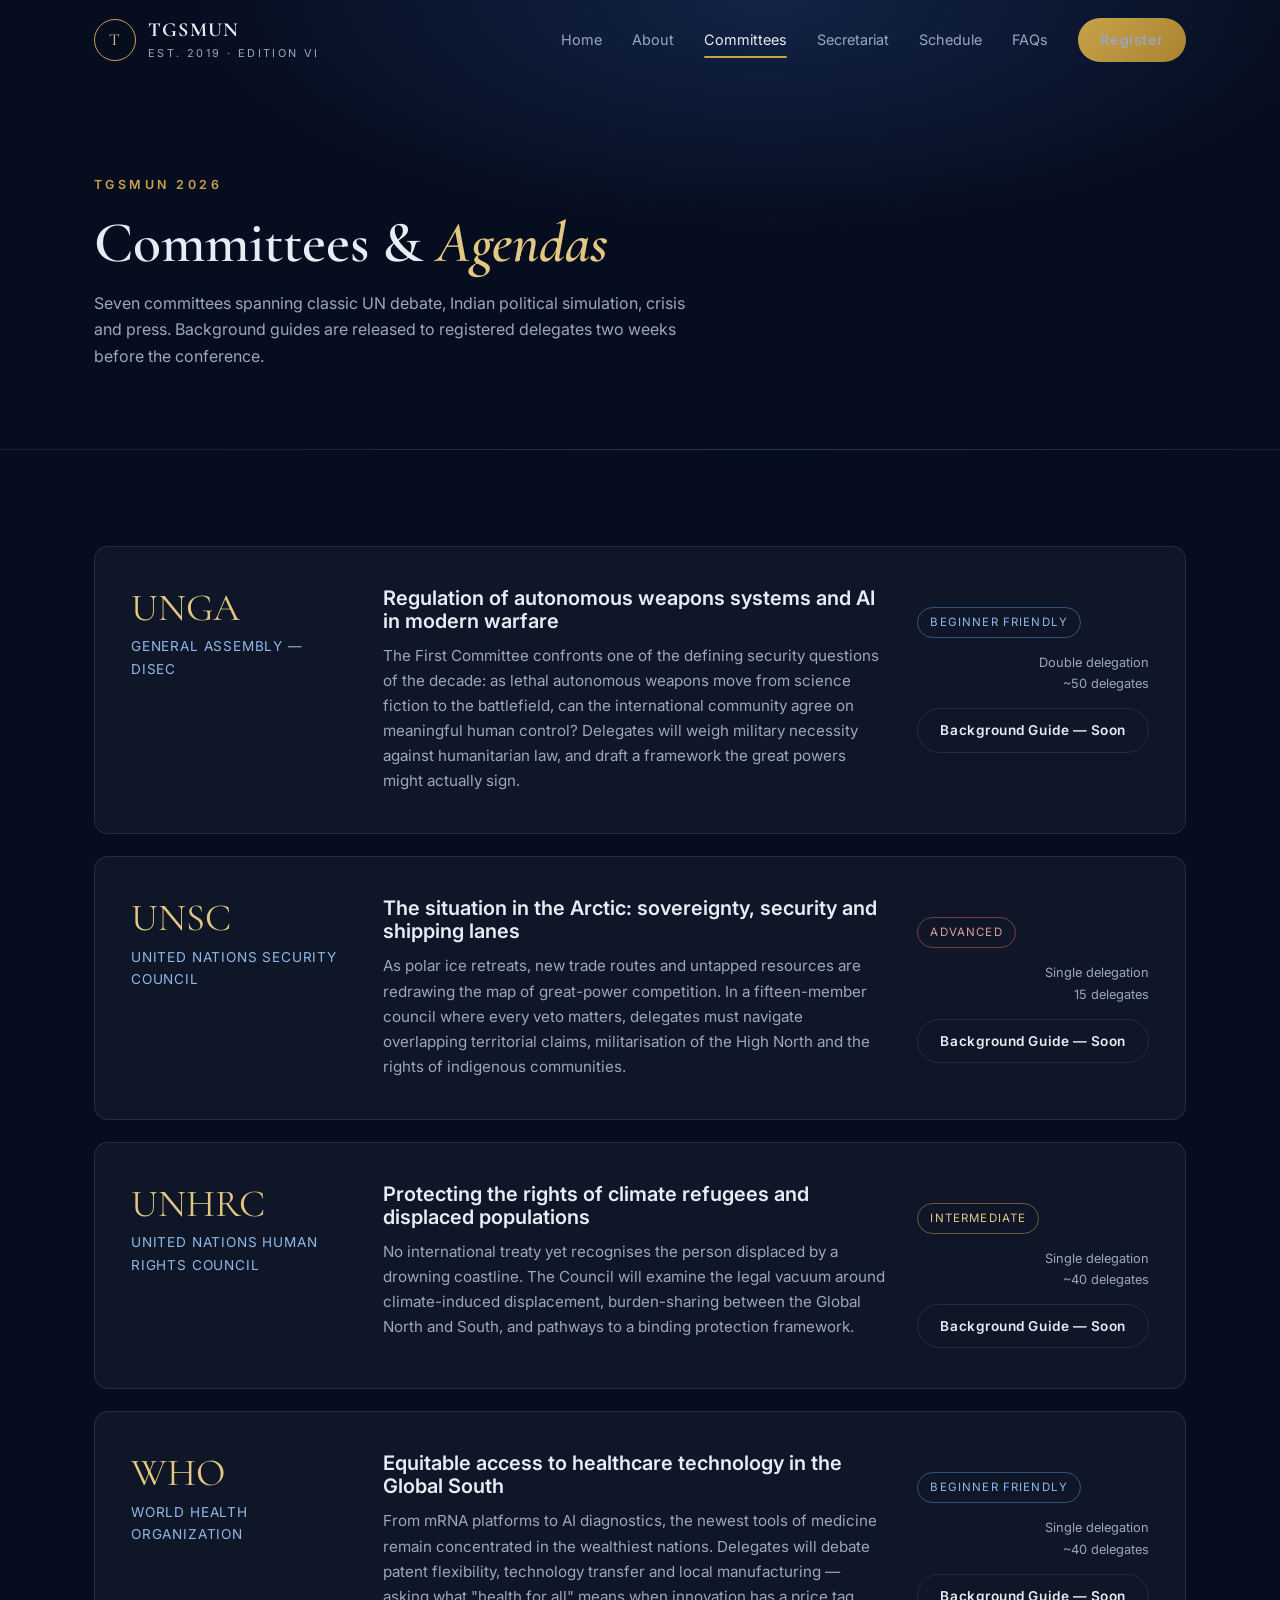
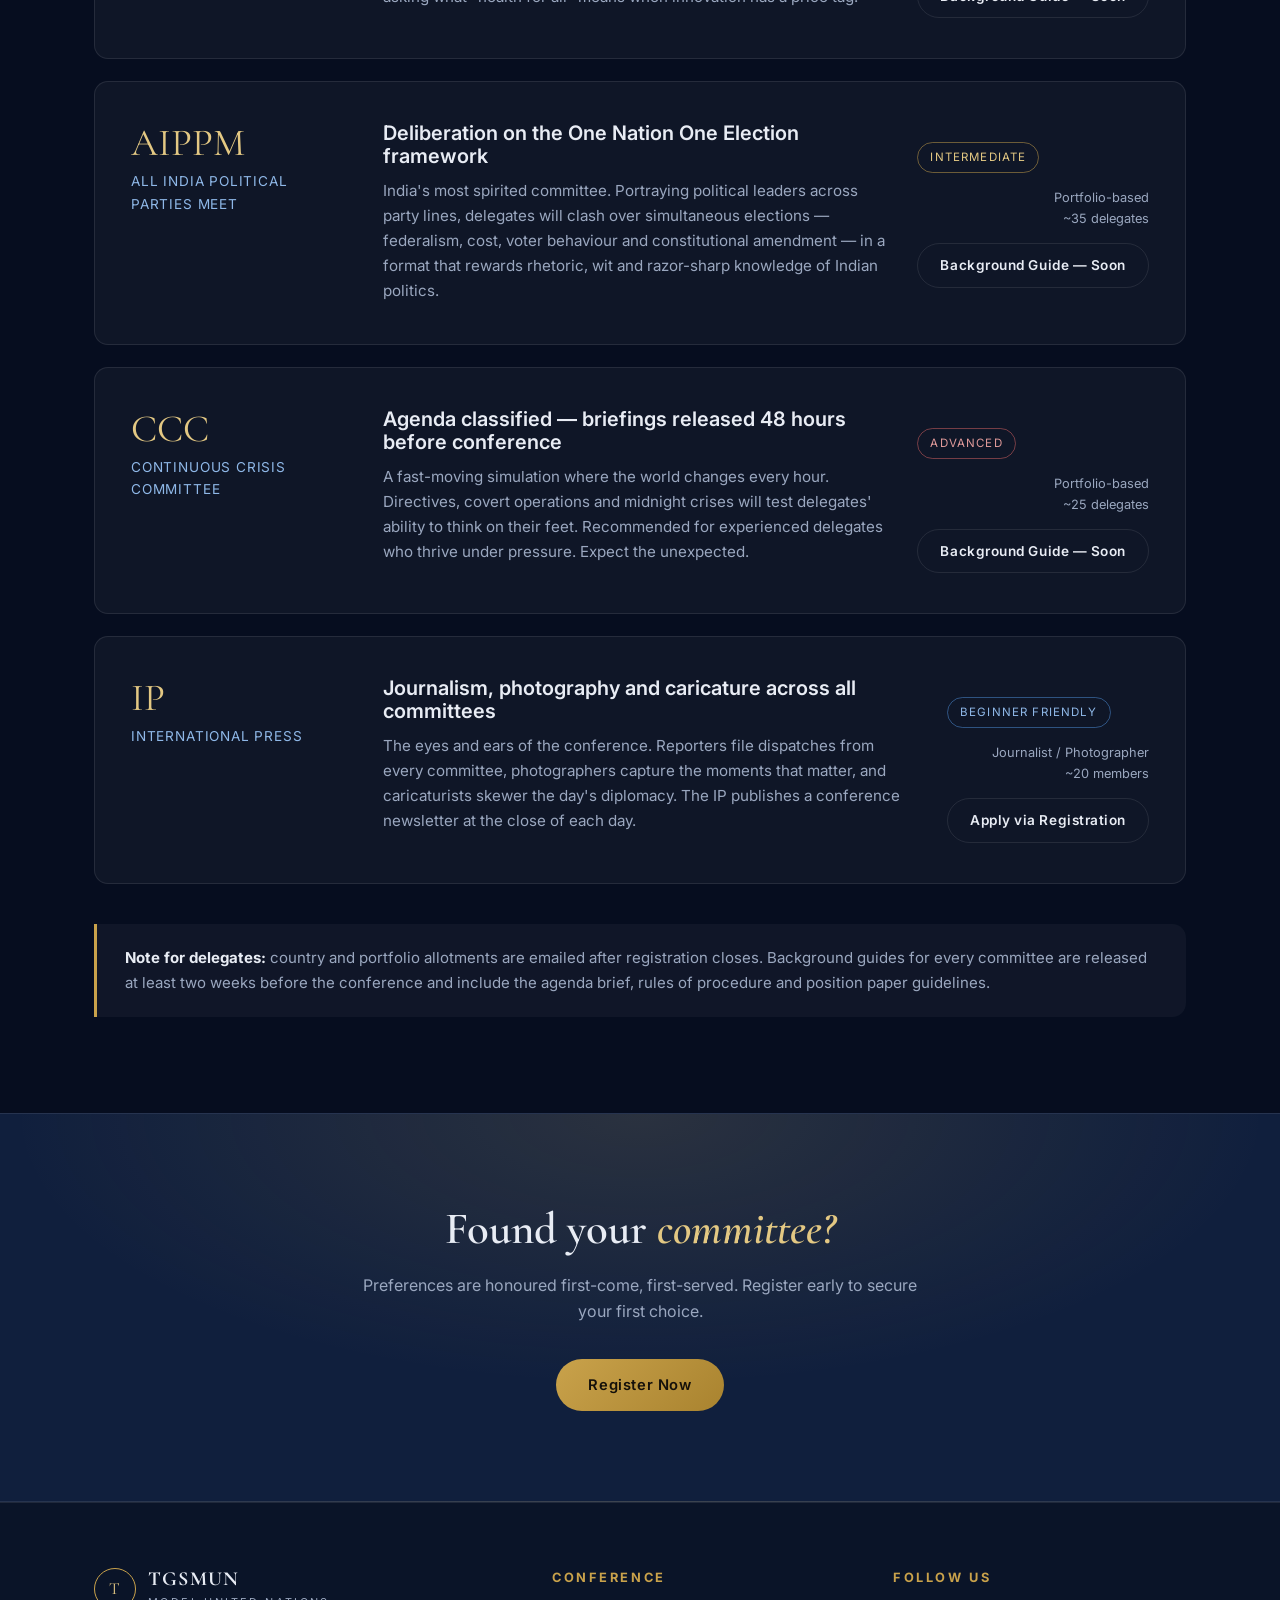
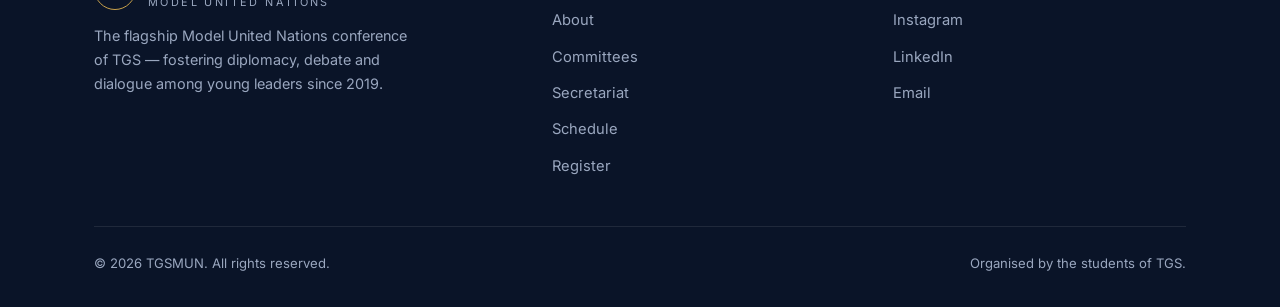
==== committees.html @ 42977d7c "Build TGSMUN conference website Static site (no build step) with four pages: - index: hero with live" ====
<!DOCTYPE html>
<html lang="en">
<head>
  <meta charset="UTF-8" />
  <meta name="viewport" content="width=device-width, initial-scale=1.0" />
  <title>Committees — TGSMUN 2026</title>
  <meta name="description" content="Explore the seven committees of TGSMUN 2026 — agendas, difficulty levels and background guides." />
  <link rel="preconnect" href="https://fonts.googleapis.com" />
  <link rel="preconnect" href="https://fonts.gstatic.com" crossorigin />
  <link href="https://fonts.googleapis.com/css2?family=Cormorant+Garamond:ital,wght@0,500;0,600;1,500&family=Inter:wght@400;500;600;700&display=swap" rel="stylesheet" />
  <script>document.documentElement.classList.add("js")</script>
  <link rel="stylesheet" href="assets/css/style.css" />
  <link rel="icon" href="data:image/svg+xml,<svg xmlns='http://www.w3.org/2000/svg' viewBox='0 0 100 100'><circle cx='50' cy='50' r='46' fill='%230a1428' stroke='%23c9a24b' stroke-width='4'/><text x='50' y='63' font-size='38' text-anchor='middle' fill='%23e3c883' font-family='Georgia'>T</text></svg>" />
  <style>
    .committee-full {
      display: grid;
      grid-template-columns: 220px 1fr auto;
      gap: 32px;
      align-items: start;
      padding: 40px 36px;
      background: var(--card);
      border: 1px solid var(--card-border);
      border-radius: var(--radius);
      margin-bottom: 22px;
    }
    .committee-full .abbr {
      font-family: var(--font-display);
      font-size: 2.4rem;
      color: var(--gold-light);
      line-height: 1.1;
    }
    .committee-full .full-name { font-size: 0.85rem; letter-spacing: 0.06em; text-transform: uppercase; color: var(--blue-light); margin-top: 6px; }
    .committee-full h3 { font-size: 1.25rem; margin-bottom: 10px; font-family: var(--font-body); font-weight: 600; }
    .committee-full p { color: var(--ink-dim); font-size: 0.95rem; }
    .committee-full .side { display: flex; flex-direction: column; gap: 14px; align-items: flex-end; }
    .committee-full .meta { font-size: 0.8rem; color: var(--ink-dim); text-align: right; }
    @media (max-width: 860px) {
      .committee-full { grid-template-columns: 1fr; gap: 18px; }
      .committee-full .side { align-items: flex-start; }
      .committee-full .meta { text-align: left; }
    }
  </style>
</head>
<body>

  <header class="nav scrolled">
    <div class="container nav-inner">
      <a href="index.html" class="brand">
        <span class="brand-mark">T</span>
        <span class="brand-text"><strong>TGSMUN</strong><span>Est. 2019 · Edition VI</span></span>
      </a>
      <nav class="nav-links">
        <a href="index.html">Home</a>
        <a href="index.html#about">About</a>
        <a href="committees.html" class="active">Committees</a>
        <a href="secretariat.html">Secretariat</a>
        <a href="index.html#schedule">Schedule</a>
        <a href="index.html#faq">FAQs</a>
        <a href="register.html" class="btn btn-gold btn-sm">Register</a>
      </nav>
      <button class="nav-toggle" aria-label="Menu"><span></span><span></span><span></span></button>
    </div>
  </header>

  <section class="page-hero">
    <div class="container">
      <span class="eyebrow">TGSMUN 2026</span>
      <h1>Committees & <em style="color:var(--gold-light)">Agendas</em></h1>
      <p>Seven committees spanning classic UN debate, Indian political simulation, crisis and press. Background guides are released to registered delegates two weeks before the conference.</p>
    </div>
  </section>

  <section class="section">
    <div class="container">

      <div class="committee-full reveal" id="unga">
        <div>
          <div class="abbr">UNGA</div>
          <div class="full-name">General Assembly — DISEC</div>
        </div>
        <div>
          <h3>Regulation of autonomous weapons systems and AI in modern warfare</h3>
          <p>The First Committee confronts one of the defining security questions of the decade: as lethal autonomous weapons move from science fiction to the battlefield, can the international community agree on meaningful human control? Delegates will weigh military necessity against humanitarian law, and draft a framework the great powers might actually sign.</p>
        </div>
        <div class="side">
          <span class="committee-tag tag-beginner">Beginner Friendly</span>
          <div class="meta">Double delegation<br />~50 delegates</div>
          <a href="register.html" class="btn btn-ghost btn-sm">Background Guide — Soon</a>
        </div>
      </div>

      <div class="committee-full reveal" id="unsc">
        <div>
          <div class="abbr">UNSC</div>
          <div class="full-name">United Nations Security Council</div>
        </div>
        <div>
          <h3>The situation in the Arctic: sovereignty, security and shipping lanes</h3>
          <p>As polar ice retreats, new trade routes and untapped resources are redrawing the map of great-power competition. In a fifteen-member council where every veto matters, delegates must navigate overlapping territorial claims, militarisation of the High North and the rights of indigenous communities.</p>
        </div>
        <div class="side">
          <span class="committee-tag tag-advanced">Advanced</span>
          <div class="meta">Single delegation<br />15 delegates</div>
          <a href="register.html" class="btn btn-ghost btn-sm">Background Guide — Soon</a>
        </div>
      </div>

      <div class="committee-full reveal" id="unhrc">
        <div>
          <div class="abbr">UNHRC</div>
          <div class="full-name">United Nations Human Rights Council</div>
        </div>
        <div>
          <h3>Protecting the rights of climate refugees and displaced populations</h3>
          <p>No international treaty yet recognises the person displaced by a drowning coastline. The Council will examine the legal vacuum around climate-induced displacement, burden-sharing between the Global North and South, and pathways to a binding protection framework.</p>
        </div>
        <div class="side">
          <span class="committee-tag tag-intermediate">Intermediate</span>
          <div class="meta">Single delegation<br />~40 delegates</div>
          <a href="register.html" class="btn btn-ghost btn-sm">Background Guide — Soon</a>
        </div>
      </div>

      <div class="committee-full reveal" id="who">
        <div>
          <div class="abbr">WHO</div>
          <div class="full-name">World Health Organization</div>
        </div>
        <div>
          <h3>Equitable access to healthcare technology in the Global South</h3>
          <p>From mRNA platforms to AI diagnostics, the newest tools of medicine remain concentrated in the wealthiest nations. Delegates will debate patent flexibility, technology transfer and local manufacturing — asking what "health for all" means when innovation has a price tag.</p>
        </div>
        <div class="side">
          <span class="committee-tag tag-beginner">Beginner Friendly</span>
          <div class="meta">Single delegation<br />~40 delegates</div>
          <a href="register.html" class="btn btn-ghost btn-sm">Background Guide — Soon</a>
        </div>
      </div>

      <div class="committee-full reveal" id="aippm">
        <div>
          <div class="abbr">AIPPM</div>
          <div class="full-name">All India Political Parties Meet</div>
        </div>
        <div>
          <h3>Deliberation on the One Nation One Election framework</h3>
          <p>India's most spirited committee. Portraying political leaders across party lines, delegates will clash over simultaneous elections — federalism, cost, voter behaviour and constitutional amendment — in a format that rewards rhetoric, wit and razor-sharp knowledge of Indian politics.</p>
        </div>
        <div class="side">
          <span class="committee-tag tag-intermediate">Intermediate</span>
          <div class="meta">Portfolio-based<br />~35 delegates</div>
          <a href="register.html" class="btn btn-ghost btn-sm">Background Guide — Soon</a>
        </div>
      </div>

      <div class="committee-full reveal" id="crisis">
        <div>
          <div class="abbr">CCC</div>
          <div class="full-name">Continuous Crisis Committee</div>
        </div>
        <div>
          <h3>Agenda classified — briefings released 48 hours before conference</h3>
          <p>A fast-moving simulation where the world changes every hour. Directives, covert operations and midnight crises will test delegates' ability to think on their feet. Recommended for experienced delegates who thrive under pressure. Expect the unexpected.</p>
        </div>
        <div class="side">
          <span class="committee-tag tag-advanced">Advanced</span>
          <div class="meta">Portfolio-based<br />~25 delegates</div>
          <a href="register.html" class="btn btn-ghost btn-sm">Background Guide — Soon</a>
        </div>
      </div>

      <div class="committee-full reveal" id="ip">
        <div>
          <div class="abbr">IP</div>
          <div class="full-name">International Press</div>
        </div>
        <div>
          <h3>Journalism, photography and caricature across all committees</h3>
          <p>The eyes and ears of the conference. Reporters file dispatches from every committee, photographers capture the moments that matter, and caricaturists skewer the day's diplomacy. The IP publishes a conference newsletter at the close of each day.</p>
        </div>
        <div class="side">
          <span class="committee-tag tag-beginner">Beginner Friendly</span>
          <div class="meta">Journalist / Photographer<br />~20 members</div>
          <a href="register.html" class="btn btn-ghost btn-sm">Apply via Registration</a>
        </div>
      </div>

      <div class="info-note reveal">
        <b>Note for delegates:</b> country and portfolio allotments are emailed after registration closes.
        Background guides for every committee are released at least two weeks before the conference and
        include the agenda brief, rules of procedure and position paper guidelines.
      </div>
    </div>
  </section>

  <section class="cta-band">
    <div class="container reveal">
      <h2>Found your <em style="color:var(--gold-light)">committee?</em></h2>
      <p>Preferences are honoured first-come, first-served. Register early to secure your first choice.</p>
      <a href="register.html" class="btn btn-gold">Register Now</a>
    </div>
  </section>

  <footer class="footer">
    <div class="container">
      <div class="footer-grid">
        <div>
          <a href="index.html" class="brand">
            <span class="brand-mark">T</span>
            <span class="brand-text"><strong>TGSMUN</strong><span>Model United Nations</span></span>
          </a>
          <p>The flagship Model United Nations conference of TGS — fostering diplomacy, debate and dialogue among young leaders since 2019.</p>
        </div>
        <div>
          <h4>Conference</h4>
          <ul>
            <li><a href="index.html#about">About</a></li>
            <li><a href="committees.html">Committees</a></li>
            <li><a href="secretariat.html">Secretariat</a></li>
            <li><a href="index.html#schedule">Schedule</a></li>
            <li><a href="register.html">Register</a></li>
          </ul>
        </div>
        <div>
          <h4>Follow Us</h4>
          <ul>
            <li><a href="#" rel="noopener">Instagram</a></li>
            <li><a href="#" rel="noopener">LinkedIn</a></li>
            <li><a href="mailto:secretariat@tgsmun.in">Email</a></li>
          </ul>
        </div>
      </div>
      <div class="footer-bottom">
        <span>© 2026 TGSMUN. All rights reserved.</span>
        <span>Organised by the students of TGS.</span>
      </div>
    </div>
  </footer>

  <script src="assets/js/main.js"></script>
</body>
</html>
---- assets/css/style.css ----
/* ============================================================
   TGSMUN — shared stylesheet
   Palette: deep navy / UN blue / antique gold
   ============================================================ */

:root {
  --navy-950: #060d1f;
  --navy-900: #0a1428;
  --navy-800: #101f3d;
  --navy-700: #16294f;
  --navy-600: #1e3a6e;
  --blue: #4f8fdb;
  --blue-light: #8fb8e8;
  --gold: #c9a24b;
  --gold-light: #e3c883;
  --ink: #e8ecf4;
  --ink-dim: #9aa7bf;
  --card: rgba(255, 255, 255, 0.04);
  --card-border: rgba(255, 255, 255, 0.09);
  --radius: 14px;
  --font-display: "Cormorant Garamond", "Playfair Display", Georgia, "Times New Roman", serif;
  --font-body: "Inter", "Segoe UI", -apple-system, BlinkMacSystemFont, Roboto, Arial, sans-serif;
  --maxw: 1140px;
}

* { margin: 0; padding: 0; box-sizing: border-box; }

html { scroll-behavior: smooth; scroll-padding-top: 90px; }

body {
  font-family: var(--font-body);
  background: var(--navy-950);
  color: var(--ink);
  line-height: 1.65;
  -webkit-font-smoothing: antialiased;
  overflow-x: hidden;
}

img { max-width: 100%; display: block; }
a { color: inherit; text-decoration: none; }
ul { list-style: none; }

.container { max-width: var(--maxw); margin: 0 auto; padding: 0 24px; }

/* ---------- typography ---------- */
h1, h2, h3, .display { font-family: var(--font-display); font-weight: 600; line-height: 1.15; }

.section { padding: 96px 0; }
.section-alt { background: var(--navy-900); }

.eyebrow {
  display: inline-block;
  font-size: 0.78rem;
  letter-spacing: 0.28em;
  text-transform: uppercase;
  color: var(--gold);
  margin-bottom: 14px;
  font-weight: 600;
}

.section-title { font-size: clamp(2rem, 4vw, 2.9rem); margin-bottom: 18px; }
.section-title em { color: var(--gold-light); font-style: italic; }
.section-lead { color: var(--ink-dim); max-width: 640px; font-size: 1.05rem; }

.center { text-align: center; }
.center .section-lead { margin: 0 auto; }

/* ---------- nav ---------- */
.nav {
  position: fixed;
  top: 0; left: 0; right: 0;
  z-index: 100;
  transition: background 0.3s, box-shadow 0.3s;
  padding: 18px 0;
}
.nav.scrolled {
  background: rgba(6, 13, 31, 0.92);
  backdrop-filter: blur(12px);
  box-shadow: 0 1px 0 var(--card-border);
  padding: 12px 0;
}
.nav-inner { display: flex; align-items: center; justify-content: space-between; }

.brand { display: flex; align-items: center; gap: 12px; }
.brand-mark {
  width: 42px; height: 42px;
  border: 1.5px solid var(--gold);
  border-radius: 50%;
  display: grid; place-items: center;
  font-family: var(--font-display);
  font-size: 1.05rem;
  color: var(--gold-light);
  letter-spacing: 0.02em;
}
.brand-text { line-height: 1.2; }
.brand-text strong { font-family: var(--font-display); font-size: 1.25rem; letter-spacing: 0.06em; display: block; }
.brand-text span { font-size: 0.68rem; letter-spacing: 0.22em; text-transform: uppercase; color: var(--ink-dim); }

.nav-links { display: flex; align-items: center; gap: 30px; }
.nav-links a {
  font-size: 0.9rem;
  color: var(--ink-dim);
  transition: color 0.2s;
  position: relative;
}
.nav-links a:hover, .nav-links a.active { color: var(--ink); }
.nav-links a.active::after {
  content: "";
  position: absolute; left: 0; right: 0; bottom: -6px;
  height: 2px; background: var(--gold);
  border-radius: 2px;
}

.nav-toggle {
  display: none;
  background: none; border: none; cursor: pointer;
  width: 40px; height: 40px;
  flex-direction: column; justify-content: center; align-items: center; gap: 5px;
}
.nav-toggle span { width: 22px; height: 2px; background: var(--ink); transition: 0.3s; }
.nav-toggle.open span:nth-child(1) { transform: translateY(7px) rotate(45deg); }
.nav-toggle.open span:nth-child(2) { opacity: 0; }
.nav-toggle.open span:nth-child(3) { transform: translateY(-7px) rotate(-45deg); }

/* ---------- buttons ---------- */
.btn {
  display: inline-block;
  padding: 14px 32px;
  border-radius: 999px;
  font-size: 0.92rem;
  font-weight: 600;
  letter-spacing: 0.04em;
  transition: transform 0.2s, box-shadow 0.2s, background 0.2s, color 0.2s;
  cursor: pointer;
  border: none;
}
.btn-gold {
  background: linear-gradient(135deg, var(--gold), #a9832f);
  color: #14100a;
}
.btn-gold:hover { transform: translateY(-2px); box-shadow: 0 10px 30px rgba(201, 162, 75, 0.35); }
.btn-ghost {
  border: 1px solid var(--card-border);
  color: var(--ink);
  background: transparent;
}
.btn-ghost:hover { border-color: var(--gold); color: var(--gold-light); }
.btn-sm { padding: 10px 22px; font-size: 0.85rem; }

/* ---------- hero ---------- */
.hero {
  min-height: 100vh;
  display: flex;
  align-items: center;
  position: relative;
  padding: 140px 0 80px;
  background:
    radial-gradient(ellipse 80% 60% at 70% 20%, rgba(30, 58, 110, 0.55), transparent 60%),
    radial-gradient(ellipse 60% 50% at 20% 80%, rgba(201, 162, 75, 0.10), transparent 60%),
    var(--navy-950);
  overflow: hidden;
}
.hero::before {
  content: "";
  position: absolute; inset: 0;
  background-image: radial-gradient(rgba(255,255,255,0.06) 1px, transparent 1px);
  background-size: 34px 34px;
  mask-image: radial-gradient(ellipse 70% 60% at 50% 40%, black 30%, transparent 75%);
  pointer-events: none;
}
.hero-globe {
  position: absolute;
  right: -140px; top: 50%;
  transform: translateY(-50%);
  width: 620px; height: 620px;
  opacity: 0.14;
  pointer-events: none;
}
.hero-inner { position: relative; max-width: 760px; }
.hero-kicker {
  display: inline-flex; align-items: center; gap: 10px;
  font-size: 0.8rem; letter-spacing: 0.26em; text-transform: uppercase;
  color: var(--gold-light);
  margin-bottom: 24px;
}
.hero-kicker::before { content: ""; width: 36px; height: 1px; background: var(--gold); }
.hero h1 {
  font-size: clamp(2.8rem, 7vw, 5rem);
  margin-bottom: 20px;
  letter-spacing: 0.01em;
}
.hero h1 em { font-style: italic; color: var(--gold-light); }
.hero-sub { font-size: 1.12rem; color: var(--ink-dim); max-width: 560px; margin-bottom: 20px; }
.hero-meta {
  display: flex; flex-wrap: wrap; gap: 22px;
  font-size: 0.95rem;
  color: var(--blue-light);
  margin-bottom: 38px;
}
.hero-meta span { display: inline-flex; align-items: center; gap: 8px; }
.hero-cta { display: flex; flex-wrap: wrap; gap: 16px; }

/* ---------- countdown ---------- */
.countdown {
  display: flex; gap: 14px;
  margin-top: 52px;
  flex-wrap: wrap;
}
.count-unit {
  min-width: 92px;
  padding: 18px 12px;
  text-align: center;
  background: var(--card);
  border: 1px solid var(--card-border);
  border-radius: var(--radius);
  backdrop-filter: blur(6px);
}
.count-unit b {
  display: block;
  font-family: var(--font-display);
  font-size: 2.3rem;
  color: var(--gold-light);
  line-height: 1;
  margin-bottom: 6px;
  font-variant-numeric: tabular-nums;
}
.count-unit span { font-size: 0.7rem; letter-spacing: 0.2em; text-transform: uppercase; color: var(--ink-dim); }

/* ---------- stats strip ---------- */
.stats {
  display: grid;
  grid-template-columns: repeat(4, 1fr);
  gap: 20px;
}
.stat {
  text-align: center;
  padding: 34px 18px;
  background: var(--card);
  border: 1px solid var(--card-border);
  border-radius: var(--radius);
}
.stat b {
  display: block;
  font-family: var(--font-display);
  font-size: 2.6rem;
  color: var(--gold-light);
  line-height: 1.1;
}
.stat span { font-size: 0.82rem; letter-spacing: 0.14em; text-transform: uppercase; color: var(--ink-dim); }

/* ---------- two-column about ---------- */
.about-grid {
  display: grid;
  grid-template-columns: 1.1fr 0.9fr;
  gap: 64px;
  align-items: center;
}
.about-grid p { color: var(--ink-dim); margin-bottom: 16px; }
.letter-card {
  background: linear-gradient(160deg, var(--navy-800), var(--navy-900));
  border: 1px solid var(--card-border);
  border-radius: var(--radius);
  padding: 40px;
  position: relative;
}
.letter-card::before {
  content: "\201C";
  position: absolute; top: 8px; left: 24px;
  font-family: var(--font-display);
  font-size: 5rem;
  color: var(--gold);
  opacity: 0.35;
  line-height: 1;
}
.letter-card p { font-style: italic; color: var(--ink); margin-bottom: 22px; position: relative; }
.letter-sign { display: flex; align-items: center; gap: 14px; }
.letter-sign .avatar {
  width: 48px; height: 48px; border-radius: 50%;
  background: linear-gradient(135deg, var(--navy-600), var(--blue));
  display: grid; place-items: center;
  font-weight: 700; font-size: 0.95rem; color: #fff;
}
.letter-sign b { display: block; font-size: 0.95rem; }
.letter-sign span { font-size: 0.8rem; color: var(--ink-dim); }

/* ---------- committee cards ---------- */
.committee-grid {
  display: grid;
  grid-template-columns: repeat(3, 1fr);
  gap: 24px;
  margin-top: 56px;
}
.committee-card {
  background: var(--card);
  border: 1px solid var(--card-border);
  border-radius: var(--radius);
  padding: 32px 28px;
  transition: transform 0.25s, border-color 0.25s, background 0.25s;
  display: flex;
  flex-direction: column;
}
.committee-card:hover {
  transform: translateY(-6px);
  border-color: rgba(201, 162, 75, 0.45);
  background: rgba(255, 255, 255, 0.06);
}
.committee-abbr {
  font-family: var(--font-display);
  font-size: 1.9rem;
  color: var(--gold-light);
  margin-bottom: 4px;
}
.committee-name { font-size: 0.85rem; letter-spacing: 0.06em; text-transform: uppercase; color: var(--blue-light); margin-bottom: 16px; }
.committee-card .agenda-label {
  font-size: 0.7rem; letter-spacing: 0.2em; text-transform: uppercase;
  color: var(--ink-dim); margin-bottom: 6px;
}
.committee-card .agenda { font-size: 0.95rem; color: var(--ink); flex: 1; }
.committee-tag {
  display: inline-block;
  margin-top: 20px;
  align-self: flex-start;
  font-size: 0.72rem;
  letter-spacing: 0.1em;
  text-transform: uppercase;
  padding: 5px 12px;
  border-radius: 999px;
  border: 1px solid var(--card-border);
  color: var(--ink-dim);
}
.tag-beginner { border-color: rgba(79, 143, 219, 0.5); color: var(--blue-light); }
.tag-intermediate { border-color: rgba(201, 162, 75, 0.5); color: var(--gold-light); }
.tag-advanced { border-color: rgba(219, 100, 100, 0.5); color: #e09a9a; }

/* ---------- secretariat ---------- */
.sec-grid {
  display: grid;
  grid-template-columns: repeat(4, 1fr);
  gap: 24px;
  margin-top: 56px;
}
.sec-card {
  text-align: center;
  padding: 36px 20px 30px;
  background: var(--card);
  border: 1px solid var(--card-border);
  border-radius: var(--radius);
  transition: transform 0.25s, border-color 0.25s;
}
.sec-card:hover { transform: translateY(-5px); border-color: rgba(201, 162, 75, 0.4); }
.sec-avatar {
  width: 96px; height: 96px;
  margin: 0 auto 18px;
  border-radius: 50%;
  background: linear-gradient(135deg, var(--navy-600), var(--blue));
  border: 2px solid rgba(201, 162, 75, 0.4);
  display: grid; place-items: center;
  font-family: var(--font-display);
  font-size: 1.9rem;
  color: #fff;
}
.sec-card b { display: block; font-size: 1.02rem; margin-bottom: 4px; }
.sec-card span { font-size: 0.78rem; letter-spacing: 0.12em; text-transform: uppercase; color: var(--gold); }

/* ---------- schedule ---------- */
.schedule-days { display: grid; grid-template-columns: 1fr 1fr; gap: 32px; margin-top: 56px; }
.day-col {
  background: var(--card);
  border: 1px solid var(--card-border);
  border-radius: var(--radius);
  padding: 36px 32px;
}
.day-col h3 { font-size: 1.5rem; color: var(--gold-light); margin-bottom: 6px; }
.day-col .day-date { font-size: 0.85rem; letter-spacing: 0.12em; text-transform: uppercase; color: var(--ink-dim); margin-bottom: 26px; }
.timeline { border-left: 1px solid rgba(201, 162, 75, 0.35); padding-left: 24px; display: grid; gap: 20px; }
.timeline li { position: relative; }
.timeline li::before {
  content: "";
  position: absolute; left: -28.5px; top: 7px;
  width: 9px; height: 9px; border-radius: 50%;
  background: var(--gold);
}
.timeline time { display: block; font-size: 0.78rem; letter-spacing: 0.1em; color: var(--blue-light); text-transform: uppercase; }
.timeline p { font-size: 0.96rem; }

/* ---------- FAQ ---------- */
.faq-list { max-width: 780px; margin: 56px auto 0; display: grid; gap: 14px; }
.faq-item {
  background: var(--card);
  border: 1px solid var(--card-border);
  border-radius: var(--radius);
  overflow: hidden;
}
.faq-q {
  width: 100%;
  background: none; border: none;
  padding: 22px 26px;
  display: flex; justify-content: space-between; align-items: center; gap: 16px;
  color: var(--ink);
  font-family: var(--font-body);
  font-size: 1rem; font-weight: 600;
  text-align: left;
  cursor: pointer;
}
.faq-q .chev { transition: transform 0.3s; color: var(--gold); flex-shrink: 0; }
.faq-item.open .chev { transform: rotate(180deg); }
.faq-a {
  max-height: 0;
  overflow: hidden;
  transition: max-height 0.35s ease;
}
.faq-a p { padding: 0 26px 22px; color: var(--ink-dim); font-size: 0.95rem; }

/* ---------- register CTA band ---------- */
.cta-band {
  background:
    radial-gradient(ellipse 70% 100% at 50% 0%, rgba(201, 162, 75, 0.14), transparent 70%),
    var(--navy-800);
  border-top: 1px solid var(--card-border);
  border-bottom: 1px solid var(--card-border);
  text-align: center;
  padding: 90px 0;
}
.cta-band h2 { font-size: clamp(2rem, 4vw, 2.8rem); margin-bottom: 16px; }
.cta-band p { color: var(--ink-dim); max-width: 560px; margin: 0 auto 34px; }

/* ---------- forms / register page ---------- */
.register-grid { display: grid; grid-template-columns: 1fr 1fr; gap: 28px; margin-top: 56px; }
.price-card {
  background: var(--card);
  border: 1px solid var(--card-border);
  border-radius: var(--radius);
  padding: 40px 34px;
  display: flex; flex-direction: column;
}
.price-card.featured { border-color: rgba(201, 162, 75, 0.55); background: rgba(201, 162, 75, 0.06); }
.price-card h3 { font-size: 1.35rem; margin-bottom: 6px; }
.price-card .price { font-family: var(--font-display); font-size: 2.6rem; color: var(--gold-light); margin: 14px 0 4px; }
.price-card .price-note { font-size: 0.82rem; color: var(--ink-dim); margin-bottom: 22px; }
.price-card ul { display: grid; gap: 10px; margin-bottom: 30px; flex: 1; }
.price-card ul li { font-size: 0.93rem; color: var(--ink-dim); padding-left: 26px; position: relative; }
.price-card ul li::before { content: "✓"; position: absolute; left: 0; color: var(--gold); font-weight: 700; }

.info-note {
  margin-top: 40px;
  padding: 22px 28px;
  border-left: 3px solid var(--gold);
  background: var(--card);
  border-radius: 0 var(--radius) var(--radius) 0;
  color: var(--ink-dim);
  font-size: 0.94rem;
}
.info-note b { color: var(--ink); }

/* ---------- page hero (inner pages) ---------- */
.page-hero {
  padding: 170px 0 80px;
  background:
    radial-gradient(ellipse 70% 80% at 60% 0%, rgba(30, 58, 110, 0.5), transparent 65%),
    var(--navy-950);
  border-bottom: 1px solid var(--card-border);
}
.page-hero h1 { font-size: clamp(2.4rem, 5vw, 3.6rem); margin-bottom: 14px; }
.page-hero p { color: var(--ink-dim); max-width: 620px; }

/* ---------- contact ---------- */
.contact-grid { display: grid; grid-template-columns: repeat(3, 1fr); gap: 24px; margin-top: 56px; }
.contact-card {
  text-align: center;
  padding: 38px 24px;
  background: var(--card);
  border: 1px solid var(--card-border);
  border-radius: var(--radius);
}
.contact-card .ico { font-size: 1.6rem; margin-bottom: 14px; }
.contact-card b { display: block; margin-bottom: 6px; font-size: 0.95rem; }
.contact-card a, .contact-card span { color: var(--ink-dim); font-size: 0.92rem; }
.contact-card a:hover { color: var(--gold-light); }

/* ---------- footer ---------- */
.footer {
  background: var(--navy-900);
  border-top: 1px solid var(--card-border);
  padding: 64px 0 32px;
}
.footer-grid {
  display: grid;
  grid-template-columns: 1.4fr 1fr 1fr;
  gap: 48px;
  margin-bottom: 48px;
}
.footer p { color: var(--ink-dim); font-size: 0.9rem; margin-top: 14px; max-width: 320px; }
.footer h4 { font-size: 0.8rem; letter-spacing: 0.2em; text-transform: uppercase; color: var(--gold); margin-bottom: 18px; }
.footer ul { display: grid; gap: 10px; }
.footer ul a { color: var(--ink-dim); font-size: 0.92rem; transition: color 0.2s; }
.footer ul a:hover { color: var(--ink); }
.footer-bottom {
  border-top: 1px solid var(--card-border);
  padding-top: 26px;
  display: flex; justify-content: space-between; flex-wrap: wrap; gap: 12px;
  font-size: 0.82rem; color: var(--ink-dim);
}

/* ---------- reveal animation (JS-gated so content shows without JS) ---------- */
html.js .reveal { opacity: 0; transform: translateY(24px); transition: opacity 0.7s ease, transform 0.7s ease; }
html.js .reveal.visible { opacity: 1; transform: none; }

/* ---------- responsive ---------- */
@media (max-width: 960px) {
  .committee-grid { grid-template-columns: repeat(2, 1fr); }
  .sec-grid { grid-template-columns: repeat(2, 1fr); }
  .about-grid { grid-template-columns: 1fr; gap: 40px; }
  .stats { grid-template-columns: repeat(2, 1fr); }
  .footer-grid { grid-template-columns: 1fr 1fr; }
  .register-grid { grid-template-columns: 1fr; }
  .schedule-days { grid-template-columns: 1fr; }
  .contact-grid { grid-template-columns: 1fr; }
}

@media (max-width: 720px) {
  .section { padding: 68px 0; }
  .nav-toggle { display: flex; }
  .nav-links {
    position: fixed;
    top: 0; right: 0;
    height: 100vh;
    width: min(78vw, 320px);
    background: var(--navy-900);
    border-left: 1px solid var(--card-border);
    flex-direction: column;
    justify-content: center;
    gap: 28px;
    transform: translateX(100%);
    transition: transform 0.35s ease;
    box-shadow: -20px 0 60px rgba(0,0,0,0.5);
  }
  .nav-links.open { transform: translateX(0); }
  .nav-links a { font-size: 1.1rem; }
  .committee-grid { grid-template-columns: 1fr; }
  .sec-grid { grid-template-columns: 1fr; }
  .footer-grid { grid-template-columns: 1fr; gap: 32px; }
  .hero-globe { display: none; }
  .count-unit { min-width: 74px; flex: 1; }
  .stats { grid-template-columns: repeat(2, 1fr); gap: 14px; }
}
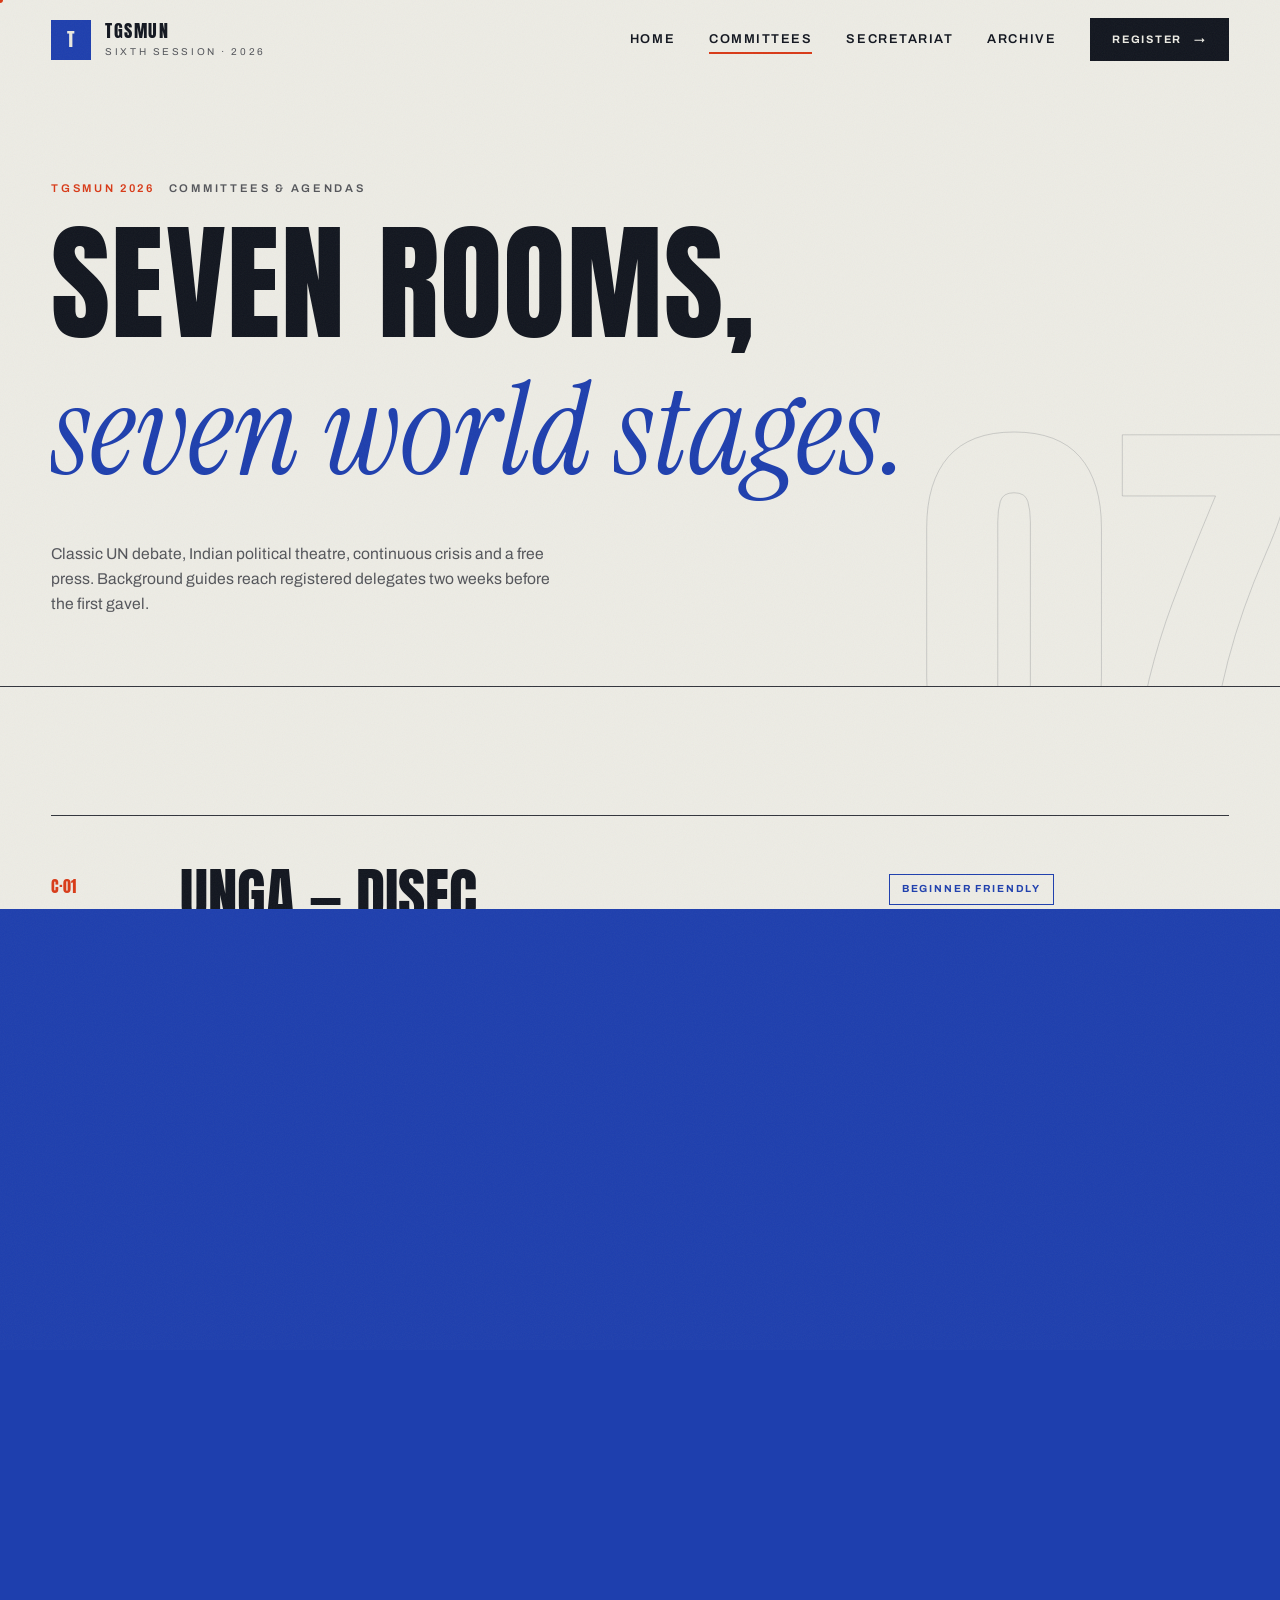
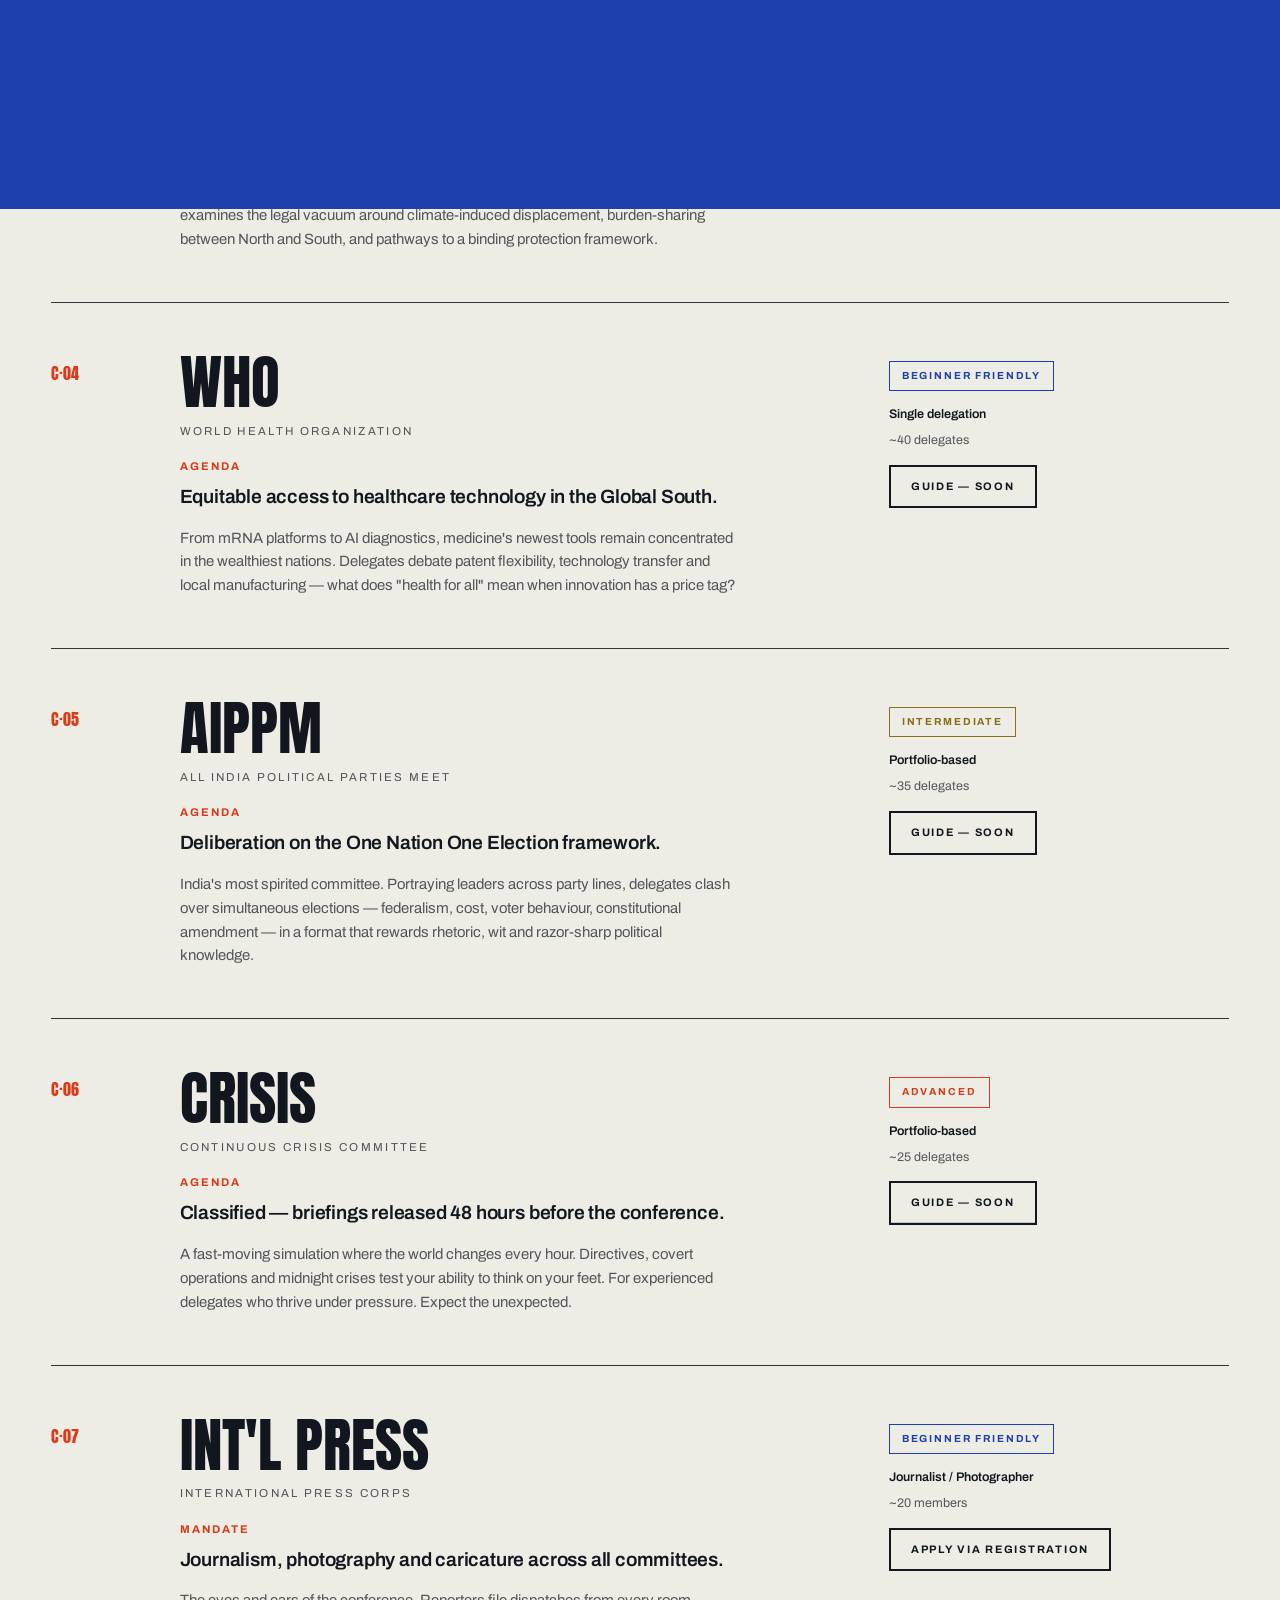
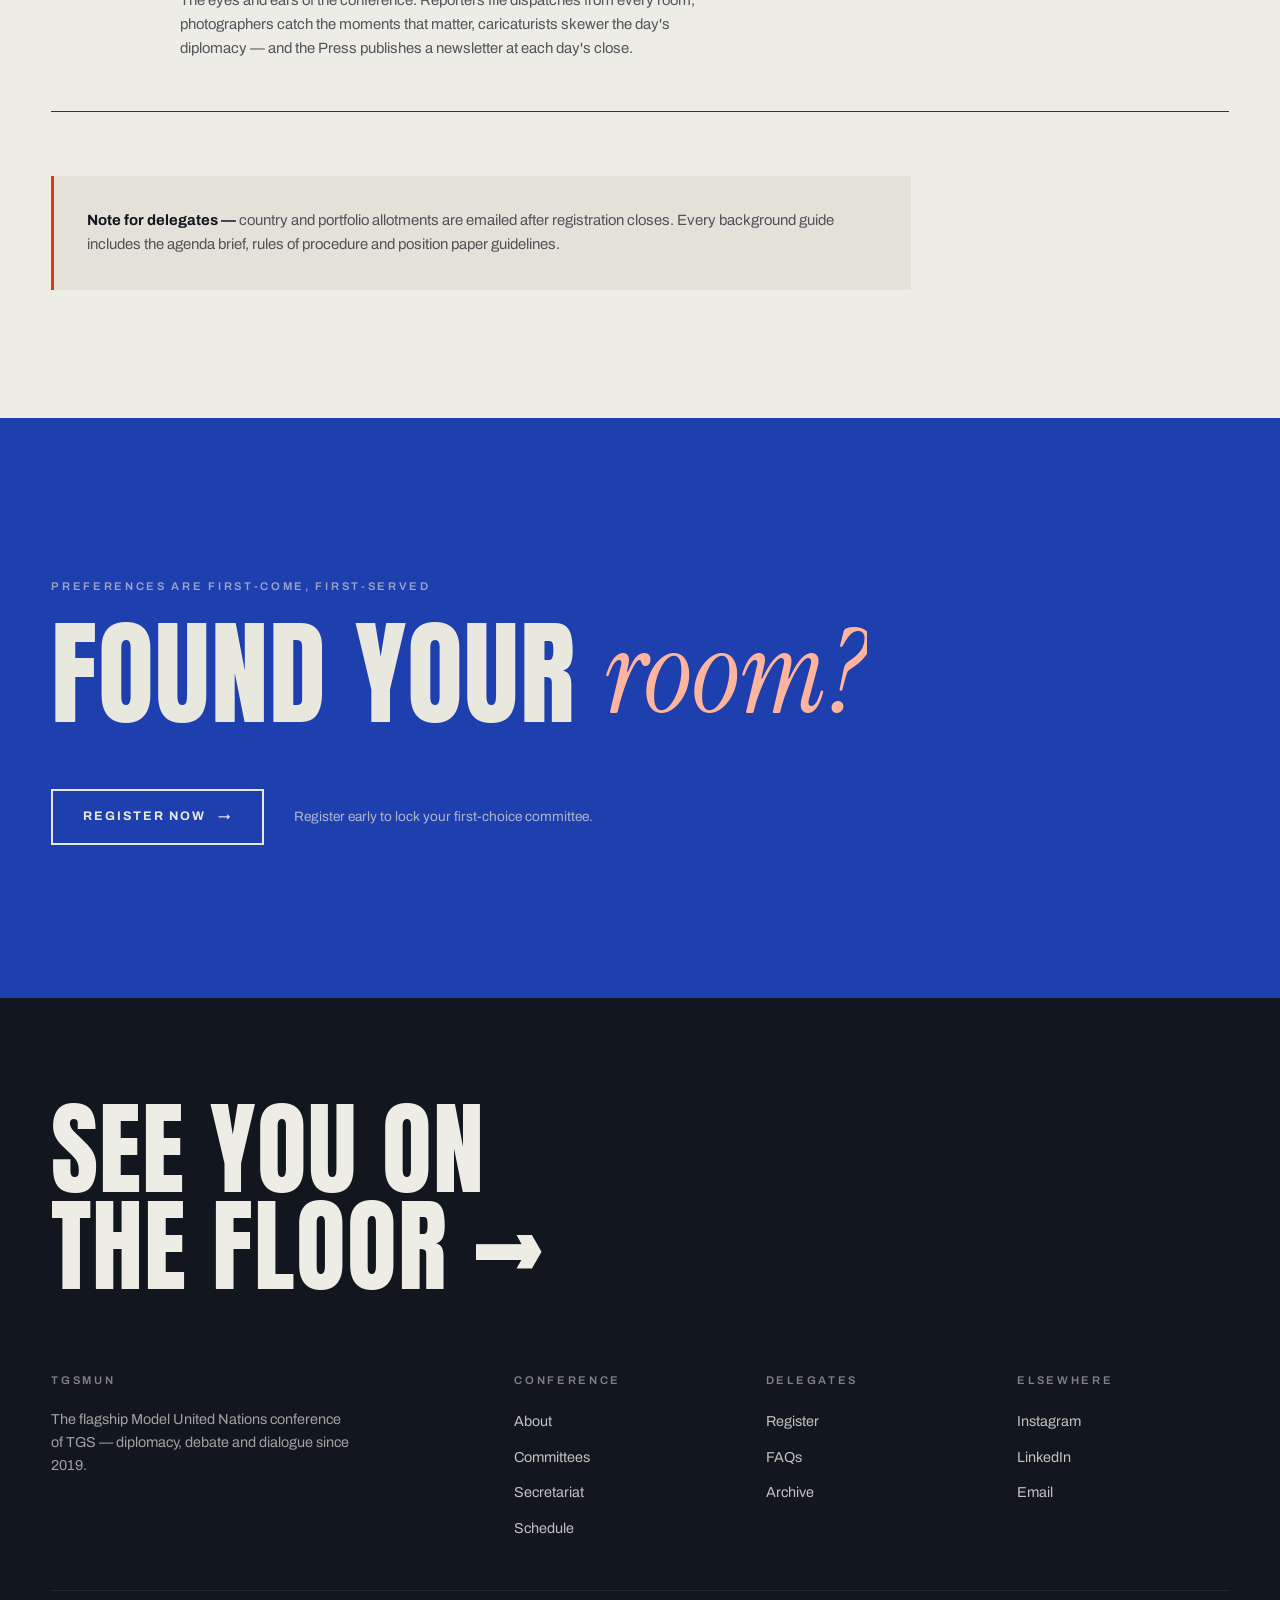
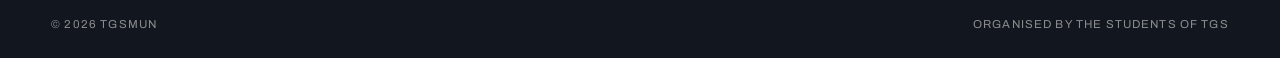
==== commit a77c2d87: "Redesign: international-style editorial with full motion system Replace the dark navy/gold theme wit" ====
--- a/committees.html
+++ b/committees.html
@@ -4,225 +4,227 @@
   <meta charset="UTF-8" />
   <meta name="viewport" content="width=device-width, initial-scale=1.0" />
   <title>Committees — TGSMUN 2026</title>
-  <meta name="description" content="Explore the seven committees of TGSMUN 2026 — agendas, difficulty levels and background guides." />
+  <meta name="description" content="Seven committees, seven world stages — the agendas of TGSMUN 2026." />
   <link rel="preconnect" href="https://fonts.googleapis.com" />
   <link rel="preconnect" href="https://fonts.gstatic.com" crossorigin />
-  <link href="https://fonts.googleapis.com/css2?family=Cormorant+Garamond:ital,wght@0,500;0,600;1,500&family=Inter:wght@400;500;600;700&display=swap" rel="stylesheet" />
+  <link href="https://fonts.googleapis.com/css2?family=Anton&family=Archivo:wght@400;500;600;700&family=Instrument+Serif:ital@0;1&display=swap" rel="stylesheet" />
   <script>document.documentElement.classList.add("js")</script>
   <link rel="stylesheet" href="assets/css/style.css" />
-  <link rel="icon" href="data:image/svg+xml,<svg xmlns='http://www.w3.org/2000/svg' viewBox='0 0 100 100'><circle cx='50' cy='50' r='46' fill='%230a1428' stroke='%23c9a24b' stroke-width='4'/><text x='50' y='63' font-size='38' text-anchor='middle' fill='%23e3c883' font-family='Georgia'>T</text></svg>" />
-  <style>
-    .committee-full {
-      display: grid;
-      grid-template-columns: 220px 1fr auto;
-      gap: 32px;
-      align-items: start;
-      padding: 40px 36px;
-      background: var(--card);
-      border: 1px solid var(--card-border);
-      border-radius: var(--radius);
-      margin-bottom: 22px;
-    }
-    .committee-full .abbr {
-      font-family: var(--font-display);
-      font-size: 2.4rem;
-      color: var(--gold-light);
-      line-height: 1.1;
-    }
-    .committee-full .full-name { font-size: 0.85rem; letter-spacing: 0.06em; text-transform: uppercase; color: var(--blue-light); margin-top: 6px; }
-    .committee-full h3 { font-size: 1.25rem; margin-bottom: 10px; font-family: var(--font-body); font-weight: 600; }
-    .committee-full p { color: var(--ink-dim); font-size: 0.95rem; }
-    .committee-full .side { display: flex; flex-direction: column; gap: 14px; align-items: flex-end; }
-    .committee-full .meta { font-size: 0.8rem; color: var(--ink-dim); text-align: right; }
-    @media (max-width: 860px) {
-      .committee-full { grid-template-columns: 1fr; gap: 18px; }
-      .committee-full .side { align-items: flex-start; }
-      .committee-full .meta { text-align: left; }
-    }
-  </style>
+  <link rel="icon" href="data:image/svg+xml,<svg xmlns='http://www.w3.org/2000/svg' viewBox='0 0 100 100'><rect width='100' height='100' fill='%231e3fae'/><text x='50' y='72' font-size='62' text-anchor='middle' fill='%23e9e8df' font-family='Arial Narrow,sans-serif' font-weight='bold'>T</text></svg>" />
 </head>
 <body>
 
-  <header class="nav scrolled">
+  <div class="loader">
+    <div class="loader-inner">
+      <div class="loader-word" aria-hidden="true">
+        <span style="animation-delay:.05s">T</span><span style="animation-delay:.1s">G</span><span style="animation-delay:.15s">S</span><span style="animation-delay:.2s">M</span><span style="animation-delay:.25s">U</span><span style="animation-delay:.3s">N</span>
+      </div>
+      <div class="loader-count">Convening — 000%</div>
+    </div>
+  </div>
+  <div class="curtain"></div>
+
+  <header class="nav">
     <div class="container nav-inner">
       <a href="index.html" class="brand">
         <span class="brand-mark">T</span>
-        <span class="brand-text"><strong>TGSMUN</strong><span>Est. 2019 · Edition VI</span></span>
+        <span class="brand-text"><strong>TGSMUN</strong><span>Sixth Session · 2026</span></span>
       </a>
       <nav class="nav-links">
         <a href="index.html">Home</a>
-        <a href="index.html#about">About</a>
         <a href="committees.html" class="active">Committees</a>
         <a href="secretariat.html">Secretariat</a>
-        <a href="index.html#schedule">Schedule</a>
-        <a href="index.html#faq">FAQs</a>
-        <a href="register.html" class="btn btn-gold btn-sm">Register</a>
+        <a href="gallery.html">Archive</a>
+        <a href="register.html" class="btn btn--solid btn--sm">Register <span class="arr">→</span></a>
       </nav>
       <button class="nav-toggle" aria-label="Menu"><span></span><span></span><span></span></button>
     </div>
   </header>
 
+  <div class="menu-overlay">
+    <a href="index.html"><i>01</i> Home</a>
+    <a href="committees.html"><i>02</i> Committees</a>
+    <a href="secretariat.html"><i>03</i> Secretariat</a>
+    <a href="gallery.html"><i>04</i> Archive</a>
+    <a href="register.html"><i>05</i> Register</a>
+  </div>
+
   <section class="page-hero">
-    <div class="container">
-      <span class="eyebrow">TGSMUN 2026</span>
-      <h1>Committees & <em style="color:var(--gold-light)">Agendas</em></h1>
-      <p>Seven committees spanning classic UN debate, Indian political simulation, crisis and press. Background guides are released to registered delegates two weeks before the conference.</p>
+    <span class="bg-no" aria-hidden="true">07</span>
+    <div class="container">
+      <div class="kicker">
+        <span class="label label--verm">TGSMUN 2026</span>
+        <span class="label">Committees &amp; Agendas</span>
+      </div>
+      <h1 class="display split">Seven rooms,<br /><span class="serif-i">seven world stages.</span></h1>
+      <p class="page-sub rv">
+        Classic UN debate, Indian political theatre, continuous crisis and a free press.
+        Background guides reach registered delegates two weeks before the first gavel.
+      </p>
     </div>
   </section>
 
   <section class="section">
     <div class="container">
 
-      <div class="committee-full reveal" id="unga">
-        <div>
-          <div class="abbr">UNGA</div>
-          <div class="full-name">General Assembly — DISEC</div>
-        </div>
-        <div>
-          <h3>Regulation of autonomous weapons systems and AI in modern warfare</h3>
-          <p>The First Committee confronts one of the defining security questions of the decade: as lethal autonomous weapons move from science fiction to the battlefield, can the international community agree on meaningful human control? Delegates will weigh military necessity against humanitarian law, and draft a framework the great powers might actually sign.</p>
-        </div>
-        <div class="side">
-          <span class="committee-tag tag-beginner">Beginner Friendly</span>
-          <div class="meta">Double delegation<br />~50 delegates</div>
-          <a href="register.html" class="btn btn-ghost btn-sm">Background Guide — Soon</a>
-        </div>
-      </div>
-
-      <div class="committee-full reveal" id="unsc">
-        <div>
-          <div class="abbr">UNSC</div>
-          <div class="full-name">United Nations Security Council</div>
-        </div>
-        <div>
-          <h3>The situation in the Arctic: sovereignty, security and shipping lanes</h3>
-          <p>As polar ice retreats, new trade routes and untapped resources are redrawing the map of great-power competition. In a fifteen-member council where every veto matters, delegates must navigate overlapping territorial claims, militarisation of the High North and the rights of indigenous communities.</p>
-        </div>
-        <div class="side">
-          <span class="committee-tag tag-advanced">Advanced</span>
-          <div class="meta">Single delegation<br />15 delegates</div>
-          <a href="register.html" class="btn btn-ghost btn-sm">Background Guide — Soon</a>
-        </div>
-      </div>
-
-      <div class="committee-full reveal" id="unhrc">
-        <div>
-          <div class="abbr">UNHRC</div>
-          <div class="full-name">United Nations Human Rights Council</div>
-        </div>
-        <div>
-          <h3>Protecting the rights of climate refugees and displaced populations</h3>
-          <p>No international treaty yet recognises the person displaced by a drowning coastline. The Council will examine the legal vacuum around climate-induced displacement, burden-sharing between the Global North and South, and pathways to a binding protection framework.</p>
-        </div>
-        <div class="side">
-          <span class="committee-tag tag-intermediate">Intermediate</span>
-          <div class="meta">Single delegation<br />~40 delegates</div>
-          <a href="register.html" class="btn btn-ghost btn-sm">Background Guide — Soon</a>
-        </div>
-      </div>
-
-      <div class="committee-full reveal" id="who">
-        <div>
-          <div class="abbr">WHO</div>
-          <div class="full-name">World Health Organization</div>
-        </div>
-        <div>
-          <h3>Equitable access to healthcare technology in the Global South</h3>
-          <p>From mRNA platforms to AI diagnostics, the newest tools of medicine remain concentrated in the wealthiest nations. Delegates will debate patent flexibility, technology transfer and local manufacturing — asking what "health for all" means when innovation has a price tag.</p>
-        </div>
-        <div class="side">
-          <span class="committee-tag tag-beginner">Beginner Friendly</span>
-          <div class="meta">Single delegation<br />~40 delegates</div>
-          <a href="register.html" class="btn btn-ghost btn-sm">Background Guide — Soon</a>
-        </div>
-      </div>
-
-      <div class="committee-full reveal" id="aippm">
-        <div>
-          <div class="abbr">AIPPM</div>
-          <div class="full-name">All India Political Parties Meet</div>
-        </div>
-        <div>
-          <h3>Deliberation on the One Nation One Election framework</h3>
-          <p>India's most spirited committee. Portraying political leaders across party lines, delegates will clash over simultaneous elections — federalism, cost, voter behaviour and constitutional amendment — in a format that rewards rhetoric, wit and razor-sharp knowledge of Indian politics.</p>
-        </div>
-        <div class="side">
-          <span class="committee-tag tag-intermediate">Intermediate</span>
-          <div class="meta">Portfolio-based<br />~35 delegates</div>
-          <a href="register.html" class="btn btn-ghost btn-sm">Background Guide — Soon</a>
-        </div>
-      </div>
-
-      <div class="committee-full reveal" id="crisis">
-        <div>
-          <div class="abbr">CCC</div>
-          <div class="full-name">Continuous Crisis Committee</div>
-        </div>
-        <div>
-          <h3>Agenda classified — briefings released 48 hours before conference</h3>
-          <p>A fast-moving simulation where the world changes every hour. Directives, covert operations and midnight crises will test delegates' ability to think on their feet. Recommended for experienced delegates who thrive under pressure. Expect the unexpected.</p>
-        </div>
-        <div class="side">
-          <span class="committee-tag tag-advanced">Advanced</span>
-          <div class="meta">Portfolio-based<br />~25 delegates</div>
-          <a href="register.html" class="btn btn-ghost btn-sm">Background Guide — Soon</a>
-        </div>
-      </div>
-
-      <div class="committee-full reveal" id="ip">
-        <div>
-          <div class="abbr">IP</div>
-          <div class="full-name">International Press</div>
-        </div>
-        <div>
-          <h3>Journalism, photography and caricature across all committees</h3>
-          <p>The eyes and ears of the conference. Reporters file dispatches from every committee, photographers capture the moments that matter, and caricaturists skewer the day's diplomacy. The IP publishes a conference newsletter at the close of each day.</p>
-        </div>
-        <div class="side">
-          <span class="committee-tag tag-beginner">Beginner Friendly</span>
-          <div class="meta">Journalist / Photographer<br />~20 members</div>
-          <a href="register.html" class="btn btn-ghost btn-sm">Apply via Registration</a>
-        </div>
-      </div>
-
-      <div class="info-note reveal">
-        <b>Note for delegates:</b> country and portfolio allotments are emailed after registration closes.
-        Background guides for every committee are released at least two weeks before the conference and
-        include the agenda brief, rules of procedure and position paper guidelines.
+      <div class="com-row rv" id="unga">
+        <span class="no">C·01</span>
+        <div>
+          <h2>UNGA — DISEC</h2>
+          <p class="full">United Nations General Assembly · First Committee</p>
+          <span class="agenda-tag">Agenda</span>
+          <p class="agenda">Regulation of autonomous weapons systems and AI in modern warfare.</p>
+          <p class="desc">As lethal autonomous weapons move from science fiction to the battlefield, can the international community agree on meaningful human control? Delegates weigh military necessity against humanitarian law — and draft a framework the great powers might actually sign.</p>
+        </div>
+        <div class="side">
+          <span class="diff diff--1">Beginner Friendly</span>
+          <div class="com-meta"><b>Double delegation</b><span>~50 delegates</span></div>
+          <a href="register.html" class="btn btn--sm">Guide — Soon</a>
+        </div>
+      </div>
+
+      <div class="com-row rv" id="unsc">
+        <span class="no">C·02</span>
+        <div>
+          <h2>UNSC</h2>
+          <p class="full">United Nations Security Council</p>
+          <span class="agenda-tag">Agenda</span>
+          <p class="agenda">The situation in the Arctic: sovereignty, security and shipping lanes.</p>
+          <p class="desc">Polar ice retreats; trade routes and untapped resources redraw the map of great-power competition. In a fifteen-member chamber where every veto matters, delegates navigate territorial claims, militarisation of the High North and the rights of indigenous communities.</p>
+        </div>
+        <div class="side">
+          <span class="diff diff--3">Advanced</span>
+          <div class="com-meta"><b>Single delegation</b><span>15 delegates</span></div>
+          <a href="register.html" class="btn btn--sm">Guide — Soon</a>
+        </div>
+      </div>
+
+      <div class="com-row rv" id="unhrc">
+        <span class="no">C·03</span>
+        <div>
+          <h2>UNHRC</h2>
+          <p class="full">United Nations Human Rights Council</p>
+          <span class="agenda-tag">Agenda</span>
+          <p class="agenda">Protecting the rights of climate refugees and displaced populations.</p>
+          <p class="desc">No treaty yet recognises the person displaced by a drowning coastline. The Council examines the legal vacuum around climate-induced displacement, burden-sharing between North and South, and pathways to a binding protection framework.</p>
+        </div>
+        <div class="side">
+          <span class="diff diff--2">Intermediate</span>
+          <div class="com-meta"><b>Single delegation</b><span>~40 delegates</span></div>
+          <a href="register.html" class="btn btn--sm">Guide — Soon</a>
+        </div>
+      </div>
+
+      <div class="com-row rv" id="who">
+        <span class="no">C·04</span>
+        <div>
+          <h2>WHO</h2>
+          <p class="full">World Health Organization</p>
+          <span class="agenda-tag">Agenda</span>
+          <p class="agenda">Equitable access to healthcare technology in the Global South.</p>
+          <p class="desc">From mRNA platforms to AI diagnostics, medicine's newest tools remain concentrated in the wealthiest nations. Delegates debate patent flexibility, technology transfer and local manufacturing — what does "health for all" mean when innovation has a price tag?</p>
+        </div>
+        <div class="side">
+          <span class="diff diff--1">Beginner Friendly</span>
+          <div class="com-meta"><b>Single delegation</b><span>~40 delegates</span></div>
+          <a href="register.html" class="btn btn--sm">Guide — Soon</a>
+        </div>
+      </div>
+
+      <div class="com-row rv" id="aippm">
+        <span class="no">C·05</span>
+        <div>
+          <h2>AIPPM</h2>
+          <p class="full">All India Political Parties Meet</p>
+          <span class="agenda-tag">Agenda</span>
+          <p class="agenda">Deliberation on the One Nation One Election framework.</p>
+          <p class="desc">India's most spirited committee. Portraying leaders across party lines, delegates clash over simultaneous elections — federalism, cost, voter behaviour, constitutional amendment — in a format that rewards rhetoric, wit and razor-sharp political knowledge.</p>
+        </div>
+        <div class="side">
+          <span class="diff diff--2">Intermediate</span>
+          <div class="com-meta"><b>Portfolio-based</b><span>~35 delegates</span></div>
+          <a href="register.html" class="btn btn--sm">Guide — Soon</a>
+        </div>
+      </div>
+
+      <div class="com-row rv" id="crisis">
+        <span class="no">C·06</span>
+        <div>
+          <h2>Crisis</h2>
+          <p class="full">Continuous Crisis Committee</p>
+          <span class="agenda-tag">Agenda</span>
+          <p class="agenda">Classified — briefings released 48 hours before the conference.</p>
+          <p class="desc">A fast-moving simulation where the world changes every hour. Directives, covert operations and midnight crises test your ability to think on your feet. For experienced delegates who thrive under pressure. Expect the unexpected.</p>
+        </div>
+        <div class="side">
+          <span class="diff diff--3">Advanced</span>
+          <div class="com-meta"><b>Portfolio-based</b><span>~25 delegates</span></div>
+          <a href="register.html" class="btn btn--sm">Guide — Soon</a>
+        </div>
+      </div>
+
+      <div class="com-row rv" id="ip">
+        <span class="no">C·07</span>
+        <div>
+          <h2>Int'l Press</h2>
+          <p class="full">International Press Corps</p>
+          <span class="agenda-tag">Mandate</span>
+          <p class="agenda">Journalism, photography and caricature across all committees.</p>
+          <p class="desc">The eyes and ears of the conference. Reporters file dispatches from every room, photographers catch the moments that matter, caricaturists skewer the day's diplomacy — and the Press publishes a newsletter at each day's close.</p>
+        </div>
+        <div class="side">
+          <span class="diff diff--1">Beginner Friendly</span>
+          <div class="com-meta"><b>Journalist / Photographer</b><span>~20 members</span></div>
+          <a href="register.html" class="btn btn--sm">Apply via Registration</a>
+        </div>
+      </div>
+
+      <div class="note-plate rv" style="margin-top: clamp(40px, 5vw, 70px)">
+        <b>Note for delegates —</b> country and portfolio allotments are emailed after registration
+        closes. Every background guide includes the agenda brief, rules of procedure and position
+        paper guidelines.
       </div>
     </div>
   </section>
 
-  <section class="cta-band">
-    <div class="container reveal">
-      <h2>Found your <em style="color:var(--gold-light)">committee?</em></h2>
-      <p>Preferences are honoured first-come, first-served. Register early to secure your first choice.</p>
-      <a href="register.html" class="btn btn-gold">Register Now</a>
+  <section class="cta">
+    <div class="container">
+      <span class="label rv">Preferences are first-come, first-served</span>
+      <h2 class="cta-title display split">Found your <span class="serif-i">room?</span></h2>
+      <div class="cta-row rv">
+        <a href="register.html" class="btn btn--paper">Register Now <span class="arr">→</span></a>
+        <p class="cta-note">Register early to lock your first-choice committee.</p>
+      </div>
     </div>
   </section>
 
   <footer class="footer">
     <div class="container">
-      <div class="footer-grid">
-        <div>
-          <a href="index.html" class="brand">
-            <span class="brand-mark">T</span>
-            <span class="brand-text"><strong>TGSMUN</strong><span>Model United Nations</span></span>
-          </a>
-          <p>The flagship Model United Nations conference of TGS — fostering diplomacy, debate and dialogue among young leaders since 2019.</p>
-        </div>
-        <div>
-          <h4>Conference</h4>
+      <h2 class="footer-title display"><a href="register.html">See you on<br />the floor →</a></h2>
+      <div class="footer-cols">
+        <div>
+          <span class="label">TGSMUN</span>
+          <p class="footer-desc">The flagship Model United Nations conference of TGS — diplomacy, debate and dialogue since 2019.</p>
+        </div>
+        <div>
+          <span class="label">Conference</span>
           <ul>
             <li><a href="index.html#about">About</a></li>
             <li><a href="committees.html">Committees</a></li>
             <li><a href="secretariat.html">Secretariat</a></li>
             <li><a href="index.html#schedule">Schedule</a></li>
+          </ul>
+        </div>
+        <div>
+          <span class="label">Delegates</span>
+          <ul>
             <li><a href="register.html">Register</a></li>
+            <li><a href="index.html#faq">FAQs</a></li>
+            <li><a href="gallery.html">Archive</a></li>
           </ul>
         </div>
         <div>
-          <h4>Follow Us</h4>
+          <span class="label">Elsewhere</span>
           <ul>
             <li><a href="#" rel="noopener">Instagram</a></li>
             <li><a href="#" rel="noopener">LinkedIn</a></li>
@@ -231,8 +233,8 @@
         </div>
       </div>
       <div class="footer-bottom">
-        <span>© 2026 TGSMUN. All rights reserved.</span>
-        <span>Organised by the students of TGS.</span>
+        <span>© 2026 TGSMUN</span>
+        <span>Organised by the students of TGS</span>
       </div>
     </div>
   </footer>
--- a/assets/css/style.css
+++ b/assets/css/style.css
@@ -1,545 +1,914 @@
-/* ============================================================
-   TGSMUN — shared stylesheet
-   Palette: deep navy / UN blue / antique gold
-   ============================================================ */
+/* ==========================================================================
+   TGSMUN — "The Assembly" design system
+   International-style diplomatic editorial:
+   archival paper · cobalt · vermilion stamp · condensed display type
+   ========================================================================== */
 
 :root {
-  --navy-950: #060d1f;
-  --navy-900: #0a1428;
-  --navy-800: #101f3d;
-  --navy-700: #16294f;
-  --navy-600: #1e3a6e;
-  --blue: #4f8fdb;
-  --blue-light: #8fb8e8;
-  --gold: #c9a24b;
-  --gold-light: #e3c883;
-  --ink: #e8ecf4;
-  --ink-dim: #9aa7bf;
-  --card: rgba(255, 255, 255, 0.04);
-  --card-border: rgba(255, 255, 255, 0.09);
-  --radius: 14px;
-  --font-display: "Cormorant Garamond", "Playfair Display", Georgia, "Times New Roman", serif;
-  --font-body: "Inter", "Segoe UI", -apple-system, BlinkMacSystemFont, Roboto, Arial, sans-serif;
-  --maxw: 1140px;
+  --paper: #edece5;
+  --paper-2: #e4e2d8;
+  --ink: #12161f;
+  --ink-70: rgba(18, 22, 31, 0.7);
+  --ink-50: rgba(18, 22, 31, 0.5);
+  --line: rgba(18, 22, 31, 0.16);
+  --line-strong: rgba(18, 22, 31, 0.85);
+  --cobalt: #1e3fae;
+  --cobalt-deep: #16307f;
+  --verm: #d93a17;
+  --paper-on-cobalt: #e9e8df;
+
+  --font-display: "Anton", "Arial Narrow", Impact, sans-serif;
+  --font-body: "Archivo", "Helvetica Neue", Helvetica, Arial, sans-serif;
+  --font-accent: "Instrument Serif", Georgia, "Times New Roman", serif;
+
+  --gutter: clamp(20px, 4vw, 56px);
+  --maxw: 1440px;
+  --ease-out: cubic-bezier(0.22, 1, 0.36, 1);
+  --ease-inout: cubic-bezier(0.65, 0, 0.35, 1);
 }
 
 * { margin: 0; padding: 0; box-sizing: border-box; }
 
-html { scroll-behavior: smooth; scroll-padding-top: 90px; }
+html { scroll-padding-top: 90px; }
 
 body {
   font-family: var(--font-body);
-  background: var(--navy-950);
+  background: var(--paper);
   color: var(--ink);
-  line-height: 1.65;
+  line-height: 1.6;
+  font-size: 16px;
   -webkit-font-smoothing: antialiased;
-  overflow-x: hidden;
+  overflow-x: clip;
 }
 
 img { max-width: 100%; display: block; }
 a { color: inherit; text-decoration: none; }
-ul { list-style: none; }
-
-.container { max-width: var(--maxw); margin: 0 auto; padding: 0 24px; }
+ul, ol { list-style: none; }
+button { font: inherit; background: none; border: none; cursor: pointer; color: inherit; }
+
+::selection { background: var(--cobalt); color: var(--paper); }
+
+.container { max-width: var(--maxw); margin: 0 auto; padding-left: var(--gutter); padding-right: var(--gutter); }
+
+/* ---------- film grain ---------- */
+body::after {
+  content: "";
+  position: fixed; inset: -50%;
+  width: 200%; height: 200%;
+  pointer-events: none;
+  z-index: 2000;
+  opacity: 0.05;
+  background-image: url("data:image/svg+xml,%3Csvg xmlns='http://www.w3.org/2000/svg' width='300' height='300'%3E%3Cfilter id='n'%3E%3CfeTurbulence type='fractalNoise' baseFrequency='0.9' numOctaves='2'/%3E%3C/filter%3E%3Crect width='300' height='300' filter='url(%23n)'/%3E%3C/svg%3E");
+  animation: grain 9s steps(6) infinite;
+}
+@keyframes grain {
+  0%, 100% { transform: translate(0, 0); }
+  20% { transform: translate(-4%, 3%); }
+  40% { transform: translate(3%, -4%); }
+  60% { transform: translate(-2%, -3%); }
+  80% { transform: translate(4%, 2%); }
+}
 
 /* ---------- typography ---------- */
-h1, h2, h3, .display { font-family: var(--font-display); font-weight: 600; line-height: 1.15; }
-
-.section { padding: 96px 0; }
-.section-alt { background: var(--navy-900); }
-
-.eyebrow {
-  display: inline-block;
-  font-size: 0.78rem;
-  letter-spacing: 0.28em;
-  text-transform: uppercase;
-  color: var(--gold);
-  margin-bottom: 14px;
+.display {
+  font-family: var(--font-display);
+  font-weight: 400;
+  text-transform: uppercase;
+  line-height: 1.02;
+  letter-spacing: 0.01em;
+  text-wrap: balance;
+}
+.serif-i { font-family: var(--font-accent); font-style: italic; font-weight: 400; text-transform: none; letter-spacing: 0; }
+
+.label {
+  font-size: 0.7rem;
   font-weight: 600;
-}
-
-.section-title { font-size: clamp(2rem, 4vw, 2.9rem); margin-bottom: 18px; }
-.section-title em { color: var(--gold-light); font-style: italic; }
-.section-lead { color: var(--ink-dim); max-width: 640px; font-size: 1.05rem; }
-
-.center { text-align: center; }
-.center .section-lead { margin: 0 auto; }
+  letter-spacing: 0.24em;
+  text-transform: uppercase;
+  color: var(--ink-70);
+}
+.label--verm { color: var(--verm); }
+.label--cobalt { color: var(--cobalt); }
+
+/* section header: index number + rule + label */
+.sec-head {
+  display: flex;
+  align-items: baseline;
+  gap: 18px;
+  padding-top: 20px;
+  border-top: 1px solid var(--line-strong);
+  margin-bottom: clamp(40px, 6vw, 80px);
+}
+.sec-head .idx { font-family: var(--font-display); font-size: 0.95rem; color: var(--verm); letter-spacing: 0.05em; }
+.sec-head .grow { flex: 1; }
+.sec-head .label { color: var(--ink); }
+
+.section { padding: clamp(80px, 10vw, 150px) 0; }
+
+/* ---------- word-mask reveal (JS splits into .w spans) ---------- */
+.split .w { display: inline-block; overflow: hidden; vertical-align: top; padding-bottom: 0.24em; margin-bottom: -0.1em; }
+.split .w > span { display: inline-block; transform: translateY(115%); transition: transform 0.9s var(--ease-out); }
+.split.in .w > span { transform: none; }
+
+/* generic reveals */
+.rv { opacity: 0; transform: translateY(34px); transition: opacity 0.8s var(--ease-out), transform 0.8s var(--ease-out); }
+.rv.in { opacity: 1; transform: none; }
+.rv-d1 { transition-delay: 0.08s; } .rv-d2 { transition-delay: 0.16s; } .rv-d3 { transition-delay: 0.24s; }
+
+/* clip reveal for plates/images */
+.clip { clip-path: inset(0 0 100% 0); transition: clip-path 1s var(--ease-inout); }
+.clip.in { clip-path: inset(0 0 0% 0); }
+
+/* ---------- preloader ---------- */
+.loader {
+  position: fixed; inset: 0; z-index: 1000;
+  background: var(--cobalt);
+  color: var(--paper-on-cobalt);
+  display: flex; align-items: center; justify-content: center;
+  transition: transform 0.8s var(--ease-inout);
+}
+.loader.done { transform: translateY(-101%); }
+.loader-inner { text-align: center; }
+.loader-word {
+  font-family: var(--font-display);
+  font-size: clamp(3rem, 10vw, 7rem);
+  text-transform: uppercase;
+  line-height: 1;
+  display: flex;
+  overflow: hidden;
+}
+.loader-word span { display: inline-block; transform: translateY(110%); animation: loadup 0.7s var(--ease-out) forwards; }
+@keyframes loadup { to { transform: none; } }
+.loader-count {
+  margin-top: 14px;
+  font-size: 0.72rem;
+  letter-spacing: 0.3em;
+  text-transform: uppercase;
+  opacity: 0.7;
+  font-variant-numeric: tabular-nums;
+}
+
+/* ---------- page curtain transition ---------- */
+.curtain {
+  position: fixed; inset: 0; z-index: 999;
+  background: var(--cobalt);
+  transform: translateY(101%);
+  pointer-events: none;
+}
+.curtain.enter { transition: transform 0.55s var(--ease-inout); transform: translateY(0); }
+.curtain.leave { transform: translateY(0); transition: transform 0.7s var(--ease-inout) 0.05s; transform: translateY(-101%); }
+
+/* ---------- custom cursor ---------- */
+.cursor-dot, .cursor-ring {
+  position: fixed; top: 0; left: 0;
+  pointer-events: none; z-index: 3000;
+  border-radius: 50%;
+  transform: translate(-50%, -50%);
+}
+.cursor-dot { width: 6px; height: 6px; background: var(--verm); }
+.cursor-ring {
+  width: 34px; height: 34px;
+  border: 1px solid var(--ink-50);
+  transition: width 0.25s, height 0.25s, border-color 0.25s, background 0.25s;
+}
+.cursor-ring.hot { width: 58px; height: 58px; border-color: var(--cobalt); background: rgba(30, 63, 174, 0.08); }
+@media (pointer: coarse) { .cursor-dot, .cursor-ring { display: none; } }
 
 /* ---------- nav ---------- */
 .nav {
-  position: fixed;
-  top: 0; left: 0; right: 0;
-  z-index: 100;
-  transition: background 0.3s, box-shadow 0.3s;
-  padding: 18px 0;
-}
-.nav.scrolled {
-  background: rgba(6, 13, 31, 0.92);
-  backdrop-filter: blur(12px);
-  box-shadow: 0 1px 0 var(--card-border);
-  padding: 12px 0;
-}
-.nav-inner { display: flex; align-items: center; justify-content: space-between; }
-
-.brand { display: flex; align-items: center; gap: 12px; }
+  position: fixed; top: 0; left: 0; right: 0; z-index: 500;
+  transition: background 0.35s, border-color 0.35s, transform 0.4s var(--ease-out);
+  border-bottom: 1px solid transparent;
+}
+.nav.scrolled { background: rgba(237, 236, 229, 0.9); backdrop-filter: blur(14px); border-color: var(--line); }
+.nav.hidden { transform: translateY(-100%); }
+.nav-inner {
+  display: flex; align-items: center; justify-content: space-between;
+  padding-top: 18px; padding-bottom: 18px;
+}
+.brand { display: flex; align-items: center; gap: 14px; }
 .brand-mark {
-  width: 42px; height: 42px;
-  border: 1.5px solid var(--gold);
+  width: 40px; height: 40px;
+  background: var(--cobalt);
+  color: var(--paper-on-cobalt);
+  font-family: var(--font-display);
+  font-size: 1.2rem;
+  display: grid; place-items: center;
+}
+.brand-text { line-height: 1.15; }
+.brand-text strong { font-family: var(--font-display); font-weight: 400; font-size: 1.15rem; letter-spacing: 0.08em; display: block; }
+.brand-text span { font-size: 0.62rem; letter-spacing: 0.26em; text-transform: uppercase; color: var(--ink-70); }
+
+.nav-links { display: flex; align-items: center; gap: 34px; }
+.nav-links > a:not(.btn) {
+  font-size: 0.8rem;
+  font-weight: 600;
+  letter-spacing: 0.12em;
+  text-transform: uppercase;
+  position: relative;
+  padding: 4px 0;
+}
+.nav-links > a:not(.btn)::after {
+  content: "";
+  position: absolute; left: 0; bottom: 0;
+  width: 100%; height: 2px;
+  background: var(--verm);
+  transform: scaleX(0);
+  transform-origin: right;
+  transition: transform 0.35s var(--ease-out);
+}
+.nav-links > a:not(.btn):hover::after,
+.nav-links > a.active::after { transform: scaleX(1); transform-origin: left; }
+
+.nav-toggle {
+  display: none;
+  width: 44px; height: 44px;
+  flex-direction: column; justify-content: center; align-items: center; gap: 6px;
+}
+.nav-toggle span { width: 24px; height: 2px; background: var(--ink); transition: 0.3s; }
+.nav-toggle.open span:nth-child(1) { transform: translateY(8px) rotate(45deg); }
+.nav-toggle.open span:nth-child(2) { opacity: 0; }
+.nav-toggle.open span:nth-child(3) { transform: translateY(-8px) rotate(-45deg); }
+
+/* mobile overlay menu */
+.menu-overlay {
+  position: fixed; inset: 0; z-index: 490;
+  background: var(--cobalt);
+  color: var(--paper-on-cobalt);
+  display: flex; flex-direction: column; justify-content: center;
+  padding: 0 var(--gutter);
+  clip-path: inset(0 0 100% 0);
+  transition: clip-path 0.6s var(--ease-inout);
+  visibility: hidden;
+}
+.menu-overlay.open { clip-path: inset(0 0 0% 0); visibility: visible; }
+.menu-overlay a {
+  font-family: var(--font-display);
+  font-size: clamp(2.4rem, 9vw, 4.5rem);
+  text-transform: uppercase;
+  line-height: 1.15;
+  display: flex; align-items: baseline; gap: 16px;
+  opacity: 0;
+  transform: translateY(30px);
+  transition: opacity 0.5s var(--ease-out), transform 0.5s var(--ease-out);
+}
+.menu-overlay.open a { opacity: 1; transform: none; }
+.menu-overlay a i { font-family: var(--font-body); font-style: normal; font-size: 0.75rem; letter-spacing: 0.2em; color: rgba(233, 232, 223, 0.55); }
+.menu-overlay a:nth-child(1) { transition-delay: 0.1s; }
+.menu-overlay a:nth-child(2) { transition-delay: 0.16s; }
+.menu-overlay a:nth-child(3) { transition-delay: 0.22s; }
+.menu-overlay a:nth-child(4) { transition-delay: 0.28s; }
+.menu-overlay a:nth-child(5) { transition-delay: 0.34s; }
+.menu-overlay a:nth-child(6) { transition-delay: 0.4s; }
+
+/* ---------- buttons ---------- */
+.btn {
+  display: inline-flex; align-items: center; gap: 12px;
+  padding: 16px 30px;
+  border: 2px solid var(--ink);
+  font-size: 0.78rem;
+  font-weight: 700;
+  letter-spacing: 0.16em;
+  text-transform: uppercase;
+  position: relative;
+  overflow: hidden;
+  transition: color 0.35s var(--ease-out), border-color 0.35s;
+  isolation: isolate;
+}
+.btn::before {
+  content: "";
+  position: absolute; inset: 0;
+  background: var(--cobalt);
+  transform: translateY(101%);
+  transition: transform 0.4s var(--ease-out);
+  z-index: -1;
+}
+.btn:hover { color: var(--paper-on-cobalt); border-color: var(--cobalt); }
+.btn:hover::before { transform: translateY(0); }
+.btn .arr { transition: transform 0.35s var(--ease-out); }
+.btn:hover .arr { transform: translateX(5px); }
+
+.btn--solid { background: var(--ink); color: var(--paper); border-color: var(--ink); }
+.btn--sm { padding: 11px 20px; font-size: 0.68rem; }
+.btn--paper { border-color: var(--paper-on-cobalt); color: var(--paper-on-cobalt); }
+.btn--paper::before { background: var(--paper-on-cobalt); }
+.btn--paper:hover { color: var(--cobalt); border-color: var(--paper-on-cobalt); }
+
+/* ---------- hero ---------- */
+.hero {
+  min-height: 100svh;
+  position: relative;
+  display: flex;
+  flex-direction: column;
+  justify-content: flex-end;
+  padding-top: 120px;
+  overflow: clip;
+  border-bottom: 1px solid var(--line-strong);
+}
+.hero-canvas {
+  position: absolute;
+  right: clamp(-160px, -6vw, -40px);
+  top: 50%;
+  transform: translateY(-58%);
+  width: min(58vw, 780px);
+  aspect-ratio: 1;
+  pointer-events: none;
+}
+.hero-inner { position: relative; z-index: 2; padding-bottom: clamp(30px, 4vw, 60px); }
+
+.hero-meta-top {
+  display: flex; flex-wrap: wrap; gap: 10px 28px;
+  margin-bottom: clamp(20px, 3vw, 40px);
+}
+.hero-meta-top .label { color: var(--ink); }
+.hero-meta-top .label b { color: var(--verm); }
+
+.hero-title {
+  font-size: clamp(3.4rem, 12.5vw, 12rem);
+  color: var(--ink);
+}
+.hero-title .row { display: block; }
+.hero-title .indent { padding-left: clamp(40px, 12vw, 220px); }
+.hero-title .serif-i { font-size: 0.92em; color: var(--cobalt); }
+
+.hero-bottom {
+  display: flex;
+  align-items: flex-end;
+  justify-content: space-between;
+  gap: 40px;
+  margin-top: clamp(28px, 4vw, 54px);
+}
+.hero-sub { max-width: 400px; font-size: 0.98rem; color: var(--ink-70); }
+.hero-sub b { color: var(--ink); }
+.hero-ctas { display: flex; gap: 14px; flex-wrap: wrap; }
+
+/* passport stamp */
+.stamp {
+  position: absolute;
+  right: clamp(16px, 6vw, 90px);
+  top: clamp(100px, 14vh, 160px);
+  z-index: 3;
+  width: 128px; height: 128px;
+  border: 2px solid var(--verm);
+  border-radius: 50%;
+  color: var(--verm);
+  display: grid; place-items: center;
+  text-align: center;
+  font-size: 0.6rem;
+  font-weight: 700;
+  letter-spacing: 0.22em;
+  text-transform: uppercase;
+  line-height: 1.7;
+  transform: rotate(12deg);
+  mask-image: url("data:image/svg+xml,%3Csvg xmlns='http://www.w3.org/2000/svg' width='120' height='120'%3E%3Cfilter id='r'%3E%3CfeTurbulence baseFrequency='0.6' numOctaves='2'/%3E%3CfeColorMatrix values='0 0 0 0 1 0 0 0 0 1 0 0 0 0 1 0 0 0 0.8 0.25'/%3E%3CfeComposite operator='in' in2='SourceGraphic'/%3E%3C/filter%3E%3Crect width='120' height='120' filter='url(%23r)'/%3E%3C/svg%3E"),
+              linear-gradient(#000, #000);
+  mask-composite: intersect;
+  animation: stamp-in 0.5s var(--ease-out) 1.6s backwards;
+}
+@keyframes stamp-in {
+  from { transform: rotate(12deg) scale(1.6); opacity: 0; }
+  to { transform: rotate(12deg) scale(1); opacity: 1; }
+}
+
+/* marquee */
+.marquee {
+  overflow: clip;
+  border-top: 1px solid var(--line-strong);
+  background: var(--ink);
+  color: var(--paper);
+  user-select: none;
+}
+.marquee--cobalt { background: var(--cobalt); color: var(--paper-on-cobalt); }
+.marquee-track {
+  display: flex;
+  width: max-content;
+  animation: marquee 28s linear infinite;
+}
+.marquee:hover .marquee-track { animation-play-state: paused; }
+.marquee-track span {
+  font-family: var(--font-display);
+  font-size: clamp(1rem, 2.2vw, 1.5rem);
+  text-transform: uppercase;
+  letter-spacing: 0.06em;
+  padding: 14px 0;
+  white-space: nowrap;
+}
+.marquee-track span i { font-family: var(--font-accent); font-style: italic; color: var(--verm); padding: 0 26px; }
+.marquee--cobalt .marquee-track span i { color: var(--paper-on-cobalt); opacity: 0.6; }
+@keyframes marquee { to { transform: translateX(-50%); } }
+
+/* ---------- countdown (odometer) ---------- */
+.countdown {
+  display: flex;
+  align-items: stretch;
+  border: 1px solid var(--line-strong);
+  background: var(--paper-2);
+  width: max-content;
+}
+.count-cell {
+  padding: 20px 26px 14px;
+  text-align: center;
+  border-right: 1px solid var(--line-strong);
+}
+.count-cell:last-child { border-right: none; }
+.count-cell .digits { display: flex; justify-content: center; }
+.digit-col {
+  height: 3.4rem;
+  overflow: hidden;
+  font-family: var(--font-display);
+  font-size: 3.2rem;
+  line-height: 3.4rem;
+  font-variant-numeric: tabular-nums;
+}
+.digit-col .stack { display: flex; flex-direction: column; transition: transform 0.55s var(--ease-inout); }
+.count-cell .unit { font-size: 0.6rem; letter-spacing: 0.26em; text-transform: uppercase; color: var(--ink-70); margin-top: 6px; display: block; }
+
+/* ---------- ticker stats ---------- */
+.stats-band { border-bottom: 1px solid var(--line-strong); }
+.stats-row {
+  display: grid;
+  grid-template-columns: repeat(4, 1fr);
+}
+.stat-cell {
+  padding: clamp(34px, 4vw, 60px) var(--gutter);
+  border-right: 1px solid var(--line-strong);
+  position: relative;
+}
+.stat-cell:last-child { border-right: none; }
+.stat-cell b {
+  display: block;
+  font-family: var(--font-display);
+  font-weight: 400;
+  font-size: clamp(3rem, 6vw, 5.4rem);
+  line-height: 1;
+  font-variant-numeric: tabular-nums;
+}
+.stat-cell b sup { font-size: 0.4em; color: var(--verm); }
+.stat-cell span { font-size: 0.7rem; letter-spacing: 0.22em; text-transform: uppercase; color: var(--ink-70); }
+
+/* ---------- about ---------- */
+.about-grid {
+  display: grid;
+  grid-template-columns: 5fr 4fr;
+  gap: clamp(40px, 6vw, 100px);
+  align-items: start;
+}
+.about-lede {
+  font-size: clamp(1.5rem, 2.6vw, 2.2rem);
+  line-height: 1.35;
+  font-weight: 500;
+  letter-spacing: -0.01em;
+  text-wrap: balance;
+}
+.about-lede .serif-i { color: var(--cobalt); font-size: 1.05em; }
+.about-copy { margin-top: 30px; max-width: 56ch; color: var(--ink-70); display: grid; gap: 16px; font-size: 0.98rem; }
+
+.letter-plate {
+  background: var(--cobalt);
+  color: var(--paper-on-cobalt);
+  padding: clamp(30px, 4vw, 52px);
+  position: relative;
+}
+.letter-plate .label { color: rgba(233, 232, 223, 0.6); margin-bottom: 26px; display: block; }
+.letter-plate blockquote {
+  font-family: var(--font-accent);
+  font-style: italic;
+  font-size: clamp(1.25rem, 2vw, 1.6rem);
+  line-height: 1.45;
+}
+.letter-plate blockquote em { color: #ffb49e; font-style: italic; }
+.letter-sign { margin-top: 34px; display: flex; align-items: center; gap: 16px; }
+.letter-sign .seal {
+  width: 52px; height: 52px;
+  border: 1px solid rgba(233, 232, 223, 0.5);
   border-radius: 50%;
   display: grid; place-items: center;
   font-family: var(--font-display);
-  font-size: 1.05rem;
-  color: var(--gold-light);
-  letter-spacing: 0.02em;
-}
-.brand-text { line-height: 1.2; }
-.brand-text strong { font-family: var(--font-display); font-size: 1.25rem; letter-spacing: 0.06em; display: block; }
-.brand-text span { font-size: 0.68rem; letter-spacing: 0.22em; text-transform: uppercase; color: var(--ink-dim); }
-
-.nav-links { display: flex; align-items: center; gap: 30px; }
-.nav-links a {
-  font-size: 0.9rem;
-  color: var(--ink-dim);
-  transition: color 0.2s;
-  position: relative;
-}
-.nav-links a:hover, .nav-links a.active { color: var(--ink); }
-.nav-links a.active::after {
-  content: "";
-  position: absolute; left: 0; right: 0; bottom: -6px;
-  height: 2px; background: var(--gold);
-  border-radius: 2px;
-}
-
-.nav-toggle {
-  display: none;
-  background: none; border: none; cursor: pointer;
-  width: 40px; height: 40px;
-  flex-direction: column; justify-content: center; align-items: center; gap: 5px;
-}
-.nav-toggle span { width: 22px; height: 2px; background: var(--ink); transition: 0.3s; }
-.nav-toggle.open span:nth-child(1) { transform: translateY(7px) rotate(45deg); }
-.nav-toggle.open span:nth-child(2) { opacity: 0; }
-.nav-toggle.open span:nth-child(3) { transform: translateY(-7px) rotate(-45deg); }
-
-/* ---------- buttons ---------- */
-.btn {
-  display: inline-block;
-  padding: 14px 32px;
-  border-radius: 999px;
-  font-size: 0.92rem;
-  font-weight: 600;
-  letter-spacing: 0.04em;
-  transition: transform 0.2s, box-shadow 0.2s, background 0.2s, color 0.2s;
-  cursor: pointer;
-  border: none;
-}
-.btn-gold {
-  background: linear-gradient(135deg, var(--gold), #a9832f);
-  color: #14100a;
-}
-.btn-gold:hover { transform: translateY(-2px); box-shadow: 0 10px 30px rgba(201, 162, 75, 0.35); }
-.btn-ghost {
-  border: 1px solid var(--card-border);
-  color: var(--ink);
-  background: transparent;
-}
-.btn-ghost:hover { border-color: var(--gold); color: var(--gold-light); }
-.btn-sm { padding: 10px 22px; font-size: 0.85rem; }
-
-/* ---------- hero ---------- */
-.hero {
-  min-height: 100vh;
-  display: flex;
-  align-items: center;
-  position: relative;
-  padding: 140px 0 80px;
-  background:
-    radial-gradient(ellipse 80% 60% at 70% 20%, rgba(30, 58, 110, 0.55), transparent 60%),
-    radial-gradient(ellipse 60% 50% at 20% 80%, rgba(201, 162, 75, 0.10), transparent 60%),
-    var(--navy-950);
-  overflow: hidden;
-}
-.hero::before {
-  content: "";
-  position: absolute; inset: 0;
-  background-image: radial-gradient(rgba(255,255,255,0.06) 1px, transparent 1px);
-  background-size: 34px 34px;
-  mask-image: radial-gradient(ellipse 70% 60% at 50% 40%, black 30%, transparent 75%);
-  pointer-events: none;
-}
-.hero-globe {
-  position: absolute;
-  right: -140px; top: 50%;
-  transform: translateY(-50%);
-  width: 620px; height: 620px;
-  opacity: 0.14;
-  pointer-events: none;
-}
-.hero-inner { position: relative; max-width: 760px; }
-.hero-kicker {
-  display: inline-flex; align-items: center; gap: 10px;
-  font-size: 0.8rem; letter-spacing: 0.26em; text-transform: uppercase;
-  color: var(--gold-light);
-  margin-bottom: 24px;
-}
-.hero-kicker::before { content: ""; width: 36px; height: 1px; background: var(--gold); }
-.hero h1 {
-  font-size: clamp(2.8rem, 7vw, 5rem);
-  margin-bottom: 20px;
-  letter-spacing: 0.01em;
-}
-.hero h1 em { font-style: italic; color: var(--gold-light); }
-.hero-sub { font-size: 1.12rem; color: var(--ink-dim); max-width: 560px; margin-bottom: 20px; }
-.hero-meta {
-  display: flex; flex-wrap: wrap; gap: 22px;
-  font-size: 0.95rem;
-  color: var(--blue-light);
-  margin-bottom: 38px;
-}
-.hero-meta span { display: inline-flex; align-items: center; gap: 8px; }
-.hero-cta { display: flex; flex-wrap: wrap; gap: 16px; }
-
-/* ---------- countdown ---------- */
-.countdown {
-  display: flex; gap: 14px;
-  margin-top: 52px;
-  flex-wrap: wrap;
-}
-.count-unit {
-  min-width: 92px;
-  padding: 18px 12px;
-  text-align: center;
-  background: var(--card);
-  border: 1px solid var(--card-border);
-  border-radius: var(--radius);
-  backdrop-filter: blur(6px);
-}
-.count-unit b {
-  display: block;
-  font-family: var(--font-display);
-  font-size: 2.3rem;
-  color: var(--gold-light);
-  line-height: 1;
-  margin-bottom: 6px;
-  font-variant-numeric: tabular-nums;
-}
-.count-unit span { font-size: 0.7rem; letter-spacing: 0.2em; text-transform: uppercase; color: var(--ink-dim); }
-
-/* ---------- stats strip ---------- */
-.stats {
-  display: grid;
-  grid-template-columns: repeat(4, 1fr);
-  gap: 20px;
-}
-.stat {
-  text-align: center;
-  padding: 34px 18px;
-  background: var(--card);
-  border: 1px solid var(--card-border);
-  border-radius: var(--radius);
-}
-.stat b {
-  display: block;
-  font-family: var(--font-display);
-  font-size: 2.6rem;
-  color: var(--gold-light);
-  line-height: 1.1;
-}
-.stat span { font-size: 0.82rem; letter-spacing: 0.14em; text-transform: uppercase; color: var(--ink-dim); }
-
-/* ---------- two-column about ---------- */
-.about-grid {
-  display: grid;
-  grid-template-columns: 1.1fr 0.9fr;
-  gap: 64px;
-  align-items: center;
-}
-.about-grid p { color: var(--ink-dim); margin-bottom: 16px; }
-.letter-card {
-  background: linear-gradient(160deg, var(--navy-800), var(--navy-900));
-  border: 1px solid var(--card-border);
-  border-radius: var(--radius);
-  padding: 40px;
-  position: relative;
-}
-.letter-card::before {
-  content: "\201C";
-  position: absolute; top: 8px; left: 24px;
-  font-family: var(--font-display);
-  font-size: 5rem;
-  color: var(--gold);
-  opacity: 0.35;
-  line-height: 1;
-}
-.letter-card p { font-style: italic; color: var(--ink); margin-bottom: 22px; position: relative; }
-.letter-sign { display: flex; align-items: center; gap: 14px; }
-.letter-sign .avatar {
-  width: 48px; height: 48px; border-radius: 50%;
-  background: linear-gradient(135deg, var(--navy-600), var(--blue));
-  display: grid; place-items: center;
-  font-weight: 700; font-size: 0.95rem; color: #fff;
-}
-.letter-sign b { display: block; font-size: 0.95rem; }
-.letter-sign span { font-size: 0.8rem; color: var(--ink-dim); }
-
-/* ---------- committee cards ---------- */
-.committee-grid {
-  display: grid;
-  grid-template-columns: repeat(3, 1fr);
-  gap: 24px;
-  margin-top: 56px;
-}
-.committee-card {
-  background: var(--card);
-  border: 1px solid var(--card-border);
-  border-radius: var(--radius);
-  padding: 32px 28px;
-  transition: transform 0.25s, border-color 0.25s, background 0.25s;
+  font-size: 1rem;
+}
+.letter-sign b { display: block; font-size: 0.9rem; letter-spacing: 0.04em; }
+.letter-sign span { font-size: 0.7rem; letter-spacing: 0.18em; text-transform: uppercase; opacity: 0.6; }
+
+/* ---------- horizontal pin: committees ---------- */
+.hpin { position: relative; }
+.hpin-sticky {
+  position: sticky; top: 0;
+  height: 100svh;
+  overflow: clip;
   display: flex;
   flex-direction: column;
-}
-.committee-card:hover {
-  transform: translateY(-6px);
-  border-color: rgba(201, 162, 75, 0.45);
-  background: rgba(255, 255, 255, 0.06);
-}
-.committee-abbr {
-  font-family: var(--font-display);
-  font-size: 1.9rem;
-  color: var(--gold-light);
-  margin-bottom: 4px;
-}
-.committee-name { font-size: 0.85rem; letter-spacing: 0.06em; text-transform: uppercase; color: var(--blue-light); margin-bottom: 16px; }
-.committee-card .agenda-label {
-  font-size: 0.7rem; letter-spacing: 0.2em; text-transform: uppercase;
-  color: var(--ink-dim); margin-bottom: 6px;
-}
-.committee-card .agenda { font-size: 0.95rem; color: var(--ink); flex: 1; }
-.committee-tag {
+  justify-content: center;
+}
+.hpin-head { position: absolute; top: clamp(80px, 12vh, 130px); left: 0; right: 0; }
+.hpin-track {
+  display: flex;
+  gap: clamp(18px, 2vw, 30px);
+  padding-left: var(--gutter);
+  padding-right: var(--gutter);
+  width: max-content;
+  will-change: transform;
+}
+.com-card {
+  width: clamp(300px, 34vw, 430px);
+  flex-shrink: 0;
+  border: 1px solid var(--line-strong);
+  background: var(--paper);
+  padding: clamp(24px, 2.6vw, 40px);
+  display: flex; flex-direction: column;
+  min-height: clamp(360px, 48vh, 470px);
+  position: relative;
+  transition: background 0.4s var(--ease-out), color 0.4s var(--ease-out), transform 0.4s var(--ease-out);
+}
+.com-card:hover { background: var(--cobalt); color: var(--paper-on-cobalt); transform: translateY(-8px); }
+.com-card .no { font-size: 0.7rem; letter-spacing: 0.2em; color: var(--verm); font-weight: 700; }
+.com-card:hover .no { color: #ffb49e; }
+.com-card .abbr {
+  font-family: var(--font-display);
+  font-size: clamp(2.6rem, 4.5vw, 4rem);
+  text-transform: uppercase;
+  line-height: 1;
+  margin: 18px 0 6px;
+}
+.com-card .full { font-size: 0.72rem; letter-spacing: 0.18em; text-transform: uppercase; opacity: 0.65; margin-bottom: 26px; }
+.com-card .agenda { font-size: 0.95rem; line-height: 1.55; flex: 1; opacity: 0.85; }
+.com-card .foot {
+  display: flex; justify-content: space-between; align-items: center;
+  margin-top: 26px; padding-top: 18px;
+  border-top: 1px solid currentColor;
+  font-size: 0.68rem; letter-spacing: 0.16em; text-transform: uppercase;
+}
+.com-card .foot .arr { font-size: 1.1rem; transition: transform 0.3s var(--ease-out); }
+.com-card:hover .foot .arr { transform: translateX(6px); }
+
+.hpin-progress {
+  position: absolute;
+  bottom: clamp(26px, 5vh, 50px);
+  left: var(--gutter); right: var(--gutter);
+  height: 2px;
+  background: var(--line);
+}
+.hpin-progress i { position: absolute; inset: 0; right: auto; width: 0%; background: var(--verm); }
+
+/* ---------- schedule ---------- */
+.sched-days { display: grid; grid-template-columns: 1fr 1fr; gap: clamp(30px, 4vw, 60px); }
+.sched-day .day-tag {
+  display: flex; align-items: baseline; gap: 16px;
+  padding-bottom: 16px; margin-bottom: 8px;
+  border-bottom: 2px solid var(--ink);
+}
+.sched-day .day-tag .display { font-size: clamp(1.8rem, 3vw, 2.6rem); }
+.sched-day .day-tag .label { margin-left: auto; }
+.sched-row {
+  display: grid;
+  grid-template-columns: 76px 1fr;
+  gap: 20px;
+  padding: 16px 0;
+  border-bottom: 1px solid var(--line);
+  align-items: baseline;
+  transition: padding-left 0.3s var(--ease-out), background 0.3s;
+}
+.sched-row:hover { padding-left: 10px; background: var(--paper-2); }
+.sched-row time { font-size: 0.78rem; font-weight: 700; letter-spacing: 0.08em; color: var(--cobalt); font-variant-numeric: tabular-nums; }
+.sched-row p { font-size: 0.95rem; }
+.sched-row p em { font-family: var(--font-accent); font-style: italic; color: var(--verm); }
+
+/* ---------- FAQ ---------- */
+.faq-wrap { max-width: 860px; }
+.faq-item { border-bottom: 1px solid var(--line-strong); }
+.faq-item:first-child { border-top: 1px solid var(--line-strong); }
+.faq-q {
+  width: 100%;
+  display: flex; align-items: center; justify-content: space-between; gap: 22px;
+  padding: 24px 0;
+  text-align: left;
+  font-size: clamp(1rem, 1.6vw, 1.2rem);
+  font-weight: 600;
+  letter-spacing: -0.01em;
+  transition: color 0.3s;
+}
+.faq-q:hover { color: var(--cobalt); }
+.faq-q .plus {
+  width: 34px; height: 34px; flex-shrink: 0;
+  border: 1px solid var(--line-strong);
+  border-radius: 50%;
+  display: grid; place-items: center;
+  position: relative;
+  transition: background 0.3s, transform 0.45s var(--ease-out);
+}
+.faq-q .plus::before, .faq-q .plus::after {
+  content: ""; position: absolute;
+  background: currentColor;
+}
+.faq-q .plus::before { width: 12px; height: 1.5px; }
+.faq-q .plus::after { width: 1.5px; height: 12px; transition: transform 0.35s; }
+.faq-item.open .plus { background: var(--cobalt); color: var(--paper); border-color: var(--cobalt); transform: rotate(180deg); }
+.faq-item.open .plus::after { transform: scaleY(0); }
+.faq-a { max-height: 0; overflow: hidden; transition: max-height 0.45s var(--ease-inout); }
+.faq-a p { padding: 0 0 26px; color: var(--ink-70); max-width: 62ch; font-size: 0.95rem; }
+
+/* ---------- big CTA ---------- */
+.cta {
+  background: var(--cobalt);
+  color: var(--paper-on-cobalt);
+  padding: clamp(90px, 12vw, 170px) 0;
+  position: relative;
+  overflow: clip;
+}
+.cta .label { color: rgba(233, 232, 223, 0.6); }
+.cta-title {
+  font-size: clamp(3rem, 9vw, 8.4rem);
+  margin: 18px 0 40px;
+  color: var(--paper-on-cobalt);
+}
+.cta-title .serif-i { color: #ffb49e; }
+.cta-title .outline {
+  color: transparent;
+  -webkit-text-stroke: 1.5px var(--paper-on-cobalt);
+}
+.cta-row { display: flex; align-items: center; gap: 30px; flex-wrap: wrap; }
+.cta-note { font-size: 0.85rem; opacity: 0.7; max-width: 320px; }
+
+/* ---------- contact strip ---------- */
+.contact-strip { border-top: 1px solid var(--line-strong); }
+.contact-grid { display: grid; grid-template-columns: repeat(3, 1fr); }
+.contact-cell {
+  padding: clamp(34px, 4vw, 56px) var(--gutter);
+  border-right: 1px solid var(--line-strong);
+}
+.contact-cell:last-child { border-right: none; }
+.contact-cell .label { display: block; margin-bottom: 14px; }
+.contact-cell a, .contact-cell p { font-size: clamp(1rem, 1.5vw, 1.25rem); font-weight: 600; letter-spacing: -0.01em; }
+.contact-cell a { position: relative; }
+.contact-cell a::after {
+  content: ""; position: absolute; left: 0; bottom: -3px;
+  width: 100%; height: 1.5px; background: var(--verm);
+  transform: scaleX(0); transform-origin: right;
+  transition: transform 0.35s var(--ease-out);
+}
+.contact-cell a:hover::after { transform: scaleX(1); transform-origin: left; }
+
+/* ---------- footer ---------- */
+.footer { background: var(--ink); color: var(--paper); padding-top: clamp(60px, 8vw, 110px); }
+.footer-title {
+  font-size: clamp(2.6rem, 8vw, 7.5rem);
+  line-height: 0.95;
+  margin-bottom: clamp(40px, 6vw, 80px);
+}
+.footer-title a { position: relative; display: inline-block; transition: color 0.3s; }
+.footer-title a:hover { color: var(--verm); }
+.footer-cols {
+  display: grid;
+  grid-template-columns: 2fr 1fr 1fr 1fr;
+  gap: 40px;
+  padding-bottom: 50px;
+}
+.footer-cols .label { color: rgba(237, 236, 229, 0.5); display: block; margin-bottom: 18px; }
+.footer-cols ul { display: grid; gap: 10px; }
+.footer-cols ul a { font-size: 0.9rem; opacity: 0.8; transition: opacity 0.2s, padding-left 0.25s var(--ease-out); }
+.footer-cols ul a:hover { opacity: 1; padding-left: 6px; color: var(--paper); }
+.footer-desc { font-size: 0.9rem; opacity: 0.65; max-width: 300px; }
+.footer-bottom {
+  border-top: 1px solid rgba(237, 236, 229, 0.15);
+  padding: 24px 0;
+  display: flex; justify-content: space-between; flex-wrap: wrap; gap: 10px;
+  font-size: 0.72rem; letter-spacing: 0.1em; text-transform: uppercase; opacity: 0.55;
+}
+
+/* ---------- inner page hero ---------- */
+.page-hero {
+  padding: clamp(150px, 20vh, 210px) 0 clamp(40px, 6vw, 70px);
+  border-bottom: 1px solid var(--line-strong);
+  position: relative;
+  overflow: clip;
+}
+.page-hero .kicker { margin-bottom: 20px; display: flex; gap: 14px; align-items: baseline; }
+.page-hero h1 { font-size: clamp(3rem, 10vw, 9rem); }
+.page-hero h1 .serif-i { color: var(--cobalt); }
+.page-hero .page-sub { margin-top: 26px; max-width: 520px; color: var(--ink-70); font-size: 0.98rem; }
+.page-hero .bg-no {
+  position: absolute;
+  right: -0.05em; bottom: -0.28em;
+  font-family: var(--font-display);
+  font-size: clamp(10rem, 30vw, 26rem);
+  line-height: 1;
+  color: transparent;
+  -webkit-text-stroke: 1px var(--line);
+  pointer-events: none;
+  user-select: none;
+}
+
+/* ---------- committees page rows ---------- */
+.com-row {
+  display: grid;
+  grid-template-columns: 90px 1fr 340px;
+  gap: clamp(20px, 3vw, 50px);
+  padding: clamp(30px, 4vw, 50px) 0;
+  border-bottom: 1px solid var(--line-strong);
+  position: relative;
+  transition: background 0.35s;
+}
+.com-row:first-child { border-top: 1px solid var(--line-strong); }
+.com-row:hover { background: var(--paper-2); }
+.com-row .no { font-family: var(--font-display); font-size: 1rem; color: var(--verm); padding-top: 8px; }
+.com-row h2 {
+  font-family: var(--font-display);
+  font-weight: 400;
+  text-transform: uppercase;
+  font-size: clamp(2rem, 4.6vw, 3.8rem);
+  line-height: 1;
+  transition: color 0.3s, transform 0.35s var(--ease-out);
+}
+.com-row:hover h2 { color: var(--cobalt); transform: translateX(10px); }
+.com-row .full { font-size: 0.72rem; letter-spacing: 0.2em; text-transform: uppercase; color: var(--ink-70); margin: 10px 0 18px; }
+.com-row .agenda-tag { font-size: 0.7rem; font-weight: 700; letter-spacing: 0.18em; text-transform: uppercase; color: var(--verm); display: block; margin-bottom: 6px; }
+.com-row .agenda { font-weight: 600; font-size: clamp(1rem, 1.5vw, 1.2rem); letter-spacing: -0.01em; max-width: 56ch; }
+.com-row .desc { margin-top: 14px; color: var(--ink-70); font-size: 0.93rem; max-width: 62ch; }
+.com-row .side { display: flex; flex-direction: column; gap: 14px; align-items: flex-start; padding-top: 8px; }
+.com-meta { display: grid; gap: 6px; font-size: 0.78rem; color: var(--ink-70); }
+.com-meta b { color: var(--ink); font-weight: 600; }
+
+.diff {
   display: inline-block;
-  margin-top: 20px;
-  align-self: flex-start;
-  font-size: 0.72rem;
-  letter-spacing: 0.1em;
-  text-transform: uppercase;
-  padding: 5px 12px;
-  border-radius: 999px;
-  border: 1px solid var(--card-border);
-  color: var(--ink-dim);
-}
-.tag-beginner { border-color: rgba(79, 143, 219, 0.5); color: var(--blue-light); }
-.tag-intermediate { border-color: rgba(201, 162, 75, 0.5); color: var(--gold-light); }
-.tag-advanced { border-color: rgba(219, 100, 100, 0.5); color: #e09a9a; }
+  font-size: 0.64rem; font-weight: 700;
+  letter-spacing: 0.18em; text-transform: uppercase;
+  padding: 6px 12px;
+  border: 1.5px solid currentColor;
+}
+.diff--1 { color: var(--cobalt); }
+.diff--2 { color: #8a6d1a; }
+.diff--3 { color: var(--verm); }
 
 /* ---------- secretariat ---------- */
 .sec-grid {
   display: grid;
   grid-template-columns: repeat(4, 1fr);
-  gap: 24px;
-  margin-top: 56px;
+  gap: 1px;
+  background: var(--line-strong);
+  border: 1px solid var(--line-strong);
 }
 .sec-card {
-  text-align: center;
-  padding: 36px 20px 30px;
-  background: var(--card);
-  border: 1px solid var(--card-border);
-  border-radius: var(--radius);
-  transition: transform 0.25s, border-color 0.25s;
-}
-.sec-card:hover { transform: translateY(-5px); border-color: rgba(201, 162, 75, 0.4); }
-.sec-avatar {
-  width: 96px; height: 96px;
-  margin: 0 auto 18px;
-  border-radius: 50%;
-  background: linear-gradient(135deg, var(--navy-600), var(--blue));
-  border: 2px solid rgba(201, 162, 75, 0.4);
-  display: grid; place-items: center;
-  font-family: var(--font-display);
-  font-size: 1.9rem;
-  color: #fff;
-}
-.sec-card b { display: block; font-size: 1.02rem; margin-bottom: 4px; }
-.sec-card span { font-size: 0.78rem; letter-spacing: 0.12em; text-transform: uppercase; color: var(--gold); }
-
-/* ---------- schedule ---------- */
-.schedule-days { display: grid; grid-template-columns: 1fr 1fr; gap: 32px; margin-top: 56px; }
-.day-col {
-  background: var(--card);
-  border: 1px solid var(--card-border);
-  border-radius: var(--radius);
-  padding: 36px 32px;
-}
-.day-col h3 { font-size: 1.5rem; color: var(--gold-light); margin-bottom: 6px; }
-.day-col .day-date { font-size: 0.85rem; letter-spacing: 0.12em; text-transform: uppercase; color: var(--ink-dim); margin-bottom: 26px; }
-.timeline { border-left: 1px solid rgba(201, 162, 75, 0.35); padding-left: 24px; display: grid; gap: 20px; }
-.timeline li { position: relative; }
-.timeline li::before {
-  content: "";
-  position: absolute; left: -28.5px; top: 7px;
-  width: 9px; height: 9px; border-radius: 50%;
-  background: var(--gold);
-}
-.timeline time { display: block; font-size: 0.78rem; letter-spacing: 0.1em; color: var(--blue-light); text-transform: uppercase; }
-.timeline p { font-size: 0.96rem; }
-
-/* ---------- FAQ ---------- */
-.faq-list { max-width: 780px; margin: 56px auto 0; display: grid; gap: 14px; }
-.faq-item {
-  background: var(--card);
-  border: 1px solid var(--card-border);
-  border-radius: var(--radius);
+  background: var(--paper);
+  padding: clamp(24px, 2.6vw, 40px);
+  min-height: 260px;
+  display: flex; flex-direction: column;
+  transition: background 0.4s, color 0.4s;
+  position: relative;
   overflow: hidden;
 }
-.faq-q {
-  width: 100%;
-  background: none; border: none;
-  padding: 22px 26px;
-  display: flex; justify-content: space-between; align-items: center; gap: 16px;
-  color: var(--ink);
-  font-family: var(--font-body);
-  font-size: 1rem; font-weight: 600;
-  text-align: left;
-  cursor: pointer;
-}
-.faq-q .chev { transition: transform 0.3s; color: var(--gold); flex-shrink: 0; }
-.faq-item.open .chev { transform: rotate(180deg); }
-.faq-a {
-  max-height: 0;
+.sec-card:hover { background: var(--cobalt); color: var(--paper-on-cobalt); }
+.sec-card .mono {
+  font-family: var(--font-display);
+  font-size: clamp(2.6rem, 4vw, 3.6rem);
+  line-height: 1;
+  color: var(--cobalt);
+  transition: color 0.4s;
+}
+.sec-card:hover .mono { color: #ffb49e; }
+.sec-card b { margin-top: auto; font-size: 1.02rem; font-weight: 600; letter-spacing: -0.01em; padding-top: 40px; }
+.sec-card span { font-size: 0.68rem; letter-spacing: 0.2em; text-transform: uppercase; opacity: 0.65; margin-top: 6px; }
+
+/* ---------- register ---------- */
+.price-grid { display: grid; grid-template-columns: 1fr 1fr; gap: clamp(24px, 3vw, 40px); }
+.price-card {
+  border: 1px solid var(--line-strong);
+  padding: clamp(30px, 3.6vw, 54px);
+  display: flex; flex-direction: column;
+  background: var(--paper);
+  position: relative;
+  transition: transform 0.4s var(--ease-out), box-shadow 0.4s;
+}
+.price-card:hover { transform: translateY(-8px); box-shadow: 0 24px 60px -30px rgba(18, 22, 31, 0.4); }
+.price-card--featured { background: var(--ink); color: var(--paper); }
+.price-card--featured .label { color: rgba(237, 236, 229, 0.6); }
+.price-card .tier { font-family: var(--font-display); text-transform: uppercase; font-size: clamp(1.6rem, 2.4vw, 2.2rem); margin: 8px 0 20px; }
+.price-card .amount { font-family: var(--font-display); font-size: clamp(3.4rem, 6vw, 5.5rem); line-height: 1; }
+.price-card .amount sub { font-size: 0.25em; vertical-align: baseline; letter-spacing: 0.14em; font-family: var(--font-body); font-weight: 600; }
+.price-card .per { font-size: 0.78rem; color: inherit; opacity: 0.6; margin: 10px 0 30px; }
+.price-card ul { display: grid; gap: 12px; margin-bottom: 38px; flex: 1; }
+.price-card ul li { display: flex; gap: 12px; font-size: 0.92rem; opacity: 0.85; }
+.price-card ul li::before { content: "→"; color: var(--verm); flex-shrink: 0; }
+.price-card--featured ul li::before { color: #ffb49e; }
+.price-card .btn { align-self: flex-start; }
+.price-card--featured .btn { border-color: var(--paper); color: var(--paper); }
+.price-card--featured .btn:hover { color: var(--paper-on-cobalt); border-color: var(--cobalt); }
+.feat-flag {
+  position: absolute; top: 0; right: clamp(20px, 3vw, 40px);
+  background: var(--verm); color: #fff;
+  font-size: 0.6rem; font-weight: 700; letter-spacing: 0.2em; text-transform: uppercase;
+  padding: 10px 12px 14px;
+  clip-path: polygon(0 0, 100% 0, 100% 100%, 50% calc(100% - 8px), 0 100%);
+}
+
+.steps-grid { display: grid; grid-template-columns: repeat(4, 1fr); gap: 1px; background: var(--line-strong); border: 1px solid var(--line-strong); }
+.step-cell { background: var(--paper); padding: clamp(24px, 3vw, 44px); min-height: 210px; display: flex; flex-direction: column; }
+.step-cell .n { font-family: var(--font-display); font-size: 2.4rem; color: var(--verm); }
+.step-cell b { margin-top: auto; padding-top: 30px; font-size: 1rem; }
+.step-cell span { font-size: 0.85rem; color: var(--ink-70); margin-top: 6px; }
+
+.note-plate {
+  border-left: 3px solid var(--verm);
+  background: var(--paper-2);
+  padding: clamp(22px, 2.6vw, 34px);
+  font-size: 0.93rem;
+  color: var(--ink-70);
+  max-width: 860px;
+}
+.note-plate b { color: var(--ink); }
+.note-plate + .note-plate { margin-top: 18px; }
+
+/* ---------- gallery ---------- */
+.gal-grid {
+  display: grid;
+  grid-template-columns: repeat(6, 1fr);
+  grid-auto-rows: 130px;
+  gap: clamp(12px, 1.4vw, 20px);
+}
+.gal-item {
+  position: relative;
   overflow: hidden;
-  transition: max-height 0.35s ease;
-}
-.faq-a p { padding: 0 26px 22px; color: var(--ink-dim); font-size: 0.95rem; }
-
-/* ---------- register CTA band ---------- */
-.cta-band {
-  background:
-    radial-gradient(ellipse 70% 100% at 50% 0%, rgba(201, 162, 75, 0.14), transparent 70%),
-    var(--navy-800);
-  border-top: 1px solid var(--card-border);
-  border-bottom: 1px solid var(--card-border);
-  text-align: center;
-  padding: 90px 0;
-}
-.cta-band h2 { font-size: clamp(2rem, 4vw, 2.8rem); margin-bottom: 16px; }
-.cta-band p { color: var(--ink-dim); max-width: 560px; margin: 0 auto 34px; }
-
-/* ---------- forms / register page ---------- */
-.register-grid { display: grid; grid-template-columns: 1fr 1fr; gap: 28px; margin-top: 56px; }
-.price-card {
-  background: var(--card);
-  border: 1px solid var(--card-border);
-  border-radius: var(--radius);
-  padding: 40px 34px;
-  display: flex; flex-direction: column;
-}
-.price-card.featured { border-color: rgba(201, 162, 75, 0.55); background: rgba(201, 162, 75, 0.06); }
-.price-card h3 { font-size: 1.35rem; margin-bottom: 6px; }
-.price-card .price { font-family: var(--font-display); font-size: 2.6rem; color: var(--gold-light); margin: 14px 0 4px; }
-.price-card .price-note { font-size: 0.82rem; color: var(--ink-dim); margin-bottom: 22px; }
-.price-card ul { display: grid; gap: 10px; margin-bottom: 30px; flex: 1; }
-.price-card ul li { font-size: 0.93rem; color: var(--ink-dim); padding-left: 26px; position: relative; }
-.price-card ul li::before { content: "✓"; position: absolute; left: 0; color: var(--gold); font-weight: 700; }
-
-.info-note {
-  margin-top: 40px;
-  padding: 22px 28px;
-  border-left: 3px solid var(--gold);
-  background: var(--card);
-  border-radius: 0 var(--radius) var(--radius) 0;
-  color: var(--ink-dim);
-  font-size: 0.94rem;
-}
-.info-note b { color: var(--ink); }
-
-/* ---------- page hero (inner pages) ---------- */
-.page-hero {
-  padding: 170px 0 80px;
-  background:
-    radial-gradient(ellipse 70% 80% at 60% 0%, rgba(30, 58, 110, 0.5), transparent 65%),
-    var(--navy-950);
-  border-bottom: 1px solid var(--card-border);
-}
-.page-hero h1 { font-size: clamp(2.4rem, 5vw, 3.6rem); margin-bottom: 14px; }
-.page-hero p { color: var(--ink-dim); max-width: 620px; }
-
-/* ---------- contact ---------- */
-.contact-grid { display: grid; grid-template-columns: repeat(3, 1fr); gap: 24px; margin-top: 56px; }
-.contact-card {
-  text-align: center;
-  padding: 38px 24px;
-  background: var(--card);
-  border: 1px solid var(--card-border);
-  border-radius: var(--radius);
-}
-.contact-card .ico { font-size: 1.6rem; margin-bottom: 14px; }
-.contact-card b { display: block; margin-bottom: 6px; font-size: 0.95rem; }
-.contact-card a, .contact-card span { color: var(--ink-dim); font-size: 0.92rem; }
-.contact-card a:hover { color: var(--gold-light); }
-
-/* ---------- footer ---------- */
-.footer {
-  background: var(--navy-900);
-  border-top: 1px solid var(--card-border);
-  padding: 64px 0 32px;
-}
-.footer-grid {
-  display: grid;
-  grid-template-columns: 1.4fr 1fr 1fr;
-  gap: 48px;
-  margin-bottom: 48px;
-}
-.footer p { color: var(--ink-dim); font-size: 0.9rem; margin-top: 14px; max-width: 320px; }
-.footer h4 { font-size: 0.8rem; letter-spacing: 0.2em; text-transform: uppercase; color: var(--gold); margin-bottom: 18px; }
-.footer ul { display: grid; gap: 10px; }
-.footer ul a { color: var(--ink-dim); font-size: 0.92rem; transition: color 0.2s; }
-.footer ul a:hover { color: var(--ink); }
-.footer-bottom {
-  border-top: 1px solid var(--card-border);
-  padding-top: 26px;
-  display: flex; justify-content: space-between; flex-wrap: wrap; gap: 12px;
-  font-size: 0.82rem; color: var(--ink-dim);
-}
-
-/* ---------- reveal animation (JS-gated so content shows without JS) ---------- */
-html.js .reveal { opacity: 0; transform: translateY(24px); transition: opacity 0.7s ease, transform 0.7s ease; }
-html.js .reveal.visible { opacity: 1; transform: none; }
+  background: var(--paper-2);
+  border: 1px solid var(--line);
+}
+.gal-item .fill {
+  position: absolute; inset: 0;
+  transition: transform 0.7s var(--ease-out);
+}
+.gal-item:hover .fill { transform: scale(1.06); }
+.gal-item .tag {
+  position: absolute; left: 14px; bottom: 12px; z-index: 2;
+  font-size: 0.62rem; font-weight: 700; letter-spacing: 0.2em; text-transform: uppercase;
+  color: var(--paper);
+  mix-blend-mode: difference;
+}
+.g-a { grid-column: span 3; grid-row: span 3; }
+.g-b { grid-column: span 3; grid-row: span 2; }
+.g-c { grid-column: span 2; grid-row: span 2; }
+.g-d { grid-column: span 2; grid-row: span 1; }
+.g-e { grid-column: span 2; grid-row: span 2; }
+.g-f { grid-column: span 4; grid-row: span 2; }
+
+/* parallax util */
+[data-plx] { will-change: transform; }
 
 /* ---------- responsive ---------- */
-@media (max-width: 960px) {
-  .committee-grid { grid-template-columns: repeat(2, 1fr); }
+@media (max-width: 1060px) {
   .sec-grid { grid-template-columns: repeat(2, 1fr); }
-  .about-grid { grid-template-columns: 1fr; gap: 40px; }
-  .stats { grid-template-columns: repeat(2, 1fr); }
-  .footer-grid { grid-template-columns: 1fr 1fr; }
-  .register-grid { grid-template-columns: 1fr; }
-  .schedule-days { grid-template-columns: 1fr; }
+  .com-row { grid-template-columns: 60px 1fr; }
+  .com-row .side { grid-column: 2; flex-direction: row; flex-wrap: wrap; align-items: center; }
+  .stats-row { grid-template-columns: repeat(2, 1fr); }
+  .stat-cell:nth-child(2) { border-right: none; }
+  .stat-cell:nth-child(-n+2) { border-bottom: 1px solid var(--line-strong); }
+}
+
+@media (max-width: 860px) {
+  .nav-links { display: none; }
+  .nav-toggle { display: flex; }
+  .about-grid { grid-template-columns: 1fr; }
+  .sched-days { grid-template-columns: 1fr; }
+  .price-grid { grid-template-columns: 1fr; }
+  .steps-grid { grid-template-columns: repeat(2, 1fr); }
   .contact-grid { grid-template-columns: 1fr; }
-}
-
-@media (max-width: 720px) {
-  .section { padding: 68px 0; }
-  .nav-toggle { display: flex; }
-  .nav-links {
-    position: fixed;
-    top: 0; right: 0;
-    height: 100vh;
-    width: min(78vw, 320px);
-    background: var(--navy-900);
-    border-left: 1px solid var(--card-border);
-    flex-direction: column;
-    justify-content: center;
-    gap: 28px;
-    transform: translateX(100%);
-    transition: transform 0.35s ease;
-    box-shadow: -20px 0 60px rgba(0,0,0,0.5);
+  .contact-cell { border-right: none; border-bottom: 1px solid var(--line-strong); }
+  .contact-cell:last-child { border-bottom: none; }
+  .footer-cols { grid-template-columns: 1fr 1fr; }
+  .hero-bottom { flex-direction: column; align-items: flex-start; }
+  .hero-canvas { opacity: 0.35; width: 90vw; right: -30vw; }
+  .stamp { width: 96px; height: 96px; font-size: 0.5rem; }
+  .countdown { width: 100%; }
+  .count-cell { flex: 1; padding: 14px 8px 10px; }
+  .digit-col { font-size: 2.1rem; height: 2.3rem; line-height: 2.3rem; }
+  .gal-grid { grid-template-columns: repeat(2, 1fr); grid-auto-rows: 150px; }
+  .g-a, .g-b, .g-c, .g-d, .g-e, .g-f { grid-column: span 2; grid-row: span 2; }
+
+  /* horizontal pin falls back to native scroll-snap */
+  .hpin { height: auto !important; }
+  .hpin-sticky { position: static; height: auto; display: block; padding: 70px 0 40px; }
+  .hpin-head { position: static; margin-bottom: 30px; }
+  .hpin-track {
+    overflow-x: auto;
+    width: auto;
+    scroll-snap-type: x mandatory;
+    padding-bottom: 20px;
+    -webkit-overflow-scrolling: touch;
   }
-  .nav-links.open { transform: translateX(0); }
-  .nav-links a { font-size: 1.1rem; }
-  .committee-grid { grid-template-columns: 1fr; }
+  .com-card { scroll-snap-align: start; width: 82vw; min-height: 400px; }
+  .hpin-progress { display: none; }
+}
+
+@media (max-width: 560px) {
   .sec-grid { grid-template-columns: 1fr; }
-  .footer-grid { grid-template-columns: 1fr; gap: 32px; }
-  .hero-globe { display: none; }
-  .count-unit { min-width: 74px; flex: 1; }
-  .stats { grid-template-columns: repeat(2, 1fr); gap: 14px; }
-}
+  .steps-grid { grid-template-columns: 1fr; }
+  .footer-cols { grid-template-columns: 1fr; }
+  .stats-row { grid-template-columns: 1fr 1fr; }
+}
+
+/* ---------- reduced motion ---------- */
+@media (prefers-reduced-motion: reduce) {
+  *, *::before, *::after { animation-duration: 0.01ms !important; transition-duration: 0.01ms !important; }
+  .split .w > span, .rv, .clip { transform: none !important; opacity: 1 !important; clip-path: none !important; }
+  body::after { animation: none; }
+  .marquee-track { animation: none; }
+}
+
+/* keyboard focus */
+:focus-visible { outline: 2px solid var(--verm); outline-offset: 3px; }
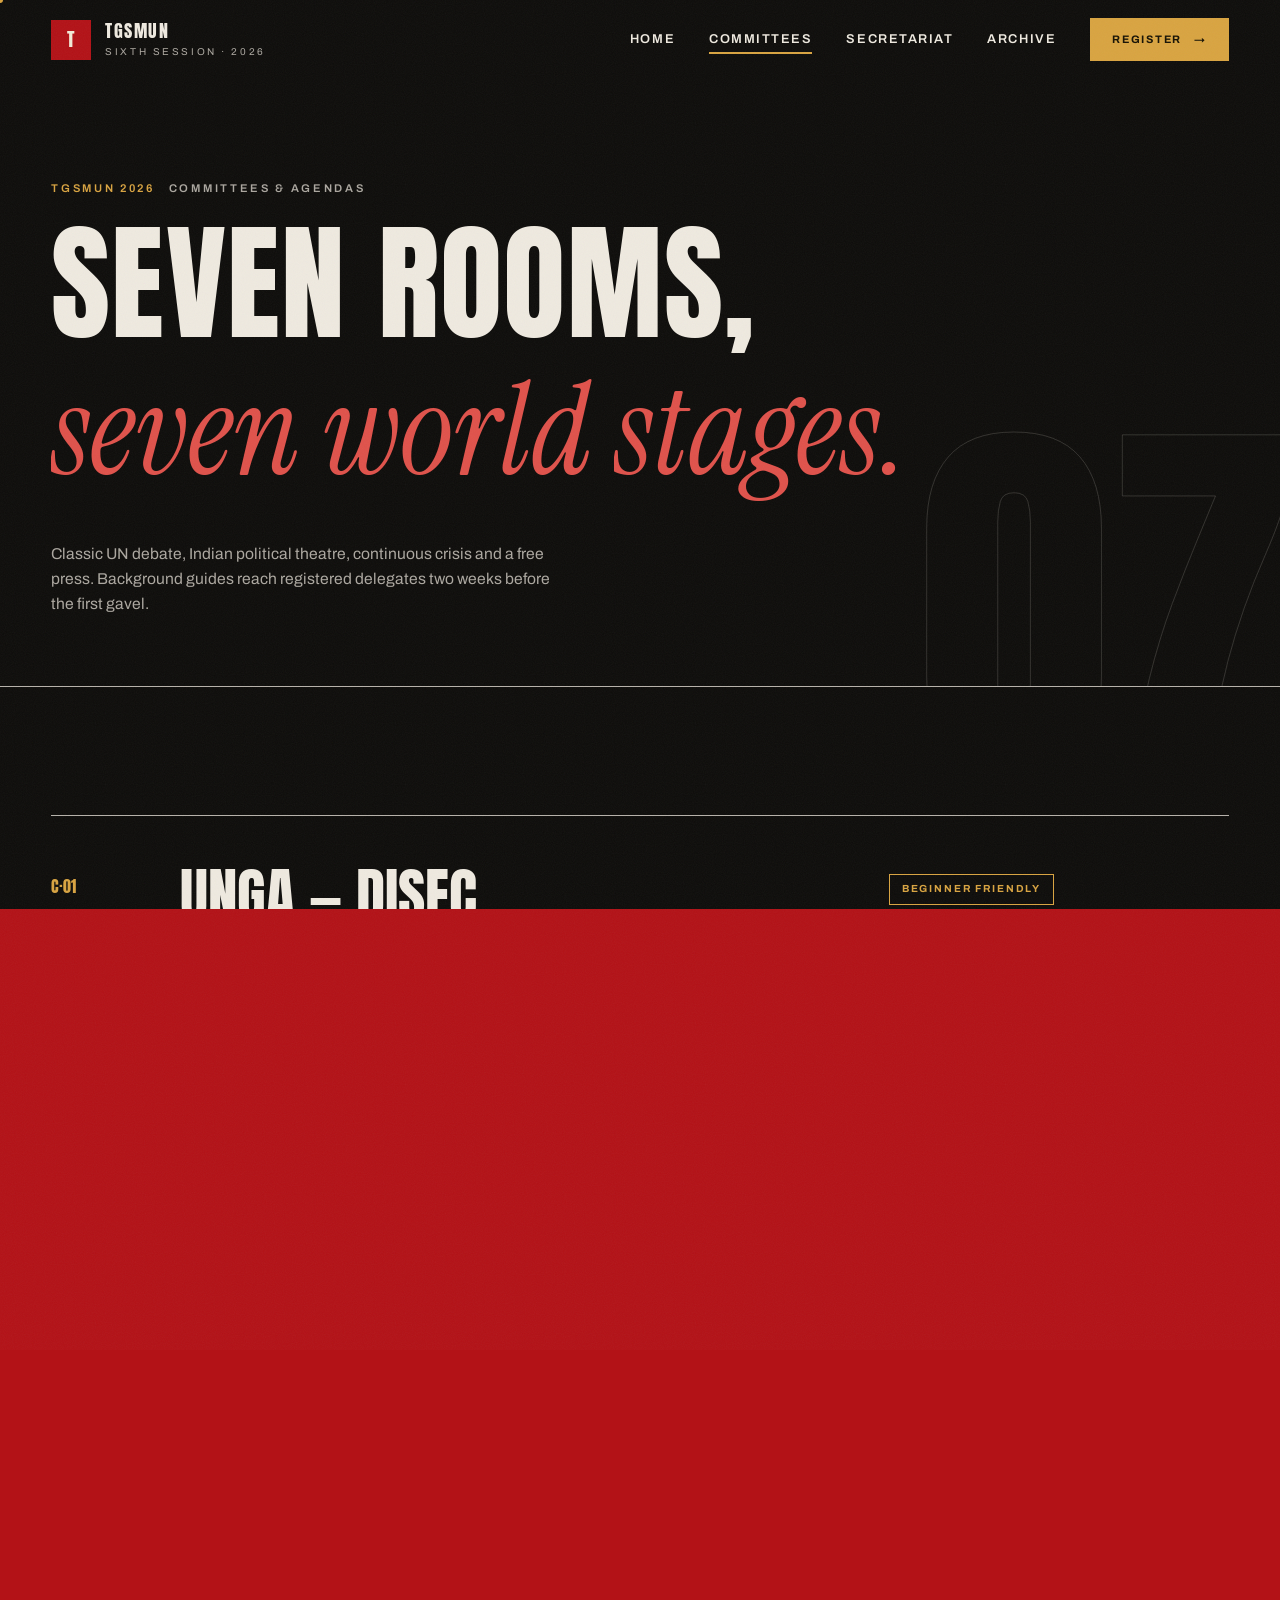
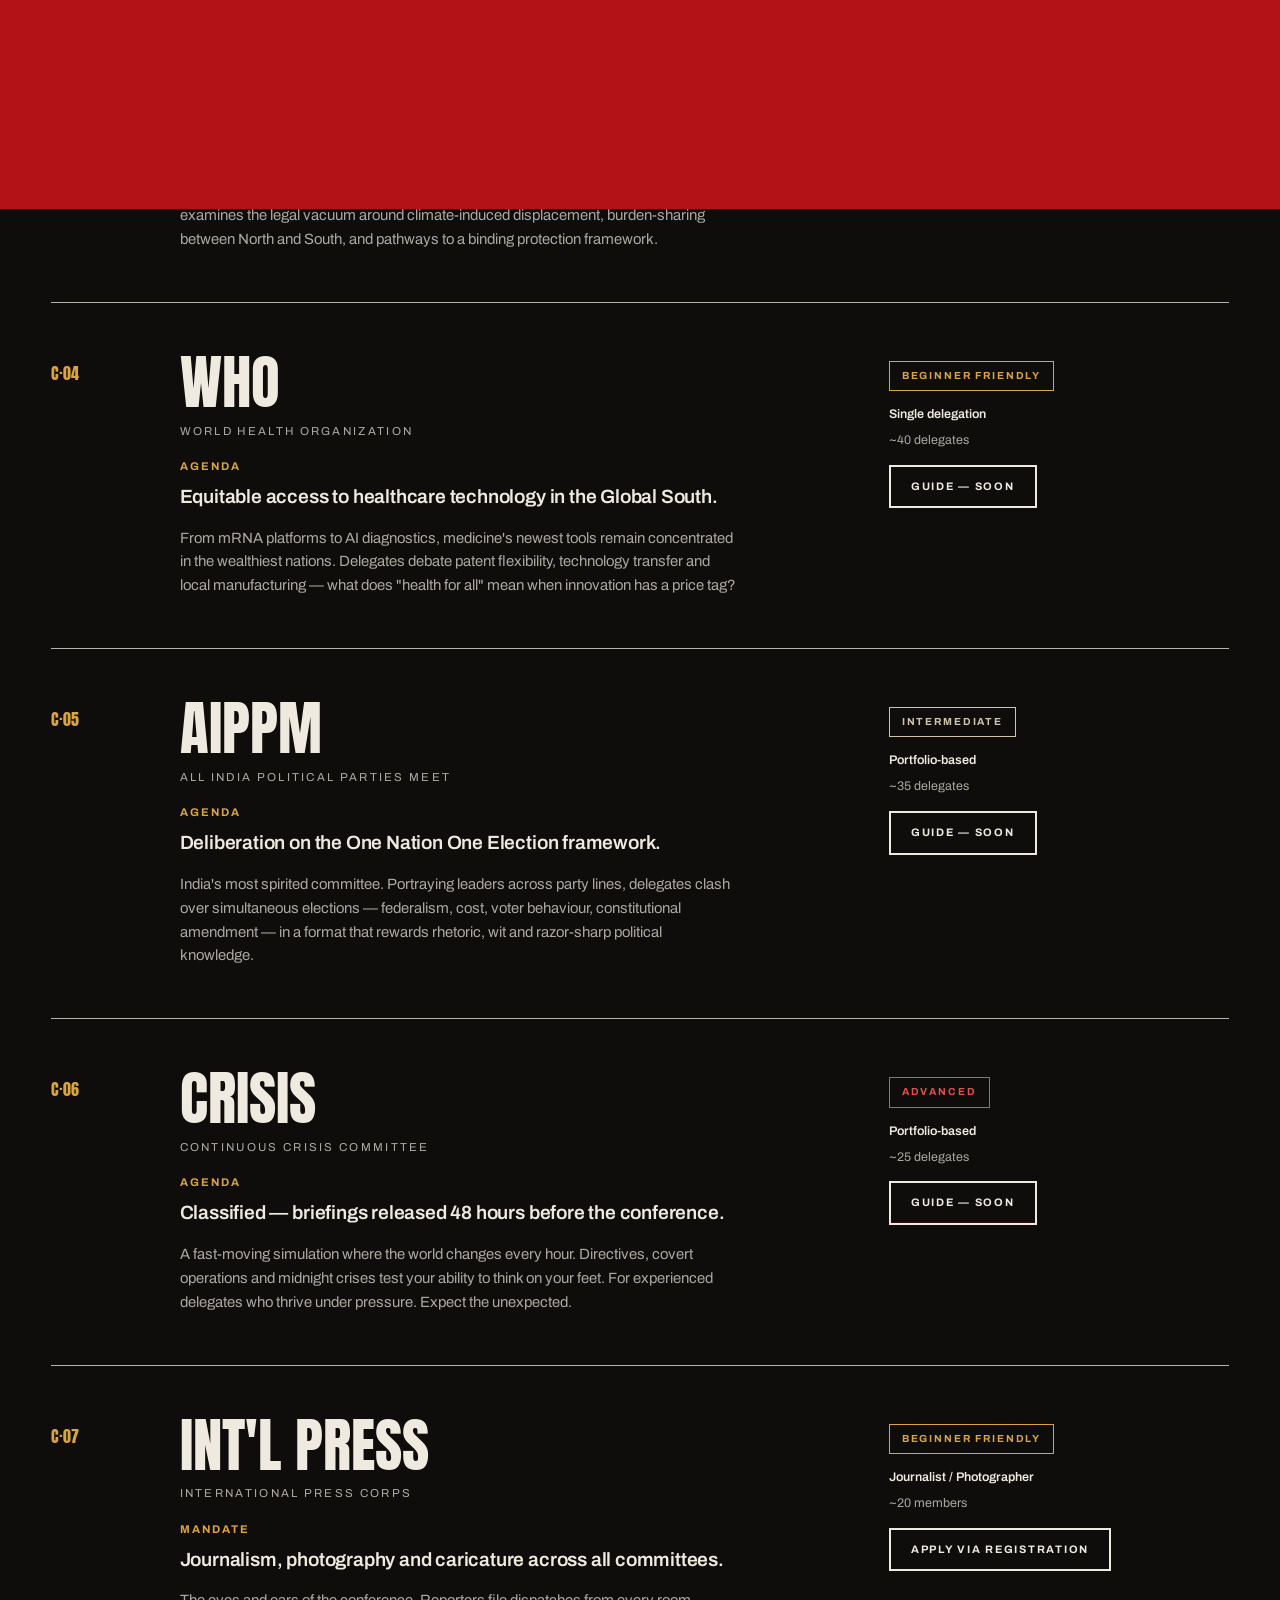
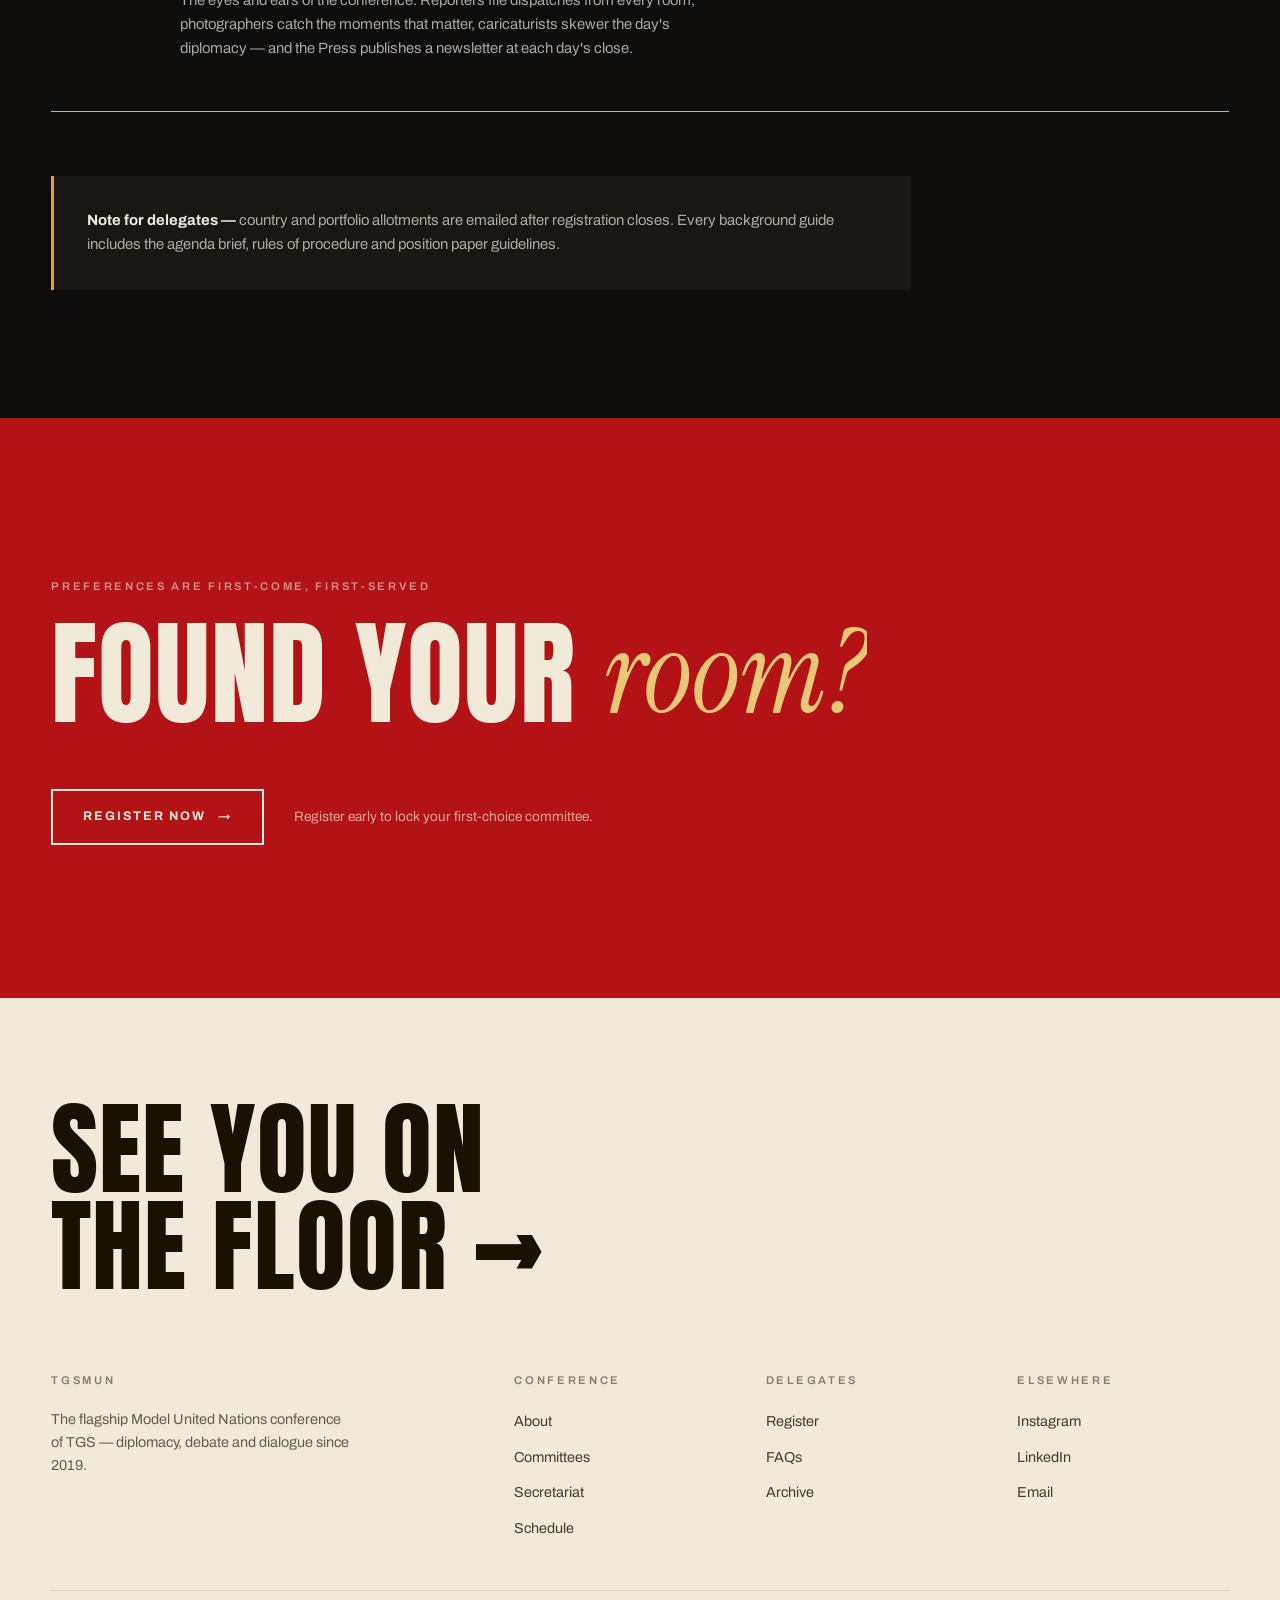
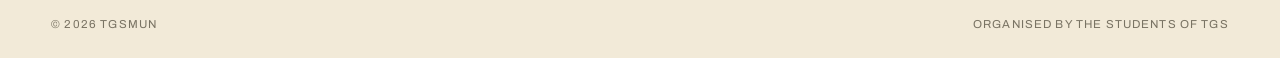
==== commit 74cfeb5a: "Re-theme to event colours: black and red with gold accents Lacquer-black ground, crimson plates (loa" ====
--- a/committees.html
+++ b/committees.html
@@ -10,7 +10,7 @@
   <link href="https://fonts.googleapis.com/css2?family=Anton&family=Archivo:wght@400;500;600;700&family=Instrument+Serif:ital@0;1&display=swap" rel="stylesheet" />
   <script>document.documentElement.classList.add("js")</script>
   <link rel="stylesheet" href="assets/css/style.css" />
-  <link rel="icon" href="data:image/svg+xml,<svg xmlns='http://www.w3.org/2000/svg' viewBox='0 0 100 100'><rect width='100' height='100' fill='%231e3fae'/><text x='50' y='72' font-size='62' text-anchor='middle' fill='%23e9e8df' font-family='Arial Narrow,sans-serif' font-weight='bold'>T</text></svg>" />
+  <link rel="icon" href="data:image/svg+xml,<svg xmlns='http://www.w3.org/2000/svg' viewBox='0 0 100 100'><rect width='100' height='100' fill='%230e0d0b'/><text x='50' y='72' font-size='62' text-anchor='middle' fill='%23d9a441' font-family='Arial Narrow,sans-serif' font-weight='bold'>T</text></svg>" />
 </head>
 <body>
 
@@ -53,7 +53,7 @@
     <span class="bg-no" aria-hidden="true">07</span>
     <div class="container">
       <div class="kicker">
-        <span class="label label--verm">TGSMUN 2026</span>
+        <span class="label label--gold">TGSMUN 2026</span>
         <span class="label">Committees &amp; Agendas</span>
       </div>
       <h1 class="display split">Seven rooms,<br /><span class="serif-i">seven world stages.</span></h1>
--- a/assets/css/style.css
+++ b/assets/css/style.css
@@ -1,21 +1,22 @@
 /* ==========================================================================
    TGSMUN — "The Assembly" design system
-   International-style diplomatic editorial:
-   archival paper · cobalt · vermilion stamp · condensed display type
+   Event theme: black & red with gold accents —
+   lacquer black ground · crimson plates · gold detailing · condensed display type
    ========================================================================== */
 
 :root {
-  --paper: #edece5;
-  --paper-2: #e4e2d8;
-  --ink: #12161f;
-  --ink-70: rgba(18, 22, 31, 0.7);
-  --ink-50: rgba(18, 22, 31, 0.5);
-  --line: rgba(18, 22, 31, 0.16);
-  --line-strong: rgba(18, 22, 31, 0.85);
-  --cobalt: #1e3fae;
-  --cobalt-deep: #16307f;
-  --verm: #d93a17;
-  --paper-on-cobalt: #e9e8df;
+  --paper: #0e0d0b;            /* lacquer black ground */
+  --paper-2: #191713;          /* lifted black for cards/rows */
+  --ink: #efeae0;              /* warm off-white text */
+  --ink-70: rgba(239, 234, 224, 0.7);
+  --ink-50: rgba(239, 234, 224, 0.5);
+  --line: rgba(239, 234, 224, 0.16);
+  --line-strong: rgba(239, 234, 224, 0.75);
+  --red: #b31217;              /* crimson plates */
+  --red-deep: #7d0c10;
+  --red-lite: #e0524b;         /* red for small text on black */
+  --gold: #d9a441;             /* gold accents */
+  --ivory: #f2ead8;            /* text on red plates */
 
   --font-display: "Anton", "Arial Narrow", Impact, sans-serif;
   --font-body: "Archivo", "Helvetica Neue", Helvetica, Arial, sans-serif;
@@ -46,7 +47,7 @@
 ul, ol { list-style: none; }
 button { font: inherit; background: none; border: none; cursor: pointer; color: inherit; }
 
-::selection { background: var(--cobalt); color: var(--paper); }
+::selection { background: var(--red); color: var(--ivory); }
 
 .container { max-width: var(--maxw); margin: 0 auto; padding-left: var(--gutter); padding-right: var(--gutter); }
 
@@ -87,8 +88,8 @@
   text-transform: uppercase;
   color: var(--ink-70);
 }
-.label--verm { color: var(--verm); }
-.label--cobalt { color: var(--cobalt); }
+.label--gold { color: var(--gold); }
+.label--red { color: var(--red-lite); }
 
 /* section header: index number + rule + label */
 .sec-head {
@@ -99,7 +100,7 @@
   border-top: 1px solid var(--line-strong);
   margin-bottom: clamp(40px, 6vw, 80px);
 }
-.sec-head .idx { font-family: var(--font-display); font-size: 0.95rem; color: var(--verm); letter-spacing: 0.05em; }
+.sec-head .idx { font-family: var(--font-display); font-size: 0.95rem; color: var(--gold); letter-spacing: 0.05em; }
 .sec-head .grow { flex: 1; }
 .sec-head .label { color: var(--ink); }
 
@@ -122,8 +123,8 @@
 /* ---------- preloader ---------- */
 .loader {
   position: fixed; inset: 0; z-index: 1000;
-  background: var(--cobalt);
-  color: var(--paper-on-cobalt);
+  background: var(--red);
+  color: var(--ivory);
   display: flex; align-items: center; justify-content: center;
   transition: transform 0.8s var(--ease-inout);
 }
@@ -151,7 +152,7 @@
 /* ---------- page curtain transition ---------- */
 .curtain {
   position: fixed; inset: 0; z-index: 999;
-  background: var(--cobalt);
+  background: var(--red);
   transform: translateY(101%);
   pointer-events: none;
 }
@@ -165,13 +166,13 @@
   border-radius: 50%;
   transform: translate(-50%, -50%);
 }
-.cursor-dot { width: 6px; height: 6px; background: var(--verm); }
+.cursor-dot { width: 6px; height: 6px; background: var(--gold); }
 .cursor-ring {
   width: 34px; height: 34px;
   border: 1px solid var(--ink-50);
   transition: width 0.25s, height 0.25s, border-color 0.25s, background 0.25s;
 }
-.cursor-ring.hot { width: 58px; height: 58px; border-color: var(--cobalt); background: rgba(30, 63, 174, 0.08); }
+.cursor-ring.hot { width: 58px; height: 58px; border-color: var(--red); background: rgba(179, 18, 23, 0.16); }
 @media (pointer: coarse) { .cursor-dot, .cursor-ring { display: none; } }
 
 /* ---------- nav ---------- */
@@ -180,7 +181,7 @@
   transition: background 0.35s, border-color 0.35s, transform 0.4s var(--ease-out);
   border-bottom: 1px solid transparent;
 }
-.nav.scrolled { background: rgba(237, 236, 229, 0.9); backdrop-filter: blur(14px); border-color: var(--line); }
+.nav.scrolled { background: rgba(14, 13, 11, 0.92); backdrop-filter: blur(14px); border-color: var(--line); }
 .nav.hidden { transform: translateY(-100%); }
 .nav-inner {
   display: flex; align-items: center; justify-content: space-between;
@@ -189,8 +190,8 @@
 .brand { display: flex; align-items: center; gap: 14px; }
 .brand-mark {
   width: 40px; height: 40px;
-  background: var(--cobalt);
-  color: var(--paper-on-cobalt);
+  background: var(--red);
+  color: var(--ivory);
   font-family: var(--font-display);
   font-size: 1.2rem;
   display: grid; place-items: center;
@@ -212,7 +213,7 @@
   content: "";
   position: absolute; left: 0; bottom: 0;
   width: 100%; height: 2px;
-  background: var(--verm);
+  background: var(--gold);
   transform: scaleX(0);
   transform-origin: right;
   transition: transform 0.35s var(--ease-out);
@@ -233,8 +234,8 @@
 /* mobile overlay menu */
 .menu-overlay {
   position: fixed; inset: 0; z-index: 490;
-  background: var(--cobalt);
-  color: var(--paper-on-cobalt);
+  background: var(--red);
+  color: var(--ivory);
   display: flex; flex-direction: column; justify-content: center;
   padding: 0 var(--gutter);
   clip-path: inset(0 0 100% 0);
@@ -278,24 +279,27 @@
 .btn::before {
   content: "";
   position: absolute; inset: 0;
-  background: var(--cobalt);
+  background: var(--red);
   transform: translateY(101%);
   transition: transform 0.4s var(--ease-out);
   z-index: -1;
 }
-.btn:hover { color: var(--paper-on-cobalt); border-color: var(--cobalt); }
+.btn:hover { color: var(--ivory); border-color: var(--red); }
 .btn:hover::before { transform: translateY(0); }
 .btn .arr { transition: transform 0.35s var(--ease-out); }
 .btn:hover .arr { transform: translateX(5px); }
 
-.btn--solid { background: var(--ink); color: var(--paper); border-color: var(--ink); }
+.btn--solid { background: var(--gold); color: #171204; border-color: var(--gold); }
 .btn--sm { padding: 11px 20px; font-size: 0.68rem; }
-.btn--paper { border-color: var(--paper-on-cobalt); color: var(--paper-on-cobalt); }
-.btn--paper::before { background: var(--paper-on-cobalt); }
-.btn--paper:hover { color: var(--cobalt); border-color: var(--paper-on-cobalt); }
+.btn--paper { border-color: var(--ivory); color: var(--ivory); }
+.btn--paper::before { background: var(--ivory); }
+.btn--paper:hover { color: var(--red); border-color: var(--ivory); }
 
 /* ---------- hero ---------- */
 .hero {
+  background:
+    radial-gradient(ellipse 55% 45% at 78% 30%, rgba(179, 18, 23, 0.16), transparent 65%),
+    var(--paper);
   min-height: 100svh;
   position: relative;
   display: flex;
@@ -321,7 +325,7 @@
   margin-bottom: clamp(20px, 3vw, 40px);
 }
 .hero-meta-top .label { color: var(--ink); }
-.hero-meta-top .label b { color: var(--verm); }
+.hero-meta-top .label b { color: var(--gold); }
 
 .hero-title {
   font-size: clamp(3.4rem, 12.5vw, 12rem);
@@ -329,7 +333,7 @@
 }
 .hero-title .row { display: block; }
 .hero-title .indent { padding-left: clamp(40px, 12vw, 220px); }
-.hero-title .serif-i { font-size: 0.92em; color: var(--cobalt); }
+.hero-title .serif-i { font-size: 0.92em; color: var(--red-lite); }
 
 .hero-bottom {
   display: flex;
@@ -349,9 +353,9 @@
   top: clamp(100px, 14vh, 160px);
   z-index: 3;
   width: 128px; height: 128px;
-  border: 2px solid var(--verm);
+  border: 2px solid var(--gold);
   border-radius: 50%;
-  color: var(--verm);
+  color: var(--gold);
   display: grid; place-items: center;
   text-align: center;
   font-size: 0.6rem;
@@ -378,7 +382,7 @@
   color: var(--paper);
   user-select: none;
 }
-.marquee--cobalt { background: var(--cobalt); color: var(--paper-on-cobalt); }
+.marquee--red { background: var(--red); color: var(--ivory); }
 .marquee-track {
   display: flex;
   width: max-content;
@@ -393,8 +397,8 @@
   padding: 14px 0;
   white-space: nowrap;
 }
-.marquee-track span i { font-family: var(--font-accent); font-style: italic; color: var(--verm); padding: 0 26px; }
-.marquee--cobalt .marquee-track span i { color: var(--paper-on-cobalt); opacity: 0.6; }
+.marquee-track span i { font-family: var(--font-accent); font-style: italic; color: var(--gold); padding: 0 26px; }
+.marquee--red .marquee-track span i { color: var(--ivory); opacity: 0.6; }
 @keyframes marquee { to { transform: translateX(-50%); } }
 
 /* ---------- countdown (odometer) ---------- */
@@ -413,6 +417,7 @@
 .count-cell:last-child { border-right: none; }
 .count-cell .digits { display: flex; justify-content: center; }
 .digit-col {
+  color: var(--gold);
   height: 3.4rem;
   overflow: hidden;
   font-family: var(--font-display);
@@ -443,7 +448,7 @@
   line-height: 1;
   font-variant-numeric: tabular-nums;
 }
-.stat-cell b sup { font-size: 0.4em; color: var(--verm); }
+.stat-cell b sup { font-size: 0.4em; color: var(--gold); }
 .stat-cell span { font-size: 0.7rem; letter-spacing: 0.22em; text-transform: uppercase; color: var(--ink-70); }
 
 /* ---------- about ---------- */
@@ -460,12 +465,12 @@
   letter-spacing: -0.01em;
   text-wrap: balance;
 }
-.about-lede .serif-i { color: var(--cobalt); font-size: 1.05em; }
+.about-lede .serif-i { color: var(--red-lite); font-size: 1.05em; }
 .about-copy { margin-top: 30px; max-width: 56ch; color: var(--ink-70); display: grid; gap: 16px; font-size: 0.98rem; }
 
 .letter-plate {
-  background: var(--cobalt);
-  color: var(--paper-on-cobalt);
+  background: var(--red);
+  color: var(--ivory);
   padding: clamp(30px, 4vw, 52px);
   position: relative;
 }
@@ -476,7 +481,7 @@
   font-size: clamp(1.25rem, 2vw, 1.6rem);
   line-height: 1.45;
 }
-.letter-plate blockquote em { color: #ffb49e; font-style: italic; }
+.letter-plate blockquote em { color: #e8c877; font-style: italic; }
 .letter-sign { margin-top: 34px; display: flex; align-items: center; gap: 16px; }
 .letter-sign .seal {
   width: 52px; height: 52px;
@@ -519,9 +524,9 @@
   position: relative;
   transition: background 0.4s var(--ease-out), color 0.4s var(--ease-out), transform 0.4s var(--ease-out);
 }
-.com-card:hover { background: var(--cobalt); color: var(--paper-on-cobalt); transform: translateY(-8px); }
-.com-card .no { font-size: 0.7rem; letter-spacing: 0.2em; color: var(--verm); font-weight: 700; }
-.com-card:hover .no { color: #ffb49e; }
+.com-card:hover { background: var(--red); color: var(--ivory); transform: translateY(-8px); }
+.com-card .no { font-size: 0.7rem; letter-spacing: 0.2em; color: var(--gold); font-weight: 700; }
+.com-card:hover .no { color: #e8c877; }
 .com-card .abbr {
   font-family: var(--font-display);
   font-size: clamp(2.6rem, 4.5vw, 4rem);
@@ -547,7 +552,7 @@
   height: 2px;
   background: var(--line);
 }
-.hpin-progress i { position: absolute; inset: 0; right: auto; width: 0%; background: var(--verm); }
+.hpin-progress i { position: absolute; inset: 0; right: auto; width: 0%; background: var(--gold); }
 
 /* ---------- schedule ---------- */
 .sched-days { display: grid; grid-template-columns: 1fr 1fr; gap: clamp(30px, 4vw, 60px); }
@@ -568,9 +573,9 @@
   transition: padding-left 0.3s var(--ease-out), background 0.3s;
 }
 .sched-row:hover { padding-left: 10px; background: var(--paper-2); }
-.sched-row time { font-size: 0.78rem; font-weight: 700; letter-spacing: 0.08em; color: var(--cobalt); font-variant-numeric: tabular-nums; }
+.sched-row time { font-size: 0.78rem; font-weight: 700; letter-spacing: 0.08em; color: var(--red-lite); font-variant-numeric: tabular-nums; }
 .sched-row p { font-size: 0.95rem; }
-.sched-row p em { font-family: var(--font-accent); font-style: italic; color: var(--verm); }
+.sched-row p em { font-family: var(--font-accent); font-style: italic; color: var(--gold); }
 
 /* ---------- FAQ ---------- */
 .faq-wrap { max-width: 860px; }
@@ -586,7 +591,7 @@
   letter-spacing: -0.01em;
   transition: color 0.3s;
 }
-.faq-q:hover { color: var(--cobalt); }
+.faq-q:hover { color: var(--gold); }
 .faq-q .plus {
   width: 34px; height: 34px; flex-shrink: 0;
   border: 1px solid var(--line-strong);
@@ -601,15 +606,15 @@
 }
 .faq-q .plus::before { width: 12px; height: 1.5px; }
 .faq-q .plus::after { width: 1.5px; height: 12px; transition: transform 0.35s; }
-.faq-item.open .plus { background: var(--cobalt); color: var(--paper); border-color: var(--cobalt); transform: rotate(180deg); }
+.faq-item.open .plus { background: var(--red); color: var(--ivory); border-color: var(--red); transform: rotate(180deg); }
 .faq-item.open .plus::after { transform: scaleY(0); }
 .faq-a { max-height: 0; overflow: hidden; transition: max-height 0.45s var(--ease-inout); }
 .faq-a p { padding: 0 0 26px; color: var(--ink-70); max-width: 62ch; font-size: 0.95rem; }
 
 /* ---------- big CTA ---------- */
 .cta {
-  background: var(--cobalt);
-  color: var(--paper-on-cobalt);
+  background: var(--red);
+  color: var(--ivory);
   padding: clamp(90px, 12vw, 170px) 0;
   position: relative;
   overflow: clip;
@@ -618,12 +623,12 @@
 .cta-title {
   font-size: clamp(3rem, 9vw, 8.4rem);
   margin: 18px 0 40px;
-  color: var(--paper-on-cobalt);
-}
-.cta-title .serif-i { color: #ffb49e; }
+  color: var(--ivory);
+}
+.cta-title .serif-i { color: #e8c877; }
 .cta-title .outline {
   color: transparent;
-  -webkit-text-stroke: 1.5px var(--paper-on-cobalt);
+  -webkit-text-stroke: 1.5px var(--ivory);
 }
 .cta-row { display: flex; align-items: center; gap: 30px; flex-wrap: wrap; }
 .cta-note { font-size: 0.85rem; opacity: 0.7; max-width: 320px; }
@@ -641,34 +646,34 @@
 .contact-cell a { position: relative; }
 .contact-cell a::after {
   content: ""; position: absolute; left: 0; bottom: -3px;
-  width: 100%; height: 1.5px; background: var(--verm);
+  width: 100%; height: 1.5px; background: var(--gold);
   transform: scaleX(0); transform-origin: right;
   transition: transform 0.35s var(--ease-out);
 }
 .contact-cell a:hover::after { transform: scaleX(1); transform-origin: left; }
 
 /* ---------- footer ---------- */
-.footer { background: var(--ink); color: var(--paper); padding-top: clamp(60px, 8vw, 110px); }
+.footer { background: var(--ivory); color: #171204; padding-top: clamp(60px, 8vw, 110px); }
 .footer-title {
   font-size: clamp(2.6rem, 8vw, 7.5rem);
   line-height: 0.95;
   margin-bottom: clamp(40px, 6vw, 80px);
 }
 .footer-title a { position: relative; display: inline-block; transition: color 0.3s; }
-.footer-title a:hover { color: var(--verm); }
+.footer-title a:hover { color: var(--red); }
 .footer-cols {
   display: grid;
   grid-template-columns: 2fr 1fr 1fr 1fr;
   gap: 40px;
   padding-bottom: 50px;
 }
-.footer-cols .label { color: rgba(237, 236, 229, 0.5); display: block; margin-bottom: 18px; }
+.footer-cols .label { color: rgba(23, 18, 4, 0.5); display: block; margin-bottom: 18px; }
 .footer-cols ul { display: grid; gap: 10px; }
 .footer-cols ul a { font-size: 0.9rem; opacity: 0.8; transition: opacity 0.2s, padding-left 0.25s var(--ease-out); }
-.footer-cols ul a:hover { opacity: 1; padding-left: 6px; color: var(--paper); }
+.footer-cols ul a:hover { opacity: 1; padding-left: 6px; color: var(--red); }
 .footer-desc { font-size: 0.9rem; opacity: 0.65; max-width: 300px; }
 .footer-bottom {
-  border-top: 1px solid rgba(237, 236, 229, 0.15);
+  border-top: 1px solid rgba(23, 18, 4, 0.2);
   padding: 24px 0;
   display: flex; justify-content: space-between; flex-wrap: wrap; gap: 10px;
   font-size: 0.72rem; letter-spacing: 0.1em; text-transform: uppercase; opacity: 0.55;
@@ -683,7 +688,7 @@
 }
 .page-hero .kicker { margin-bottom: 20px; display: flex; gap: 14px; align-items: baseline; }
 .page-hero h1 { font-size: clamp(3rem, 10vw, 9rem); }
-.page-hero h1 .serif-i { color: var(--cobalt); }
+.page-hero h1 .serif-i { color: var(--red-lite); }
 .page-hero .page-sub { margin-top: 26px; max-width: 520px; color: var(--ink-70); font-size: 0.98rem; }
 .page-hero .bg-no {
   position: absolute;
@@ -709,7 +714,7 @@
 }
 .com-row:first-child { border-top: 1px solid var(--line-strong); }
 .com-row:hover { background: var(--paper-2); }
-.com-row .no { font-family: var(--font-display); font-size: 1rem; color: var(--verm); padding-top: 8px; }
+.com-row .no { font-family: var(--font-display); font-size: 1rem; color: var(--gold); padding-top: 8px; }
 .com-row h2 {
   font-family: var(--font-display);
   font-weight: 400;
@@ -718,9 +723,9 @@
   line-height: 1;
   transition: color 0.3s, transform 0.35s var(--ease-out);
 }
-.com-row:hover h2 { color: var(--cobalt); transform: translateX(10px); }
+.com-row:hover h2 { color: var(--red-lite); transform: translateX(10px); }
 .com-row .full { font-size: 0.72rem; letter-spacing: 0.2em; text-transform: uppercase; color: var(--ink-70); margin: 10px 0 18px; }
-.com-row .agenda-tag { font-size: 0.7rem; font-weight: 700; letter-spacing: 0.18em; text-transform: uppercase; color: var(--verm); display: block; margin-bottom: 6px; }
+.com-row .agenda-tag { font-size: 0.7rem; font-weight: 700; letter-spacing: 0.18em; text-transform: uppercase; color: var(--gold); display: block; margin-bottom: 6px; }
 .com-row .agenda { font-weight: 600; font-size: clamp(1rem, 1.5vw, 1.2rem); letter-spacing: -0.01em; max-width: 56ch; }
 .com-row .desc { margin-top: 14px; color: var(--ink-70); font-size: 0.93rem; max-width: 62ch; }
 .com-row .side { display: flex; flex-direction: column; gap: 14px; align-items: flex-start; padding-top: 8px; }
@@ -734,9 +739,9 @@
   padding: 6px 12px;
   border: 1.5px solid currentColor;
 }
-.diff--1 { color: var(--cobalt); }
-.diff--2 { color: #8a6d1a; }
-.diff--3 { color: var(--verm); }
+.diff--1 { color: var(--gold); }
+.diff--2 { color: #cfc5ae; }
+.diff--3 { color: var(--red-lite); }
 
 /* ---------- secretariat ---------- */
 .sec-grid {
@@ -755,15 +760,15 @@
   position: relative;
   overflow: hidden;
 }
-.sec-card:hover { background: var(--cobalt); color: var(--paper-on-cobalt); }
+.sec-card:hover { background: var(--red); color: var(--ivory); }
 .sec-card .mono {
   font-family: var(--font-display);
   font-size: clamp(2.6rem, 4vw, 3.6rem);
   line-height: 1;
-  color: var(--cobalt);
+  color: var(--gold);
   transition: color 0.4s;
 }
-.sec-card:hover .mono { color: #ffb49e; }
+.sec-card:hover .mono { color: #e8c877; }
 .sec-card b { margin-top: auto; font-size: 1.02rem; font-weight: 600; letter-spacing: -0.01em; padding-top: 40px; }
 .sec-card span { font-size: 0.68rem; letter-spacing: 0.2em; text-transform: uppercase; opacity: 0.65; margin-top: 6px; }
 
@@ -777,23 +782,23 @@
   position: relative;
   transition: transform 0.4s var(--ease-out), box-shadow 0.4s;
 }
-.price-card:hover { transform: translateY(-8px); box-shadow: 0 24px 60px -30px rgba(18, 22, 31, 0.4); }
-.price-card--featured { background: var(--ink); color: var(--paper); }
-.price-card--featured .label { color: rgba(237, 236, 229, 0.6); }
+.price-card:hover { transform: translateY(-8px); box-shadow: 0 24px 60px -30px rgba(0, 0, 0, 0.7); }
+.price-card--featured { background: var(--ivory); color: #171204; }
+.price-card--featured .label { color: rgba(23, 18, 4, 0.55); }
 .price-card .tier { font-family: var(--font-display); text-transform: uppercase; font-size: clamp(1.6rem, 2.4vw, 2.2rem); margin: 8px 0 20px; }
 .price-card .amount { font-family: var(--font-display); font-size: clamp(3.4rem, 6vw, 5.5rem); line-height: 1; }
 .price-card .amount sub { font-size: 0.25em; vertical-align: baseline; letter-spacing: 0.14em; font-family: var(--font-body); font-weight: 600; }
 .price-card .per { font-size: 0.78rem; color: inherit; opacity: 0.6; margin: 10px 0 30px; }
 .price-card ul { display: grid; gap: 12px; margin-bottom: 38px; flex: 1; }
 .price-card ul li { display: flex; gap: 12px; font-size: 0.92rem; opacity: 0.85; }
-.price-card ul li::before { content: "→"; color: var(--verm); flex-shrink: 0; }
-.price-card--featured ul li::before { color: #ffb49e; }
+.price-card ul li::before { content: "→"; color: var(--gold); flex-shrink: 0; }
+.price-card--featured ul li::before { color: var(--red); }
 .price-card .btn { align-self: flex-start; }
-.price-card--featured .btn { border-color: var(--paper); color: var(--paper); }
-.price-card--featured .btn:hover { color: var(--paper-on-cobalt); border-color: var(--cobalt); }
+.price-card--featured .btn { border-color: #171204; color: #171204; }
+.price-card--featured .btn:hover { color: var(--ivory); border-color: var(--red); }
 .feat-flag {
   position: absolute; top: 0; right: clamp(20px, 3vw, 40px);
-  background: var(--verm); color: #fff;
+  background: var(--red); color: var(--ivory);
   font-size: 0.6rem; font-weight: 700; letter-spacing: 0.2em; text-transform: uppercase;
   padding: 10px 12px 14px;
   clip-path: polygon(0 0, 100% 0, 100% 100%, 50% calc(100% - 8px), 0 100%);
@@ -801,12 +806,12 @@
 
 .steps-grid { display: grid; grid-template-columns: repeat(4, 1fr); gap: 1px; background: var(--line-strong); border: 1px solid var(--line-strong); }
 .step-cell { background: var(--paper); padding: clamp(24px, 3vw, 44px); min-height: 210px; display: flex; flex-direction: column; }
-.step-cell .n { font-family: var(--font-display); font-size: 2.4rem; color: var(--verm); }
+.step-cell .n { font-family: var(--font-display); font-size: 2.4rem; color: var(--gold); }
 .step-cell b { margin-top: auto; padding-top: 30px; font-size: 1rem; }
 .step-cell span { font-size: 0.85rem; color: var(--ink-70); margin-top: 6px; }
 
 .note-plate {
-  border-left: 3px solid var(--verm);
+  border-left: 3px solid var(--gold);
   background: var(--paper-2);
   padding: clamp(22px, 2.6vw, 34px);
   font-size: 0.93rem;
@@ -837,7 +842,7 @@
 .gal-item .tag {
   position: absolute; left: 14px; bottom: 12px; z-index: 2;
   font-size: 0.62rem; font-weight: 700; letter-spacing: 0.2em; text-transform: uppercase;
-  color: var(--paper);
+  color: #fff;
   mix-blend-mode: difference;
 }
 .g-a { grid-column: span 3; grid-row: span 3; }
@@ -911,4 +916,4 @@
 }
 
 /* keyboard focus */
-:focus-visible { outline: 2px solid var(--verm); outline-offset: 3px; }
+:focus-visible { outline: 2px solid var(--gold); outline-offset: 3px; }
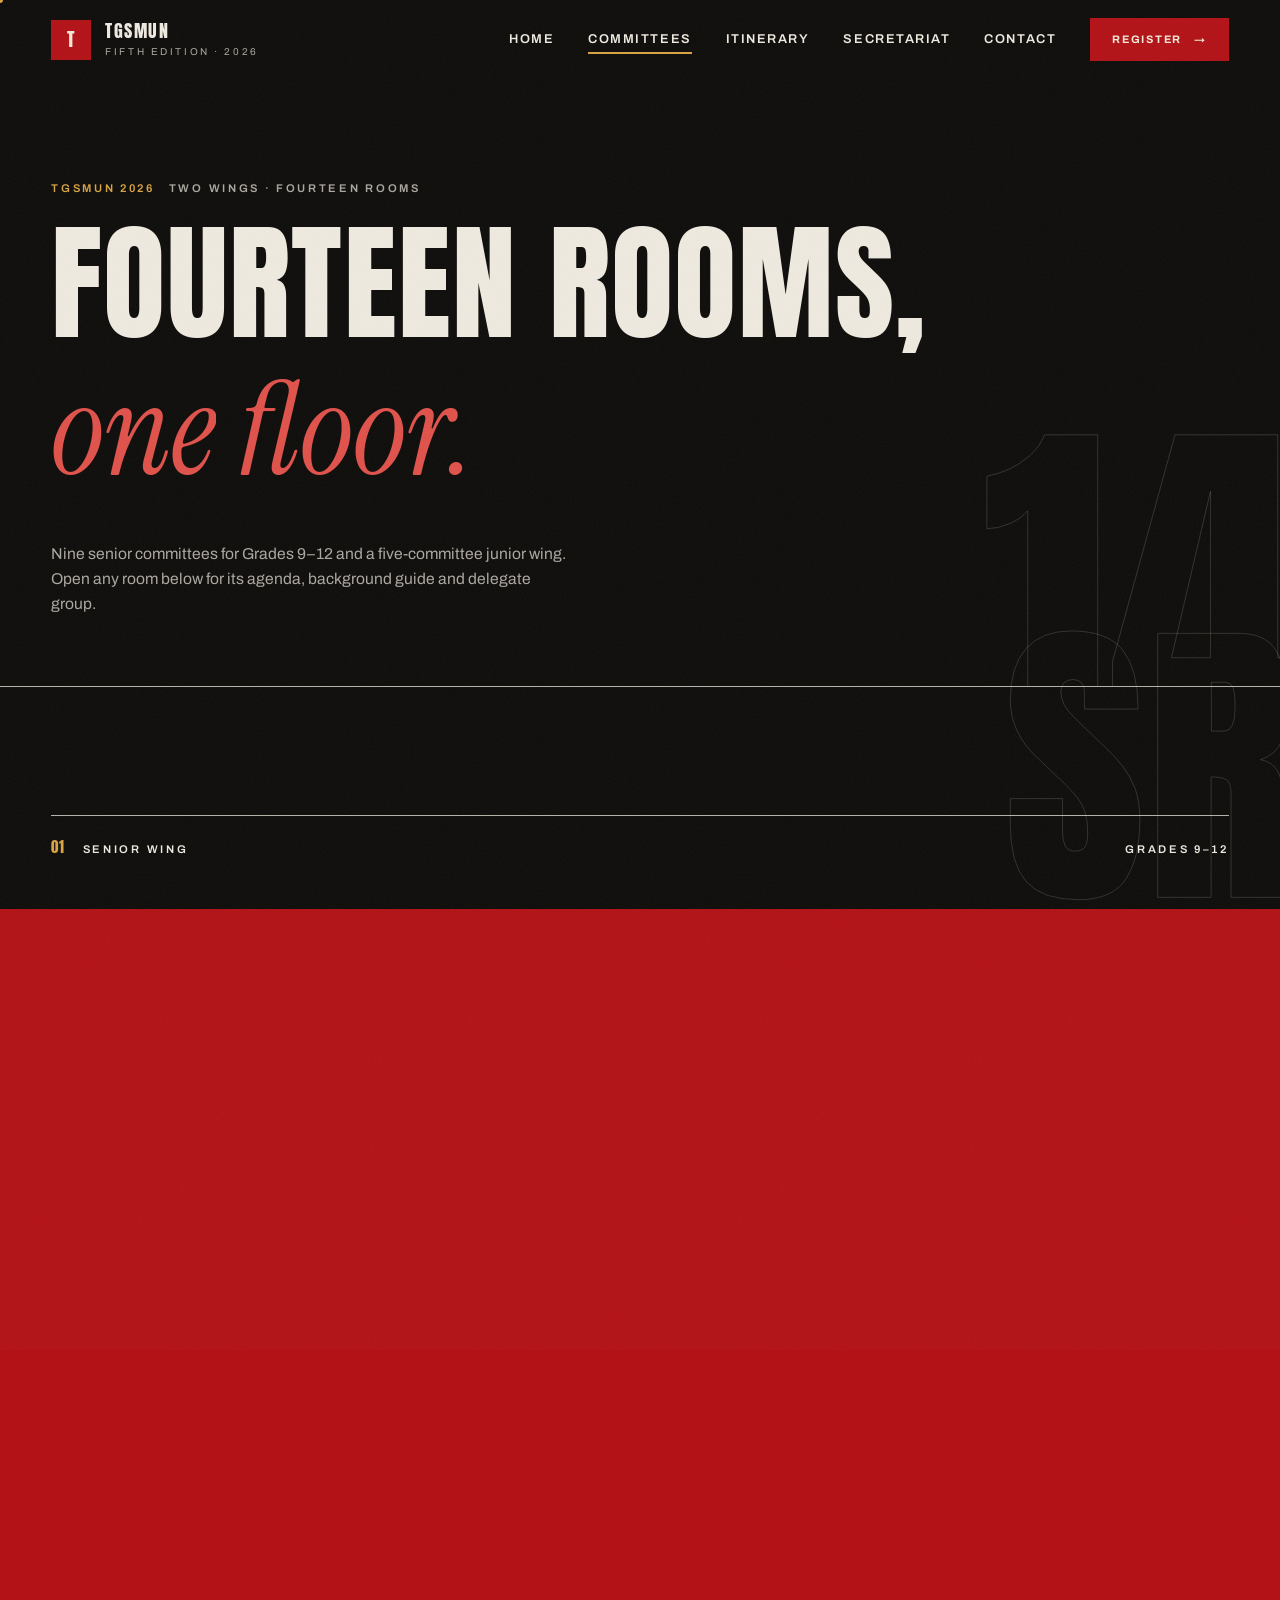
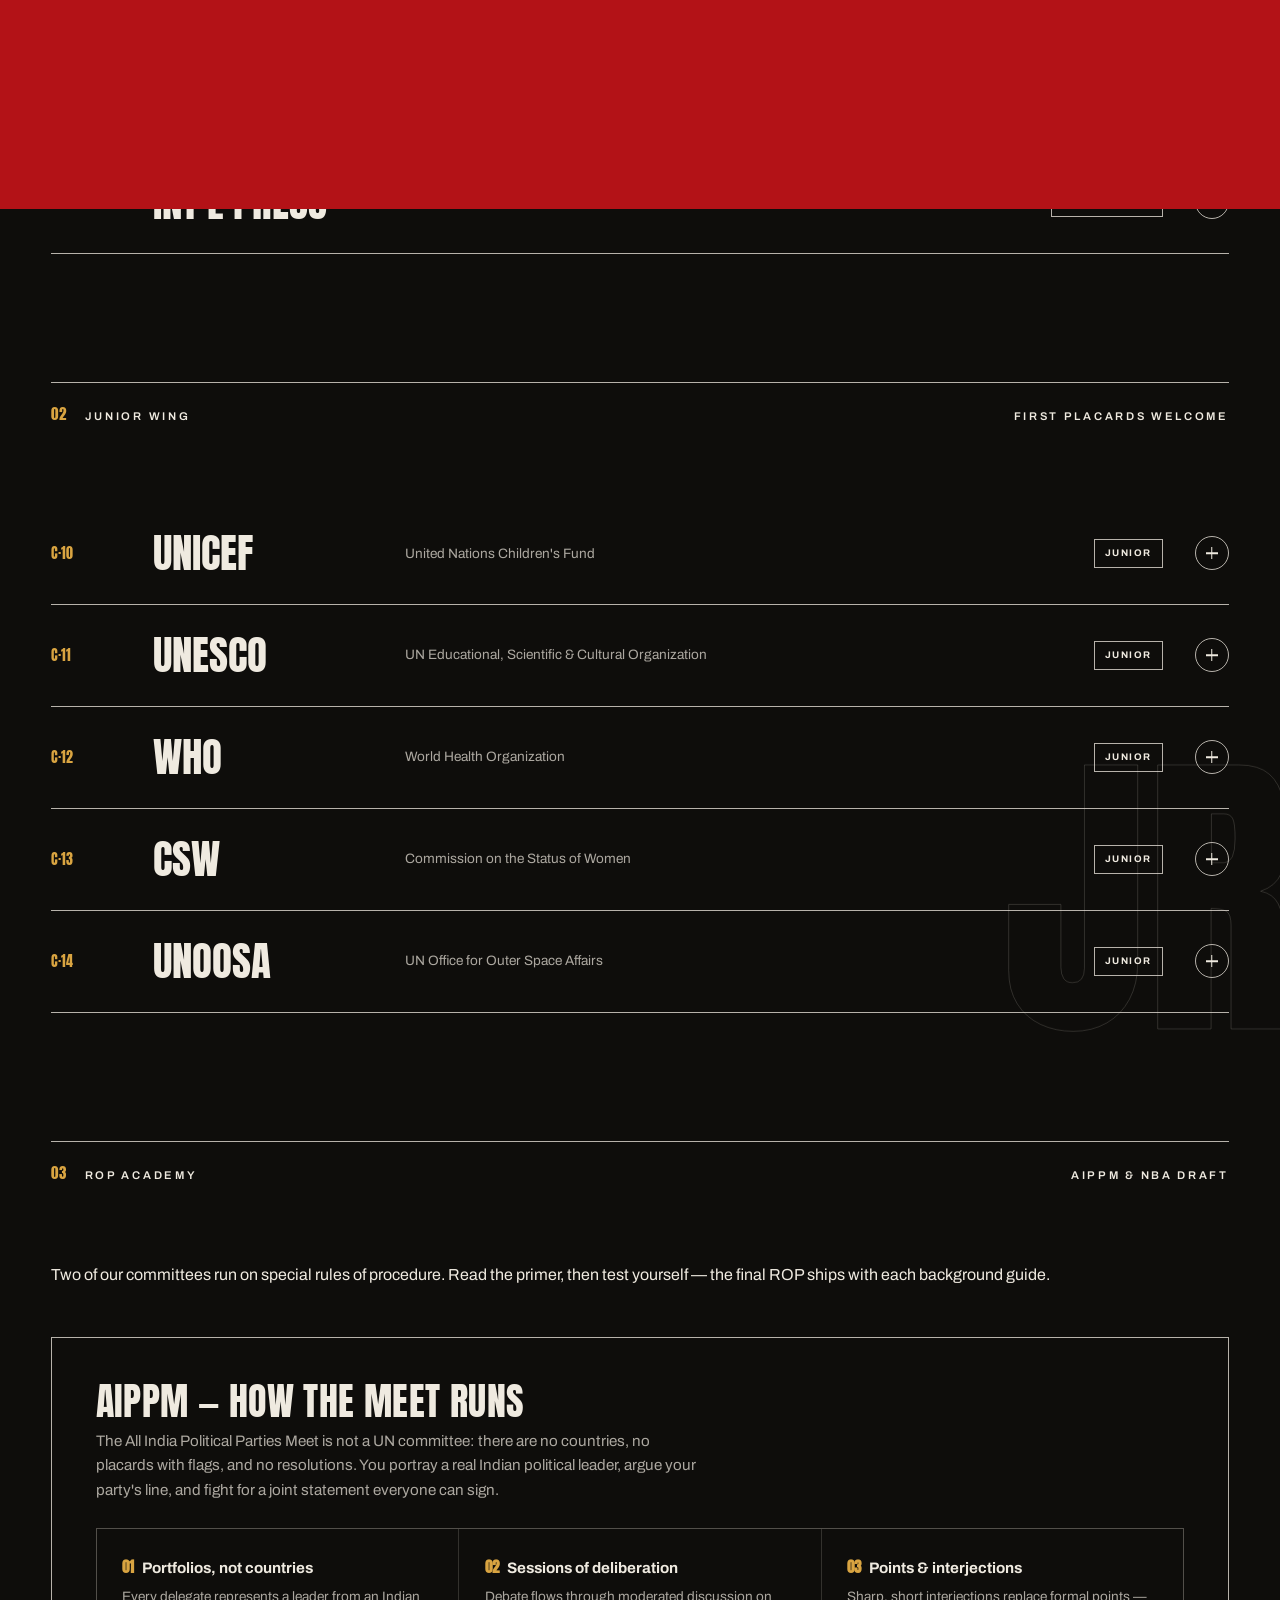
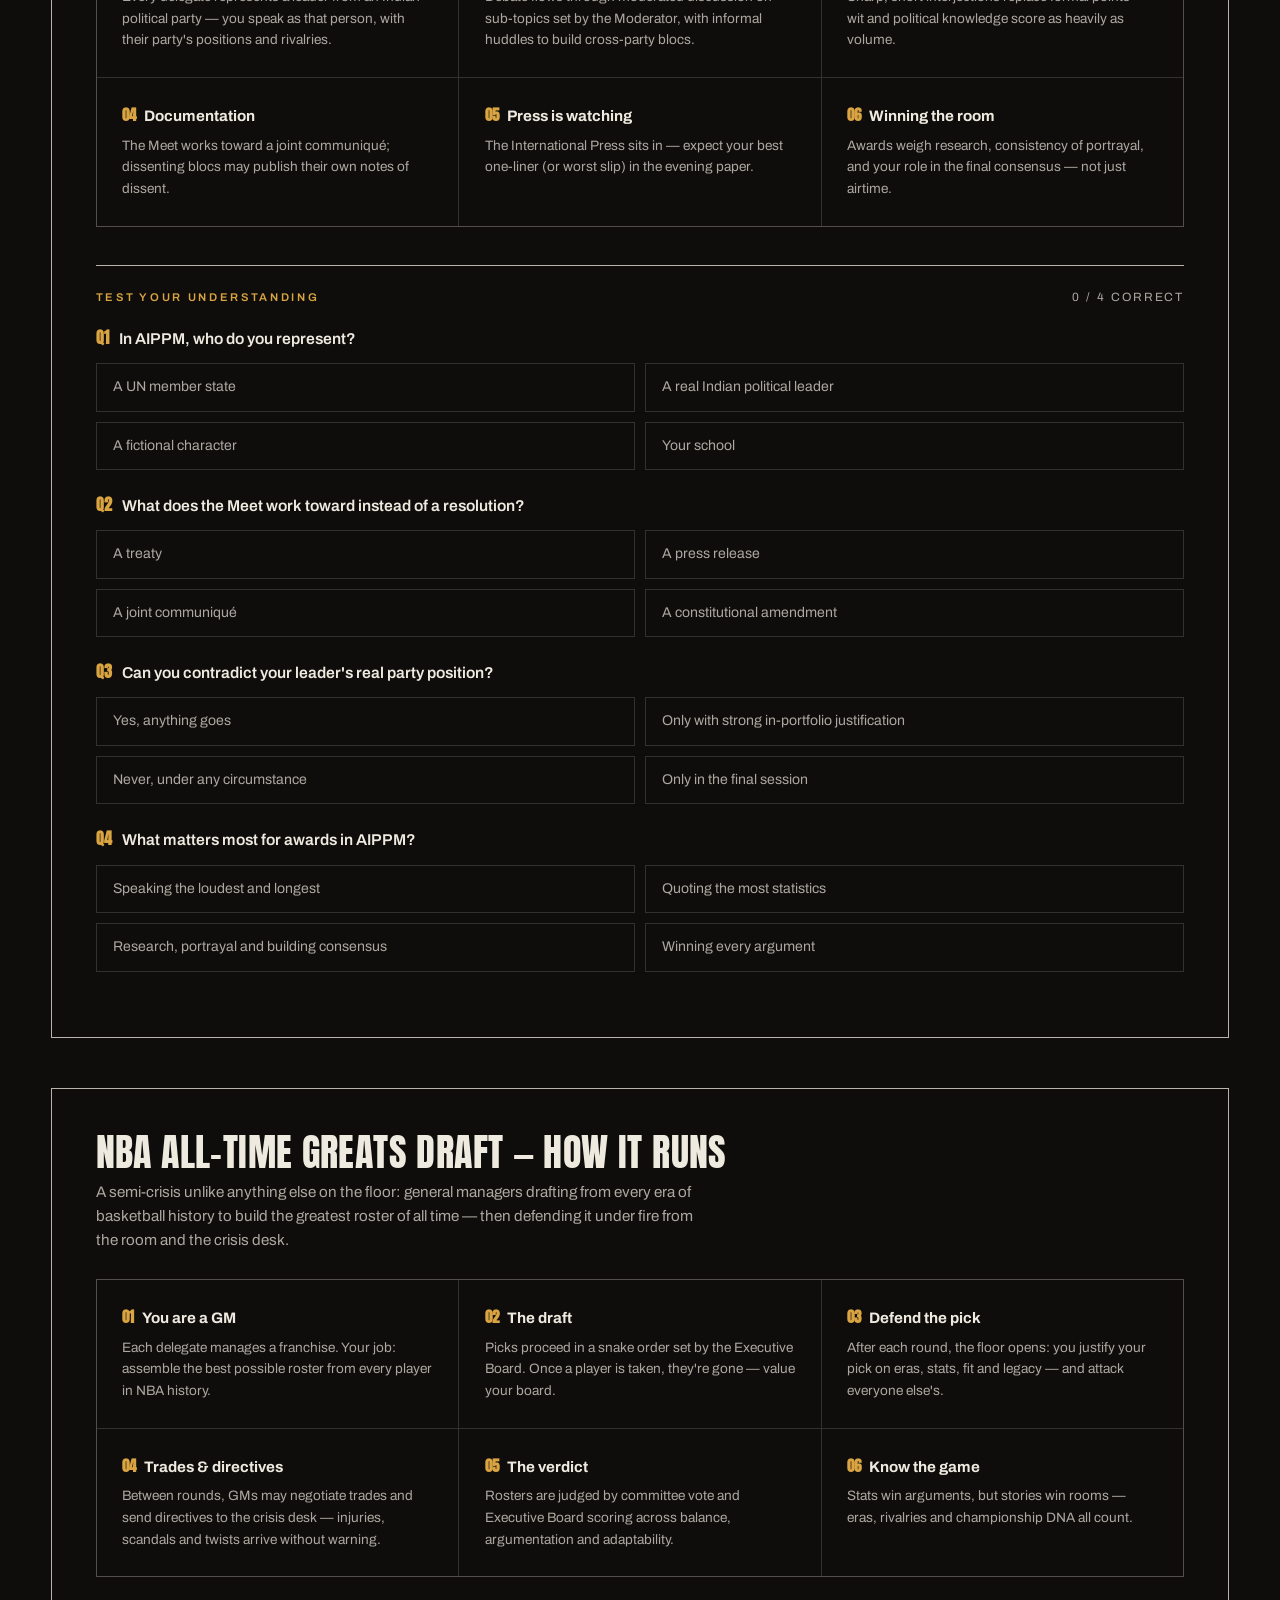
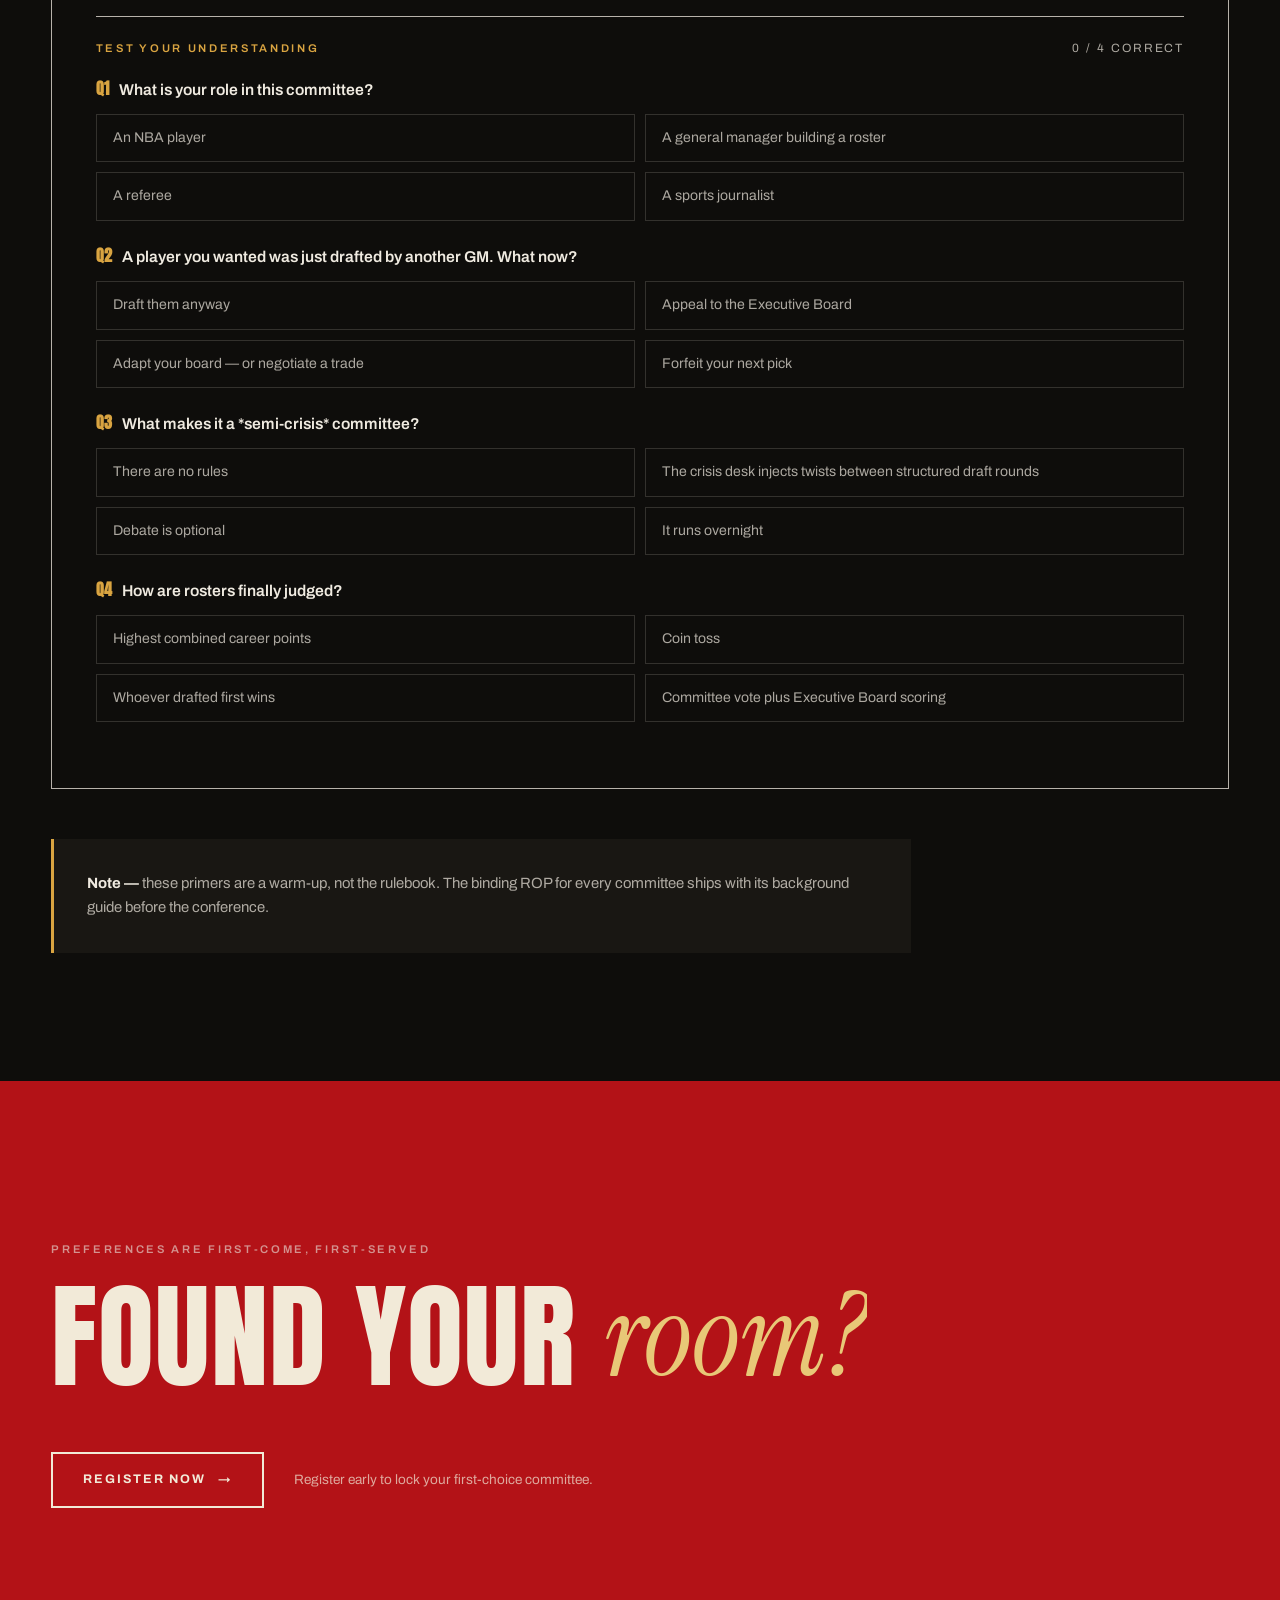
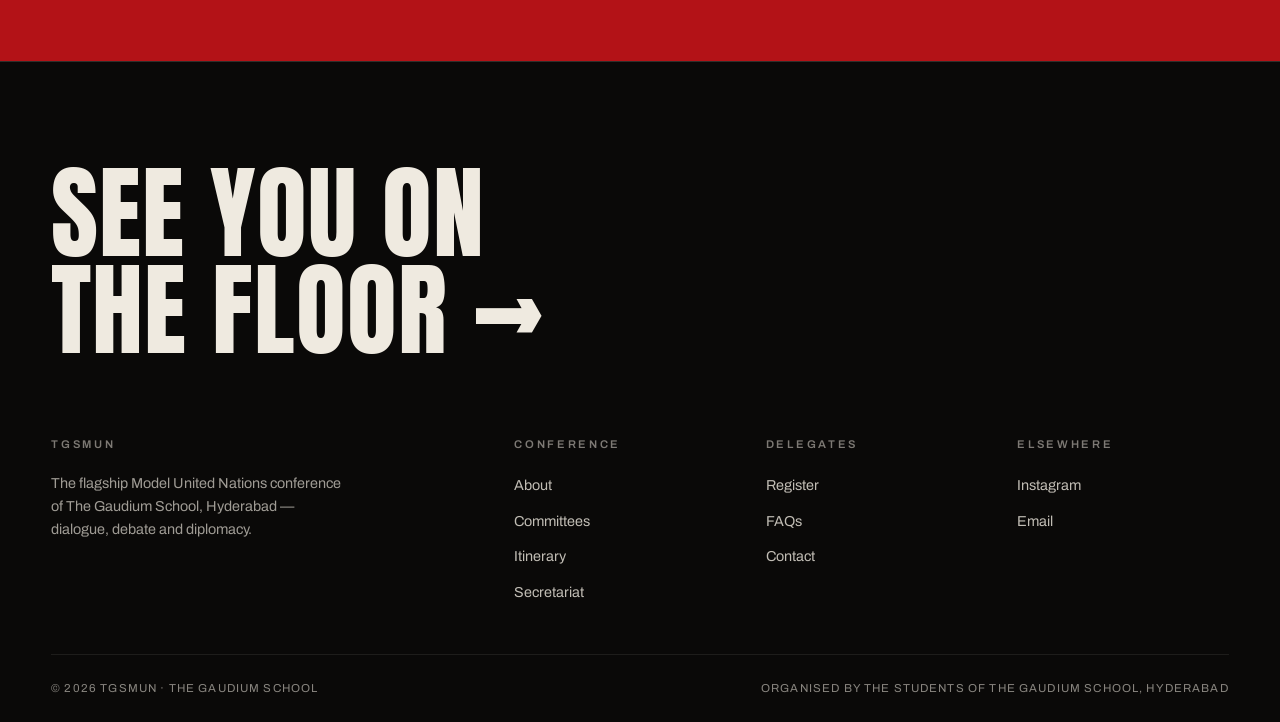
==== commit 4cb81e54: "Fill real conference details; calmer home; committee dossiers + ROP quizzes Content: The Gaudium Sch" ====
--- a/committees.html
+++ b/committees.html
@@ -4,7 +4,7 @@
   <meta charset="UTF-8" />
   <meta name="viewport" content="width=device-width, initial-scale=1.0" />
   <title>Committees — TGSMUN 2026</title>
-  <meta name="description" content="Seven committees, seven world stages — the agendas of TGSMUN 2026." />
+  <meta name="description" content="Fourteen committees across the senior and junior wings of TGSMUN 2026 — agendas, background guides and rules of procedure." />
   <link rel="preconnect" href="https://fonts.googleapis.com" />
   <link rel="preconnect" href="https://fonts.gstatic.com" crossorigin />
   <link href="https://fonts.googleapis.com/css2?family=Anton&family=Archivo:wght@400;500;600;700&family=Instrument+Serif:ital@0;1&display=swap" rel="stylesheet" />
@@ -28,13 +28,14 @@
     <div class="container nav-inner">
       <a href="index.html" class="brand">
         <span class="brand-mark">T</span>
-        <span class="brand-text"><strong>TGSMUN</strong><span>Sixth Session · 2026</span></span>
+        <span class="brand-text"><strong>TGSMUN</strong><span>Fifth Edition · 2026</span></span>
       </a>
       <nav class="nav-links">
         <a href="index.html">Home</a>
         <a href="committees.html" class="active">Committees</a>
+        <a href="index.html#schedule">Itinerary</a>
         <a href="secretariat.html">Secretariat</a>
-        <a href="gallery.html">Archive</a>
+        <a href="index.html#contact">Contact</a>
         <a href="register.html" class="btn btn--solid btn--sm">Register <span class="arr">→</span></a>
       </nav>
       <button class="nav-toggle" aria-label="Menu"><span></span><span></span><span></span></button>
@@ -44,145 +45,452 @@
   <div class="menu-overlay">
     <a href="index.html"><i>01</i> Home</a>
     <a href="committees.html"><i>02</i> Committees</a>
-    <a href="secretariat.html"><i>03</i> Secretariat</a>
-    <a href="gallery.html"><i>04</i> Archive</a>
-    <a href="register.html"><i>05</i> Register</a>
+    <a href="register.html"><i>03</i> Register</a>
+    <a href="index.html#schedule"><i>04</i> Itinerary</a>
+    <a href="secretariat.html"><i>05</i> Secretariat</a>
+    <a href="index.html#contact"><i>06</i> Contact</a>
   </div>
 
   <section class="page-hero">
-    <span class="bg-no" aria-hidden="true">07</span>
+    <span class="bg-no" aria-hidden="true">14</span>
     <div class="container">
       <div class="kicker">
         <span class="label label--gold">TGSMUN 2026</span>
-        <span class="label">Committees &amp; Agendas</span>
-      </div>
-      <h1 class="display split">Seven rooms,<br /><span class="serif-i">seven world stages.</span></h1>
+        <span class="label">Two wings · Fourteen rooms</span>
+      </div>
+      <h1 class="display split">Fourteen rooms,<br /><span class="serif-i">one floor.</span></h1>
       <p class="page-sub rv">
-        Classic UN debate, Indian political theatre, continuous crisis and a free press.
-        Background guides reach registered delegates two weeks before the first gavel.
+        Nine senior committees for Grades 9–12 and a five-committee junior wing.
+        Open any room below for its agenda, background guide and delegate group.
       </p>
     </div>
   </section>
 
-  <section class="section">
+  <!-- ================= SENIOR WING ================= -->
+  <section class="section wing" id="senior">
+    <span class="bg-wing" aria-hidden="true" data-plx="0.06">SR</span>
     <div class="container">
-
-      <div class="com-row rv" id="unga">
-        <span class="no">C·01</span>
-        <div>
-          <h2>UNGA — DISEC</h2>
-          <p class="full">United Nations General Assembly · First Committee</p>
-          <span class="agenda-tag">Agenda</span>
-          <p class="agenda">Regulation of autonomous weapons systems and AI in modern warfare.</p>
-          <p class="desc">As lethal autonomous weapons move from science fiction to the battlefield, can the international community agree on meaningful human control? Delegates weigh military necessity against humanitarian law — and draft a framework the great powers might actually sign.</p>
-        </div>
-        <div class="side">
-          <span class="diff diff--1">Beginner Friendly</span>
-          <div class="com-meta"><b>Double delegation</b><span>~50 delegates</span></div>
-          <a href="register.html" class="btn btn--sm">Guide — Soon</a>
-        </div>
-      </div>
-
-      <div class="com-row rv" id="unsc">
-        <span class="no">C·02</span>
-        <div>
-          <h2>UNSC</h2>
-          <p class="full">United Nations Security Council</p>
-          <span class="agenda-tag">Agenda</span>
-          <p class="agenda">The situation in the Arctic: sovereignty, security and shipping lanes.</p>
-          <p class="desc">Polar ice retreats; trade routes and untapped resources redraw the map of great-power competition. In a fifteen-member chamber where every veto matters, delegates navigate territorial claims, militarisation of the High North and the rights of indigenous communities.</p>
-        </div>
-        <div class="side">
-          <span class="diff diff--3">Advanced</span>
-          <div class="com-meta"><b>Single delegation</b><span>15 delegates</span></div>
-          <a href="register.html" class="btn btn--sm">Guide — Soon</a>
-        </div>
-      </div>
-
-      <div class="com-row rv" id="unhrc">
-        <span class="no">C·03</span>
-        <div>
-          <h2>UNHRC</h2>
-          <p class="full">United Nations Human Rights Council</p>
-          <span class="agenda-tag">Agenda</span>
-          <p class="agenda">Protecting the rights of climate refugees and displaced populations.</p>
-          <p class="desc">No treaty yet recognises the person displaced by a drowning coastline. The Council examines the legal vacuum around climate-induced displacement, burden-sharing between North and South, and pathways to a binding protection framework.</p>
-        </div>
-        <div class="side">
-          <span class="diff diff--2">Intermediate</span>
-          <div class="com-meta"><b>Single delegation</b><span>~40 delegates</span></div>
-          <a href="register.html" class="btn btn--sm">Guide — Soon</a>
-        </div>
-      </div>
-
-      <div class="com-row rv" id="who">
-        <span class="no">C·04</span>
-        <div>
-          <h2>WHO</h2>
-          <p class="full">World Health Organization</p>
-          <span class="agenda-tag">Agenda</span>
-          <p class="agenda">Equitable access to healthcare technology in the Global South.</p>
-          <p class="desc">From mRNA platforms to AI diagnostics, medicine's newest tools remain concentrated in the wealthiest nations. Delegates debate patent flexibility, technology transfer and local manufacturing — what does "health for all" mean when innovation has a price tag?</p>
-        </div>
-        <div class="side">
-          <span class="diff diff--1">Beginner Friendly</span>
-          <div class="com-meta"><b>Single delegation</b><span>~40 delegates</span></div>
-          <a href="register.html" class="btn btn--sm">Guide — Soon</a>
-        </div>
-      </div>
-
-      <div class="com-row rv" id="aippm">
-        <span class="no">C·05</span>
-        <div>
-          <h2>AIPPM</h2>
-          <p class="full">All India Political Parties Meet</p>
-          <span class="agenda-tag">Agenda</span>
-          <p class="agenda">Deliberation on the One Nation One Election framework.</p>
-          <p class="desc">India's most spirited committee. Portraying leaders across party lines, delegates clash over simultaneous elections — federalism, cost, voter behaviour, constitutional amendment — in a format that rewards rhetoric, wit and razor-sharp political knowledge.</p>
-        </div>
-        <div class="side">
-          <span class="diff diff--2">Intermediate</span>
-          <div class="com-meta"><b>Portfolio-based</b><span>~35 delegates</span></div>
-          <a href="register.html" class="btn btn--sm">Guide — Soon</a>
-        </div>
-      </div>
-
-      <div class="com-row rv" id="crisis">
-        <span class="no">C·06</span>
-        <div>
-          <h2>Crisis</h2>
-          <p class="full">Continuous Crisis Committee</p>
-          <span class="agenda-tag">Agenda</span>
-          <p class="agenda">Classified — briefings released 48 hours before the conference.</p>
-          <p class="desc">A fast-moving simulation where the world changes every hour. Directives, covert operations and midnight crises test your ability to think on your feet. For experienced delegates who thrive under pressure. Expect the unexpected.</p>
-        </div>
-        <div class="side">
-          <span class="diff diff--3">Advanced</span>
-          <div class="com-meta"><b>Portfolio-based</b><span>~25 delegates</span></div>
-          <a href="register.html" class="btn btn--sm">Guide — Soon</a>
-        </div>
-      </div>
-
-      <div class="com-row rv" id="ip">
-        <span class="no">C·07</span>
-        <div>
-          <h2>Int'l Press</h2>
-          <p class="full">International Press Corps</p>
-          <span class="agenda-tag">Mandate</span>
-          <p class="agenda">Journalism, photography and caricature across all committees.</p>
-          <p class="desc">The eyes and ears of the conference. Reporters file dispatches from every room, photographers catch the moments that matter, caricaturists skewer the day's diplomacy — and the Press publishes a newsletter at each day's close.</p>
-        </div>
-        <div class="side">
-          <span class="diff diff--1">Beginner Friendly</span>
-          <div class="com-meta"><b>Journalist / Photographer</b><span>~20 members</span></div>
-          <a href="register.html" class="btn btn--sm">Apply via Registration</a>
-        </div>
-      </div>
-
-      <div class="note-plate rv" style="margin-top: clamp(40px, 5vw, 70px)">
-        <b>Note for delegates —</b> country and portfolio allotments are emailed after registration
-        closes. Every background guide includes the agenda brief, rules of procedure and position
-        paper guidelines.
+      <div class="sec-head rv">
+        <span class="idx">01</span>
+        <span class="label">Senior Wing</span>
+        <span class="grow"></span>
+        <span class="label label--red">Grades 9–12</span>
+      </div>
+
+      <div class="acc rv" id="unsc">
+        <button class="acc-head" aria-expanded="false">
+          <span class="no">C·01</span>
+          <span class="abbr">UNSC</span>
+          <span class="full">United Nations Security Council</span>
+          <span class="tagchip tagchip--red">Double Delegation</span>
+          <span class="plus"></span>
+        </button>
+        <div class="acc-panel">
+          <div class="acc-grid">
+            <div class="acc-cell"><span class="label label--gold">Agenda</span><p>To be announced.</p></div>
+            <div class="acc-cell"><span class="label">Delegation</span><p>Double delegation — two delegates per country. Size to be announced.</p></div>
+            <div class="acc-cell"><span class="label">Background Guide</span><a class="btn btn--sm btn--ghost" href="#">Coming Soon</a></div>
+            <div class="acc-cell"><span class="label">WhatsApp Group</span><a class="btn btn--sm btn--ghost" href="#">Link Soon</a></div>
+          </div>
+        </div>
+      </div>
+
+      <div class="acc rv" id="unhrc">
+        <button class="acc-head" aria-expanded="false">
+          <span class="no">C·02</span>
+          <span class="abbr">UNHRC</span>
+          <span class="full">United Nations Human Rights Council</span>
+          <span class="tagchip">Senior</span>
+          <span class="plus"></span>
+        </button>
+        <div class="acc-panel">
+          <div class="acc-grid">
+            <div class="acc-cell"><span class="label label--gold">Agenda</span><p>To be announced.</p></div>
+            <div class="acc-cell"><span class="label">Delegation</span><p>Single delegation. Size to be announced.</p></div>
+            <div class="acc-cell"><span class="label">Background Guide</span><a class="btn btn--sm btn--ghost" href="#">Coming Soon</a></div>
+            <div class="acc-cell"><span class="label">WhatsApp Group</span><a class="btn btn--sm btn--ghost" href="#">Link Soon</a></div>
+          </div>
+        </div>
+      </div>
+
+      <div class="acc rv" id="disec">
+        <button class="acc-head" aria-expanded="false">
+          <span class="no">C·03</span>
+          <span class="abbr">DISEC</span>
+          <span class="full">Disarmament &amp; International Security Committee</span>
+          <span class="tagchip">Senior</span>
+          <span class="plus"></span>
+        </button>
+        <div class="acc-panel">
+          <div class="acc-grid">
+            <div class="acc-cell"><span class="label label--gold">Agenda</span><p>To be announced.</p></div>
+            <div class="acc-cell"><span class="label">Delegation</span><p>Single delegation. Size to be announced.</p></div>
+            <div class="acc-cell"><span class="label">Background Guide</span><a class="btn btn--sm btn--ghost" href="#">Coming Soon</a></div>
+            <div class="acc-cell"><span class="label">WhatsApp Group</span><a class="btn btn--sm btn--ghost" href="#">Link Soon</a></div>
+          </div>
+        </div>
+      </div>
+
+      <div class="acc rv" id="aippm">
+        <button class="acc-head" aria-expanded="false">
+          <span class="no">C·04</span>
+          <span class="abbr">AIPPM</span>
+          <span class="full">All India Political Parties Meet</span>
+          <span class="tagchip tagchip--red">Special ROP</span>
+          <span class="plus"></span>
+        </button>
+        <div class="acc-panel">
+          <div class="acc-grid">
+            <div class="acc-cell"><span class="label label--gold">Agenda</span><p>To be announced.</p></div>
+            <div class="acc-cell"><span class="label">Portfolios</span><p>Leaders across party lines. Allotments to be announced.</p></div>
+            <div class="acc-cell"><span class="label">Background Guide</span><a class="btn btn--sm btn--ghost" href="#">Coming Soon</a></div>
+            <div class="acc-cell"><span class="label">Rules of Procedure</span><a class="btn btn--sm" href="#rop-aippm">Learn the ROP <span class="arr">→</span></a></div>
+          </div>
+        </div>
+      </div>
+
+      <div class="acc rv" id="hcc">
+        <button class="acc-head" aria-expanded="false">
+          <span class="no">C·05</span>
+          <span class="abbr">HCC</span>
+          <span class="full">Historic Crisis Committee</span>
+          <span class="tagchip tagchip--red">Crisis</span>
+          <span class="plus"></span>
+        </button>
+        <div class="acc-panel">
+          <div class="acc-grid">
+            <div class="acc-cell"><span class="label label--gold">Briefing</span><p>To be announced.</p></div>
+            <div class="acc-cell"><span class="label">Format</span><p>Continuous crisis — directives, midnight updates, fast gavel.</p></div>
+            <div class="acc-cell"><span class="label">Background Guide</span><a class="btn btn--sm btn--ghost" href="#">Coming Soon</a></div>
+            <div class="acc-cell"><span class="label">WhatsApp Group</span><a class="btn btn--sm btn--ghost" href="#">Link Soon</a></div>
+          </div>
+        </div>
+      </div>
+
+      <div class="acc rv" id="oas">
+        <button class="acc-head" aria-expanded="false">
+          <span class="no">C·06</span>
+          <span class="abbr">OAS</span>
+          <span class="full">Organization of American States</span>
+          <span class="tagchip">Senior</span>
+          <span class="plus"></span>
+        </button>
+        <div class="acc-panel">
+          <div class="acc-grid">
+            <div class="acc-cell"><span class="label label--gold">Agenda</span><p>To be announced.</p></div>
+            <div class="acc-cell"><span class="label">Delegation</span><p>Single delegation. Size to be announced.</p></div>
+            <div class="acc-cell"><span class="label">Background Guide</span><a class="btn btn--sm btn--ghost" href="#">Coming Soon</a></div>
+            <div class="acc-cell"><span class="label">WhatsApp Group</span><a class="btn btn--sm btn--ghost" href="#">Link Soon</a></div>
+          </div>
+        </div>
+      </div>
+
+      <div class="acc rv" id="opec">
+        <button class="acc-head" aria-expanded="false">
+          <span class="no">C·07</span>
+          <span class="abbr">OPEC</span>
+          <span class="full">Organization of the Petroleum Exporting Countries</span>
+          <span class="tagchip tagchip--red">Crisis</span>
+          <span class="plus"></span>
+        </button>
+        <div class="acc-panel">
+          <div class="acc-grid">
+            <div class="acc-cell"><span class="label label--gold">Briefing</span><p>Crisis briefing to be announced.</p></div>
+            <div class="acc-cell"><span class="label">Format</span><p>Crisis committee — expect the market to move against you.</p></div>
+            <div class="acc-cell"><span class="label">Background Guide</span><a class="btn btn--sm btn--ghost" href="#">Coming Soon</a></div>
+            <div class="acc-cell"><span class="label">WhatsApp Group</span><a class="btn btn--sm btn--ghost" href="#">Link Soon</a></div>
+          </div>
+        </div>
+      </div>
+
+      <div class="acc rv" id="nba">
+        <button class="acc-head" aria-expanded="false">
+          <span class="no">C·08</span>
+          <span class="abbr">NBA Draft</span>
+          <span class="full">All-Time Greats Draft</span>
+          <span class="tagchip tagchip--red">Semi-Crisis · Special ROP</span>
+          <span class="plus"></span>
+        </button>
+        <div class="acc-panel">
+          <div class="acc-grid">
+            <div class="acc-cell"><span class="label label--gold">The Premise</span><p>Draft the greatest roster in basketball history — and defend every pick on the floor.</p></div>
+            <div class="acc-cell"><span class="label">Format</span><p>Semi-crisis draft. Portfolios to be announced.</p></div>
+            <div class="acc-cell"><span class="label">Background Guide</span><a class="btn btn--sm btn--ghost" href="#">Coming Soon</a></div>
+            <div class="acc-cell"><span class="label">Rules of Procedure</span><a class="btn btn--sm" href="#rop-nba">Learn the ROP <span class="arr">→</span></a></div>
+          </div>
+        </div>
+      </div>
+
+      <div class="acc rv" id="ip">
+        <button class="acc-head" aria-expanded="false">
+          <span class="no">C·09</span>
+          <span class="abbr">Int'l Press</span>
+          <span class="full">International Press</span>
+          <span class="tagchip">Press Corps</span>
+          <span class="plus"></span>
+        </button>
+        <div class="acc-panel">
+          <div class="acc-grid">
+            <div class="acc-cell"><span class="label label--gold">Mandate</span><p>Journalism, photography and caricature across all committees.</p></div>
+            <div class="acc-cell"><span class="label">Roles</span><p>Journalist · Photographer · Caricaturist. Seats to be announced.</p></div>
+            <div class="acc-cell"><span class="label">Background Guide</span><a class="btn btn--sm btn--ghost" href="#">Coming Soon</a></div>
+            <div class="acc-cell"><span class="label">WhatsApp Group</span><a class="btn btn--sm btn--ghost" href="#">Link Soon</a></div>
+          </div>
+        </div>
+      </div>
+    </div>
+  </section>
+
+  <!-- ================= JUNIOR WING ================= -->
+  <section class="section wing" id="junior" style="padding-top:0">
+    <span class="bg-wing" aria-hidden="true" data-plx="0.05" style="top:auto;bottom:-0.1em">JR</span>
+    <div class="container">
+      <div class="sec-head rv">
+        <span class="idx">02</span>
+        <span class="label">Junior Wing</span>
+        <span class="grow"></span>
+        <span class="label label--gold">First placards welcome</span>
+      </div>
+
+      <div class="acc rv" id="unicef">
+        <button class="acc-head" aria-expanded="false">
+          <span class="no">C·10</span>
+          <span class="abbr">UNICEF</span>
+          <span class="full">United Nations Children's Fund</span>
+          <span class="tagchip">Junior</span>
+          <span class="plus"></span>
+        </button>
+        <div class="acc-panel">
+          <div class="acc-grid">
+            <div class="acc-cell"><span class="label label--gold">Agenda</span><p>To be announced.</p></div>
+            <div class="acc-cell"><span class="label">Delegation</span><p>Single delegation. Size to be announced.</p></div>
+            <div class="acc-cell"><span class="label">Background Guide</span><a class="btn btn--sm btn--ghost" href="#">Coming Soon</a></div>
+            <div class="acc-cell"><span class="label">WhatsApp Group</span><a class="btn btn--sm btn--ghost" href="#">Link Soon</a></div>
+          </div>
+        </div>
+      </div>
+
+      <div class="acc rv" id="unesco">
+        <button class="acc-head" aria-expanded="false">
+          <span class="no">C·11</span>
+          <span class="abbr">UNESCO</span>
+          <span class="full">UN Educational, Scientific &amp; Cultural Organization</span>
+          <span class="tagchip">Junior</span>
+          <span class="plus"></span>
+        </button>
+        <div class="acc-panel">
+          <div class="acc-grid">
+            <div class="acc-cell"><span class="label label--gold">Agenda</span><p>To be announced.</p></div>
+            <div class="acc-cell"><span class="label">Delegation</span><p>Single delegation. Size to be announced.</p></div>
+            <div class="acc-cell"><span class="label">Background Guide</span><a class="btn btn--sm btn--ghost" href="#">Coming Soon</a></div>
+            <div class="acc-cell"><span class="label">WhatsApp Group</span><a class="btn btn--sm btn--ghost" href="#">Link Soon</a></div>
+          </div>
+        </div>
+      </div>
+
+      <div class="acc rv" id="who">
+        <button class="acc-head" aria-expanded="false">
+          <span class="no">C·12</span>
+          <span class="abbr">WHO</span>
+          <span class="full">World Health Organization</span>
+          <span class="tagchip">Junior</span>
+          <span class="plus"></span>
+        </button>
+        <div class="acc-panel">
+          <div class="acc-grid">
+            <div class="acc-cell"><span class="label label--gold">Agenda</span><p>To be announced.</p></div>
+            <div class="acc-cell"><span class="label">Delegation</span><p>Single delegation. Size to be announced.</p></div>
+            <div class="acc-cell"><span class="label">Background Guide</span><a class="btn btn--sm btn--ghost" href="#">Coming Soon</a></div>
+            <div class="acc-cell"><span class="label">WhatsApp Group</span><a class="btn btn--sm btn--ghost" href="#">Link Soon</a></div>
+          </div>
+        </div>
+      </div>
+
+      <div class="acc rv" id="csw">
+        <button class="acc-head" aria-expanded="false">
+          <span class="no">C·13</span>
+          <span class="abbr">CSW</span>
+          <span class="full">Commission on the Status of Women</span>
+          <span class="tagchip">Junior</span>
+          <span class="plus"></span>
+        </button>
+        <div class="acc-panel">
+          <div class="acc-grid">
+            <div class="acc-cell"><span class="label label--gold">Agenda</span><p>To be announced.</p></div>
+            <div class="acc-cell"><span class="label">Delegation</span><p>Single delegation. Size to be announced.</p></div>
+            <div class="acc-cell"><span class="label">Background Guide</span><a class="btn btn--sm btn--ghost" href="#">Coming Soon</a></div>
+            <div class="acc-cell"><span class="label">WhatsApp Group</span><a class="btn btn--sm btn--ghost" href="#">Link Soon</a></div>
+          </div>
+        </div>
+      </div>
+
+      <div class="acc rv" id="unoosa">
+        <button class="acc-head" aria-expanded="false">
+          <span class="no">C·14</span>
+          <span class="abbr">UNOOSA</span>
+          <span class="full">UN Office for Outer Space Affairs</span>
+          <span class="tagchip">Junior</span>
+          <span class="plus"></span>
+        </button>
+        <div class="acc-panel">
+          <div class="acc-grid">
+            <div class="acc-cell"><span class="label label--gold">Agenda</span><p>To be announced.</p></div>
+            <div class="acc-cell"><span class="label">Delegation</span><p>Single delegation. Size to be announced.</p></div>
+            <div class="acc-cell"><span class="label">Background Guide</span><a class="btn btn--sm btn--ghost" href="#">Coming Soon</a></div>
+            <div class="acc-cell"><span class="label">WhatsApp Group</span><a class="btn btn--sm btn--ghost" href="#">Link Soon</a></div>
+          </div>
+        </div>
+      </div>
+    </div>
+  </section>
+
+  <!-- ================= ROP ACADEMY ================= -->
+  <section class="section" id="rop" style="padding-top:0">
+    <div class="container">
+      <div class="sec-head rv">
+        <span class="idx">03</span>
+        <span class="label">ROP Academy</span>
+        <span class="grow"></span>
+        <span class="label label--red">AIPPM &amp; NBA Draft</span>
+      </div>
+      <p class="page-sub rv" style="margin-bottom: clamp(30px, 4vw, 50px)">
+        Two of our committees run on special rules of procedure. Read the primer,
+        then test yourself — the final ROP ships with each background guide.
+      </p>
+
+      <!-- AIPPM -->
+      <div class="rop-block rv" id="rop-aippm">
+        <h2 class="display">AIPPM — How the Meet runs</h2>
+        <p class="rop-sub">
+          The All India Political Parties Meet is not a UN committee: there are no countries,
+          no placards with flags, and no resolutions. You portray a real Indian political
+          leader, argue your party's line, and fight for a joint statement everyone can sign.
+        </p>
+        <div class="rop-steps">
+          <div class="rop-step"><b><i>01</i>Portfolios, not countries</b><p>Every delegate represents a leader from an Indian political party — you speak as that person, with their party's positions and rivalries.</p></div>
+          <div class="rop-step"><b><i>02</i>Sessions of deliberation</b><p>Debate flows through moderated discussion on sub-topics set by the Moderator, with informal huddles to build cross-party blocs.</p></div>
+          <div class="rop-step"><b><i>03</i>Points &amp; interjections</b><p>Sharp, short interjections replace formal points — wit and political knowledge score as heavily as volume.</p></div>
+          <div class="rop-step"><b><i>04</i>Documentation</b><p>The Meet works toward a joint communiqué; dissenting blocs may publish their own notes of dissent.</p></div>
+          <div class="rop-step"><b><i>05</i>Press is watching</b><p>The International Press sits in — expect your best one-liner (or worst slip) in the evening paper.</p></div>
+          <div class="rop-step"><b><i>06</i>Winning the room</b><p>Awards weigh research, consistency of portrayal, and your role in the final consensus — not just airtime.</p></div>
+        </div>
+
+        <div class="quiz" data-quiz>
+          <div class="quiz-tag">
+            <span class="label label--gold">Test your understanding</span>
+            <span class="quiz-score" data-score>0 / 4 correct</span>
+          </div>
+          <div class="qz">
+            <p class="qz-q"><span class="qn">Q1</span>In AIPPM, who do you represent?</p>
+            <div class="qz-opts">
+              <button class="qz-opt">A UN member state</button>
+              <button class="qz-opt" data-correct>A real Indian political leader</button>
+              <button class="qz-opt">A fictional character</button>
+              <button class="qz-opt">Your school</button>
+            </div>
+            <p class="qz-why">AIPPM is portfolio-based — you speak as an actual leader, carrying their party's line into the Meet.</p>
+          </div>
+          <div class="qz">
+            <p class="qz-q"><span class="qn">Q2</span>What does the Meet work toward instead of a resolution?</p>
+            <div class="qz-opts">
+              <button class="qz-opt">A treaty</button>
+              <button class="qz-opt">A press release</button>
+              <button class="qz-opt" data-correct>A joint communiqué</button>
+              <button class="qz-opt">A constitutional amendment</button>
+            </div>
+            <p class="qz-why">The output document is a joint communiqué — with notes of dissent from blocs that refuse to sign.</p>
+          </div>
+          <div class="qz">
+            <p class="qz-q"><span class="qn">Q3</span>Can you contradict your leader's real party position?</p>
+            <div class="qz-opts">
+              <button class="qz-opt">Yes, anything goes</button>
+              <button class="qz-opt" data-correct>Only with strong in-portfolio justification</button>
+              <button class="qz-opt">Never, under any circumstance</button>
+              <button class="qz-opt">Only in the final session</button>
+            </div>
+            <p class="qz-why">Consistency of portrayal is scored — departures from the party line need political logic your leader could actually defend.</p>
+          </div>
+          <div class="qz">
+            <p class="qz-q"><span class="qn">Q4</span>What matters most for awards in AIPPM?</p>
+            <div class="qz-opts">
+              <button class="qz-opt">Speaking the loudest and longest</button>
+              <button class="qz-opt">Quoting the most statistics</button>
+              <button class="qz-opt" data-correct>Research, portrayal and building consensus</button>
+              <button class="qz-opt">Winning every argument</button>
+            </div>
+            <p class="qz-why">The gavel goes to delegates who know their politics, stay in character, and move the room toward agreement.</p>
+          </div>
+        </div>
+      </div>
+
+      <!-- NBA Draft -->
+      <div class="rop-block rv" id="rop-nba">
+        <h2 class="display">NBA All-Time Greats Draft — How it runs</h2>
+        <p class="rop-sub">
+          A semi-crisis unlike anything else on the floor: general managers drafting from
+          every era of basketball history to build the greatest roster of all time — then
+          defending it under fire from the room and the crisis desk.
+        </p>
+        <div class="rop-steps">
+          <div class="rop-step"><b><i>01</i>You are a GM</b><p>Each delegate manages a franchise. Your job: assemble the best possible roster from every player in NBA history.</p></div>
+          <div class="rop-step"><b><i>02</i>The draft</b><p>Picks proceed in a snake order set by the Executive Board. Once a player is taken, they're gone — value your board.</p></div>
+          <div class="rop-step"><b><i>03</i>Defend the pick</b><p>After each round, the floor opens: you justify your pick on eras, stats, fit and legacy — and attack everyone else's.</p></div>
+          <div class="rop-step"><b><i>04</i>Trades &amp; directives</b><p>Between rounds, GMs may negotiate trades and send directives to the crisis desk — injuries, scandals and twists arrive without warning.</p></div>
+          <div class="rop-step"><b><i>05</i>The verdict</b><p>Rosters are judged by committee vote and Executive Board scoring across balance, argumentation and adaptability.</p></div>
+          <div class="rop-step"><b><i>06</i>Know the game</b><p>Stats win arguments, but stories win rooms — eras, rivalries and championship DNA all count.</p></div>
+        </div>
+
+        <div class="quiz" data-quiz>
+          <div class="quiz-tag">
+            <span class="label label--gold">Test your understanding</span>
+            <span class="quiz-score" data-score>0 / 4 correct</span>
+          </div>
+          <div class="qz">
+            <p class="qz-q"><span class="qn">Q1</span>What is your role in this committee?</p>
+            <div class="qz-opts">
+              <button class="qz-opt">An NBA player</button>
+              <button class="qz-opt" data-correct>A general manager building a roster</button>
+              <button class="qz-opt">A referee</button>
+              <button class="qz-opt">A sports journalist</button>
+            </div>
+            <p class="qz-why">Every delegate is a GM — the players are your draft pool, not your portfolio.</p>
+          </div>
+          <div class="qz">
+            <p class="qz-q"><span class="qn">Q2</span>A player you wanted was just drafted by another GM. What now?</p>
+            <div class="qz-opts">
+              <button class="qz-opt">Draft them anyway</button>
+              <button class="qz-opt">Appeal to the Executive Board</button>
+              <button class="qz-opt" data-correct>Adapt your board — or negotiate a trade</button>
+              <button class="qz-opt">Forfeit your next pick</button>
+            </div>
+            <p class="qz-why">Drafted players are gone. Great GMs re-rank on the fly and use the trade window between rounds.</p>
+          </div>
+          <div class="qz">
+            <p class="qz-q"><span class="qn">Q3</span>What makes it a *semi-crisis* committee?</p>
+            <div class="qz-opts">
+              <button class="qz-opt">There are no rules</button>
+              <button class="qz-opt" data-correct>The crisis desk injects twists between structured draft rounds</button>
+              <button class="qz-opt">Debate is optional</button>
+              <button class="qz-opt">It runs overnight</button>
+            </div>
+            <p class="qz-why">The structured draft is the backbone; injuries, scandals and surprise events from the desk keep it live.</p>
+          </div>
+          <div class="qz">
+            <p class="qz-q"><span class="qn">Q4</span>How are rosters finally judged?</p>
+            <div class="qz-opts">
+              <button class="qz-opt">Highest combined career points</button>
+              <button class="qz-opt">Coin toss</button>
+              <button class="qz-opt">Whoever drafted first wins</button>
+              <button class="qz-opt" data-correct>Committee vote plus Executive Board scoring</button>
+            </div>
+            <p class="qz-why">Balance, argumentation and adaptability are scored — a stat sheet alone won't carry a weak defence.</p>
+          </div>
+        </div>
+      </div>
+
+      <div class="note-plate rv">
+        <b>Note —</b> these primers are a warm-up, not the rulebook. The binding ROP for every
+        committee ships with its background guide before the conference.
       </div>
     </div>
   </section>
@@ -204,15 +512,15 @@
       <div class="footer-cols">
         <div>
           <span class="label">TGSMUN</span>
-          <p class="footer-desc">The flagship Model United Nations conference of TGS — diplomacy, debate and dialogue since 2019.</p>
+          <p class="footer-desc">The flagship Model United Nations conference of The Gaudium School, Hyderabad — dialogue, debate and diplomacy.</p>
         </div>
         <div>
           <span class="label">Conference</span>
           <ul>
             <li><a href="index.html#about">About</a></li>
             <li><a href="committees.html">Committees</a></li>
+            <li><a href="index.html#schedule">Itinerary</a></li>
             <li><a href="secretariat.html">Secretariat</a></li>
-            <li><a href="index.html#schedule">Schedule</a></li>
           </ul>
         </div>
         <div>
@@ -220,25 +528,67 @@
           <ul>
             <li><a href="register.html">Register</a></li>
             <li><a href="index.html#faq">FAQs</a></li>
-            <li><a href="gallery.html">Archive</a></li>
+            <li><a href="index.html#contact">Contact</a></li>
           </ul>
         </div>
         <div>
           <span class="label">Elsewhere</span>
           <ul>
-            <li><a href="#" rel="noopener">Instagram</a></li>
-            <li><a href="#" rel="noopener">LinkedIn</a></li>
-            <li><a href="mailto:secretariat@tgsmun.in">Email</a></li>
+            <li><a href="https://www.instagram.com/tgs.mun" target="_blank" rel="noopener">Instagram</a></li>
+            <li><a href="mailto:tgs.mun@thegaudium.com">Email</a></li>
           </ul>
         </div>
       </div>
       <div class="footer-bottom">
-        <span>© 2026 TGSMUN</span>
-        <span>Organised by the students of TGS</span>
+        <span>© 2026 TGSMUN · The Gaudium School</span>
+        <span>Organised by the students of The Gaudium School, Hyderabad</span>
       </div>
     </div>
   </footer>
 
   <script src="assets/js/main.js"></script>
+  <script>
+    // committee dossier accordions
+    document.querySelectorAll(".acc").forEach((acc) => {
+      const head = acc.querySelector(".acc-head");
+      const panel = acc.querySelector(".acc-panel");
+      head.addEventListener("click", () => {
+        const open = acc.classList.toggle("open");
+        panel.style.maxHeight = open ? panel.scrollHeight + "px" : "0";
+        head.setAttribute("aria-expanded", open);
+      });
+    });
+    // deep links (e.g. committees.html#aippm) open their dossier
+    const openFromHash = () => {
+      const target = location.hash && document.querySelector(location.hash + ".acc");
+      if (target && !target.classList.contains("open")) target.querySelector(".acc-head").click();
+    };
+    setTimeout(openFromHash, 600);
+    addEventListener("hashchange", openFromHash);
+
+    // ROP quizzes
+    document.querySelectorAll("[data-quiz]").forEach((quiz) => {
+      const scoreEl = quiz.querySelector("[data-score]");
+      const total = quiz.querySelectorAll(".qz").length;
+      let score = 0, answered = 0;
+      quiz.querySelectorAll(".qz").forEach((qz) => {
+        qz.querySelectorAll(".qz-opt").forEach((opt) => {
+          opt.addEventListener("click", () => {
+            if (qz.classList.contains("done")) return;
+            qz.classList.add("done");
+            answered++;
+            const correct = opt.hasAttribute("data-correct");
+            if (correct) score++;
+            else opt.classList.add("wrong");
+            qz.querySelector("[data-correct]").classList.add("correct");
+            scoreEl.textContent = `${score} / ${total} correct`;
+            if (answered === total) {
+              scoreEl.textContent += score === total ? " — gavel material" : " — read the guide again";
+            }
+          });
+        });
+      });
+    });
+  </script>
 </body>
 </html>
--- a/assets/css/style.css
+++ b/assets/css/style.css
@@ -97,9 +97,20 @@
   align-items: baseline;
   gap: 18px;
   padding-top: 20px;
-  border-top: 1px solid var(--line-strong);
+  position: relative;
   margin-bottom: clamp(40px, 6vw, 80px);
 }
+.sec-head::before {
+  content: "";
+  position: absolute; top: 0; left: 0; right: 0;
+  height: 1px;
+  background: var(--line-strong);
+  transform: scaleX(0);
+  transform-origin: left;
+  transition: transform 1.1s var(--ease-inout) 0.1s;
+}
+.sec-head.in::before { transform: scaleX(1); }
+@media (prefers-reduced-motion: reduce) { .sec-head::before { transform: none; } }
 .sec-head .idx { font-family: var(--font-display); font-size: 0.95rem; color: var(--gold); letter-spacing: 0.05em; }
 .sec-head .grow { flex: 1; }
 .sec-head .label { color: var(--ink); }
@@ -289,7 +300,8 @@
 .btn .arr { transition: transform 0.35s var(--ease-out); }
 .btn:hover .arr { transform: translateX(5px); }
 
-.btn--solid { background: var(--gold); color: #171204; border-color: var(--gold); }
+.btn--solid { background: var(--red); color: var(--ivory); border-color: var(--red); }
+.btn--solid::before { background: var(--red-deep); }
 .btn--sm { padding: 11px 20px; font-size: 0.68rem; }
 .btn--paper { border-color: var(--ivory); color: var(--ivory); }
 .btn--paper::before { background: var(--ivory); }
@@ -297,9 +309,7 @@
 
 /* ---------- hero ---------- */
 .hero {
-  background:
-    radial-gradient(ellipse 55% 45% at 78% 30%, rgba(179, 18, 23, 0.16), transparent 65%),
-    var(--paper);
+  background: var(--paper);
   min-height: 100svh;
   position: relative;
   display: flex;
@@ -318,7 +328,7 @@
   aspect-ratio: 1;
   pointer-events: none;
 }
-.hero-inner { position: relative; z-index: 2; padding-bottom: clamp(30px, 4vw, 60px); }
+.hero-inner { position: relative; z-index: 2; padding-bottom: clamp(30px, 4vw, 60px); max-width: none; margin: 0; }
 
 .hero-meta-top {
   display: flex; flex-wrap: wrap; gap: 10px 28px;
@@ -335,16 +345,18 @@
 .hero-title .indent { padding-left: clamp(40px, 12vw, 220px); }
 .hero-title .serif-i { font-size: 0.92em; color: var(--red-lite); }
 
-.hero-bottom {
-  display: flex;
-  align-items: flex-end;
-  justify-content: space-between;
-  gap: 40px;
-  margin-top: clamp(28px, 4vw, 54px);
-}
-.hero-sub { max-width: 400px; font-size: 0.98rem; color: var(--ink-70); }
+.hero-bar {
+  display: grid;
+  grid-template-columns: minmax(280px, 420px) 1fr auto;
+  align-items: center;
+  gap: clamp(24px, 4vw, 60px);
+  border-top: 1px solid var(--line-strong);
+  padding-top: clamp(22px, 2.6vw, 34px);
+  margin-top: clamp(30px, 4.5vw, 64px);
+}
+.hero-sub { font-size: 0.95rem; color: var(--ink-70); }
 .hero-sub b { color: var(--ink); }
-.hero-ctas { display: flex; gap: 14px; flex-wrap: wrap; }
+.hero-ctas { display: flex; gap: 14px; flex-wrap: wrap; justify-self: start; }
 
 /* passport stamp */
 .stamp {
@@ -377,9 +389,10 @@
 /* marquee */
 .marquee {
   overflow: clip;
-  border-top: 1px solid var(--line-strong);
-  background: var(--ink);
-  color: var(--paper);
+  border-top: 1px solid var(--line);
+  border-bottom: 1px solid var(--line);
+  background: #131110;
+  color: var(--ink-70);
   user-select: none;
 }
 .marquee--red { background: var(--red); color: var(--ivory); }
@@ -397,7 +410,7 @@
   padding: 14px 0;
   white-space: nowrap;
 }
-.marquee-track span i { font-family: var(--font-accent); font-style: italic; color: var(--gold); padding: 0 26px; }
+.marquee-track span i { font-family: var(--font-accent); font-style: italic; color: var(--red-lite); padding: 0 26px; }
 .marquee--red .marquee-track span i { color: var(--ivory); opacity: 0.6; }
 @keyframes marquee { to { transform: translateX(-50%); } }
 
@@ -405,24 +418,23 @@
 .countdown {
   display: flex;
   align-items: stretch;
-  border: 1px solid var(--line-strong);
-  background: var(--paper-2);
   width: max-content;
 }
 .count-cell {
-  padding: 20px 26px 14px;
+  padding: 0 clamp(16px, 1.8vw, 30px);
   text-align: center;
-  border-right: 1px solid var(--line-strong);
-}
-.count-cell:last-child { border-right: none; }
+  border-right: 1px solid var(--line);
+}
+.count-cell:first-child { padding-left: 0; }
+.count-cell:last-child { border-right: none; padding-right: 0; }
 .count-cell .digits { display: flex; justify-content: center; }
 .digit-col {
-  color: var(--gold);
-  height: 3.4rem;
+  color: var(--ink);
+  height: 2.7rem;
   overflow: hidden;
   font-family: var(--font-display);
-  font-size: 3.2rem;
-  line-height: 3.4rem;
+  font-size: 2.5rem;
+  line-height: 2.7rem;
   font-variant-numeric: tabular-nums;
 }
 .digit-col .stack { display: flex; flex-direction: column; transition: transform 0.55s var(--ease-inout); }
@@ -653,27 +665,27 @@
 .contact-cell a:hover::after { transform: scaleX(1); transform-origin: left; }
 
 /* ---------- footer ---------- */
-.footer { background: var(--ivory); color: #171204; padding-top: clamp(60px, 8vw, 110px); }
+.footer { background: #0a0908; color: var(--ink); border-top: 1px solid var(--line); padding-top: clamp(60px, 8vw, 110px); }
 .footer-title {
   font-size: clamp(2.6rem, 8vw, 7.5rem);
   line-height: 0.95;
   margin-bottom: clamp(40px, 6vw, 80px);
 }
 .footer-title a { position: relative; display: inline-block; transition: color 0.3s; }
-.footer-title a:hover { color: var(--red); }
+.footer-title a:hover { color: var(--red-lite); }
 .footer-cols {
   display: grid;
   grid-template-columns: 2fr 1fr 1fr 1fr;
   gap: 40px;
   padding-bottom: 50px;
 }
-.footer-cols .label { color: rgba(23, 18, 4, 0.5); display: block; margin-bottom: 18px; }
+.footer-cols .label { color: var(--ink-50); display: block; margin-bottom: 18px; }
 .footer-cols ul { display: grid; gap: 10px; }
 .footer-cols ul a { font-size: 0.9rem; opacity: 0.8; transition: opacity 0.2s, padding-left 0.25s var(--ease-out); }
-.footer-cols ul a:hover { opacity: 1; padding-left: 6px; color: var(--red); }
+.footer-cols ul a:hover { opacity: 1; padding-left: 6px; color: var(--red-lite); }
 .footer-desc { font-size: 0.9rem; opacity: 0.65; max-width: 300px; }
 .footer-bottom {
-  border-top: 1px solid rgba(23, 18, 4, 0.2);
+  border-top: 1px solid var(--line);
   padding: 24px 0;
   display: flex; justify-content: space-between; flex-wrap: wrap; gap: 10px;
   font-size: 0.72rem; letter-spacing: 0.1em; text-transform: uppercase; opacity: 0.55;
@@ -746,7 +758,7 @@
 /* ---------- secretariat ---------- */
 .sec-grid {
   display: grid;
-  grid-template-columns: repeat(4, 1fr);
+  grid-template-columns: repeat(auto-fit, minmax(230px, 1fr));
   gap: 1px;
   background: var(--line-strong);
   border: 1px solid var(--line-strong);
@@ -876,11 +888,12 @@
   .contact-cell { border-right: none; border-bottom: 1px solid var(--line-strong); }
   .contact-cell:last-child { border-bottom: none; }
   .footer-cols { grid-template-columns: 1fr 1fr; }
-  .hero-bottom { flex-direction: column; align-items: flex-start; }
+  .hero-bar { grid-template-columns: 1fr; gap: 24px; }
   .hero-canvas { opacity: 0.35; width: 90vw; right: -30vw; }
   .stamp { width: 96px; height: 96px; font-size: 0.5rem; }
-  .countdown { width: 100%; }
-  .count-cell { flex: 1; padding: 14px 8px 10px; }
+  .countdown { width: 100%; justify-content: space-between; }
+  .count-cell { flex: 1; padding: 0 8px; }
+  .count-cell:first-child { padding-left: 0; }
   .digit-col { font-size: 2.1rem; height: 2.3rem; line-height: 2.3rem; }
   .gal-grid { grid-template-columns: repeat(2, 1fr); grid-auto-rows: 150px; }
   .g-a, .g-b, .g-c, .g-d, .g-e, .g-f { grid-column: span 2; grid-row: span 2; }
@@ -917,3 +930,168 @@
 
 /* keyboard focus */
 :focus-visible { outline: 2px solid var(--gold); outline-offset: 3px; }
+
+
+/* ---------- scrub statement (scroll-driven text fill) ---------- */
+.statement { position: relative; height: 240vh; }
+.statement-sticky {
+  position: sticky; top: 0;
+  height: 100svh;
+  display: flex; align-items: center;
+  overflow: clip;
+}
+.statement-text {
+  font-family: var(--font-display);
+  font-weight: 400;
+  text-transform: uppercase;
+  font-size: clamp(2.2rem, 6vw, 5.4rem);
+  line-height: 1.12;
+  letter-spacing: 0.01em;
+  max-width: 20ch;
+}
+.statement-text .sw { color: rgba(239, 234, 224, 0.14); transition: color 0.35s var(--ease-out); }
+.statement-text .sw.lit { color: var(--ink); }
+.statement-text .sw.accent.lit { color: var(--red-lite); }
+.statement-meta {
+  position: absolute;
+  right: var(--gutter);
+  bottom: clamp(30px, 8vh, 70px);
+  display: grid; gap: 8px;
+  text-align: right;
+  opacity: 0;
+  transform: translateY(16px);
+  transition: opacity 0.6s var(--ease-out), transform 0.6s var(--ease-out);
+}
+.statement-sticky.meta-in .statement-meta { opacity: 1; transform: none; }
+@media (prefers-reduced-motion: reduce) {
+  .statement { height: auto; padding: 80px 0; }
+  .statement-sticky { position: static; height: auto; }
+  .statement-text .sw { color: var(--ink); }
+}
+
+/* ---------- countdown section ---------- */
+.count-sec { border-top: 1px solid var(--line-strong); border-bottom: 1px solid var(--line-strong); }
+.count-sec-inner {
+  display: flex; flex-wrap: wrap;
+  align-items: center; justify-content: space-between;
+  gap: 30px;
+  padding: clamp(40px, 6vw, 80px) 0;
+}
+.count-sec .when .display { font-size: clamp(1.9rem, 3.6vw, 3.2rem); }
+.count-sec .when .label { display: block; margin-bottom: 10px; }
+.countdown--big .digit-col { font-size: clamp(2.6rem, 5vw, 4.2rem); height: clamp(2.8rem, 5.4vw, 4.5rem); line-height: clamp(2.8rem, 5.4vw, 4.5rem); }
+
+/* ---------- committees page: wings + dossier accordions ---------- */
+.wing { position: relative; }
+.wing .bg-wing {
+  position: absolute; right: -0.04em; top: -0.1em;
+  font-family: var(--font-display);
+  font-size: clamp(8rem, 24vw, 20rem);
+  line-height: 1;
+  color: transparent;
+  -webkit-text-stroke: 1px var(--line);
+  pointer-events: none; user-select: none;
+}
+.acc { border-bottom: 1px solid var(--line-strong); }
+.acc:first-of-type { border-top: 1px solid var(--line-strong); }
+.acc-head {
+  width: 100%;
+  display: grid;
+  grid-template-columns: 70px minmax(140px, 220px) 1fr auto auto;
+  align-items: center;
+  gap: clamp(14px, 2.5vw, 34px);
+  padding: clamp(20px, 2.6vw, 30px) 0;
+  text-align: left;
+  transition: background 0.3s, padding-left 0.35s var(--ease-out);
+}
+.acc-head:hover { background: var(--paper-2); padding-left: 12px; }
+.acc.open .acc-head { padding-left: 12px; }
+.acc-head .no { font-family: var(--font-display); font-size: 0.9rem; color: var(--gold); }
+.acc-head .abbr {
+  font-family: var(--font-display);
+  text-transform: uppercase;
+  font-size: clamp(1.5rem, 3.2vw, 2.6rem);
+  line-height: 1;
+  transition: color 0.3s;
+}
+.acc.open .acc-head .abbr, .acc-head:hover .abbr { color: var(--red-lite); }
+.acc-head .full { font-size: 0.85rem; color: var(--ink-70); }
+.tagchip {
+  font-size: 0.6rem; font-weight: 700;
+  letter-spacing: 0.16em; text-transform: uppercase;
+  padding: 6px 10px;
+  border: 1px solid var(--line-strong);
+  white-space: nowrap;
+}
+.tagchip--red { color: var(--red-lite); border-color: var(--red-lite); }
+.acc-head .plus {
+  width: 34px; height: 34px;
+  border: 1px solid var(--line-strong);
+  border-radius: 50%;
+  position: relative;
+  transition: background 0.3s, transform 0.45s var(--ease-out);
+  flex-shrink: 0;
+}
+.acc-head .plus::before, .acc-head .plus::after {
+  content: ""; position: absolute; top: 50%; left: 50%;
+  transform: translate(-50%, -50%);
+  background: currentColor;
+}
+.acc-head .plus::before { width: 12px; height: 1.5px; }
+.acc-head .plus::after { width: 1.5px; height: 12px; transition: transform 0.35s; }
+.acc.open .plus { background: var(--red); border-color: var(--red); color: var(--ivory); transform: rotate(180deg); }
+.acc.open .plus::after { transform: translate(-50%, -50%) scaleY(0); }
+.acc-panel { max-height: 0; overflow: hidden; transition: max-height 0.5s var(--ease-inout); }
+.acc-grid {
+  display: grid;
+  grid-template-columns: repeat(4, 1fr);
+  gap: 1px;
+  background: var(--line);
+  border: 1px solid var(--line);
+  margin: 4px 0 clamp(24px, 3vw, 36px);
+}
+.acc-cell { background: var(--paper); padding: clamp(16px, 2vw, 26px); min-height: 120px; display: flex; flex-direction: column; gap: 10px; }
+.acc-cell .label { font-size: 0.62rem; }
+.acc-cell p { font-size: 0.9rem; color: var(--ink-70); }
+.acc-cell .btn { margin-top: auto; align-self: flex-start; }
+.btn--ghost { opacity: 0.45; pointer-events: none; }
+@media (max-width: 860px) {
+  .acc-head { grid-template-columns: 1fr auto; grid-template-rows: auto auto; }
+  .acc-head .no, .acc-head .full { display: none; }
+  .acc-grid { grid-template-columns: 1fr 1fr; }
+}
+@media (max-width: 560px) { .acc-grid { grid-template-columns: 1fr; } }
+
+/* ---------- ROP academy + quiz ---------- */
+.rop-block { border: 1px solid var(--line-strong); padding: clamp(24px, 3.4vw, 48px); margin-bottom: clamp(30px, 4vw, 50px); background: var(--paper); }
+.rop-block > .display { font-size: clamp(1.6rem, 3vw, 2.4rem); margin-bottom: 8px; }
+.rop-block .rop-sub { color: var(--ink-70); font-size: 0.95rem; max-width: 68ch; margin-bottom: 26px; }
+.rop-steps { display: grid; grid-template-columns: repeat(3, 1fr); gap: 1px; background: var(--line); border: 1px solid var(--line); margin-bottom: clamp(26px, 3vw, 40px); }
+.rop-step { background: var(--paper); padding: clamp(16px, 2vw, 26px); }
+.rop-step b { display: block; font-size: 0.95rem; margin-bottom: 6px; }
+.rop-step b i { font-style: normal; color: var(--gold); font-family: var(--font-display); margin-right: 8px; }
+.rop-step p { font-size: 0.85rem; color: var(--ink-70); }
+@media (max-width: 860px) { .rop-steps { grid-template-columns: 1fr; } }
+
+.quiz { border-top: 1px solid var(--line-strong); padding-top: 22px; }
+.quiz-tag { display: flex; align-items: baseline; justify-content: space-between; gap: 20px; margin-bottom: 18px; }
+.quiz-score { font-size: 0.75rem; letter-spacing: 0.16em; text-transform: uppercase; color: var(--ink-70); font-variant-numeric: tabular-nums; }
+.qz { margin-bottom: 22px; }
+.qz-q { font-weight: 600; font-size: 0.98rem; margin-bottom: 12px; }
+.qz-q .qn { color: var(--gold); font-family: var(--font-display); margin-right: 10px; }
+.qz-opts { display: grid; grid-template-columns: 1fr 1fr; gap: 10px; }
+.qz-opt {
+  text-align: left;
+  padding: 12px 16px;
+  border: 1px solid var(--line);
+  font-size: 0.88rem;
+  color: var(--ink-70);
+  transition: border-color 0.25s, background 0.25s, color 0.25s;
+}
+.qz-opt:hover { border-color: var(--ink); color: var(--ink); }
+.qz.done .qz-opt { pointer-events: none; }
+.qz-opt.correct { border-color: var(--gold); color: var(--gold); background: rgba(217, 164, 65, 0.07); }
+.qz-opt.wrong { border-color: var(--red-lite); color: var(--red-lite); background: rgba(224, 82, 75, 0.06); }
+.qz-why { display: none; margin-top: 10px; font-size: 0.85rem; color: var(--ink-70); border-left: 2px solid var(--gold); padding-left: 12px; }
+.qz.done .qz-why { display: block; }
+@media (max-width: 700px) { .qz-opts { grid-template-columns: 1fr; } }
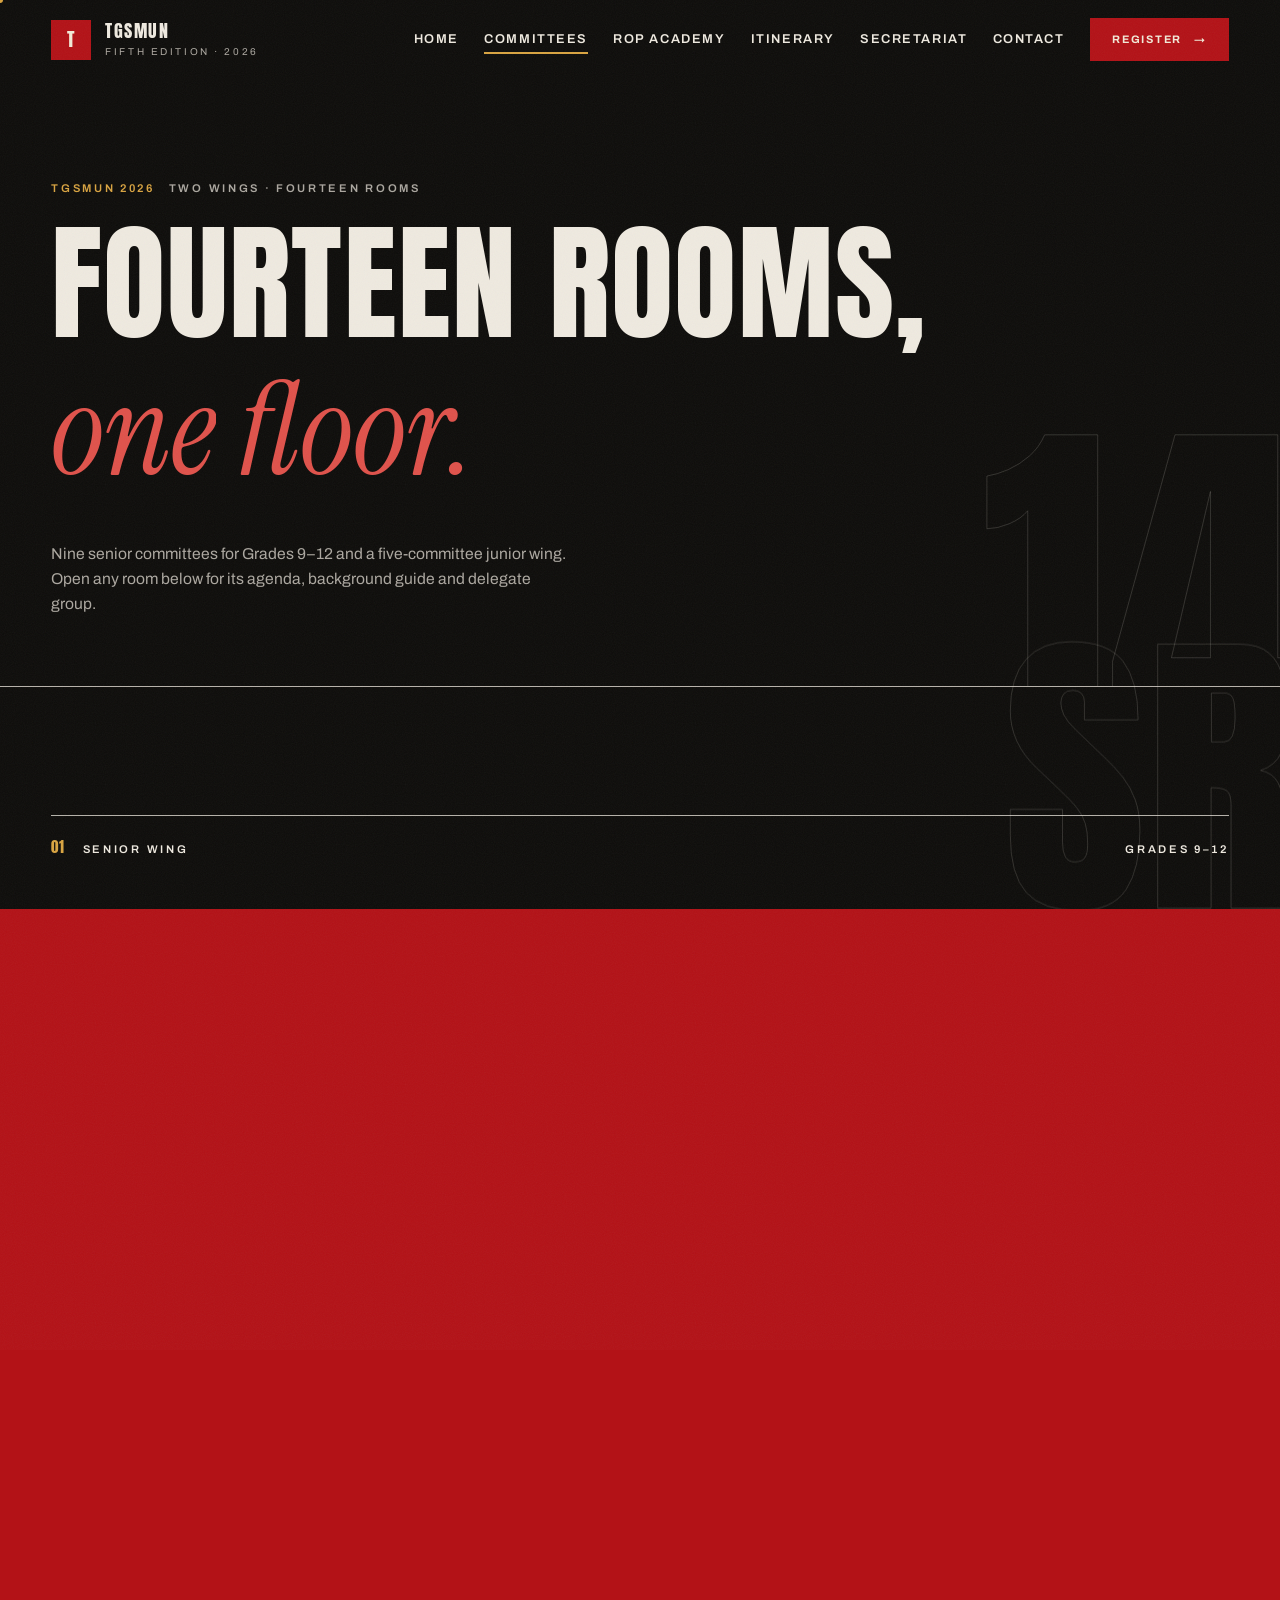
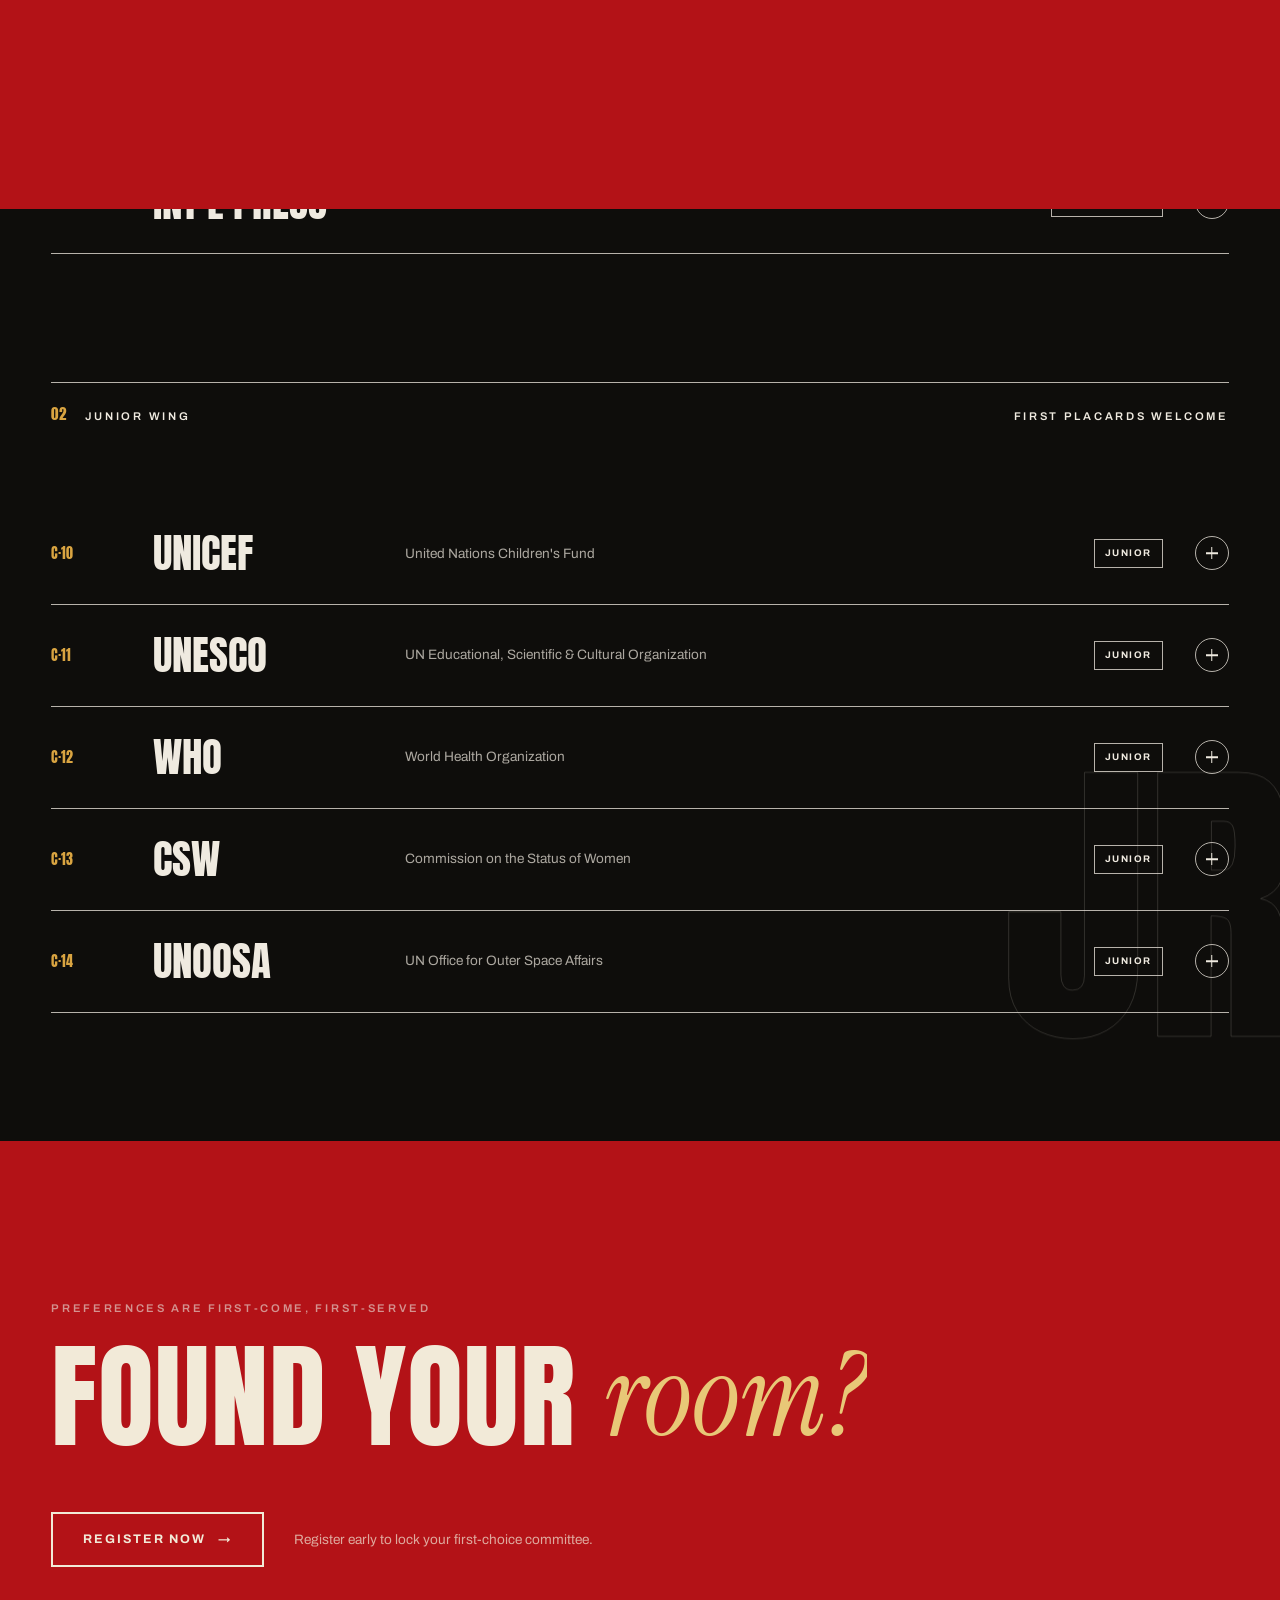
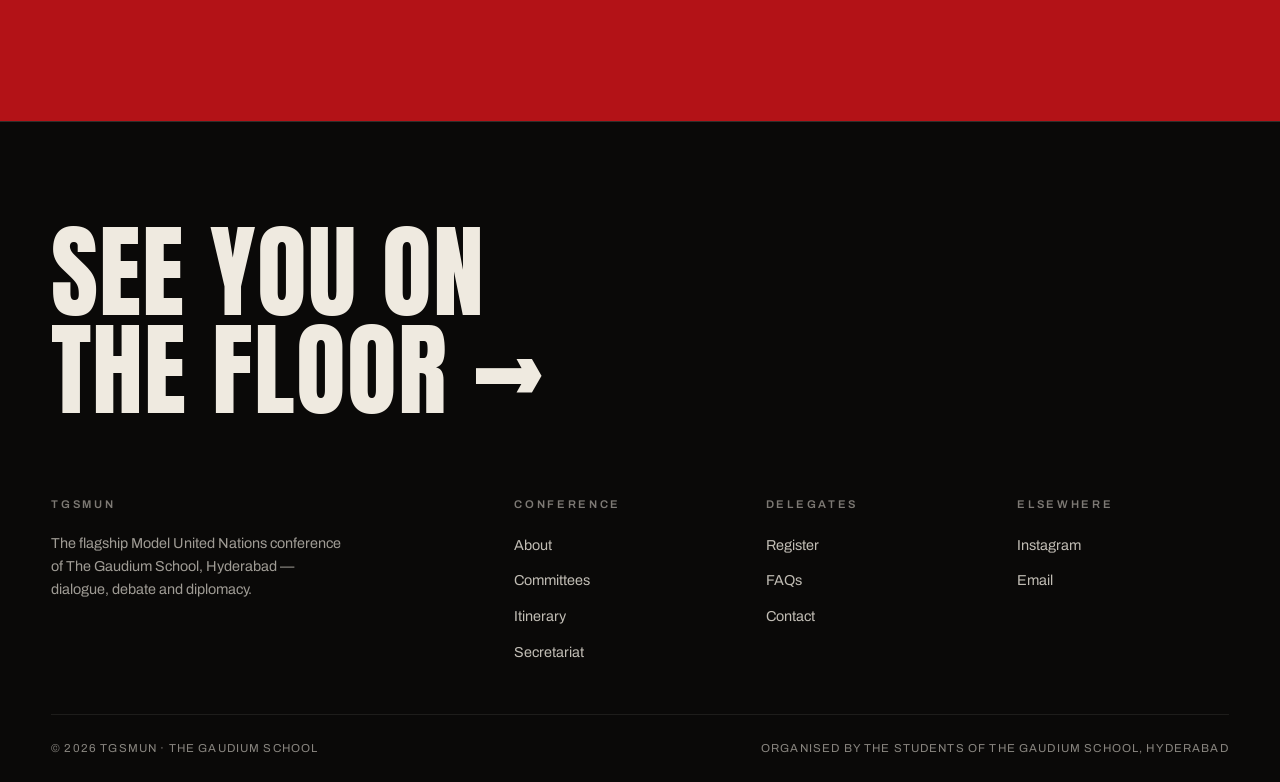
==== commit 9222aa02: "ROP Academy page + scroll intro on home ROP Academy moves from committees.html to its own rop.html p" ====
--- a/committees.html
+++ b/committees.html
@@ -33,6 +33,7 @@
       <nav class="nav-links">
         <a href="index.html">Home</a>
         <a href="committees.html" class="active">Committees</a>
+        <a href="rop.html">ROP Academy</a>
         <a href="index.html#schedule">Itinerary</a>
         <a href="secretariat.html">Secretariat</a>
         <a href="index.html#contact">Contact</a>
@@ -45,10 +46,11 @@
   <div class="menu-overlay">
     <a href="index.html"><i>01</i> Home</a>
     <a href="committees.html"><i>02</i> Committees</a>
-    <a href="register.html"><i>03</i> Register</a>
-    <a href="index.html#schedule"><i>04</i> Itinerary</a>
-    <a href="secretariat.html"><i>05</i> Secretariat</a>
-    <a href="index.html#contact"><i>06</i> Contact</a>
+    <a href="rop.html"><i>03</i> ROP Academy</a>
+    <a href="register.html"><i>04</i> Register</a>
+    <a href="index.html#schedule"><i>05</i> Itinerary</a>
+    <a href="secretariat.html"><i>06</i> Secretariat</a>
+    <a href="index.html#contact"><i>07</i> Contact</a>
   </div>
 
   <section class="page-hero">
@@ -144,7 +146,7 @@
             <div class="acc-cell"><span class="label label--gold">Agenda</span><p>To be announced.</p></div>
             <div class="acc-cell"><span class="label">Portfolios</span><p>Leaders across party lines. Allotments to be announced.</p></div>
             <div class="acc-cell"><span class="label">Background Guide</span><a class="btn btn--sm btn--ghost" href="#">Coming Soon</a></div>
-            <div class="acc-cell"><span class="label">Rules of Procedure</span><a class="btn btn--sm" href="#rop-aippm">Learn the ROP <span class="arr">→</span></a></div>
+            <div class="acc-cell"><span class="label">Rules of Procedure</span><a class="btn btn--sm" href="rop.html#rop-aippm">Learn the ROP <span class="arr">→</span></a></div>
           </div>
         </div>
       </div>
@@ -216,7 +218,7 @@
             <div class="acc-cell"><span class="label label--gold">The Premise</span><p>Draft the greatest roster in basketball history — and defend every pick on the floor.</p></div>
             <div class="acc-cell"><span class="label">Format</span><p>Semi-crisis draft. Portfolios to be announced.</p></div>
             <div class="acc-cell"><span class="label">Background Guide</span><a class="btn btn--sm btn--ghost" href="#">Coming Soon</a></div>
-            <div class="acc-cell"><span class="label">Rules of Procedure</span><a class="btn btn--sm" href="#rop-nba">Learn the ROP <span class="arr">→</span></a></div>
+            <div class="acc-cell"><span class="label">Rules of Procedure</span><a class="btn btn--sm" href="rop.html#rop-nba">Learn the ROP <span class="arr">→</span></a></div>
           </div>
         </div>
       </div>
@@ -340,157 +342,6 @@
             <div class="acc-cell"><span class="label">WhatsApp Group</span><a class="btn btn--sm btn--ghost" href="#">Link Soon</a></div>
           </div>
         </div>
-      </div>
-    </div>
-  </section>
-
-  <!-- ================= ROP ACADEMY ================= -->
-  <section class="section" id="rop" style="padding-top:0">
-    <div class="container">
-      <div class="sec-head rv">
-        <span class="idx">03</span>
-        <span class="label">ROP Academy</span>
-        <span class="grow"></span>
-        <span class="label label--red">AIPPM &amp; NBA Draft</span>
-      </div>
-      <p class="page-sub rv" style="margin-bottom: clamp(30px, 4vw, 50px)">
-        Two of our committees run on special rules of procedure. Read the primer,
-        then test yourself — the final ROP ships with each background guide.
-      </p>
-
-      <!-- AIPPM -->
-      <div class="rop-block rv" id="rop-aippm">
-        <h2 class="display">AIPPM — How the Meet runs</h2>
-        <p class="rop-sub">
-          The All India Political Parties Meet is not a UN committee: there are no countries,
-          no placards with flags, and no resolutions. You portray a real Indian political
-          leader, argue your party's line, and fight for a joint statement everyone can sign.
-        </p>
-        <div class="rop-steps">
-          <div class="rop-step"><b><i>01</i>Portfolios, not countries</b><p>Every delegate represents a leader from an Indian political party — you speak as that person, with their party's positions and rivalries.</p></div>
-          <div class="rop-step"><b><i>02</i>Sessions of deliberation</b><p>Debate flows through moderated discussion on sub-topics set by the Moderator, with informal huddles to build cross-party blocs.</p></div>
-          <div class="rop-step"><b><i>03</i>Points &amp; interjections</b><p>Sharp, short interjections replace formal points — wit and political knowledge score as heavily as volume.</p></div>
-          <div class="rop-step"><b><i>04</i>Documentation</b><p>The Meet works toward a joint communiqué; dissenting blocs may publish their own notes of dissent.</p></div>
-          <div class="rop-step"><b><i>05</i>Press is watching</b><p>The International Press sits in — expect your best one-liner (or worst slip) in the evening paper.</p></div>
-          <div class="rop-step"><b><i>06</i>Winning the room</b><p>Awards weigh research, consistency of portrayal, and your role in the final consensus — not just airtime.</p></div>
-        </div>
-
-        <div class="quiz" data-quiz>
-          <div class="quiz-tag">
-            <span class="label label--gold">Test your understanding</span>
-            <span class="quiz-score" data-score>0 / 4 correct</span>
-          </div>
-          <div class="qz">
-            <p class="qz-q"><span class="qn">Q1</span>In AIPPM, who do you represent?</p>
-            <div class="qz-opts">
-              <button class="qz-opt">A UN member state</button>
-              <button class="qz-opt" data-correct>A real Indian political leader</button>
-              <button class="qz-opt">A fictional character</button>
-              <button class="qz-opt">Your school</button>
-            </div>
-            <p class="qz-why">AIPPM is portfolio-based — you speak as an actual leader, carrying their party's line into the Meet.</p>
-          </div>
-          <div class="qz">
-            <p class="qz-q"><span class="qn">Q2</span>What does the Meet work toward instead of a resolution?</p>
-            <div class="qz-opts">
-              <button class="qz-opt">A treaty</button>
-              <button class="qz-opt">A press release</button>
-              <button class="qz-opt" data-correct>A joint communiqué</button>
-              <button class="qz-opt">A constitutional amendment</button>
-            </div>
-            <p class="qz-why">The output document is a joint communiqué — with notes of dissent from blocs that refuse to sign.</p>
-          </div>
-          <div class="qz">
-            <p class="qz-q"><span class="qn">Q3</span>Can you contradict your leader's real party position?</p>
-            <div class="qz-opts">
-              <button class="qz-opt">Yes, anything goes</button>
-              <button class="qz-opt" data-correct>Only with strong in-portfolio justification</button>
-              <button class="qz-opt">Never, under any circumstance</button>
-              <button class="qz-opt">Only in the final session</button>
-            </div>
-            <p class="qz-why">Consistency of portrayal is scored — departures from the party line need political logic your leader could actually defend.</p>
-          </div>
-          <div class="qz">
-            <p class="qz-q"><span class="qn">Q4</span>What matters most for awards in AIPPM?</p>
-            <div class="qz-opts">
-              <button class="qz-opt">Speaking the loudest and longest</button>
-              <button class="qz-opt">Quoting the most statistics</button>
-              <button class="qz-opt" data-correct>Research, portrayal and building consensus</button>
-              <button class="qz-opt">Winning every argument</button>
-            </div>
-            <p class="qz-why">The gavel goes to delegates who know their politics, stay in character, and move the room toward agreement.</p>
-          </div>
-        </div>
-      </div>
-
-      <!-- NBA Draft -->
-      <div class="rop-block rv" id="rop-nba">
-        <h2 class="display">NBA All-Time Greats Draft — How it runs</h2>
-        <p class="rop-sub">
-          A semi-crisis unlike anything else on the floor: general managers drafting from
-          every era of basketball history to build the greatest roster of all time — then
-          defending it under fire from the room and the crisis desk.
-        </p>
-        <div class="rop-steps">
-          <div class="rop-step"><b><i>01</i>You are a GM</b><p>Each delegate manages a franchise. Your job: assemble the best possible roster from every player in NBA history.</p></div>
-          <div class="rop-step"><b><i>02</i>The draft</b><p>Picks proceed in a snake order set by the Executive Board. Once a player is taken, they're gone — value your board.</p></div>
-          <div class="rop-step"><b><i>03</i>Defend the pick</b><p>After each round, the floor opens: you justify your pick on eras, stats, fit and legacy — and attack everyone else's.</p></div>
-          <div class="rop-step"><b><i>04</i>Trades &amp; directives</b><p>Between rounds, GMs may negotiate trades and send directives to the crisis desk — injuries, scandals and twists arrive without warning.</p></div>
-          <div class="rop-step"><b><i>05</i>The verdict</b><p>Rosters are judged by committee vote and Executive Board scoring across balance, argumentation and adaptability.</p></div>
-          <div class="rop-step"><b><i>06</i>Know the game</b><p>Stats win arguments, but stories win rooms — eras, rivalries and championship DNA all count.</p></div>
-        </div>
-
-        <div class="quiz" data-quiz>
-          <div class="quiz-tag">
-            <span class="label label--gold">Test your understanding</span>
-            <span class="quiz-score" data-score>0 / 4 correct</span>
-          </div>
-          <div class="qz">
-            <p class="qz-q"><span class="qn">Q1</span>What is your role in this committee?</p>
-            <div class="qz-opts">
-              <button class="qz-opt">An NBA player</button>
-              <button class="qz-opt" data-correct>A general manager building a roster</button>
-              <button class="qz-opt">A referee</button>
-              <button class="qz-opt">A sports journalist</button>
-            </div>
-            <p class="qz-why">Every delegate is a GM — the players are your draft pool, not your portfolio.</p>
-          </div>
-          <div class="qz">
-            <p class="qz-q"><span class="qn">Q2</span>A player you wanted was just drafted by another GM. What now?</p>
-            <div class="qz-opts">
-              <button class="qz-opt">Draft them anyway</button>
-              <button class="qz-opt">Appeal to the Executive Board</button>
-              <button class="qz-opt" data-correct>Adapt your board — or negotiate a trade</button>
-              <button class="qz-opt">Forfeit your next pick</button>
-            </div>
-            <p class="qz-why">Drafted players are gone. Great GMs re-rank on the fly and use the trade window between rounds.</p>
-          </div>
-          <div class="qz">
-            <p class="qz-q"><span class="qn">Q3</span>What makes it a *semi-crisis* committee?</p>
-            <div class="qz-opts">
-              <button class="qz-opt">There are no rules</button>
-              <button class="qz-opt" data-correct>The crisis desk injects twists between structured draft rounds</button>
-              <button class="qz-opt">Debate is optional</button>
-              <button class="qz-opt">It runs overnight</button>
-            </div>
-            <p class="qz-why">The structured draft is the backbone; injuries, scandals and surprise events from the desk keep it live.</p>
-          </div>
-          <div class="qz">
-            <p class="qz-q"><span class="qn">Q4</span>How are rosters finally judged?</p>
-            <div class="qz-opts">
-              <button class="qz-opt">Highest combined career points</button>
-              <button class="qz-opt">Coin toss</button>
-              <button class="qz-opt">Whoever drafted first wins</button>
-              <button class="qz-opt" data-correct>Committee vote plus Executive Board scoring</button>
-            </div>
-            <p class="qz-why">Balance, argumentation and adaptability are scored — a stat sheet alone won't carry a weak defence.</p>
-          </div>
-        </div>
-      </div>
-
-      <div class="note-plate rv">
-        <b>Note —</b> these primers are a warm-up, not the rulebook. The binding ROP for every
-        committee ships with its background guide before the conference.
       </div>
     </div>
   </section>
@@ -566,29 +417,6 @@
     setTimeout(openFromHash, 600);
     addEventListener("hashchange", openFromHash);
 
-    // ROP quizzes
-    document.querySelectorAll("[data-quiz]").forEach((quiz) => {
-      const scoreEl = quiz.querySelector("[data-score]");
-      const total = quiz.querySelectorAll(".qz").length;
-      let score = 0, answered = 0;
-      quiz.querySelectorAll(".qz").forEach((qz) => {
-        qz.querySelectorAll(".qz-opt").forEach((opt) => {
-          opt.addEventListener("click", () => {
-            if (qz.classList.contains("done")) return;
-            qz.classList.add("done");
-            answered++;
-            const correct = opt.hasAttribute("data-correct");
-            if (correct) score++;
-            else opt.classList.add("wrong");
-            qz.querySelector("[data-correct]").classList.add("correct");
-            scoreEl.textContent = `${score} / ${total} correct`;
-            if (answered === total) {
-              scoreEl.textContent += score === total ? " — gavel material" : " — read the guide again";
-            }
-          });
-        });
-      });
-    });
   </script>
 </body>
 </html>
--- a/assets/css/style.css
+++ b/assets/css/style.css
@@ -211,7 +211,7 @@
 .brand-text strong { font-family: var(--font-display); font-weight: 400; font-size: 1.15rem; letter-spacing: 0.08em; display: block; }
 .brand-text span { font-size: 0.62rem; letter-spacing: 0.26em; text-transform: uppercase; color: var(--ink-70); }
 
-.nav-links { display: flex; align-items: center; gap: 34px; }
+.nav-links { display: flex; align-items: center; gap: clamp(18px, 2vw, 30px); }
 .nav-links > a:not(.btn) {
   font-size: 0.8rem;
   font-weight: 600;
@@ -1095,3 +1095,42 @@
 .qz-why { display: none; margin-top: 10px; font-size: 0.85rem; color: var(--ink-70); border-left: 2px solid var(--gold); padding-left: 12px; }
 .qz.done .qz-why { display: block; }
 @media (max-width: 700px) { .qz-opts { grid-template-columns: 1fr; } }
+
+
+/* ---------- scroll intro (single element -> home) ---------- */
+.intro { position: relative; height: 200vh; }
+.intro-sticky {
+  position: sticky; top: 0;
+  height: 100svh;
+  background: var(--red);
+  color: var(--ivory);
+  z-index: 600;
+  display: flex; flex-direction: column;
+  align-items: center; justify-content: center;
+  overflow: clip;
+}
+.intro-word {
+  font-family: var(--font-display);
+  font-size: clamp(3.6rem, 14vw, 13rem);
+  text-transform: uppercase;
+  line-height: 1;
+  display: flex;
+  overflow: hidden;
+  will-change: transform;
+}
+.intro-word span { display: inline-block; transform: translateY(110%); animation: loadup 0.8s var(--ease-out) forwards; }
+.intro-tag { margin-top: 18px; color: rgba(242, 234, 216, 0.75); text-align: center; }
+.intro-hint {
+  position: absolute; bottom: clamp(24px, 5vh, 46px);
+  display: grid; place-items: center; gap: 10px;
+  font-size: 0.62rem; letter-spacing: 0.3em; text-transform: uppercase;
+  color: rgba(242, 234, 216, 0.8);
+}
+.intro-hint i { width: 1px; height: 44px; background: currentColor; animation: hintline 1.7s var(--ease-inout) infinite; }
+@keyframes hintline {
+  0% { transform: scaleY(0); transform-origin: top; }
+  45% { transform: scaleY(1); transform-origin: top; }
+  55% { transform: scaleY(1); transform-origin: bottom; }
+  100% { transform: scaleY(0); transform-origin: bottom; }
+}
+@media (prefers-reduced-motion: reduce) { .intro { display: none; } }
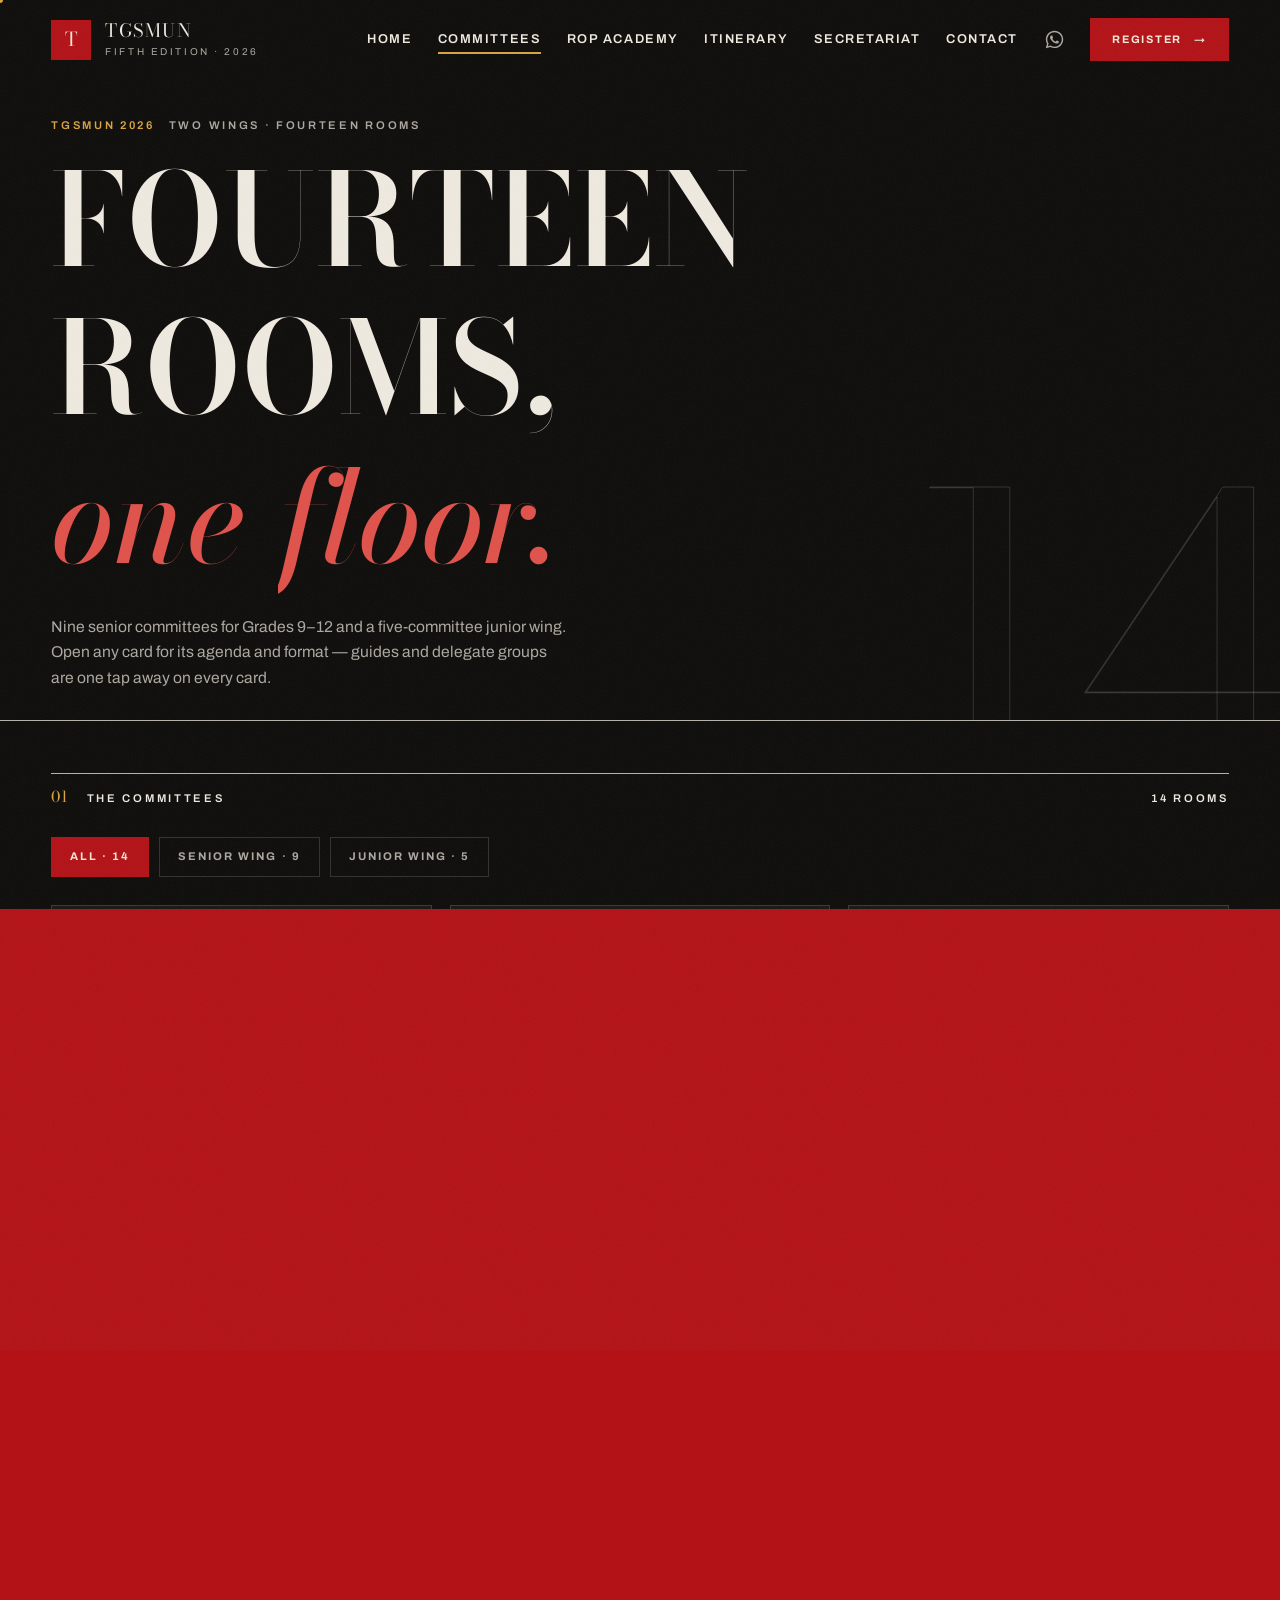
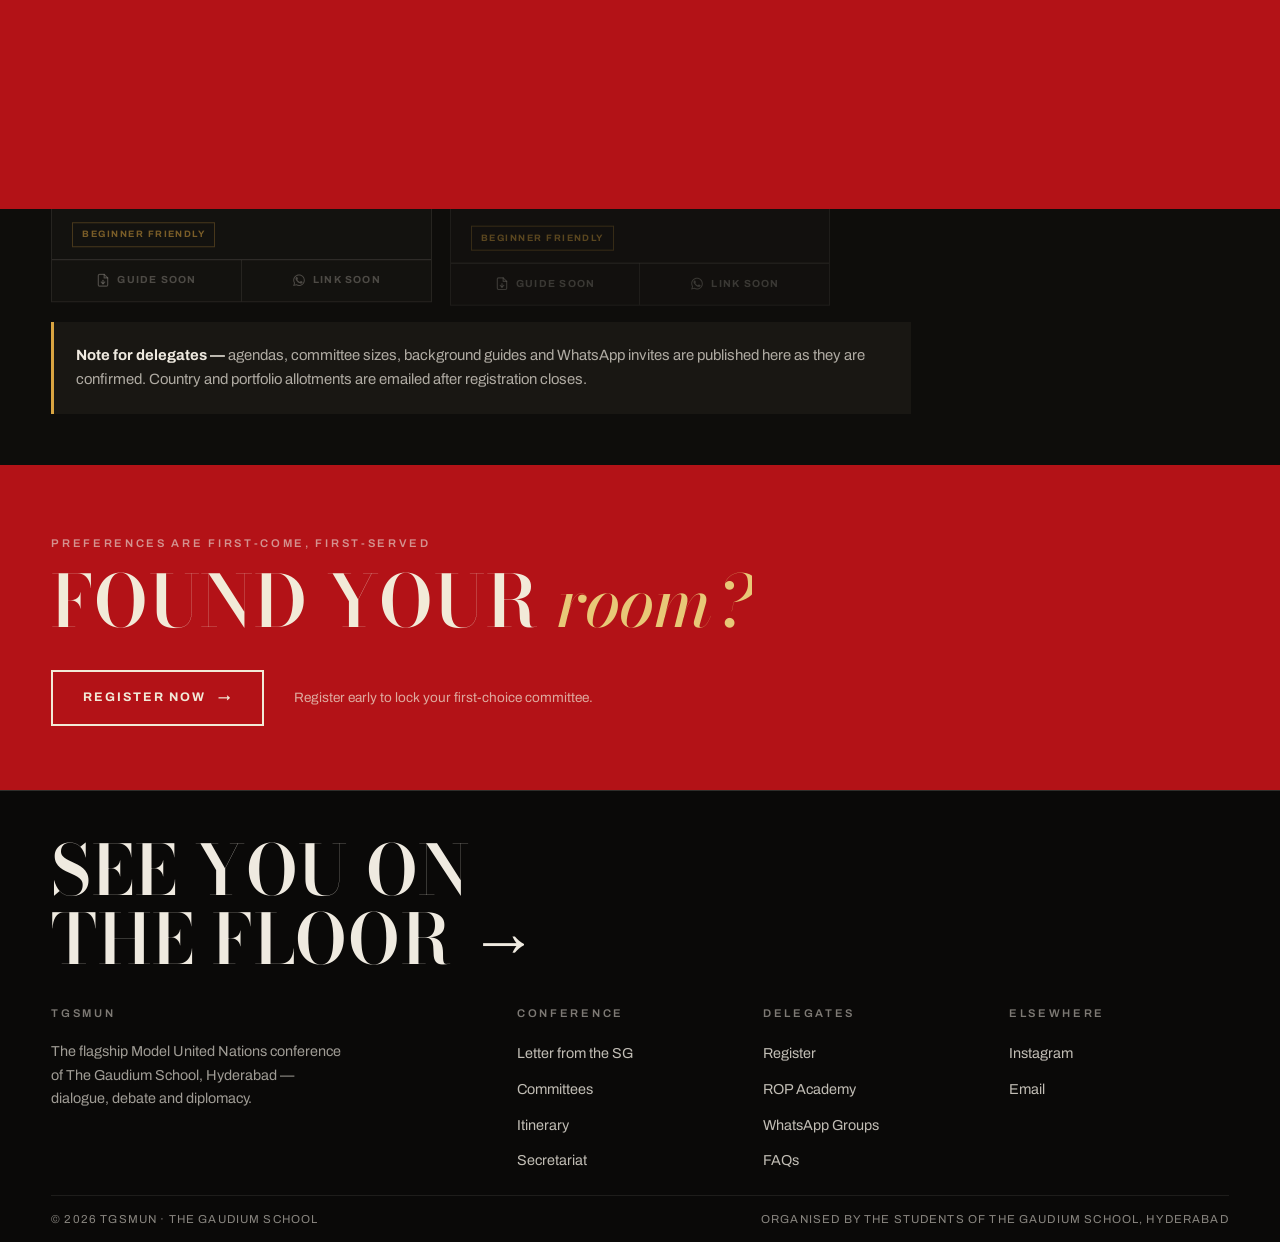
==== commit e2aba86e: "Overhaul 6,7,10: committee grid, ROP scenario quizzes, WhatsApp groups page Committees page is now a" ====
--- a/committees.html
+++ b/committees.html
@@ -4,13 +4,13 @@
   <meta charset="UTF-8" />
   <meta name="viewport" content="width=device-width, initial-scale=1.0" />
   <title>Committees — TGSMUN 2026</title>
-  <meta name="description" content="Fourteen committees across the senior and junior wings of TGSMUN 2026 — agendas, background guides and rules of procedure." />
+  <meta name="description" content="Fourteen committees across the senior and junior wings of TGSMUN 2026 — agendas, background guides, rules of procedure and delegate groups." />
   <link rel="preconnect" href="https://fonts.googleapis.com" />
   <link rel="preconnect" href="https://fonts.gstatic.com" crossorigin />
-  <link href="https://fonts.googleapis.com/css2?family=Anton&family=Archivo:wght@400;500;600;700&family=Instrument+Serif:ital@0;1&display=swap" rel="stylesheet" />
+  <link href="https://fonts.googleapis.com/css2?family=Bodoni+Moda:ital,opsz,wght@0,6..96,400..900;1,6..96,400..900&family=Archivo:wght@400;500;600;700&display=swap" rel="stylesheet" />
   <script>document.documentElement.classList.add("js")</script>
   <link rel="stylesheet" href="assets/css/style.css" />
-  <link rel="icon" href="data:image/svg+xml,<svg xmlns='http://www.w3.org/2000/svg' viewBox='0 0 100 100'><rect width='100' height='100' fill='%230e0d0b'/><text x='50' y='72' font-size='62' text-anchor='middle' fill='%23d9a441' font-family='Arial Narrow,sans-serif' font-weight='bold'>T</text></svg>" />
+  <link rel="icon" href="data:image/svg+xml,<svg xmlns='http://www.w3.org/2000/svg' viewBox='0 0 100 100'><rect width='100' height='100' fill='%230e0d0b'/><text x='50' y='72' font-size='62' text-anchor='middle' fill='%23d9a441' font-family='Georgia,serif' font-weight='bold'>T</text></svg>" />
 </head>
 <body>
 
@@ -37,6 +37,7 @@
         <a href="index.html#schedule">Itinerary</a>
         <a href="secretariat.html">Secretariat</a>
         <a href="index.html#contact">Contact</a>
+        <a href="whatsapp.html" class="nav-wa" aria-label="Delegate WhatsApp groups" title="Delegate WhatsApp groups"><svg viewBox="0 0 24 24" fill="currentColor" aria-hidden="true"><path d="M12.04 2C6.58 2 2.13 6.45 2.13 11.91c0 1.75.46 3.45 1.32 4.95L2 22l5.25-1.38a9.9 9.9 0 0 0 4.79 1.22h.01c5.46 0 9.91-4.45 9.91-9.91S17.5 2 12.04 2zm0 18.15h-.01a8.2 8.2 0 0 1-4.19-1.15l-.3-.18-3.12.82.83-3.04-.2-.31a8.16 8.16 0 0 1-1.25-4.38c0-4.54 3.7-8.23 8.24-8.23 2.2 0 4.27.86 5.82 2.42a8.18 8.18 0 0 1 2.41 5.82c0 4.54-3.69 8.23-8.23 8.23zm4.52-6.16c-.25-.12-1.47-.72-1.69-.81-.23-.08-.39-.12-.56.13-.16.24-.64.8-.79.97-.14.16-.29.18-.54.06-.25-.12-1.05-.39-1.99-1.23-.74-.66-1.23-1.47-1.38-1.72-.14-.25-.01-.38.11-.5.11-.11.25-.29.37-.44.13-.15.17-.25.25-.41.08-.17.04-.31-.02-.44-.06-.12-.56-1.35-.77-1.85-.2-.48-.41-.42-.56-.43h-.48c-.17 0-.44.06-.67.31-.23.25-.87.85-.87 2.07s.89 2.4 1.02 2.56c.12.17 1.75 2.67 4.23 3.74.59.26 1.05.41 1.41.52.59.19 1.13.16 1.56.1.48-.07 1.47-.6 1.68-1.18.21-.58.21-1.08.14-1.18-.06-.11-.22-.17-.47-.29z"/></svg></a>
         <a href="register.html" class="btn btn--solid btn--sm">Register <span class="arr">→</span></a>
       </nav>
       <button class="nav-toggle" aria-label="Menu"><span></span><span></span><span></span></button>
@@ -50,7 +51,8 @@
     <a href="register.html"><i>04</i> Register</a>
     <a href="index.html#schedule"><i>05</i> Itinerary</a>
     <a href="secretariat.html"><i>06</i> Secretariat</a>
-    <a href="index.html#contact"><i>07</i> Contact</a>
+    <a href="whatsapp.html"><i>07</i> WhatsApp Groups</a>
+    <a href="index.html#contact"><i>08</i> Contact</a>
   </div>
 
   <section class="page-hero">
@@ -63,285 +65,34 @@
       <h1 class="display split">Fourteen rooms,<br /><span class="serif-i">one floor.</span></h1>
       <p class="page-sub rv">
         Nine senior committees for Grades 9–12 and a five-committee junior wing.
-        Open any room below for its agenda, background guide and delegate group.
+        Open any card for its agenda and format — guides and delegate groups are
+        one tap away on every card.
       </p>
     </div>
   </section>
 
-  <!-- ================= SENIOR WING ================= -->
-  <section class="section wing" id="senior">
-    <span class="bg-wing" aria-hidden="true" data-plx="0.06">SR</span>
-    <div class="container">
-      <div class="sec-head rv">
+  <section class="section" id="grid">
+    <div class="container">
+      <div class="sec-head">
         <span class="idx">01</span>
-        <span class="label">Senior Wing</span>
+        <span class="label">The Committees</span>
         <span class="grow"></span>
-        <span class="label label--red">Grades 9–12</span>
-      </div>
-
-      <div class="acc rv" id="unsc">
-        <button class="acc-head" aria-expanded="false">
-          <span class="no">C·01</span>
-          <span class="abbr">UNSC</span>
-          <span class="full">United Nations Security Council</span>
-          <span class="tagchip tagchip--red">Double Delegation</span>
-          <span class="plus"></span>
-        </button>
-        <div class="acc-panel">
-          <div class="acc-grid">
-            <div class="acc-cell"><span class="label label--gold">Agenda</span><p>To be announced.</p></div>
-            <div class="acc-cell"><span class="label">Delegation</span><p>Double delegation — two delegates per country. Size to be announced.</p></div>
-            <div class="acc-cell"><span class="label">Background Guide</span><a class="btn btn--sm btn--ghost" href="#">Coming Soon</a></div>
-            <div class="acc-cell"><span class="label">WhatsApp Group</span><a class="btn btn--sm btn--ghost" href="#">Link Soon</a></div>
-          </div>
-        </div>
-      </div>
-
-      <div class="acc rv" id="unhrc">
-        <button class="acc-head" aria-expanded="false">
-          <span class="no">C·02</span>
-          <span class="abbr">UNHRC</span>
-          <span class="full">United Nations Human Rights Council</span>
-          <span class="tagchip">Senior</span>
-          <span class="plus"></span>
-        </button>
-        <div class="acc-panel">
-          <div class="acc-grid">
-            <div class="acc-cell"><span class="label label--gold">Agenda</span><p>To be announced.</p></div>
-            <div class="acc-cell"><span class="label">Delegation</span><p>Single delegation. Size to be announced.</p></div>
-            <div class="acc-cell"><span class="label">Background Guide</span><a class="btn btn--sm btn--ghost" href="#">Coming Soon</a></div>
-            <div class="acc-cell"><span class="label">WhatsApp Group</span><a class="btn btn--sm btn--ghost" href="#">Link Soon</a></div>
-          </div>
-        </div>
-      </div>
-
-      <div class="acc rv" id="disec">
-        <button class="acc-head" aria-expanded="false">
-          <span class="no">C·03</span>
-          <span class="abbr">DISEC</span>
-          <span class="full">Disarmament &amp; International Security Committee</span>
-          <span class="tagchip">Senior</span>
-          <span class="plus"></span>
-        </button>
-        <div class="acc-panel">
-          <div class="acc-grid">
-            <div class="acc-cell"><span class="label label--gold">Agenda</span><p>To be announced.</p></div>
-            <div class="acc-cell"><span class="label">Delegation</span><p>Single delegation. Size to be announced.</p></div>
-            <div class="acc-cell"><span class="label">Background Guide</span><a class="btn btn--sm btn--ghost" href="#">Coming Soon</a></div>
-            <div class="acc-cell"><span class="label">WhatsApp Group</span><a class="btn btn--sm btn--ghost" href="#">Link Soon</a></div>
-          </div>
-        </div>
-      </div>
-
-      <div class="acc rv" id="aippm">
-        <button class="acc-head" aria-expanded="false">
-          <span class="no">C·04</span>
-          <span class="abbr">AIPPM</span>
-          <span class="full">All India Political Parties Meet</span>
-          <span class="tagchip tagchip--red">Special ROP</span>
-          <span class="plus"></span>
-        </button>
-        <div class="acc-panel">
-          <div class="acc-grid">
-            <div class="acc-cell"><span class="label label--gold">Agenda</span><p>To be announced.</p></div>
-            <div class="acc-cell"><span class="label">Portfolios</span><p>Leaders across party lines. Allotments to be announced.</p></div>
-            <div class="acc-cell"><span class="label">Background Guide</span><a class="btn btn--sm btn--ghost" href="#">Coming Soon</a></div>
-            <div class="acc-cell"><span class="label">Rules of Procedure</span><a class="btn btn--sm" href="rop.html#rop-aippm">Learn the ROP <span class="arr">→</span></a></div>
-          </div>
-        </div>
-      </div>
-
-      <div class="acc rv" id="hcc">
-        <button class="acc-head" aria-expanded="false">
-          <span class="no">C·05</span>
-          <span class="abbr">HCC</span>
-          <span class="full">Historic Crisis Committee</span>
-          <span class="tagchip tagchip--red">Crisis</span>
-          <span class="plus"></span>
-        </button>
-        <div class="acc-panel">
-          <div class="acc-grid">
-            <div class="acc-cell"><span class="label label--gold">Briefing</span><p>To be announced.</p></div>
-            <div class="acc-cell"><span class="label">Format</span><p>Continuous crisis — directives, midnight updates, fast gavel.</p></div>
-            <div class="acc-cell"><span class="label">Background Guide</span><a class="btn btn--sm btn--ghost" href="#">Coming Soon</a></div>
-            <div class="acc-cell"><span class="label">WhatsApp Group</span><a class="btn btn--sm btn--ghost" href="#">Link Soon</a></div>
-          </div>
-        </div>
-      </div>
-
-      <div class="acc rv" id="oas">
-        <button class="acc-head" aria-expanded="false">
-          <span class="no">C·06</span>
-          <span class="abbr">OAS</span>
-          <span class="full">Organization of American States</span>
-          <span class="tagchip">Senior</span>
-          <span class="plus"></span>
-        </button>
-        <div class="acc-panel">
-          <div class="acc-grid">
-            <div class="acc-cell"><span class="label label--gold">Agenda</span><p>To be announced.</p></div>
-            <div class="acc-cell"><span class="label">Delegation</span><p>Single delegation. Size to be announced.</p></div>
-            <div class="acc-cell"><span class="label">Background Guide</span><a class="btn btn--sm btn--ghost" href="#">Coming Soon</a></div>
-            <div class="acc-cell"><span class="label">WhatsApp Group</span><a class="btn btn--sm btn--ghost" href="#">Link Soon</a></div>
-          </div>
-        </div>
-      </div>
-
-      <div class="acc rv" id="opec">
-        <button class="acc-head" aria-expanded="false">
-          <span class="no">C·07</span>
-          <span class="abbr">OPEC</span>
-          <span class="full">Organization of the Petroleum Exporting Countries</span>
-          <span class="tagchip tagchip--red">Crisis</span>
-          <span class="plus"></span>
-        </button>
-        <div class="acc-panel">
-          <div class="acc-grid">
-            <div class="acc-cell"><span class="label label--gold">Briefing</span><p>Crisis briefing to be announced.</p></div>
-            <div class="acc-cell"><span class="label">Format</span><p>Crisis committee — expect the market to move against you.</p></div>
-            <div class="acc-cell"><span class="label">Background Guide</span><a class="btn btn--sm btn--ghost" href="#">Coming Soon</a></div>
-            <div class="acc-cell"><span class="label">WhatsApp Group</span><a class="btn btn--sm btn--ghost" href="#">Link Soon</a></div>
-          </div>
-        </div>
-      </div>
-
-      <div class="acc rv" id="nba">
-        <button class="acc-head" aria-expanded="false">
-          <span class="no">C·08</span>
-          <span class="abbr">NBA Draft</span>
-          <span class="full">All-Time Greats Draft</span>
-          <span class="tagchip tagchip--red">Semi-Crisis · Special ROP</span>
-          <span class="plus"></span>
-        </button>
-        <div class="acc-panel">
-          <div class="acc-grid">
-            <div class="acc-cell"><span class="label label--gold">The Premise</span><p>Draft the greatest roster in basketball history — and defend every pick on the floor.</p></div>
-            <div class="acc-cell"><span class="label">Format</span><p>Semi-crisis draft. Portfolios to be announced.</p></div>
-            <div class="acc-cell"><span class="label">Background Guide</span><a class="btn btn--sm btn--ghost" href="#">Coming Soon</a></div>
-            <div class="acc-cell"><span class="label">Rules of Procedure</span><a class="btn btn--sm" href="rop.html#rop-nba">Learn the ROP <span class="arr">→</span></a></div>
-          </div>
-        </div>
-      </div>
-
-      <div class="acc rv" id="ip">
-        <button class="acc-head" aria-expanded="false">
-          <span class="no">C·09</span>
-          <span class="abbr">Int'l Press</span>
-          <span class="full">International Press</span>
-          <span class="tagchip">Press Corps</span>
-          <span class="plus"></span>
-        </button>
-        <div class="acc-panel">
-          <div class="acc-grid">
-            <div class="acc-cell"><span class="label label--gold">Mandate</span><p>Journalism, photography and caricature across all committees.</p></div>
-            <div class="acc-cell"><span class="label">Roles</span><p>Journalist · Photographer · Caricaturist. Seats to be announced.</p></div>
-            <div class="acc-cell"><span class="label">Background Guide</span><a class="btn btn--sm btn--ghost" href="#">Coming Soon</a></div>
-            <div class="acc-cell"><span class="label">WhatsApp Group</span><a class="btn btn--sm btn--ghost" href="#">Link Soon</a></div>
-          </div>
-        </div>
-      </div>
-    </div>
-  </section>
-
-  <!-- ================= JUNIOR WING ================= -->
-  <section class="section wing" id="junior" style="padding-top:0">
-    <span class="bg-wing" aria-hidden="true" data-plx="0.05" style="top:auto;bottom:-0.1em">JR</span>
-    <div class="container">
-      <div class="sec-head rv">
-        <span class="idx">02</span>
-        <span class="label">Junior Wing</span>
-        <span class="grow"></span>
-        <span class="label label--gold">First placards welcome</span>
-      </div>
-
-      <div class="acc rv" id="unicef">
-        <button class="acc-head" aria-expanded="false">
-          <span class="no">C·10</span>
-          <span class="abbr">UNICEF</span>
-          <span class="full">United Nations Children's Fund</span>
-          <span class="tagchip">Junior</span>
-          <span class="plus"></span>
-        </button>
-        <div class="acc-panel">
-          <div class="acc-grid">
-            <div class="acc-cell"><span class="label label--gold">Agenda</span><p>To be announced.</p></div>
-            <div class="acc-cell"><span class="label">Delegation</span><p>Single delegation. Size to be announced.</p></div>
-            <div class="acc-cell"><span class="label">Background Guide</span><a class="btn btn--sm btn--ghost" href="#">Coming Soon</a></div>
-            <div class="acc-cell"><span class="label">WhatsApp Group</span><a class="btn btn--sm btn--ghost" href="#">Link Soon</a></div>
-          </div>
-        </div>
-      </div>
-
-      <div class="acc rv" id="unesco">
-        <button class="acc-head" aria-expanded="false">
-          <span class="no">C·11</span>
-          <span class="abbr">UNESCO</span>
-          <span class="full">UN Educational, Scientific &amp; Cultural Organization</span>
-          <span class="tagchip">Junior</span>
-          <span class="plus"></span>
-        </button>
-        <div class="acc-panel">
-          <div class="acc-grid">
-            <div class="acc-cell"><span class="label label--gold">Agenda</span><p>To be announced.</p></div>
-            <div class="acc-cell"><span class="label">Delegation</span><p>Single delegation. Size to be announced.</p></div>
-            <div class="acc-cell"><span class="label">Background Guide</span><a class="btn btn--sm btn--ghost" href="#">Coming Soon</a></div>
-            <div class="acc-cell"><span class="label">WhatsApp Group</span><a class="btn btn--sm btn--ghost" href="#">Link Soon</a></div>
-          </div>
-        </div>
-      </div>
-
-      <div class="acc rv" id="who">
-        <button class="acc-head" aria-expanded="false">
-          <span class="no">C·12</span>
-          <span class="abbr">WHO</span>
-          <span class="full">World Health Organization</span>
-          <span class="tagchip">Junior</span>
-          <span class="plus"></span>
-        </button>
-        <div class="acc-panel">
-          <div class="acc-grid">
-            <div class="acc-cell"><span class="label label--gold">Agenda</span><p>To be announced.</p></div>
-            <div class="acc-cell"><span class="label">Delegation</span><p>Single delegation. Size to be announced.</p></div>
-            <div class="acc-cell"><span class="label">Background Guide</span><a class="btn btn--sm btn--ghost" href="#">Coming Soon</a></div>
-            <div class="acc-cell"><span class="label">WhatsApp Group</span><a class="btn btn--sm btn--ghost" href="#">Link Soon</a></div>
-          </div>
-        </div>
-      </div>
-
-      <div class="acc rv" id="csw">
-        <button class="acc-head" aria-expanded="false">
-          <span class="no">C·13</span>
-          <span class="abbr">CSW</span>
-          <span class="full">Commission on the Status of Women</span>
-          <span class="tagchip">Junior</span>
-          <span class="plus"></span>
-        </button>
-        <div class="acc-panel">
-          <div class="acc-grid">
-            <div class="acc-cell"><span class="label label--gold">Agenda</span><p>To be announced.</p></div>
-            <div class="acc-cell"><span class="label">Delegation</span><p>Single delegation. Size to be announced.</p></div>
-            <div class="acc-cell"><span class="label">Background Guide</span><a class="btn btn--sm btn--ghost" href="#">Coming Soon</a></div>
-            <div class="acc-cell"><span class="label">WhatsApp Group</span><a class="btn btn--sm btn--ghost" href="#">Link Soon</a></div>
-          </div>
-        </div>
-      </div>
-
-      <div class="acc rv" id="unoosa">
-        <button class="acc-head" aria-expanded="false">
-          <span class="no">C·14</span>
-          <span class="abbr">UNOOSA</span>
-          <span class="full">UN Office for Outer Space Affairs</span>
-          <span class="tagchip">Junior</span>
-          <span class="plus"></span>
-        </button>
-        <div class="acc-panel">
-          <div class="acc-grid">
-            <div class="acc-cell"><span class="label label--gold">Agenda</span><p>To be announced.</p></div>
-            <div class="acc-cell"><span class="label">Delegation</span><p>Single delegation. Size to be announced.</p></div>
-            <div class="acc-cell"><span class="label">Background Guide</span><a class="btn btn--sm btn--ghost" href="#">Coming Soon</a></div>
-            <div class="acc-cell"><span class="label">WhatsApp Group</span><a class="btn btn--sm btn--ghost" href="#">Link Soon</a></div>
-          </div>
-        </div>
+        <span class="label label--red" id="com-count">14 rooms</span>
+      </div>
+
+      <!-- filter: the grid itself is interactive, not just the cards -->
+      <div class="filter-bar" role="tablist" aria-label="Filter committees by wing">
+        <button class="filter-btn on" data-filter="all" role="tab" aria-selected="true">All · 14</button>
+        <button class="filter-btn" data-filter="senior" role="tab" aria-selected="false">Senior Wing · 9</button>
+        <button class="filter-btn" data-filter="junior" role="tab" aria-selected="false">Junior Wing · 5</button>
+      </div>
+
+      <div class="com-grid" id="com-grid"><!-- rendered from assets/js/committees.js --></div>
+
+      <div class="note-plate rv" style="margin-top: clamp(20px, 2.4vw, 32px)">
+        <b>Note for delegates —</b> agendas, committee sizes, background guides and
+        WhatsApp invites are published here as they are confirmed. Country and
+        portfolio allotments are emailed after registration closes.
       </div>
     </div>
   </section>
@@ -368,7 +119,7 @@
         <div>
           <span class="label">Conference</span>
           <ul>
-            <li><a href="index.html#about">About</a></li>
+            <li><a href="index.html#letter">Letter from the SG</a></li>
             <li><a href="committees.html">Committees</a></li>
             <li><a href="index.html#schedule">Itinerary</a></li>
             <li><a href="secretariat.html">Secretariat</a></li>
@@ -378,8 +129,9 @@
           <span class="label">Delegates</span>
           <ul>
             <li><a href="register.html">Register</a></li>
+            <li><a href="rop.html">ROP Academy</a></li>
+            <li><a href="whatsapp.html">WhatsApp Groups</a></li>
             <li><a href="index.html#faq">FAQs</a></li>
-            <li><a href="index.html#contact">Contact</a></li>
           </ul>
         </div>
         <div>
@@ -397,26 +149,132 @@
     </div>
   </footer>
 
+  <script src="assets/js/vendor/anime.umd.min.js"></script>
+  <script src="assets/js/committees.js"></script>
   <script src="assets/js/main.js"></script>
   <script>
-    // committee dossier accordions
-    document.querySelectorAll(".acc").forEach((acc) => {
-      const head = acc.querySelector(".acc-head");
-      const panel = acc.querySelector(".acc-panel");
-      head.addEventListener("click", () => {
-        const open = acc.classList.toggle("open");
-        panel.style.maxHeight = open ? panel.scrollHeight + "px" : "0";
-        head.setAttribute("aria-expanded", open);
+  (function () {
+    const grid = document.getElementById("com-grid");
+    const data = window.TGSMUN_COMMITTEES || [];
+    const I = window.TGSMUN_ICONS;
+    const A = window.anime || {};
+    const reducedMo = matchMedia("(prefers-reduced-motion: reduce)").matches;
+
+    /* ---------- render cards from the shared data source ---------- */
+    grid.innerHTML = data.map((c, i) => {
+      const tags = c.tags.map((t) => {
+        const cls = /Crisis|Special ROP|Double/.test(t) ? "ctag ctag--red"
+                  : /Beginner/.test(t) ? "ctag ctag--gold" : "ctag";
+        return `<span class="${cls}">${t}</span>`;
+      }).join("");
+
+      const guide = c.guide
+        ? `<a class="cbtn" href="${c.guide}" target="_blank" rel="noopener">${I.doc} Background Guide</a>`
+        : `<span class="cbtn cbtn--soon" aria-disabled="true">${I.doc} Guide Soon</span>`;
+
+      const wa = c.whatsapp
+        ? `<a class="cbtn cbtn--wa" href="${c.whatsapp}" target="_blank" rel="noopener">${I.whatsapp} Join Group</a>`
+        : `<span class="cbtn cbtn--soon" aria-disabled="true">${I.whatsapp} Link Soon</span>`;
+
+      const rop = c.rop
+        ? `<div class="ccard-row"><span class="label label--gold">Rules of Procedure</span>
+             <p><a href="${c.rop}" style="color:var(--gold);border-bottom:1px solid currentColor">Learn the ROP →</a></p></div>`
+        : "";
+
+      return `
+      <article class="ccard rv" id="${c.id}" data-wing="${c.wing}" style="--i:${i}">
+        <button class="ccard-top" aria-expanded="false" aria-controls="body-${c.id}">
+          ${window.tgsmunCrest(c)}
+          <span class="ccard-id">
+            <b>${c.abbr}</b>
+            <span>${c.name}</span>
+          </span>
+          <span class="ccard-chevron">${I.chevron}</span>
+        </button>
+        <div class="ccard-tags">${tags}</div>
+        <div class="ccard-body" id="body-${c.id}">
+          <div class="ccard-body-inner">
+            <div class="ccard-row"><span class="label label--gold">Agenda</span><p>${c.agenda}</p></div>
+            <div class="ccard-row"><span class="label">Format</span><p>${c.delegation}</p></div>
+            ${rop}
+          </div>
+        </div>
+        <div class="ccard-actions">${guide}${wa}</div>
+      </article>`;
+    }).join("");
+
+    const cards = [...grid.querySelectorAll(".ccard")];
+    if (window.tgsmunCursorHot) cards.forEach(window.tgsmunCursorHot);
+
+    /* ---------- expand / collapse (click or tap — no hover dependency) ---------- */
+    function setOpen(card, open) {
+      const body = card.querySelector(".ccard-body");
+      const btn = card.querySelector(".ccard-top");
+      card.classList.toggle("open", open);
+      btn.setAttribute("aria-expanded", open);
+      const target = open ? body.querySelector(".ccard-body-inner").offsetHeight + 10 : 0;
+      if (A.animate && !reducedMo) {
+        A.animate(body, { height: target + "px", duration: 380, ease: "outQuad" });
+      } else {
+        body.style.height = target + "px";
+      }
+    }
+    cards.forEach((card) => {
+      card.querySelector(".ccard-top").addEventListener("click", () => {
+        setOpen(card, !card.classList.contains("open"));
       });
     });
-    // deep links (e.g. committees.html#aippm) open their dossier
-    const openFromHash = () => {
-      const target = location.hash && document.querySelector(location.hash + ".acc");
-      if (target && !target.classList.contains("open")) target.querySelector(".acc-head").click();
-    };
-    setTimeout(openFromHash, 600);
+
+    /* ---------- filter ---------- */
+    const countEl = document.getElementById("com-count");
+    document.querySelectorAll(".filter-btn").forEach((btn) => {
+      btn.addEventListener("click", () => {
+        const f = btn.dataset.filter;
+        document.querySelectorAll(".filter-btn").forEach((b) => {
+          b.classList.toggle("on", b === btn);
+          b.setAttribute("aria-selected", b === btn);
+        });
+        const shown = [];
+        cards.forEach((card) => {
+          const show = f === "all" || card.dataset.wing === f;
+          card.hidden = !show;
+          if (show) shown.push(card);
+        });
+        countEl.textContent = shown.length + (shown.length === 1 ? " room" : " rooms");
+        if (A.animate && A.stagger && !reducedMo) {
+          A.animate(shown, {
+            opacity: [0, 1], y: [14, 0], duration: 420, ease: "outQuad", delay: A.stagger(40),
+          });
+        }
+      });
+    });
+
+    /* ---------- entrance stagger on scroll-into-view ---------- */
+    if (A.animate && A.stagger && !reducedMo) {
+      const seen = new WeakSet();
+      const gio = new IntersectionObserver((entries) => {
+        const batch = entries.filter((e) => e.isIntersecting && !seen.has(e.target)).map((e) => {
+          seen.add(e.target); gio.unobserve(e.target); return e.target;
+        });
+        if (!batch.length) return;
+        A.animate(batch, { opacity: [0, 1], y: [22, 0], duration: 520, ease: "outQuad", delay: A.stagger(55) });
+      }, { threshold: 0.1 });
+      cards.forEach((c) => { c.style.opacity = 0; gio.observe(c); });
+    }
+
+    /* ---------- deep links: committees.html#aippm opens that card ---------- */
+    function openFromHash() {
+      const id = location.hash.slice(1);
+      const card = id && document.getElementById(id);
+      if (card && card.classList.contains("ccard") && !card.classList.contains("open")) {
+        card.style.opacity = 1;
+        setOpen(card, true);
+        card.scrollIntoView({ block: "center", behavior: reducedMo ? "auto" : "smooth" });
+      }
+    }
+    setTimeout(openFromHash, 500);
     addEventListener("hashchange", openFromHash);
-
+  })();
   </script>
 </body>
 </html>
--- a/assets/css/style.css
+++ b/assets/css/style.css
@@ -18,9 +18,10 @@
   --gold: #d9a441;             /* gold accents */
   --ivory: #f2ead8;            /* text on red plates */
 
-  --font-display: "Anton", "Arial Narrow", Impact, sans-serif;
+  /* Type system: one display serif (high-contrast Didone) + one clean sans. No script faces. */
+  --font-display: "Bodoni Moda", "Didot", "Times New Roman", serif;
   --font-body: "Archivo", "Helvetica Neue", Helvetica, Arial, sans-serif;
-  --font-accent: "Instrument Serif", Georgia, "Times New Roman", serif;
+  --font-accent: "Bodoni Moda", "Didot", "Times New Roman", serif;
 
   --gutter: clamp(20px, 4vw, 56px);
   --maxw: 1440px;
@@ -30,7 +31,7 @@
 
 * { margin: 0; padding: 0; box-sizing: border-box; }
 
-html { scroll-padding-top: 90px; }
+html { scroll-padding-top: 78px; }
 
 body {
   font-family: var(--font-body);
@@ -73,13 +74,13 @@
 /* ---------- typography ---------- */
 .display {
   font-family: var(--font-display);
-  font-weight: 400;
+  font-weight: 600;
   text-transform: uppercase;
   line-height: 1.02;
   letter-spacing: 0.01em;
   text-wrap: balance;
 }
-.serif-i { font-family: var(--font-accent); font-style: italic; font-weight: 400; text-transform: none; letter-spacing: 0; }
+.serif-i { font-family: var(--font-accent); font-style: italic; font-weight: 500; text-transform: none; letter-spacing: -0.005em; }
 
 .label {
   font-size: 0.7rem;
@@ -96,9 +97,9 @@
   display: flex;
   align-items: baseline;
   gap: 18px;
-  padding-top: 20px;
-  position: relative;
-  margin-bottom: clamp(40px, 6vw, 80px);
+  padding-top: 12px;
+  position: relative;
+  margin-bottom: clamp(18px, 2.2vw, 32px);
 }
 .sec-head::before {
   content: "";
@@ -115,7 +116,7 @@
 .sec-head .grow { flex: 1; }
 .sec-head .label { color: var(--ink); }
 
-.section { padding: clamp(80px, 10vw, 150px) 0; }
+.section { padding: clamp(34px, 4vw, 60px) 0; }
 
 /* ---------- word-mask reveal (JS splits into .w spans) ---------- */
 .split .w { display: inline-block; overflow: hidden; vertical-align: top; padding-bottom: 0.24em; margin-bottom: -0.1em; }
@@ -399,7 +400,9 @@
 .marquee-track {
   display: flex;
   width: max-content;
-  animation: marquee 28s linear infinite;
+  /* Constant speed — deliberately NOT coupled to scroll velocity. */
+  animation: marquee 34s linear infinite;
+  will-change: transform;
 }
 .marquee:hover .marquee-track { animation-play-state: paused; }
 .marquee-track span {
@@ -447,7 +450,7 @@
   grid-template-columns: repeat(4, 1fr);
 }
 .stat-cell {
-  padding: clamp(34px, 4vw, 60px) var(--gutter);
+  padding: clamp(20px, 2.4vw, 32px) var(--gutter);
   border-right: 1px solid var(--line-strong);
   position: relative;
 }
@@ -455,13 +458,17 @@
 .stat-cell b {
   display: block;
   font-family: var(--font-display);
-  font-weight: 400;
-  font-size: clamp(3rem, 6vw, 5.4rem);
-  line-height: 1;
+  font-weight: 600;
+  font-size: clamp(3.4rem, 8.2vw, 7.6rem);
+  line-height: 0.95;
+  color: var(--gold);
+  letter-spacing: -0.02em;
   font-variant-numeric: tabular-nums;
 }
-.stat-cell b sup { font-size: 0.4em; color: var(--gold); }
-.stat-cell span { font-size: 0.7rem; letter-spacing: 0.22em; text-transform: uppercase; color: var(--ink-70); }
+.stat-cell b sup { font-size: 0.38em; color: var(--gold); opacity: 0.75; }
+/* direct child only — the counter's inner <span> must keep the big number styling */
+.stat-cell > span { font-size: 0.72rem; letter-spacing: 0.22em; text-transform: uppercase; color: var(--ink-70); }
+.stat-cell b span { font: inherit; color: inherit; letter-spacing: inherit; text-transform: none; }
 
 /* ---------- about ---------- */
 .about-grid {
@@ -478,12 +485,12 @@
   text-wrap: balance;
 }
 .about-lede .serif-i { color: var(--red-lite); font-size: 1.05em; }
-.about-copy { margin-top: 30px; max-width: 56ch; color: var(--ink-70); display: grid; gap: 16px; font-size: 0.98rem; }
+.about-copy { margin-top: 16px; max-width: 56ch; color: var(--ink-70); display: grid; gap: 16px; font-size: 0.98rem; }
 
 .letter-plate {
   background: var(--red);
   color: var(--ivory);
-  padding: clamp(30px, 4vw, 52px);
+  padding: clamp(22px, 2.6vw, 36px);
   position: relative;
 }
 .letter-plate .label { color: rgba(233, 232, 223, 0.6); margin-bottom: 26px; display: block; }
@@ -494,7 +501,7 @@
   line-height: 1.45;
 }
 .letter-plate blockquote em { color: #e8c877; font-style: italic; }
-.letter-sign { margin-top: 34px; display: flex; align-items: center; gap: 16px; }
+.letter-sign { margin-top: 20px; display: flex; align-items: center; gap: 16px; }
 .letter-sign .seal {
   width: 52px; height: 52px;
   border: 1px solid rgba(233, 232, 223, 0.5);
@@ -578,8 +585,8 @@
 .sched-row {
   display: grid;
   grid-template-columns: 76px 1fr;
-  gap: 20px;
-  padding: 16px 0;
+  gap: 16px;
+  padding: 9px 0;
   border-bottom: 1px solid var(--line);
   align-items: baseline;
   transition: padding-left 0.3s var(--ease-out), background 0.3s;
@@ -596,7 +603,7 @@
 .faq-q {
   width: 100%;
   display: flex; align-items: center; justify-content: space-between; gap: 22px;
-  padding: 24px 0;
+  padding: 14px 0;
   text-align: left;
   font-size: clamp(1rem, 1.6vw, 1.2rem);
   font-weight: 600;
@@ -621,20 +628,20 @@
 .faq-item.open .plus { background: var(--red); color: var(--ivory); border-color: var(--red); transform: rotate(180deg); }
 .faq-item.open .plus::after { transform: scaleY(0); }
 .faq-a { max-height: 0; overflow: hidden; transition: max-height 0.45s var(--ease-inout); }
-.faq-a p { padding: 0 0 26px; color: var(--ink-70); max-width: 62ch; font-size: 0.95rem; }
+.faq-a p { padding: 0 0 16px; color: var(--ink-70); max-width: 62ch; font-size: 0.95rem; }
 
 /* ---------- big CTA ---------- */
 .cta {
   background: var(--red);
   color: var(--ivory);
-  padding: clamp(90px, 12vw, 170px) 0;
+  padding: clamp(40px, 5vw, 68px) 0;
   position: relative;
   overflow: clip;
 }
 .cta .label { color: rgba(233, 232, 223, 0.6); }
 .cta-title {
-  font-size: clamp(3rem, 9vw, 8.4rem);
-  margin: 18px 0 40px;
+  font-size: clamp(2.2rem, 5.6vw, 5rem);
+  margin: 10px 0 22px;
   color: var(--ivory);
 }
 .cta-title .serif-i { color: #e8c877; }
@@ -649,7 +656,7 @@
 .contact-strip { border-top: 1px solid var(--line-strong); }
 .contact-grid { display: grid; grid-template-columns: repeat(3, 1fr); }
 .contact-cell {
-  padding: clamp(34px, 4vw, 56px) var(--gutter);
+  padding: clamp(20px, 2.4vw, 32px) var(--gutter);
   border-right: 1px solid var(--line-strong);
 }
 .contact-cell:last-child { border-right: none; }
@@ -665,19 +672,19 @@
 .contact-cell a:hover::after { transform: scaleX(1); transform-origin: left; }
 
 /* ---------- footer ---------- */
-.footer { background: #0a0908; color: var(--ink); border-top: 1px solid var(--line); padding-top: clamp(60px, 8vw, 110px); }
+.footer { background: #0a0908; color: var(--ink); border-top: 1px solid var(--line); padding-top: clamp(28px, 3.5vw, 46px); }
 .footer-title {
-  font-size: clamp(2.6rem, 8vw, 7.5rem);
-  line-height: 0.95;
-  margin-bottom: clamp(40px, 6vw, 80px);
+  font-size: clamp(2rem, 5.4vw, 4.6rem);
+  line-height: 1;
+  margin-bottom: clamp(18px, 2.4vw, 32px);
 }
 .footer-title a { position: relative; display: inline-block; transition: color 0.3s; }
 .footer-title a:hover { color: var(--red-lite); }
 .footer-cols {
   display: grid;
   grid-template-columns: 2fr 1fr 1fr 1fr;
-  gap: 40px;
-  padding-bottom: 50px;
+  gap: 26px;
+  padding-bottom: 22px;
 }
 .footer-cols .label { color: var(--ink-50); display: block; margin-bottom: 18px; }
 .footer-cols ul { display: grid; gap: 10px; }
@@ -686,14 +693,14 @@
 .footer-desc { font-size: 0.9rem; opacity: 0.65; max-width: 300px; }
 .footer-bottom {
   border-top: 1px solid var(--line);
-  padding: 24px 0;
+  padding: 14px 0;
   display: flex; justify-content: space-between; flex-wrap: wrap; gap: 10px;
   font-size: 0.72rem; letter-spacing: 0.1em; text-transform: uppercase; opacity: 0.55;
 }
 
 /* ---------- inner page hero ---------- */
 .page-hero {
-  padding: clamp(150px, 20vh, 210px) 0 clamp(40px, 6vw, 70px);
+  padding: clamp(104px, 13vh, 132px) 0 clamp(20px, 2.4vw, 32px);
   border-bottom: 1px solid var(--line-strong);
   position: relative;
   overflow: clip;
@@ -701,7 +708,7 @@
 .page-hero .kicker { margin-bottom: 20px; display: flex; gap: 14px; align-items: baseline; }
 .page-hero h1 { font-size: clamp(3rem, 10vw, 9rem); }
 .page-hero h1 .serif-i { color: var(--red-lite); }
-.page-hero .page-sub { margin-top: 26px; max-width: 520px; color: var(--ink-70); font-size: 0.98rem; }
+.page-hero .page-sub { margin-top: 14px; max-width: 520px; color: var(--ink-70); font-size: 0.98rem; }
 .page-hero .bg-no {
   position: absolute;
   right: -0.05em; bottom: -0.28em;
@@ -765,8 +772,8 @@
 }
 .sec-card {
   background: var(--paper);
-  padding: clamp(24px, 2.6vw, 40px);
-  min-height: 260px;
+  padding: clamp(18px, 2vw, 26px);
+  min-height: 178px;
   display: flex; flex-direction: column;
   transition: background 0.4s, color 0.4s;
   position: relative;
@@ -781,14 +788,14 @@
   transition: color 0.4s;
 }
 .sec-card:hover .mono { color: #e8c877; }
-.sec-card b { margin-top: auto; font-size: 1.02rem; font-weight: 600; letter-spacing: -0.01em; padding-top: 40px; }
+.sec-card b { margin-top: auto; font-size: 1.02rem; font-weight: 600; letter-spacing: -0.01em; padding-top: 20px; }
 .sec-card span { font-size: 0.68rem; letter-spacing: 0.2em; text-transform: uppercase; opacity: 0.65; margin-top: 6px; }
 
 /* ---------- register ---------- */
 .price-grid { display: grid; grid-template-columns: 1fr 1fr; gap: clamp(24px, 3vw, 40px); }
 .price-card {
   border: 1px solid var(--line-strong);
-  padding: clamp(30px, 3.6vw, 54px);
+  padding: clamp(20px, 2.4vw, 34px);
   display: flex; flex-direction: column;
   background: var(--paper);
   position: relative;
@@ -817,7 +824,7 @@
 }
 
 .steps-grid { display: grid; grid-template-columns: repeat(4, 1fr); gap: 1px; background: var(--line-strong); border: 1px solid var(--line-strong); }
-.step-cell { background: var(--paper); padding: clamp(24px, 3vw, 44px); min-height: 210px; display: flex; flex-direction: column; }
+.step-cell { background: var(--paper); padding: clamp(16px, 2vw, 26px); min-height: 150px; display: flex; flex-direction: column; }
 .step-cell .n { font-family: var(--font-display); font-size: 2.4rem; color: var(--gold); }
 .step-cell b { margin-top: auto; padding-top: 30px; font-size: 1rem; }
 .step-cell span { font-size: 0.85rem; color: var(--ink-70); margin-top: 6px; }
@@ -825,7 +832,7 @@
 .note-plate {
   border-left: 3px solid var(--gold);
   background: var(--paper-2);
-  padding: clamp(22px, 2.6vw, 34px);
+  padding: clamp(14px, 1.8vw, 22px);
   font-size: 0.93rem;
   color: var(--ink-70);
   max-width: 860px;
@@ -974,8 +981,8 @@
 .count-sec-inner {
   display: flex; flex-wrap: wrap;
   align-items: center; justify-content: space-between;
-  gap: 30px;
-  padding: clamp(40px, 6vw, 80px) 0;
+  gap: 20px;
+  padding: clamp(20px, 2.6vw, 34px) 0;
 }
 .count-sec .when .display { font-size: clamp(1.9rem, 3.6vw, 3.2rem); }
 .count-sec .when .label { display: block; margin-bottom: 10px; }
@@ -1000,7 +1007,7 @@
   grid-template-columns: 70px minmax(140px, 220px) 1fr auto auto;
   align-items: center;
   gap: clamp(14px, 2.5vw, 34px);
-  padding: clamp(20px, 2.6vw, 30px) 0;
+  padding: clamp(12px, 1.5vw, 18px) 0;
   text-align: left;
   transition: background 0.3s, padding-left 0.35s var(--ease-out);
 }
@@ -1063,7 +1070,7 @@
 @media (max-width: 560px) { .acc-grid { grid-template-columns: 1fr; } }
 
 /* ---------- ROP academy + quiz ---------- */
-.rop-block { border: 1px solid var(--line-strong); padding: clamp(24px, 3.4vw, 48px); margin-bottom: clamp(30px, 4vw, 50px); background: var(--paper); }
+.rop-block { border: 1px solid var(--line-strong); padding: clamp(18px, 2.2vw, 30px); margin-bottom: clamp(16px, 2vw, 26px); background: var(--paper); }
 .rop-block > .display { font-size: clamp(1.6rem, 3vw, 2.4rem); margin-bottom: 8px; }
 .rop-block .rop-sub { color: var(--ink-70); font-size: 0.95rem; max-width: 68ch; margin-bottom: 26px; }
 .rop-steps { display: grid; grid-template-columns: repeat(3, 1fr); gap: 1px; background: var(--line); border: 1px solid var(--line); margin-bottom: clamp(26px, 3vw, 40px); }
@@ -1096,41 +1103,208 @@
 .qz.done .qz-why { display: block; }
 @media (max-width: 700px) { .qz-opts { grid-template-columns: 1fr; } }
 
-
-/* ---------- scroll intro (single element -> home) ---------- */
-.intro { position: relative; height: 200vh; }
-.intro-sticky {
-  position: sticky; top: 0;
-  height: 100svh;
-  background: var(--red);
-  color: var(--ivory);
-  z-index: 600;
+/* ==========================================================================
+   INTRO OVERLAY — black screen · gold pencil draw · bang · timed circle wipe
+   Fixed overlay above everything; removed from the flow once it completes.
+   ========================================================================== */
+.intro-ov {
+  position: fixed; inset: 0; z-index: 1200;
+  background: #000;
+  display: grid; place-items: center;
+  --holeR: 0px;
+  -webkit-mask-image: radial-gradient(circle at 50% 52%, transparent var(--holeR), #000 calc(var(--holeR) + 1px));
+  mask-image: radial-gradient(circle at 50% 52%, transparent var(--holeR), #000 calc(var(--holeR) + 1px));
+}
+.intro-ov[hidden] { display: none !important; }
+.intro-ov.shake { animation: ov-shake 0.3s var(--ease-out); }
+@keyframes ov-shake {
+  0% { transform: translate3d(0,0,0); }
+  30% { transform: translate3d(0,8px,0); }
+  60% { transform: translate3d(0,-3px,0); }
+  100% { transform: translate3d(0,0,0); }
+}
+.intro-stage { position: relative; width: min(74vmin, 620px); }
+.gavel-svg { width: 100%; height: auto; display: block; overflow: visible; }
+.gavel-svg .ln {
+  fill: none;
+  stroke: var(--gold);
+  stroke-width: 6;
+  stroke-linecap: round;
+  stroke-linejoin: round;
+  vector-effect: non-scaling-stroke;
+}
+.gavel-svg .g-swing { transform-box: view-box; transform-origin: 700px 300px; transform: rotate(12deg); }
+.gavel-svg .shock circle { fill: none; opacity: 0; transform-box: fill-box; transform-origin: center; }
+.intro-cap {
+  position: absolute; left: 50%; bottom: -12%;
+  transform: translateX(-50%);
+  text-align: center; white-space: nowrap;
+  color: rgba(217, 164, 65, 0.85);
+  opacity: 0;
+}
+@media (prefers-reduced-motion: reduce) { .intro-ov { display: none !important; } }
+
+/* ==========================================================================
+   COMMITTEES PAGE — logo-led interactive grid
+   ========================================================================== */
+.filter-bar { display: flex; flex-wrap: wrap; gap: 10px; margin-bottom: clamp(18px, 2.2vw, 30px); }
+.filter-btn {
+  font-size: 0.7rem; font-weight: 700; letter-spacing: 0.18em; text-transform: uppercase;
+  padding: 10px 18px;
+  border: 1px solid var(--line);
+  color: var(--ink-70);
+  transition: color 0.25s, border-color 0.25s, background 0.25s;
+}
+.filter-btn:hover { color: var(--ink); border-color: var(--ink-50); }
+.filter-btn.on { background: var(--red); border-color: var(--red); color: var(--ivory); }
+
+.com-grid {
+  display: grid;
+  grid-template-columns: repeat(auto-fill, minmax(300px, 1fr));
+  gap: clamp(12px, 1.4vw, 18px);
+}
+.ccard {
+  border: 1px solid var(--line);
+  background: var(--paper-2);
   display: flex; flex-direction: column;
-  align-items: center; justify-content: center;
-  overflow: clip;
-}
-.intro-word {
-  font-family: var(--font-display);
-  font-size: clamp(3.6rem, 14vw, 13rem);
-  text-transform: uppercase;
-  line-height: 1;
-  display: flex;
-  overflow: hidden;
-  will-change: transform;
-}
-.intro-word span { display: inline-block; transform: translateY(110%); animation: loadup 0.8s var(--ease-out) forwards; }
-.intro-tag { margin-top: 18px; color: rgba(242, 234, 216, 0.75); text-align: center; }
-.intro-hint {
-  position: absolute; bottom: clamp(24px, 5vh, 46px);
-  display: grid; place-items: center; gap: 10px;
-  font-size: 0.62rem; letter-spacing: 0.3em; text-transform: uppercase;
-  color: rgba(242, 234, 216, 0.8);
-}
-.intro-hint i { width: 1px; height: 44px; background: currentColor; animation: hintline 1.7s var(--ease-inout) infinite; }
-@keyframes hintline {
-  0% { transform: scaleY(0); transform-origin: top; }
-  45% { transform: scaleY(1); transform-origin: top; }
-  55% { transform: scaleY(1); transform-origin: bottom; }
-  100% { transform: scaleY(0); transform-origin: bottom; }
-}
-@media (prefers-reduced-motion: reduce) { .intro { display: none; } }
+  position: relative;
+  transition: border-color 0.3s, transform 0.3s var(--ease-out), background 0.3s;
+}
+.ccard:hover, .ccard.open { border-color: var(--gold); }
+.ccard:hover { transform: translateY(-3px); }
+.ccard[hidden] { display: none; }
+.ccard-top {
+  display: flex; align-items: center; gap: 14px;
+  padding: clamp(14px, 1.6vw, 20px);
+  text-align: left; width: 100%;
+}
+/* PLACEHOLDER CREST — swap for real committee logo <img> when assets exist */
+.crest {
+  width: 56px; height: 56px; flex-shrink: 0;
+  display: grid; place-items: center;
+  border: 1px solid var(--gold);
+  border-radius: 50%;
+  color: var(--gold);
+  font-family: var(--font-display);
+  font-weight: 700;
+  font-size: 0.82rem;
+  letter-spacing: 0.02em;
+  background: rgba(217, 164, 65, 0.06);
+}
+.crest img { width: 100%; height: 100%; object-fit: contain; border-radius: 50%; }
+.ccard-id { min-width: 0; flex: 1; }
+.ccard-id b {
+  display: block;
+  font-family: var(--font-display);
+  font-weight: 700;
+  font-size: clamp(1.15rem, 1.9vw, 1.5rem);
+  line-height: 1.1;
+  letter-spacing: -0.01em;
+}
+.ccard-id span { display: block; font-size: 0.74rem; color: var(--ink-70); margin-top: 3px; }
+.ccard-chevron {
+  width: 26px; height: 26px; flex-shrink: 0;
+  display: grid; place-items: center;
+  color: var(--ink-50);
+  transition: transform 0.35s var(--ease-out), color 0.3s;
+}
+.ccard.open .ccard-chevron { transform: rotate(180deg); color: var(--gold); }
+.ccard-tags { display: flex; flex-wrap: wrap; gap: 6px; padding: 0 clamp(14px, 1.6vw, 20px) 12px; }
+.ctag {
+  font-size: 0.58rem; font-weight: 700; letter-spacing: 0.16em; text-transform: uppercase;
+  padding: 4px 9px; border: 1px solid var(--line); color: var(--ink-70);
+}
+.ctag--red { color: var(--red-lite); border-color: rgba(224, 82, 75, 0.5); }
+.ctag--gold { color: var(--gold); border-color: rgba(217, 164, 65, 0.5); }
+
+.ccard-body { overflow: hidden; height: 0; }
+.ccard-body-inner { padding: 0 clamp(14px, 1.6vw, 20px) 4px; display: grid; gap: 10px; }
+.ccard-row { display: grid; gap: 3px; }
+.ccard-row .label { font-size: 0.58rem; }
+.ccard-row p { font-size: 0.88rem; color: var(--ink-70); }
+
+/* actions always visible on the collapsed card */
+.ccard-actions {
+  display: grid; grid-template-columns: 1fr 1fr; gap: 1px;
+  background: var(--line);
+  border-top: 1px solid var(--line);
+  margin-top: auto;
+}
+.cbtn {
+  background: var(--paper-2);
+  display: flex; align-items: center; justify-content: center; gap: 7px;
+  padding: 12px 8px;
+  font-size: 0.64rem; font-weight: 700; letter-spacing: 0.12em; text-transform: uppercase;
+  text-align: center;
+  transition: background 0.25s, color 0.25s;
+}
+.cbtn:hover { background: var(--red); color: var(--ivory); }
+.cbtn svg { width: 14px; height: 14px; flex-shrink: 0; }
+.cbtn--soon { color: var(--ink-50); pointer-events: none; }
+.cbtn--wa:hover { background: #1f7d4d; color: #fff; }
+
+/* ==========================================================================
+   WHATSAPP GROUPS PAGE
+   ========================================================================== */
+.wa-grid { display: grid; grid-template-columns: repeat(auto-fill, minmax(280px, 1fr)); gap: 1px; background: var(--line); border: 1px solid var(--line); }
+.wa-row {
+  background: var(--paper);
+  display: flex; align-items: center; gap: 14px;
+  padding: 14px clamp(14px, 1.6vw, 20px);
+  transition: background 0.25s;
+}
+.wa-row:hover { background: var(--paper-2); }
+.wa-row .crest { width: 44px; height: 44px; font-size: 0.7rem; }
+.wa-row .wa-id { flex: 1; min-width: 0; }
+.wa-row .wa-id b { display: block; font-size: 0.98rem; letter-spacing: -0.01em; }
+.wa-row .wa-id span { font-size: 0.7rem; color: var(--ink-70); }
+.wa-join {
+  flex-shrink: 0;
+  display: inline-flex; align-items: center; gap: 7px;
+  padding: 9px 14px;
+  border: 1px solid var(--line-strong);
+  font-size: 0.62rem; font-weight: 700; letter-spacing: 0.14em; text-transform: uppercase;
+  transition: background 0.25s, color 0.25s, border-color 0.25s;
+}
+.wa-join:hover { background: #1f7d4d; border-color: #1f7d4d; color: #fff; }
+.wa-join--soon { color: var(--ink-50); border-color: var(--line); pointer-events: none; }
+
+/* nav WhatsApp icon */
+.nav-wa { display: inline-flex; align-items: center; color: var(--ink-70); transition: color 0.25s, transform 0.25s; }
+.nav-wa:hover { color: #25d366; transform: translateY(-1px); }
+.nav-wa svg { width: 21px; height: 21px; }
+.nav-links > a.nav-wa::after { display: none; }
+
+/* ==========================================================================
+   QUIZ — immediate per-answer feedback
+   ========================================================================== */
+.qz-opt { position: relative; display: flex; align-items: flex-start; gap: 9px; }
+.qz-opt .mark { width: 15px; flex-shrink: 0; opacity: 0; font-weight: 700; }
+.qz-opt.correct .mark, .qz-opt.wrong .mark { opacity: 1; }
+.qz-opt.correct { border-color: #4bbd7a; color: #8fe0ae; background: rgba(75, 189, 122, 0.08); }
+.qz-opt.wrong { border-color: var(--red-lite); color: #f0a09a; background: rgba(224, 82, 75, 0.08); }
+.qz.done .qz-opt:not(.correct):not(.wrong) { opacity: 0.45; }
+.qz-why {
+  display: block;
+  overflow: hidden; height: 0;
+  margin-top: 0;
+  font-size: 0.86rem; color: var(--ink-70);
+  border-left: 2px solid var(--gold);
+  padding-left: 0;
+}
+.qz.done .qz-why { padding-left: 12px; margin-top: 10px; }
+.qz-why b { color: var(--gold); }
+.quiz-reset {
+  margin-top: 4px;
+  font-size: 0.62rem; font-weight: 700; letter-spacing: 0.16em; text-transform: uppercase;
+  color: var(--ink-50);
+  border-bottom: 1px solid var(--line);
+  padding-bottom: 2px;
+  transition: color 0.25s, border-color 0.25s;
+}
+.quiz-reset:hover { color: var(--gold); border-color: var(--gold); }
+
+@media (max-width: 560px) {
+  .ccard-actions { grid-template-columns: 1fr; }
+  .wa-row { flex-wrap: wrap; }
+}
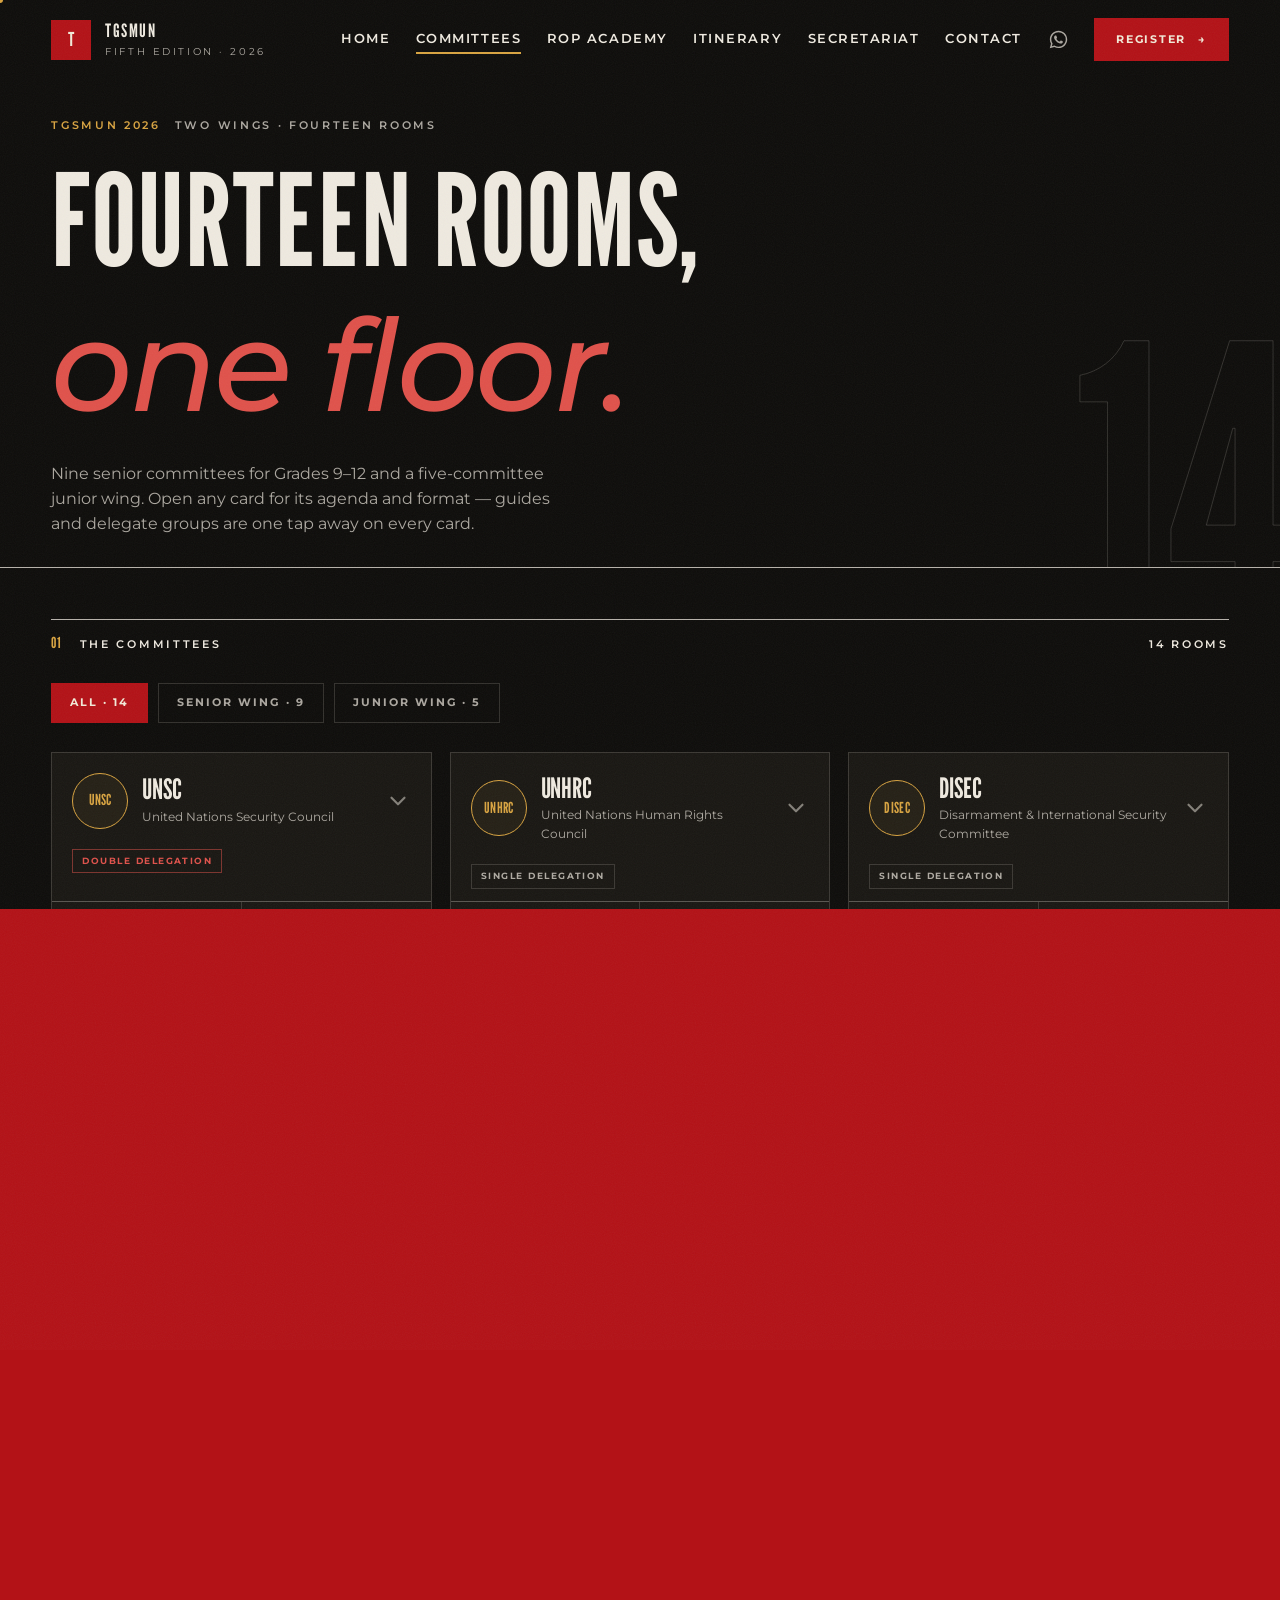
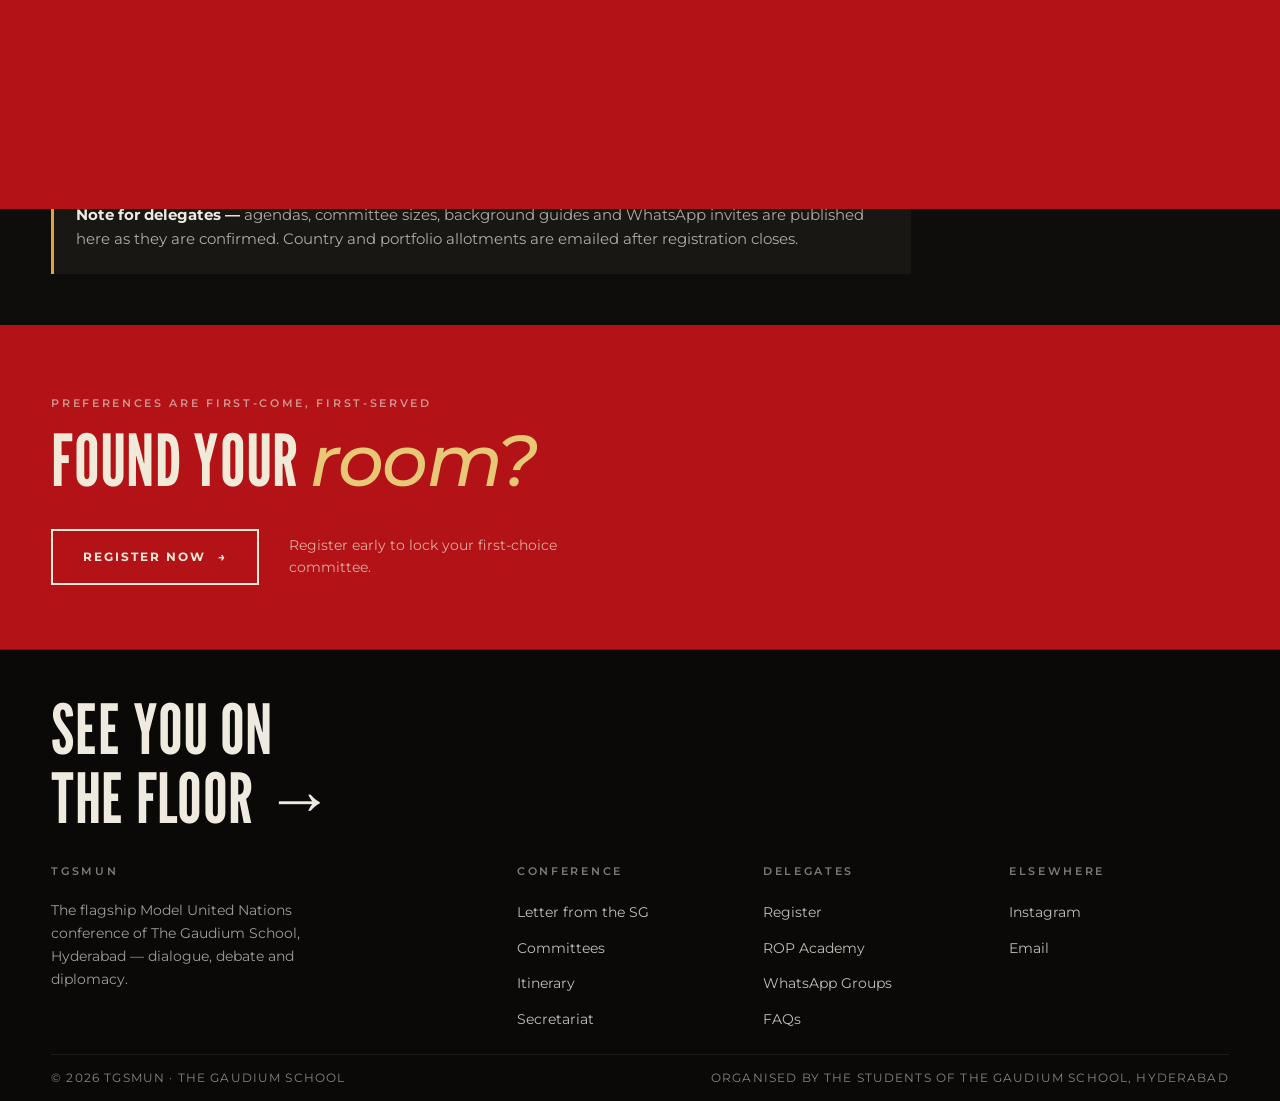
==== commit 968609d4: "Type system: League Gothic display + Montserrat body Replaces the Bodoni Moda/Archivo pairing. Leagu" ====
--- a/committees.html
+++ b/committees.html
@@ -7,7 +7,7 @@
   <meta name="description" content="Fourteen committees across the senior and junior wings of TGSMUN 2026 — agendas, background guides, rules of procedure and delegate groups." />
   <link rel="preconnect" href="https://fonts.googleapis.com" />
   <link rel="preconnect" href="https://fonts.gstatic.com" crossorigin />
-  <link href="https://fonts.googleapis.com/css2?family=Bodoni+Moda:ital,opsz,wght@0,6..96,400..900;1,6..96,400..900&family=Archivo:wght@400;500;600;700&display=swap" rel="stylesheet" />
+  <link href="https://fonts.googleapis.com/css2?family=League+Gothic&family=Montserrat:ital,wght@0,300;0,400;0,500;0,600;0,700;1,400;1,500;1,600&display=swap" rel="stylesheet" />
   <script>document.documentElement.classList.add("js")</script>
   <link rel="stylesheet" href="assets/css/style.css" />
   <link rel="icon" href="data:image/svg+xml,<svg xmlns='http://www.w3.org/2000/svg' viewBox='0 0 100 100'><rect width='100' height='100' fill='%230e0d0b'/><text x='50' y='72' font-size='62' text-anchor='middle' fill='%23d9a441' font-family='Georgia,serif' font-weight='bold'>T</text></svg>" />
--- a/assets/css/style.css
+++ b/assets/css/style.css
@@ -18,10 +18,12 @@
   --gold: #d9a441;             /* gold accents */
   --ivory: #f2ead8;            /* text on red plates */
 
-  /* Type system: one display serif (high-contrast Didone) + one clean sans. No script faces. */
-  --font-display: "Bodoni Moda", "Didot", "Times New Roman", serif;
-  --font-body: "Archivo", "Helvetica Neue", Helvetica, Arial, sans-serif;
-  --font-accent: "Bodoni Moda", "Didot", "Times New Roman", serif;
+  /* Type system: League Gothic (condensed display) + Montserrat (body).
+     League Gothic ships a single weight — never set font-weight above 400 on it
+     or browsers synthesise a smeared fake bold. Emphasis uses Montserrat italic. */
+  --font-display: "League Gothic", "Arial Narrow", "Helvetica Neue Condensed", Impact, sans-serif;
+  --font-body: "Montserrat", "Helvetica Neue", Helvetica, Arial, sans-serif;
+  --font-accent: "Montserrat", "Helvetica Neue", Helvetica, Arial, sans-serif;
 
   --gutter: clamp(20px, 4vw, 56px);
   --maxw: 1440px;
@@ -74,13 +76,13 @@
 /* ---------- typography ---------- */
 .display {
   font-family: var(--font-display);
-  font-weight: 600;
+  font-weight: 400;
   text-transform: uppercase;
-  line-height: 1.02;
-  letter-spacing: 0.01em;
+  line-height: 1.0;
+  letter-spacing: 0.005em;
   text-wrap: balance;
 }
-.serif-i { font-family: var(--font-accent); font-style: italic; font-weight: 500; text-transform: none; letter-spacing: -0.005em; }
+.serif-i { font-family: var(--font-accent); font-style: italic; font-weight: 500; text-transform: none; letter-spacing: -0.02em; }
 
 .label {
   font-size: 0.7rem;
@@ -458,7 +460,7 @@
 .stat-cell b {
   display: block;
   font-family: var(--font-display);
-  font-weight: 600;
+  font-weight: 400;
   font-size: clamp(3.4rem, 8.2vw, 7.6rem);
   line-height: 0.95;
   color: var(--gold);
@@ -1186,8 +1188,8 @@
   border-radius: 50%;
   color: var(--gold);
   font-family: var(--font-display);
-  font-weight: 700;
-  font-size: 0.82rem;
+  font-weight: 400;
+  font-size: 0.95rem;
   letter-spacing: 0.02em;
   background: rgba(217, 164, 65, 0.06);
 }
@@ -1196,8 +1198,8 @@
 .ccard-id b {
   display: block;
   font-family: var(--font-display);
-  font-weight: 700;
-  font-size: clamp(1.15rem, 1.9vw, 1.5rem);
+  font-weight: 400;
+  font-size: clamp(1.4rem, 2.2vw, 1.85rem);
   line-height: 1.1;
   letter-spacing: -0.01em;
 }
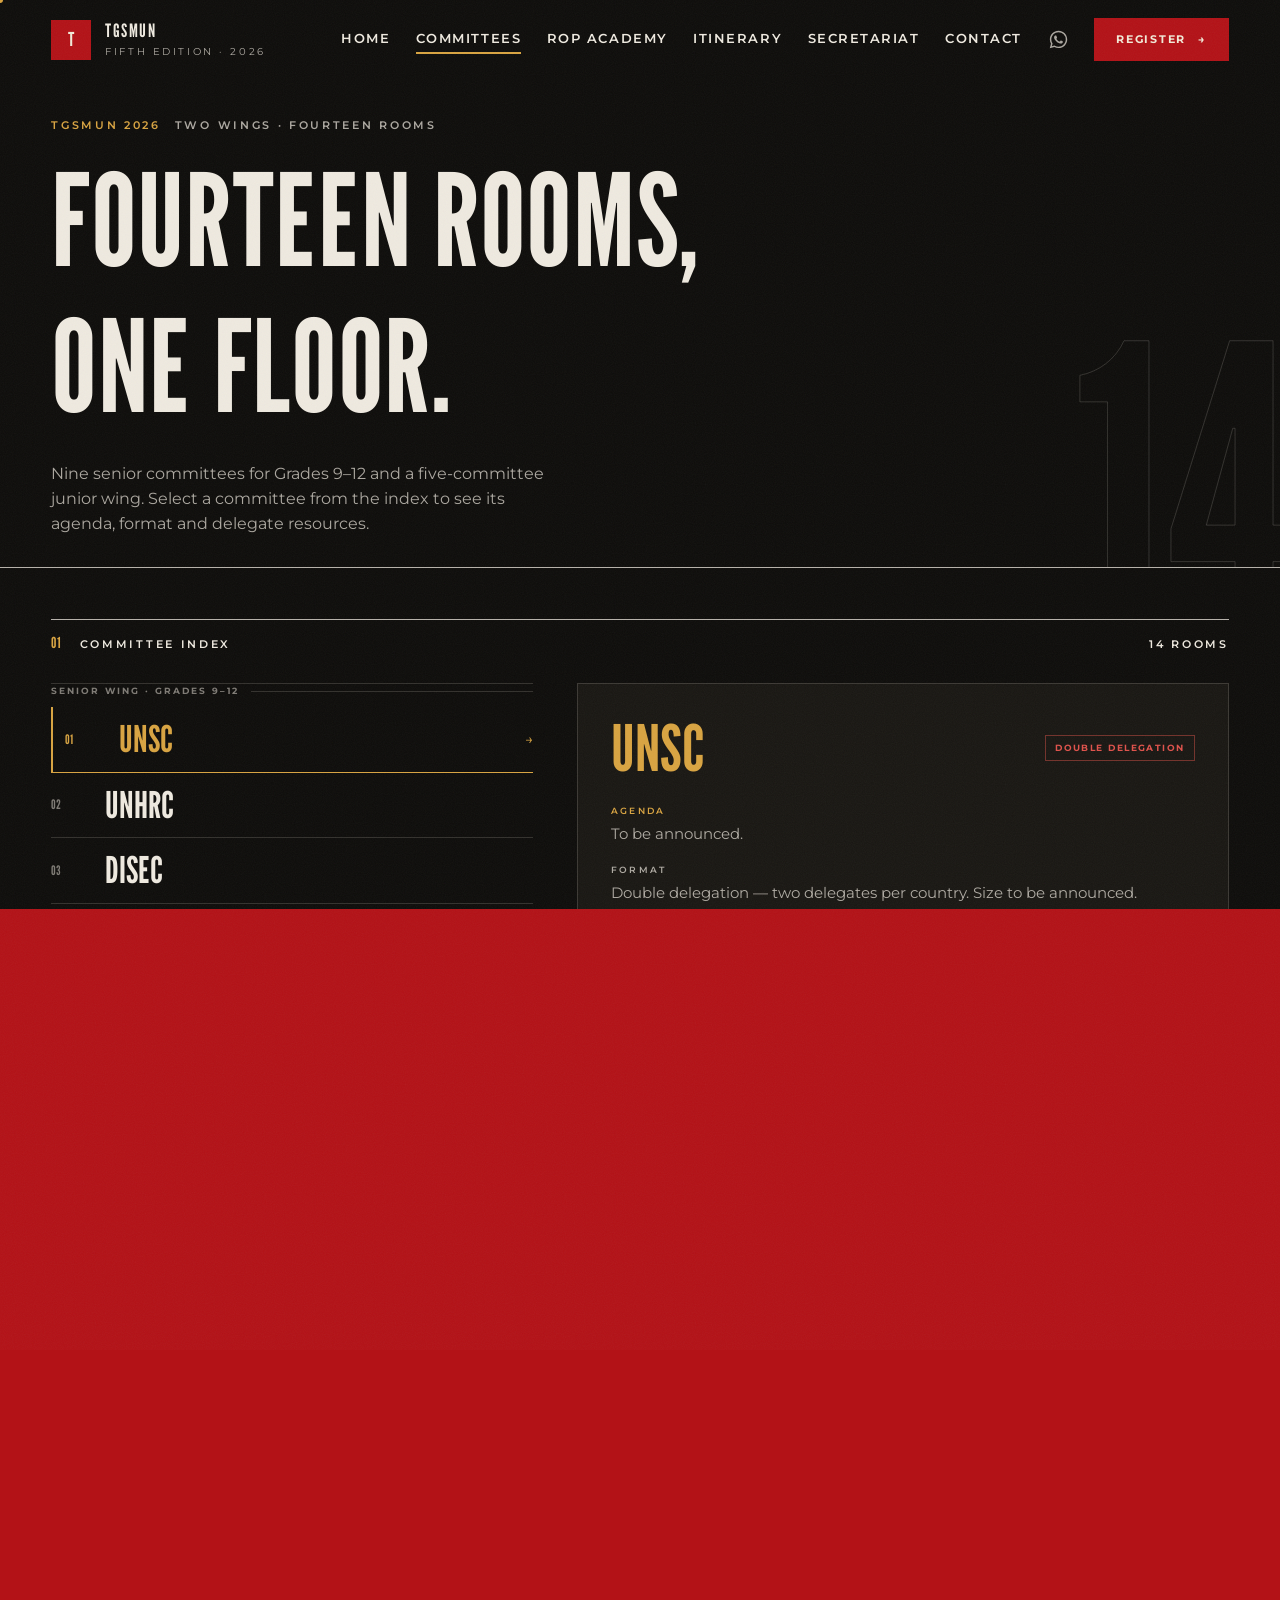
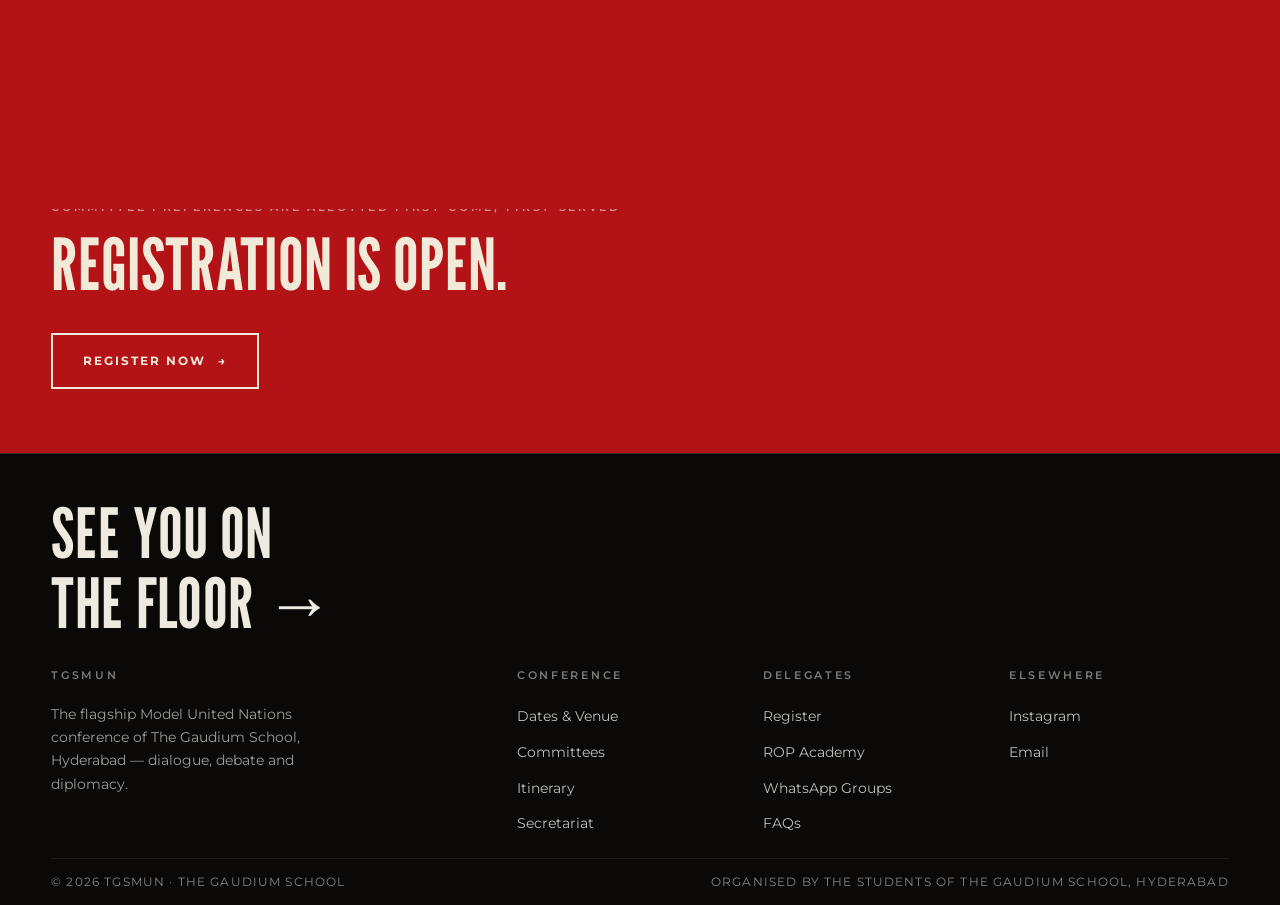
==== commit 9125fab2: "Rebuild the landing as one 3D element and declutter the committees page Landing: replace the multi-p" ====
--- a/committees.html
+++ b/committees.html
@@ -62,11 +62,11 @@
         <span class="label label--gold">TGSMUN 2026</span>
         <span class="label">Two wings · Fourteen rooms</span>
       </div>
-      <h1 class="display split">Fourteen rooms,<br /><span class="serif-i">one floor.</span></h1>
+      <h1 class="display split">Fourteen rooms,<br />one floor.</h1>
       <p class="page-sub rv">
         Nine senior committees for Grades 9–12 and a five-committee junior wing.
-        Open any card for its agenda and format — guides and delegate groups are
-        one tap away on every card.
+        Select a committee from the index to see its agenda, format and delegate
+        resources.
       </p>
     </div>
   </section>
@@ -75,35 +75,24 @@
     <div class="container">
       <div class="sec-head">
         <span class="idx">01</span>
-        <span class="label">The Committees</span>
+        <span class="label">Committee Index</span>
         <span class="grow"></span>
-        <span class="label label--red" id="com-count">14 rooms</span>
-      </div>
-
-      <!-- filter: the grid itself is interactive, not just the cards -->
-      <div class="filter-bar" role="tablist" aria-label="Filter committees by wing">
-        <button class="filter-btn on" data-filter="all" role="tab" aria-selected="true">All · 14</button>
-        <button class="filter-btn" data-filter="senior" role="tab" aria-selected="false">Senior Wing · 9</button>
-        <button class="filter-btn" data-filter="junior" role="tab" aria-selected="false">Junior Wing · 5</button>
-      </div>
-
-      <div class="com-grid" id="com-grid"><!-- rendered from assets/js/committees.js --></div>
-
-      <div class="note-plate rv" style="margin-top: clamp(20px, 2.4vw, 32px)">
-        <b>Note for delegates —</b> agendas, committee sizes, background guides and
-        WhatsApp invites are published here as they are confirmed. Country and
-        portfolio allotments are emailed after registration closes.
+        <span class="label label--red">14 rooms</span>
+      </div>
+
+      <div class="dir">
+        <div class="dir-list" id="dir-list" role="tablist" aria-label="Committees"><!-- rendered from assets/js/committees.js --></div>
+        <div class="dir-panel" id="dir-panel" role="tabpanel" aria-live="polite"></div>
       </div>
     </div>
   </section>
 
   <section class="cta">
     <div class="container">
-      <span class="label rv">Preferences are first-come, first-served</span>
-      <h2 class="cta-title display split">Found your <span class="serif-i">room?</span></h2>
+      <span class="label rv">Committee preferences are allotted first-come, first-served</span>
+      <h2 class="cta-title display split">Registration is open.</h2>
       <div class="cta-row rv">
         <a href="register.html" class="btn btn--paper">Register Now <span class="arr">→</span></a>
-        <p class="cta-note">Register early to lock your first-choice committee.</p>
       </div>
     </div>
   </section>
@@ -119,7 +108,7 @@
         <div>
           <span class="label">Conference</span>
           <ul>
-            <li><a href="index.html#letter">Letter from the SG</a></li>
+            <li><a href="index.html#countdown">Dates &amp; Venue</a></li>
             <li><a href="committees.html">Committees</a></li>
             <li><a href="index.html#schedule">Itinerary</a></li>
             <li><a href="secretariat.html">Secretariat</a></li>
@@ -154,126 +143,108 @@
   <script src="assets/js/main.js"></script>
   <script>
   (function () {
-    const grid = document.getElementById("com-grid");
+    const list = document.getElementById("dir-list");
+    const panel = document.getElementById("dir-panel");
     const data = window.TGSMUN_COMMITTEES || [];
     const I = window.TGSMUN_ICONS;
-    const A = window.anime || {};
     const reducedMo = matchMedia("(prefers-reduced-motion: reduce)").matches;
-
-    /* ---------- render cards from the shared data source ---------- */
-    grid.innerHTML = data.map((c, i) => {
+    if (!list || !panel || !data.length) return;
+
+    /* ---------- the index: number, acronym, wing. Nothing else. ---------- */
+    const wingLabel = { senior: "Senior Wing · Grades 9–12", junior: "Junior Wing" };
+    let html = "";
+    let wing = null;
+    data.forEach((c, i) => {
+      if (c.wing !== wing) {
+        wing = c.wing;
+        html += `<div class="dir-wing">${wingLabel[wing]}</div>`;
+      }
+      html += `
+        <button class="dir-row" type="button" role="tab" data-in="0"
+                data-id="${c.id}" aria-selected="false" aria-controls="dir-panel">
+          <span class="n">${String(i + 1).padStart(2, "0")}</span>
+          <span class="ab">${c.abbr}</span>
+          <span class="go" aria-hidden="true">→</span>
+        </button>`;
+    });
+    list.innerHTML = html;
+
+    const rows = [...list.querySelectorAll(".dir-row")];
+    if (window.tgsmunCursorHot) rows.forEach(window.tgsmunCursorHot);
+
+    /* ---------- one panel, rewritten on select ---------- */
+    function render(c) {
       const tags = c.tags.map((t) => {
-        const cls = /Crisis|Special ROP|Double/.test(t) ? "ctag ctag--red"
-                  : /Beginner/.test(t) ? "ctag ctag--gold" : "ctag";
-        return `<span class="${cls}">${t}</span>`;
+        const red = /Crisis|Special ROP|Double/.test(t);
+        return `<span class="p-tag${red ? " p-tag--red" : ""}">${t}</span>`;
       }).join("");
 
       const guide = c.guide
-        ? `<a class="cbtn" href="${c.guide}" target="_blank" rel="noopener">${I.doc} Background Guide</a>`
-        : `<span class="cbtn cbtn--soon" aria-disabled="true">${I.doc} Guide Soon</span>`;
+        ? `<a class="p-btn" href="${c.guide}" target="_blank" rel="noopener">${I.doc} Background Guide</a>`
+        : `<span class="p-btn p-btn--soon" aria-disabled="true">${I.doc} Guide Soon</span>`;
 
       const wa = c.whatsapp
-        ? `<a class="cbtn cbtn--wa" href="${c.whatsapp}" target="_blank" rel="noopener">${I.whatsapp} Join Group</a>`
-        : `<span class="cbtn cbtn--soon" aria-disabled="true">${I.whatsapp} Link Soon</span>`;
+        ? `<a class="p-btn p-btn--wa" href="${c.whatsapp}" target="_blank" rel="noopener">${I.whatsapp} Join Group</a>`
+        : `<span class="p-btn p-btn--soon" aria-disabled="true">${I.whatsapp} Link Soon</span>`;
 
       const rop = c.rop
-        ? `<div class="ccard-row"><span class="label label--gold">Rules of Procedure</span>
-             <p><a href="${c.rop}" style="color:var(--gold);border-bottom:1px solid currentColor">Learn the ROP →</a></p></div>`
-        : "";
-
-      return `
-      <article class="ccard rv" id="${c.id}" data-wing="${c.wing}" style="--i:${i}">
-        <button class="ccard-top" aria-expanded="false" aria-controls="body-${c.id}">
-          ${window.tgsmunCrest(c)}
-          <span class="ccard-id">
-            <b>${c.abbr}</b>
-            <span>${c.name}</span>
-          </span>
-          <span class="ccard-chevron">${I.chevron}</span>
-        </button>
-        <div class="ccard-tags">${tags}</div>
-        <div class="ccard-body" id="body-${c.id}">
-          <div class="ccard-body-inner">
-            <div class="ccard-row"><span class="label label--gold">Agenda</span><p>${c.agenda}</p></div>
-            <div class="ccard-row"><span class="label">Format</span><p>${c.delegation}</p></div>
-            ${rop}
-          </div>
-        </div>
-        <div class="ccard-actions">${guide}${wa}</div>
-      </article>`;
-    }).join("");
-
-    const cards = [...grid.querySelectorAll(".ccard")];
-    if (window.tgsmunCursorHot) cards.forEach(window.tgsmunCursorHot);
-
-    /* ---------- expand / collapse (click or tap — no hover dependency) ---------- */
-    function setOpen(card, open) {
-      const body = card.querySelector(".ccard-body");
-      const btn = card.querySelector(".ccard-top");
-      card.classList.toggle("open", open);
-      btn.setAttribute("aria-expanded", open);
-      const target = open ? body.querySelector(".ccard-body-inner").offsetHeight + 10 : 0;
-      if (A.animate && !reducedMo) {
-        A.animate(body, { height: target + "px", duration: 380, ease: "outQuad" });
-      } else {
-        body.style.height = target + "px";
+        ? `<a class="p-btn" href="${c.rop}">Rules of Procedure</a>` : "";
+
+      panel.innerHTML = `
+        <div class="p-top">
+          <span class="p-mark">${c.abbr}</span>
+          <span class="p-tags">${tags}</span>
+        </div>
+        <div class="p-row"><span class="label label--gold">Agenda</span><p>${c.agenda}</p></div>
+        <div class="p-row"><span class="label">Format</span><p>${c.delegation}</p></div>
+        <div class="p-actions">${guide}${wa}${rop}</div>`;
+
+      if (window.tgsmunCursorHot) panel.querySelectorAll("a").forEach(window.tgsmunCursorHot);
+      if (window.anime && window.anime.animate && !reducedMo) {
+        window.anime.animate(panel.querySelectorAll(".p-top, .p-row, .p-actions"), {
+          opacity: [0, 1], y: [10, 0], duration: 380, ease: "outQuad",
+          delay: window.anime.stagger(45),
+        });
       }
     }
-    cards.forEach((card) => {
-      card.querySelector(".ccard-top").addEventListener("click", () => {
-        setOpen(card, !card.classList.contains("open"));
+
+    function select(id, fromUser) {
+      const c = data.find((x) => x.id === id) || data[0];
+      rows.forEach((r) => {
+        const on = r.dataset.id === c.id;
+        r.classList.toggle("on", on);
+        r.setAttribute("aria-selected", on);
       });
-    });
-
-    /* ---------- filter ---------- */
-    const countEl = document.getElementById("com-count");
-    document.querySelectorAll(".filter-btn").forEach((btn) => {
-      btn.addEventListener("click", () => {
-        const f = btn.dataset.filter;
-        document.querySelectorAll(".filter-btn").forEach((b) => {
-          b.classList.toggle("on", b === btn);
-          b.setAttribute("aria-selected", b === btn);
+      render(c);
+      if (!fromUser) return;
+      if (matchMedia("(max-width: 860px)").matches) {
+        panel.scrollIntoView({ block: "nearest", behavior: reducedMo ? "auto" : "smooth" });
+      }
+      if (location.hash.slice(1) !== c.id) history.replaceState(null, "", "#" + c.id);
+    }
+
+    rows.forEach((r) => r.addEventListener("click", () => select(r.dataset.id, true)));
+
+    /* ---------- small scroll animation: rows arrive as the list comes up ---------- */
+    if (!reducedMo) {
+      const seen = new WeakSet();
+      const io = new IntersectionObserver((entries) => {
+        const batch = entries.filter((e) => e.isIntersecting && !seen.has(e.target));
+        batch.forEach((e, i) => {
+          seen.add(e.target);
+          io.unobserve(e.target);
+          setTimeout(() => e.target.setAttribute("data-in", "1"), i * 55);
         });
-        const shown = [];
-        cards.forEach((card) => {
-          const show = f === "all" || card.dataset.wing === f;
-          card.hidden = !show;
-          if (show) shown.push(card);
-        });
-        countEl.textContent = shown.length + (shown.length === 1 ? " room" : " rooms");
-        if (A.animate && A.stagger && !reducedMo) {
-          A.animate(shown, {
-            opacity: [0, 1], y: [14, 0], duration: 420, ease: "outQuad", delay: A.stagger(40),
-          });
-        }
-      });
-    });
-
-    /* ---------- entrance stagger on scroll-into-view ---------- */
-    if (A.animate && A.stagger && !reducedMo) {
-      const seen = new WeakSet();
-      const gio = new IntersectionObserver((entries) => {
-        const batch = entries.filter((e) => e.isIntersecting && !seen.has(e.target)).map((e) => {
-          seen.add(e.target); gio.unobserve(e.target); return e.target;
-        });
-        if (!batch.length) return;
-        A.animate(batch, { opacity: [0, 1], y: [22, 0], duration: 520, ease: "outQuad", delay: A.stagger(55) });
-      }, { threshold: 0.1 });
-      cards.forEach((c) => { c.style.opacity = 0; gio.observe(c); });
+      }, { threshold: 0.2, rootMargin: "0px 0px -40px 0px" });
+      rows.forEach((r) => io.observe(r));
+    } else {
+      rows.forEach((r) => r.setAttribute("data-in", "1"));
     }
 
-    /* ---------- deep links: committees.html#aippm opens that card ---------- */
-    function openFromHash() {
-      const id = location.hash.slice(1);
-      const card = id && document.getElementById(id);
-      if (card && card.classList.contains("ccard") && !card.classList.contains("open")) {
-        card.style.opacity = 1;
-        setOpen(card, true);
-        card.scrollIntoView({ block: "center", behavior: reducedMo ? "auto" : "smooth" });
-      }
-    }
-    setTimeout(openFromHash, 500);
-    addEventListener("hashchange", openFromHash);
+    const initial = data.some((c) => c.id === location.hash.slice(1))
+      ? location.hash.slice(1) : data[0].id;
+    select(initial, false);
+    addEventListener("hashchange", () => select(location.hash.slice(1), true));
   })();
   </script>
 </body>
--- a/assets/css/style.css
+++ b/assets/css/style.css
@@ -82,7 +82,8 @@
   letter-spacing: 0.005em;
   text-wrap: balance;
 }
-.serif-i { font-family: var(--font-accent); font-style: italic; font-weight: 500; text-transform: none; letter-spacing: -0.02em; }
+/* legacy hook — no italic, no pink; kept so any stray markup inherits normally */
+.serif-i { font: inherit; color: inherit; font-style: normal; }
 
 .label {
   font-size: 0.7rem;
@@ -346,7 +347,7 @@
 }
 .hero-title .row { display: block; }
 .hero-title .indent { padding-left: clamp(40px, 12vw, 220px); }
-.hero-title .serif-i { font-size: 0.92em; color: var(--red-lite); }
+
 
 .hero-bar {
   display: grid;
@@ -486,7 +487,7 @@
   letter-spacing: -0.01em;
   text-wrap: balance;
 }
-.about-lede .serif-i { color: var(--red-lite); font-size: 1.05em; }
+
 .about-copy { margin-top: 16px; max-width: 56ch; color: var(--ink-70); display: grid; gap: 16px; font-size: 0.98rem; }
 
 .letter-plate {
@@ -502,7 +503,7 @@
   font-size: clamp(1.25rem, 2vw, 1.6rem);
   line-height: 1.45;
 }
-.letter-plate blockquote em { color: #e8c877; font-style: italic; }
+
 .letter-sign { margin-top: 20px; display: flex; align-items: center; gap: 16px; }
 .letter-sign .seal {
   width: 52px; height: 52px;
@@ -596,7 +597,7 @@
 .sched-row:hover { padding-left: 10px; background: var(--paper-2); }
 .sched-row time { font-size: 0.78rem; font-weight: 700; letter-spacing: 0.08em; color: var(--red-lite); font-variant-numeric: tabular-nums; }
 .sched-row p { font-size: 0.95rem; }
-.sched-row p em { font-family: var(--font-accent); font-style: italic; color: var(--gold); }
+.sched-row p em { font-style: normal; color: var(--gold); }
 
 /* ---------- FAQ ---------- */
 .faq-wrap { max-width: 860px; }
@@ -646,7 +647,7 @@
   margin: 10px 0 22px;
   color: var(--ivory);
 }
-.cta-title .serif-i { color: #e8c877; }
+
 .cta-title .outline {
   color: transparent;
   -webkit-text-stroke: 1.5px var(--ivory);
@@ -709,7 +710,7 @@
 }
 .page-hero .kicker { margin-bottom: 20px; display: flex; gap: 14px; align-items: baseline; }
 .page-hero h1 { font-size: clamp(3rem, 10vw, 9rem); }
-.page-hero h1 .serif-i { color: var(--red-lite); }
+
 .page-hero .page-sub { margin-top: 14px; max-width: 520px; color: var(--ink-70); font-size: 0.98rem; }
 .page-hero .bg-no {
   position: absolute;
@@ -960,7 +961,7 @@
 }
 .statement-text .sw { color: rgba(239, 234, 224, 0.14); transition: color 0.35s var(--ease-out); }
 .statement-text .sw.lit { color: var(--ink); }
-.statement-text .sw.accent.lit { color: var(--red-lite); }
+.statement-text .sw.accent.lit { color: var(--gold); }
 .statement-meta {
   position: absolute;
   right: var(--gutter);
@@ -1104,146 +1105,6 @@
 .qz-why { display: none; margin-top: 10px; font-size: 0.85rem; color: var(--ink-70); border-left: 2px solid var(--gold); padding-left: 12px; }
 .qz.done .qz-why { display: block; }
 @media (max-width: 700px) { .qz-opts { grid-template-columns: 1fr; } }
-
-/* ==========================================================================
-   INTRO OVERLAY — black screen · gold pencil draw · bang · timed circle wipe
-   Fixed overlay above everything; removed from the flow once it completes.
-   ========================================================================== */
-.intro-ov {
-  position: fixed; inset: 0; z-index: 1200;
-  background: #000;
-  display: grid; place-items: center;
-  --holeR: 0px;
-  -webkit-mask-image: radial-gradient(circle at 50% 52%, transparent var(--holeR), #000 calc(var(--holeR) + 1px));
-  mask-image: radial-gradient(circle at 50% 52%, transparent var(--holeR), #000 calc(var(--holeR) + 1px));
-}
-.intro-ov[hidden] { display: none !important; }
-.intro-ov.shake { animation: ov-shake 0.3s var(--ease-out); }
-@keyframes ov-shake {
-  0% { transform: translate3d(0,0,0); }
-  30% { transform: translate3d(0,8px,0); }
-  60% { transform: translate3d(0,-3px,0); }
-  100% { transform: translate3d(0,0,0); }
-}
-.intro-stage { position: relative; width: min(74vmin, 620px); }
-.gavel-svg { width: 100%; height: auto; display: block; overflow: visible; }
-.gavel-svg .ln {
-  fill: none;
-  stroke: var(--gold);
-  stroke-width: 6;
-  stroke-linecap: round;
-  stroke-linejoin: round;
-  vector-effect: non-scaling-stroke;
-}
-.gavel-svg .g-swing { transform-box: view-box; transform-origin: 700px 300px; transform: rotate(12deg); }
-.gavel-svg .shock circle { fill: none; opacity: 0; transform-box: fill-box; transform-origin: center; }
-.intro-cap {
-  position: absolute; left: 50%; bottom: -12%;
-  transform: translateX(-50%);
-  text-align: center; white-space: nowrap;
-  color: rgba(217, 164, 65, 0.85);
-  opacity: 0;
-}
-@media (prefers-reduced-motion: reduce) { .intro-ov { display: none !important; } }
-
-/* ==========================================================================
-   COMMITTEES PAGE — logo-led interactive grid
-   ========================================================================== */
-.filter-bar { display: flex; flex-wrap: wrap; gap: 10px; margin-bottom: clamp(18px, 2.2vw, 30px); }
-.filter-btn {
-  font-size: 0.7rem; font-weight: 700; letter-spacing: 0.18em; text-transform: uppercase;
-  padding: 10px 18px;
-  border: 1px solid var(--line);
-  color: var(--ink-70);
-  transition: color 0.25s, border-color 0.25s, background 0.25s;
-}
-.filter-btn:hover { color: var(--ink); border-color: var(--ink-50); }
-.filter-btn.on { background: var(--red); border-color: var(--red); color: var(--ivory); }
-
-.com-grid {
-  display: grid;
-  grid-template-columns: repeat(auto-fill, minmax(300px, 1fr));
-  gap: clamp(12px, 1.4vw, 18px);
-}
-.ccard {
-  border: 1px solid var(--line);
-  background: var(--paper-2);
-  display: flex; flex-direction: column;
-  position: relative;
-  transition: border-color 0.3s, transform 0.3s var(--ease-out), background 0.3s;
-}
-.ccard:hover, .ccard.open { border-color: var(--gold); }
-.ccard:hover { transform: translateY(-3px); }
-.ccard[hidden] { display: none; }
-.ccard-top {
-  display: flex; align-items: center; gap: 14px;
-  padding: clamp(14px, 1.6vw, 20px);
-  text-align: left; width: 100%;
-}
-/* PLACEHOLDER CREST — swap for real committee logo <img> when assets exist */
-.crest {
-  width: 56px; height: 56px; flex-shrink: 0;
-  display: grid; place-items: center;
-  border: 1px solid var(--gold);
-  border-radius: 50%;
-  color: var(--gold);
-  font-family: var(--font-display);
-  font-weight: 400;
-  font-size: 0.95rem;
-  letter-spacing: 0.02em;
-  background: rgba(217, 164, 65, 0.06);
-}
-.crest img { width: 100%; height: 100%; object-fit: contain; border-radius: 50%; }
-.ccard-id { min-width: 0; flex: 1; }
-.ccard-id b {
-  display: block;
-  font-family: var(--font-display);
-  font-weight: 400;
-  font-size: clamp(1.4rem, 2.2vw, 1.85rem);
-  line-height: 1.1;
-  letter-spacing: -0.01em;
-}
-.ccard-id span { display: block; font-size: 0.74rem; color: var(--ink-70); margin-top: 3px; }
-.ccard-chevron {
-  width: 26px; height: 26px; flex-shrink: 0;
-  display: grid; place-items: center;
-  color: var(--ink-50);
-  transition: transform 0.35s var(--ease-out), color 0.3s;
-}
-.ccard.open .ccard-chevron { transform: rotate(180deg); color: var(--gold); }
-.ccard-tags { display: flex; flex-wrap: wrap; gap: 6px; padding: 0 clamp(14px, 1.6vw, 20px) 12px; }
-.ctag {
-  font-size: 0.58rem; font-weight: 700; letter-spacing: 0.16em; text-transform: uppercase;
-  padding: 4px 9px; border: 1px solid var(--line); color: var(--ink-70);
-}
-.ctag--red { color: var(--red-lite); border-color: rgba(224, 82, 75, 0.5); }
-.ctag--gold { color: var(--gold); border-color: rgba(217, 164, 65, 0.5); }
-
-.ccard-body { overflow: hidden; height: 0; }
-.ccard-body-inner { padding: 0 clamp(14px, 1.6vw, 20px) 4px; display: grid; gap: 10px; }
-.ccard-row { display: grid; gap: 3px; }
-.ccard-row .label { font-size: 0.58rem; }
-.ccard-row p { font-size: 0.88rem; color: var(--ink-70); }
-
-/* actions always visible on the collapsed card */
-.ccard-actions {
-  display: grid; grid-template-columns: 1fr 1fr; gap: 1px;
-  background: var(--line);
-  border-top: 1px solid var(--line);
-  margin-top: auto;
-}
-.cbtn {
-  background: var(--paper-2);
-  display: flex; align-items: center; justify-content: center; gap: 7px;
-  padding: 12px 8px;
-  font-size: 0.64rem; font-weight: 700; letter-spacing: 0.12em; text-transform: uppercase;
-  text-align: center;
-  transition: background 0.25s, color 0.25s;
-}
-.cbtn:hover { background: var(--red); color: var(--ivory); }
-.cbtn svg { width: 14px; height: 14px; flex-shrink: 0; }
-.cbtn--soon { color: var(--ink-50); pointer-events: none; }
-.cbtn--wa:hover { background: #1f7d4d; color: #fff; }
 
 /* ==========================================================================
    WHATSAPP GROUPS PAGE
@@ -1307,6 +1168,247 @@
 .quiz-reset:hover { color: var(--gold); border-color: var(--gold); }
 
 @media (max-width: 560px) {
-  .ccard-actions { grid-template-columns: 1fr; }
   .wa-row { flex-wrap: wrap; }
 }
+
+/* ==========================================================================
+   RED SECTION — used by the homepage FAQ
+   ========================================================================== */
+.section--red { background: var(--red); color: var(--ivory); }
+.section--red .sec-head::before { background: rgba(242, 234, 216, 0.8); }
+.section--red .sec-head .idx { color: var(--ivory); }
+.section--red .sec-head .label { color: var(--ivory); }
+.section--red .label { color: rgba(242, 234, 216, 0.75); }
+.section--red .label--gold,
+.section--red .label--red { color: var(--ivory); }
+
+.section--red .faq-item { border-bottom-color: rgba(242, 234, 216, 0.28); }
+.section--red .faq-item:first-child { border-top-color: rgba(242, 234, 216, 0.28); }
+.section--red .faq-q { color: var(--ivory); }
+.section--red .faq-q:hover { color: var(--gold); }
+.section--red .faq-q .plus { border-color: rgba(242, 234, 216, 0.5); }
+.section--red .faq-item.open .plus { background: var(--ivory); border-color: var(--ivory); color: var(--red); }
+.section--red .faq-a p { color: rgba(242, 234, 216, 0.82); }
+
+/* ==========================================================================
+   COUNTDOWN as its own section, directly under the landing
+   ========================================================================== */
+.count-sec { border-top: 1px solid var(--line); border-bottom: 1px solid var(--line); background: var(--paper-2); }
+.count-sec .when .display { font-size: clamp(1.7rem, 3.2vw, 2.8rem); }
+.countdown--big .digit-col { color: var(--gold); }
+
+/* simple landing */
+.hero-title--mark { font-size: clamp(4.2rem, 15vw, 13rem); line-height: 0.92; }
+.hero-title--mark .yr { color: var(--red-lite); }
+.hero-standfirst {
+  font-size: clamp(0.98rem, 1.5vw, 1.2rem);
+  color: var(--ink-70);
+  max-width: 46ch;
+  margin-top: clamp(12px, 1.6vw, 20px);
+}
+.hero-standfirst b { color: var(--ink); font-weight: 600; }
+
+/* ==========================================================================
+   HOME LANDING — one element, 3D scroll hand-off to the next section
+   ========================================================================== */
+.land { position: relative; height: 170vh; }
+.land-stage {
+  position: sticky; top: 0;
+  height: 100svh;
+  display: grid; place-items: center;
+  perspective: 1100px;
+  perspective-origin: 50% 42%;
+  overflow: clip;
+}
+.land-mark {
+  text-align: center;
+  transform-style: preserve-3d;
+  will-change: transform, opacity;
+  padding: 0 var(--gutter);
+}
+.land-mark .wordmark {
+  display: block;
+  font-family: var(--font-display);
+  font-weight: 400;
+  text-transform: uppercase;
+  font-size: clamp(4.5rem, 19vw, 17rem);
+  line-height: 0.86;
+  letter-spacing: 0.005em;
+}
+.land-mark .edition {
+  display: block;
+  margin-top: clamp(12px, 1.6vw, 22px);
+  font-size: clamp(0.62rem, 1vw, 0.78rem);
+  font-weight: 600;
+  letter-spacing: 0.42em;
+  text-transform: uppercase;
+  color: var(--ink-70);
+}
+.land-hint {
+  position: absolute; bottom: clamp(22px, 5vh, 44px); left: 50%;
+  transform: translateX(-50%);
+  display: grid; justify-items: center; gap: 9px;
+  font-size: 0.6rem; letter-spacing: 0.3em; text-transform: uppercase;
+  color: var(--ink-50);
+}
+.land-hint i { width: 1px; height: 40px; background: currentColor; animation: hintline 1.7s var(--ease-inout) infinite; }
+@keyframes hintline {
+  0% { transform: scaleY(0); transform-origin: top; }
+  45% { transform: scaleY(1); transform-origin: top; }
+  55% { transform: scaleY(1); transform-origin: bottom; }
+  100% { transform: scaleY(0); transform-origin: bottom; }
+}
+@media (prefers-reduced-motion: reduce) {
+  .land { height: auto; }
+  .land-stage { position: static; height: 100svh; }
+  .land-hint i { animation: none; }
+}
+
+/* the section the landing hands off to — date, venue, and the two CTAs */
+.land-next {
+  position: relative;
+  border-top: 1px solid var(--line);
+  border-bottom: 1px solid var(--line);
+  padding: clamp(30px, 4vw, 56px) 0;
+  background: var(--paper-2);
+}
+.land-next-inner {
+  display: grid;
+  grid-template-columns: 1.2fr 1fr;
+  gap: clamp(20px, 3vw, 54px);
+  align-items: end;
+}
+.land-next .lede {
+  font-size: clamp(1.05rem, 1.9vw, 1.5rem);
+  line-height: 1.4;
+  color: var(--ink-70);
+  max-width: 30ch;
+}
+.land-next .lede b { color: var(--ink); font-weight: 600; }
+.land-next .facts { display: grid; gap: 10px; }
+.land-next .facts div { display: flex; gap: 12px; align-items: baseline; }
+.land-next .facts .k {
+  min-width: 84px;
+  font-size: 0.56rem; font-weight: 700;
+  letter-spacing: 0.2em; text-transform: uppercase;
+  color: var(--ink-50);
+}
+.land-next .facts .v { font-size: 0.9rem; color: var(--ink); }
+.land-next .land-ctas { display: flex; flex-wrap: wrap; gap: 12px; margin-top: clamp(18px, 2.4vw, 28px); }
+@media (max-width: 760px) {
+  .land-next-inner { grid-template-columns: 1fr; align-items: start; }
+}
+
+/* ==========================================================================
+   COMMITTEES — index directory (acronym list + one detail panel)
+   Deliberately spare: each row carries only a number, an acronym and a wing.
+   ========================================================================== */
+.dir {
+  display: grid;
+  grid-template-columns: minmax(260px, 0.85fr) 1.15fr;
+  gap: clamp(20px, 3.4vw, 60px);
+  align-items: start;
+}
+.dir-list { border-top: 1px solid var(--line); }
+.dir-row {
+  width: 100%;
+  display: grid;
+  grid-template-columns: 40px 1fr auto;
+  align-items: center;
+  gap: 14px;
+  padding: clamp(9px, 1.1vw, 14px) 0;
+  border-bottom: 1px solid var(--line);
+  text-align: left;
+}
+.dir-row { position: relative; }
+.dir-row::before {
+  content: ""; position: absolute; left: 0; top: 0; bottom: 0; width: 2px;
+  background: var(--gold); transform: scaleY(0); transform-origin: bottom;
+  transition: transform 0.35s var(--ease-out);
+}
+.dir-row:hover, .dir-row.on { padding-left: 14px; border-color: var(--gold); }
+.dir-row.on::before { transform: scaleY(1); transform-origin: top; }
+.dir-row .n {
+  font-family: var(--font-display); font-weight: 400;
+  font-size: 0.82rem; color: var(--ink-50);
+  font-variant-numeric: tabular-nums;
+  transition: color 0.3s;
+}
+.dir-row.on .n { color: var(--gold); }
+.dir-row .ab {
+  font-family: var(--font-display); font-weight: 400;
+  text-transform: uppercase;
+  font-size: clamp(1.5rem, 2.9vw, 2.3rem);
+  line-height: 1;
+  transition: color 0.3s;
+}
+.dir-row:hover .ab, .dir-row.on .ab { color: var(--gold); }
+.dir-row .go {
+  font-size: 0.9rem;
+  color: var(--gold);
+  opacity: 0;
+  transform: translateX(-6px);
+  transition: opacity 0.3s, transform 0.3s var(--ease-out);
+}
+.dir-row:hover .go, .dir-row.on .go { opacity: 1; transform: none; }
+
+.dir-panel {
+  position: sticky; top: 92px;
+  border: 1px solid var(--line);
+  background: var(--paper-2);
+  padding: clamp(20px, 2.6vw, 36px);
+  min-height: 300px;
+}
+.dir-panel .p-top { display: flex; align-items: center; gap: 16px; margin-bottom: clamp(16px, 2vw, 26px); }
+.dir-panel .p-mark {
+  font-family: var(--font-display); font-weight: 400;
+  text-transform: uppercase;
+  font-size: clamp(2.4rem, 5vw, 4rem);
+  line-height: 0.95;
+  color: var(--gold);
+}
+.dir-panel .p-tags { display: flex; flex-wrap: wrap; gap: 6px; margin-left: auto; }
+.p-tag {
+  font-size: 0.56rem; font-weight: 700;
+  letter-spacing: 0.16em; text-transform: uppercase;
+  padding: 5px 9px; border: 1px solid var(--line); color: var(--ink-70);
+}
+.p-tag--red { color: var(--red-lite); border-color: rgba(224, 82, 75, 0.45); }
+.dir-panel .p-row { display: grid; gap: 4px; margin-bottom: 16px; }
+.dir-panel .p-row .label { font-size: 0.58rem; }
+.dir-panel .p-row p { font-size: 0.93rem; color: var(--ink-70); }
+.dir-panel .p-actions { display: flex; flex-wrap: wrap; gap: 10px; margin-top: clamp(16px, 2vw, 24px); }
+.p-btn {
+  display: inline-flex; align-items: center; gap: 8px;
+  padding: 11px 16px;
+  border: 1px solid var(--line-strong);
+  font-size: 0.62rem; font-weight: 700; letter-spacing: 0.14em; text-transform: uppercase;
+  transition: background 0.25s, color 0.25s, border-color 0.25s;
+}
+.p-btn:hover { background: var(--red); border-color: var(--red); color: var(--ivory); }
+.p-btn svg { width: 14px; height: 14px; }
+.p-btn--wa:hover { background: #1f7d4d; border-color: #1f7d4d; color: #fff; }
+.p-btn--soon { color: var(--ink-50); border-color: var(--line); pointer-events: none; }
+
+.dir-wing {
+  display: flex; align-items: center; gap: 12px;
+  padding: clamp(18px, 2.2vw, 28px) 0 8px;
+  font-size: 0.56rem; font-weight: 700;
+  letter-spacing: 0.22em; text-transform: uppercase;
+  color: var(--ink-50);
+}
+.dir-wing::after { content: ""; flex: 1; height: 1px; background: var(--line); }
+.dir-list > .dir-wing:first-child { padding-top: 0; }
+
+/* small scroll animation: rows arrive one after another */
+.js .dir-row[data-in="0"] { opacity: 0; transform: translateY(14px); }
+.dir-row { transition: opacity 0.5s var(--ease-out), transform 0.5s var(--ease-out),
+                       padding-left 0.3s var(--ease-out), border-color 0.3s; }
+
+@media (max-width: 860px) {
+  .dir { grid-template-columns: 1fr; }
+  .dir-panel { order: -1; top: 78px; }
+}
+@media (prefers-reduced-motion: reduce) {
+  .js .dir-row[data-in="0"] { opacity: 1; transform: none; }
+}
